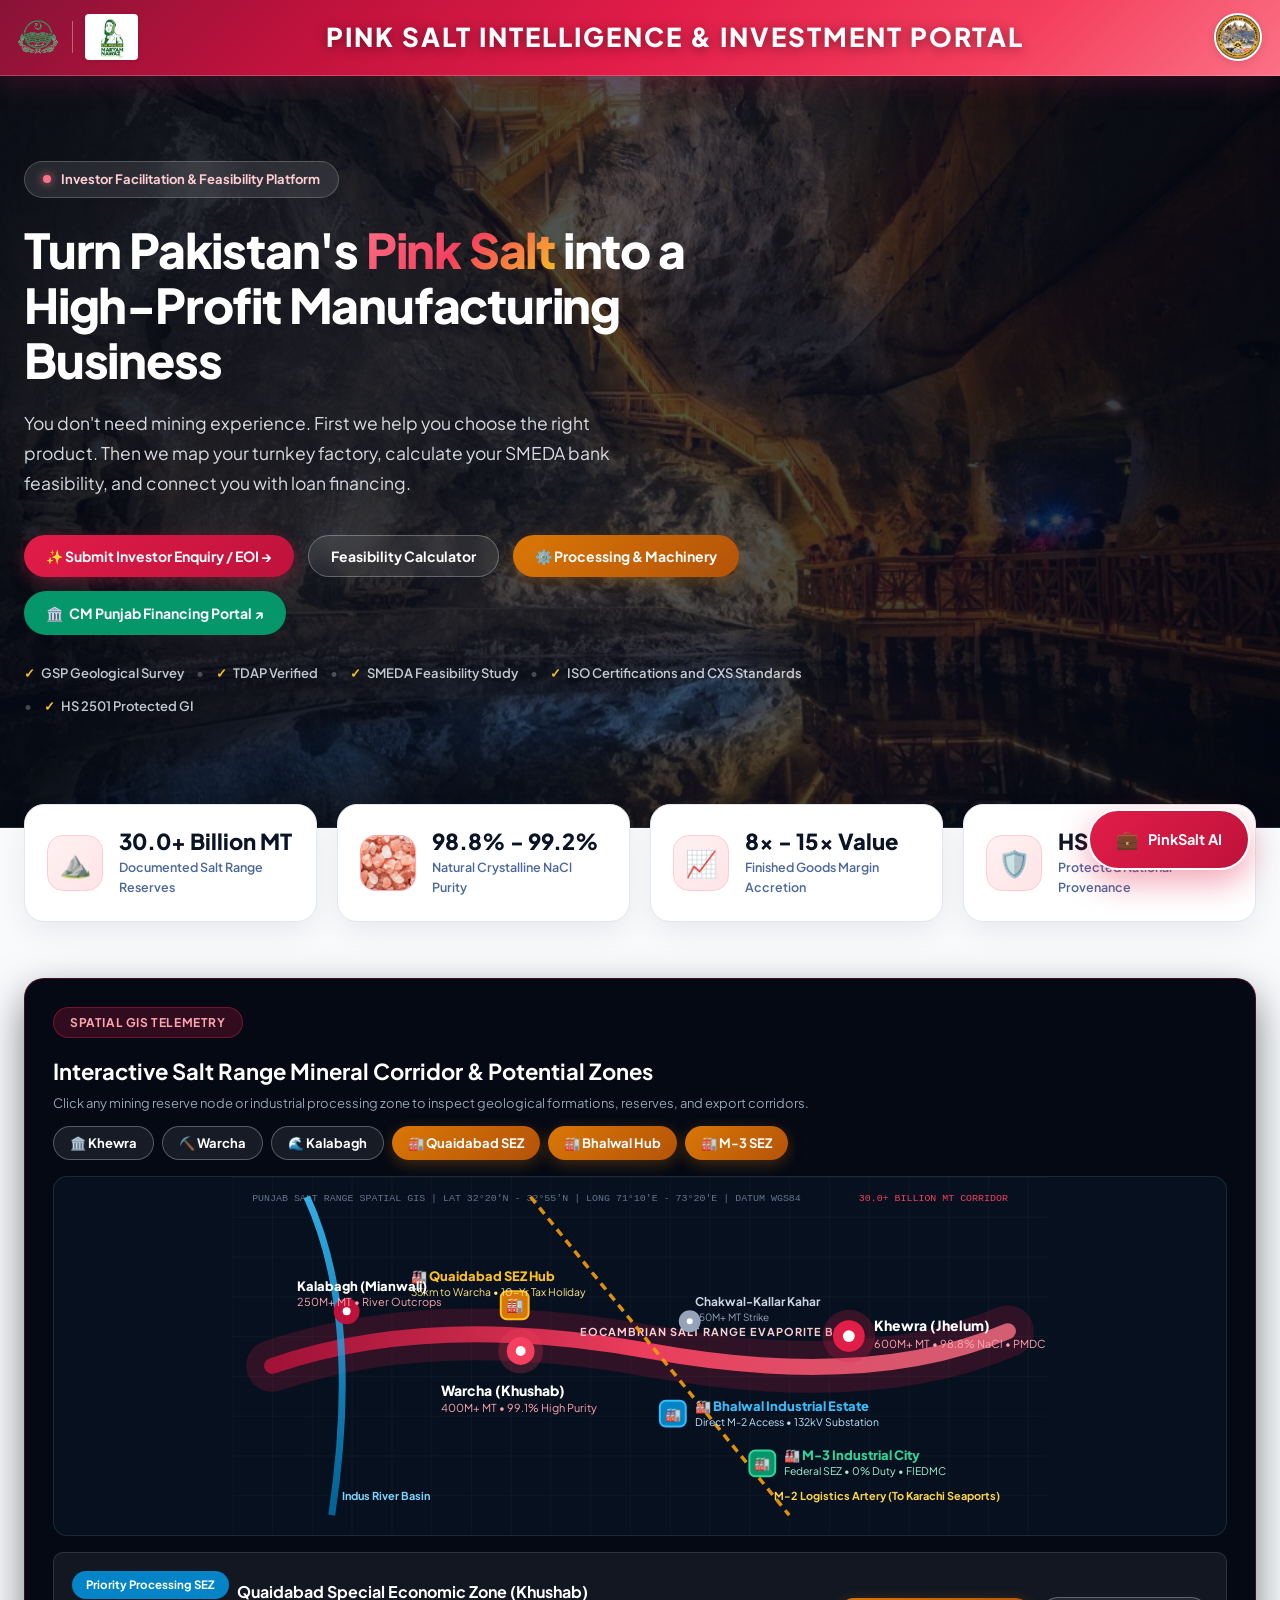
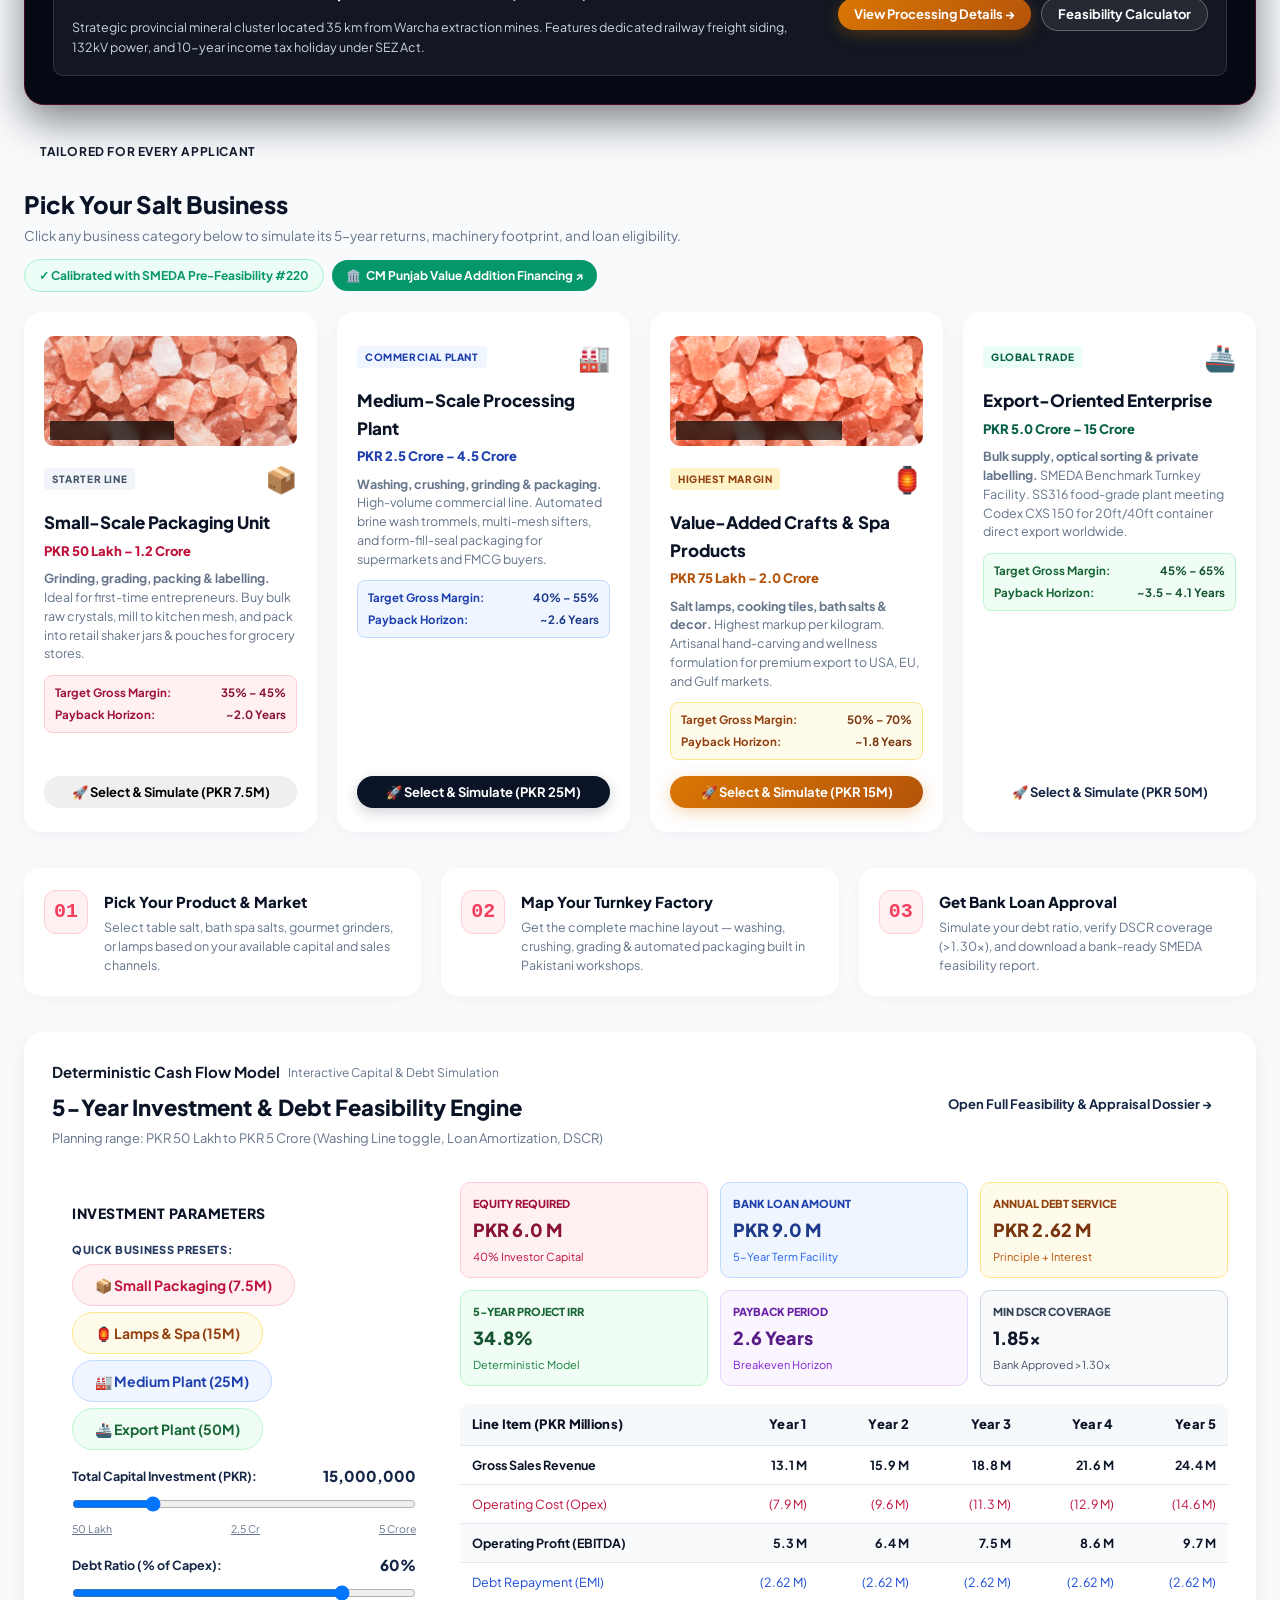
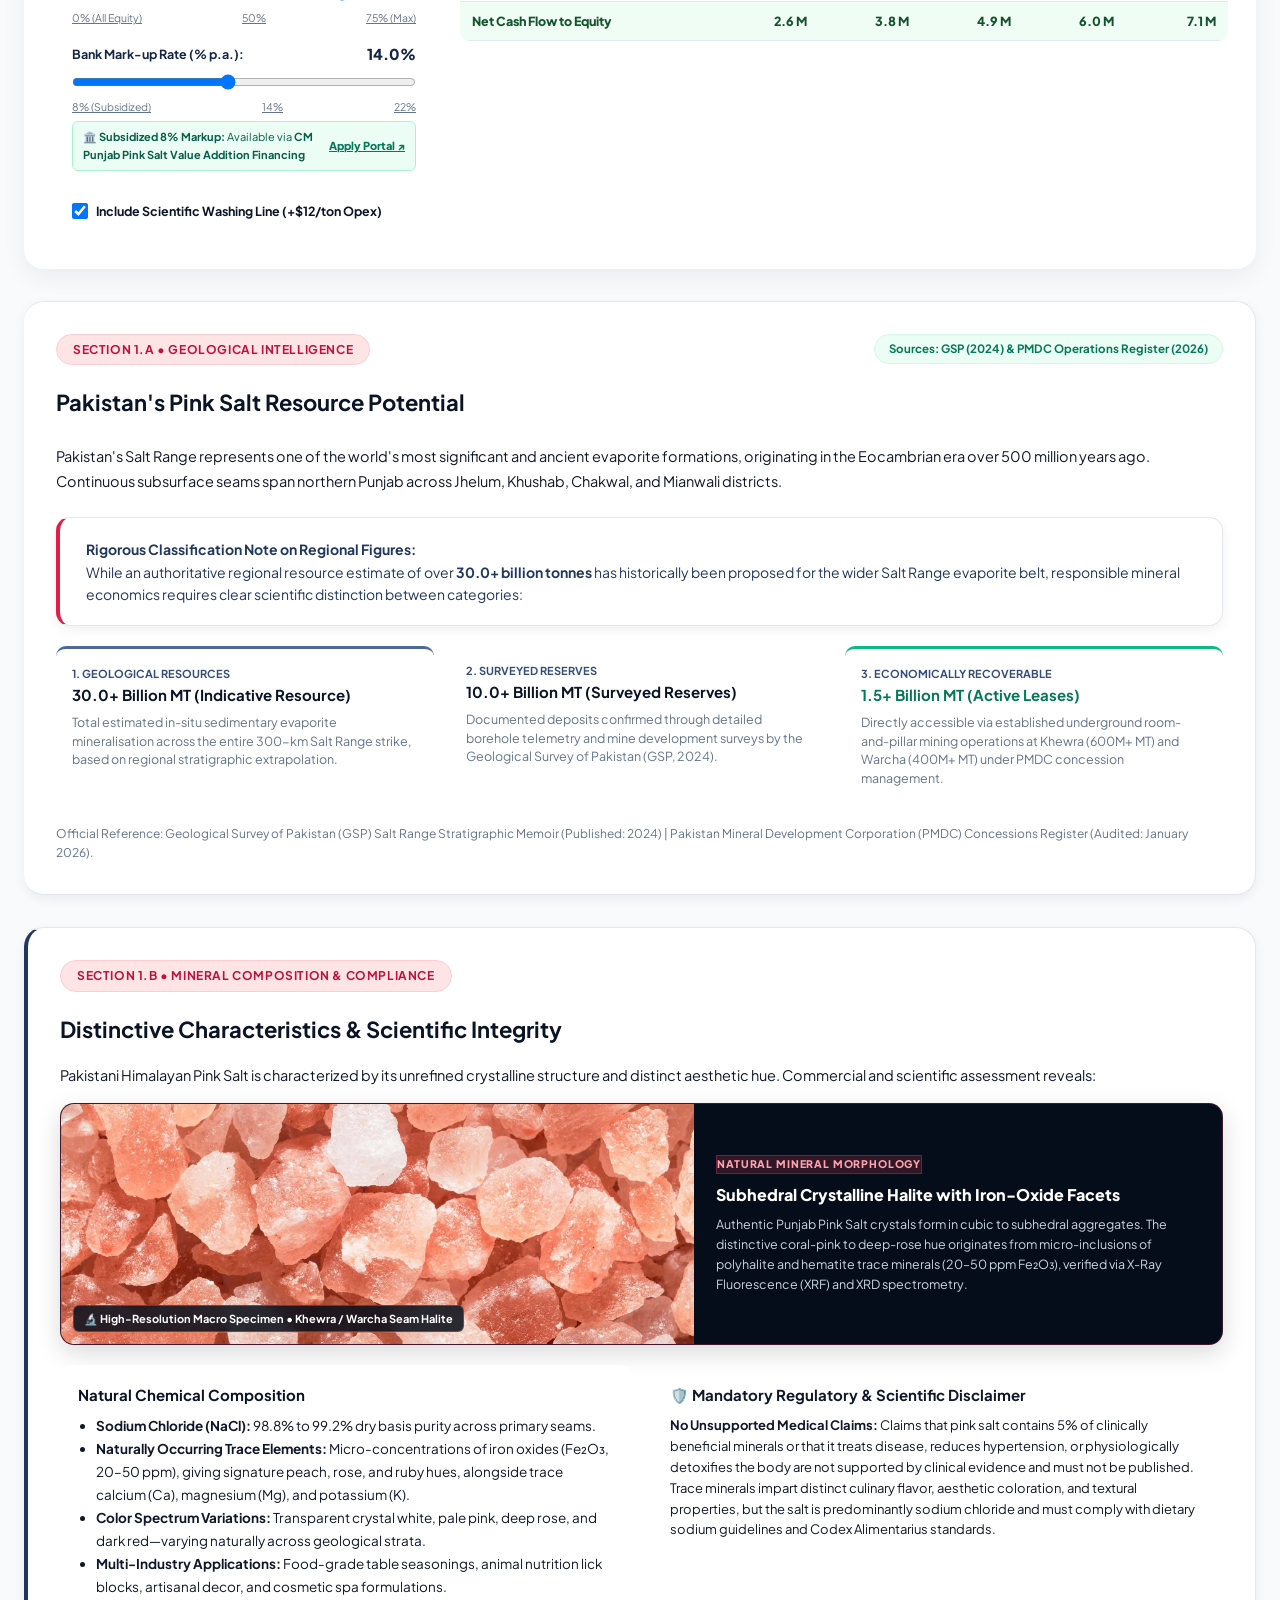
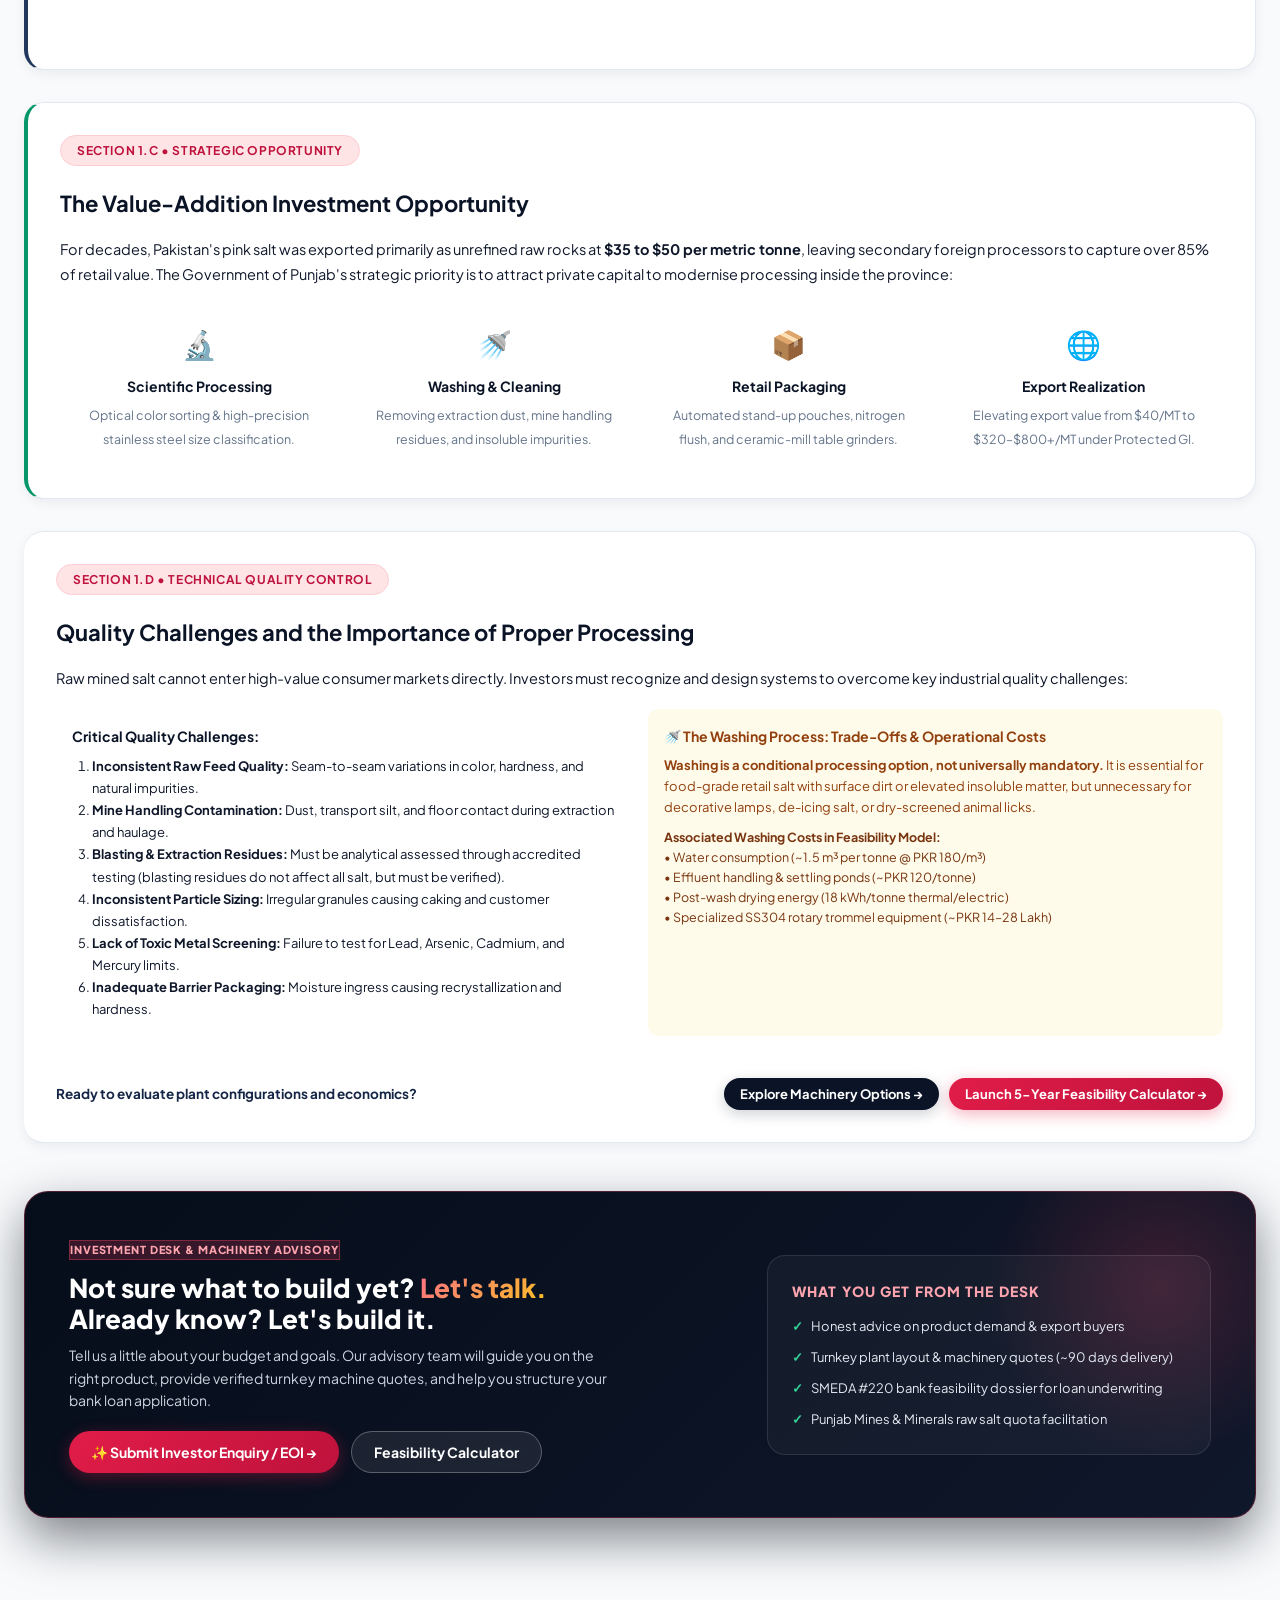
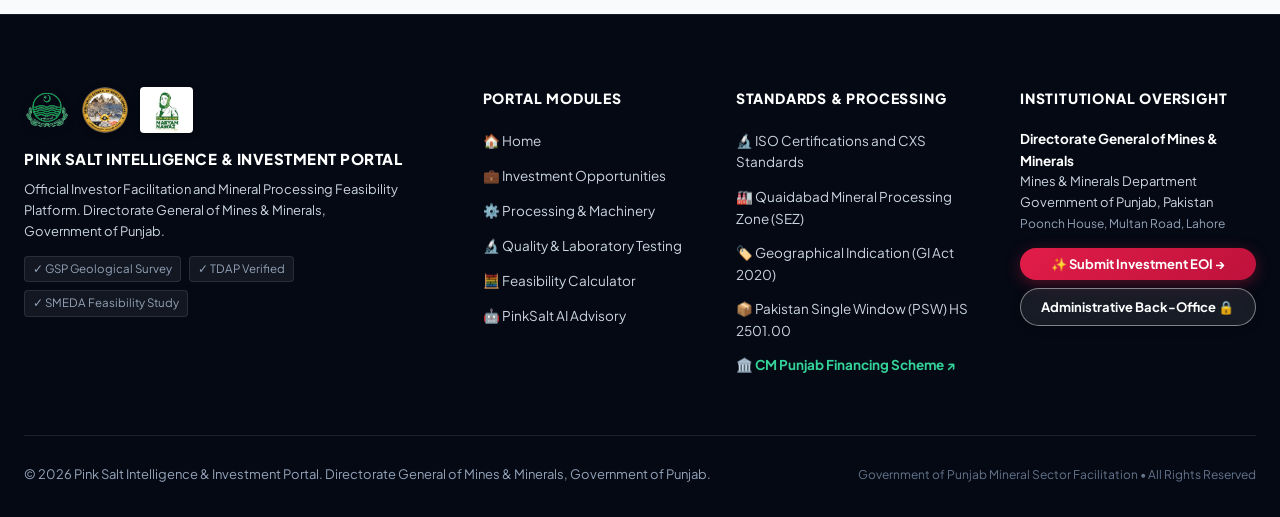
==== static/index.html @ 4396e6e2 "fix(ui): suppress toast on reload, ensure 'Successfully Calculated' on calculator card/icon clicks, " ====
<!DOCTYPE html>
<html lang="en">
<head>
  <meta charset="UTF-8">
  <meta name="viewport" content="width=device-width, initial-scale=1.0">
  <title>Pink Salt Intelligence & Investment Portal | Government of Punjab</title>
  <meta name="description" content="Investor Facilitation and Pink Salt Processing Feasibility Platform. Directorate General of Mines & Minerals, Government of Punjab.">
  <!-- Pink Salt Crystalline Favicons -->
  <link rel="icon" type="image/x-icon" href="favicon.ico">
  <link rel="icon" type="image/png" sizes="32x32" href="images/favicon-32x32.png">
  <link rel="icon" type="image/png" sizes="64x64" href="images/pink-salt-favicon.png">
  <link rel="apple-touch-icon" sizes="180x180" href="images/apple-touch-icon.png">
  <link rel="stylesheet" href="css/portal.css?v=20261105.10">
</head>
<body>

  <!-- Header & Clean Navigation -->
  <header class="site-header">
    <div class="container header-wrapper">
      <div class="brand-logo" onclick="switchView('home')" title="Government of Punjab">
        <img src="images/govt-of-punjab-logo.png" alt="Government of Punjab" class="logo-img gov-crest-logo" title="Government of Punjab">
        <div class="brand-divider"></div>
        <a href="https://pinksalt.punjab.gov.pk/landing" target="_blank" rel="noopener noreferrer" title="CM Punjab Pink Salt Value Addition Financing Scheme (Bank of Punjab / PITB)" onclick="event.stopPropagation()" style="display:flex; align-items:center;"><img src="images/cm-punjab-logo.jpg" alt="Chief Minister Punjab Maryam Nawaz • CM Punjab Pink Salt Value Addition Financing" class="logo-img cm-badge-logo" title="CM Punjab Pink Salt Value Addition Financing (Click to open official portal)"></a>
      </div>

      <div class="header-portal-title" onclick="switchView('home')" title="Pakistan Pink Salt Intelligence &amp; Investment Portal">
        <span>PINK SALT INTELLIGENCE &amp; INVESTMENT PORTAL</span>
      </div>

      <div class="header-actions">
        <div class="dg-admin-trigger" onclick="switchView('admin')" title="Directorate General of Mines &amp; Minerals • Administrative Access">
          <img src="images/dg-mines-minerals-logo.png" alt="Directorate General of Mines &amp; Minerals Punjab" class="logo-img dg-mines-logo">
        </div>
        <button class="mobile-menu-toggle" id="mobile-toggle" aria-label="Toggle navigation menu" onclick="toggleMobileNav()">
          <span></span>
          <span></span>
          <span></span>
        </button>
      </div>
    </div>

    <!-- Quick Navigation Tabs (Revealed on Cursor Hover Over Header) -->
    <div class="header-hover-shelf" id="header-hover-shelf">
      <div class="container hover-shelf-container">
        <a class="header-hover-tab" onclick="switchView('opportunities')">💼 Investment Opportunities</a>
        <a class="header-hover-tab" onclick="switchView('processing-options')">⚙️ Processing &amp; Machinery</a>
        <a class="header-hover-tab" onclick="switchView('calculator')">🧮 Feasibility Calculator</a>
        <a class="header-hover-tab" onclick="switchView('enquiry')">✨ Investor Enquiry</a>
      </div>
    </div>

    <!-- Mobile Drawer Menu -->
    <div class="mobile-nav-drawer" id="mobile-drawer">
      <a class="nav-link active" data-view="home" onclick="switchView('home'); toggleMobileNav()">🏠 Home</a>
      <a class="nav-link" data-view="opportunities" onclick="switchView('opportunities'); toggleMobileNav()">💼 Investment Opportunities</a>
      <a class="nav-link" data-view="processing-options" onclick="switchView('processing-options'); toggleMobileNav()">⚙️ Processing &amp; Machinery</a>
      <a class="nav-link" data-view="quality-testing" onclick="switchView('quality-testing'); toggleMobileNav()">🔬 Quality &amp; Laboratory Testing</a>
      <a class="nav-link" data-view="calculator" onclick="switchView('calculator'); toggleMobileNav()">🧮 Feasibility Calculator</a>
      <a class="nav-link" data-view="enquiry" onclick="switchView('enquiry'); toggleMobileNav()">✨ Investor Enquiry / EOI</a>
      <button class="btn btn-outline" style="width:100%; margin-top:12px;" onclick="switchView('admin'); toggleMobileNav()">Administrative Back-Office 🔒</button>
    </div>
  </header>

  <!-- Main Views Container -->
  <main style="flex-grow:1;">

    <!-- ============================================================ -->
    <!-- VIEW 1: INTRODUCTION -->
    <!-- ============================================================ -->
    <section id="view-home" class="page-view">
      <!-- Hero Section with Pink Salt Mine Subterranean Panorama Background (50% Transparency) -->
      <div class="hero" style="position:relative; background-color:#060d1a;">
        <div class="hero-bg-layer" style="position:absolute; inset:0; background:url('images/khewra-salt-mine-hero.jpg') center right/cover no-repeat; opacity:0.50; pointer-events:none; z-index:1;"></div>
        <div class="hero-tint-layer" style="position:absolute; inset:0; background:linear-gradient(90deg, rgba(4, 9, 20, 0.65) 0%, rgba(10, 20, 38, 0.35) 50%, rgba(4, 9, 20, 0.50) 100%); pointer-events:none; z-index:2;"></div>
        <div class="container hero-grid" style="position:relative; z-index:3;">
          <div class="hero-content">
            <div class="hero-badge-pill">
              <span class="hero-badge-dot"></span>
              <span>Investor Facilitation &amp; Feasibility Platform</span>
            </div>
            <h2>Turn Pakistan's <span class="highlight">Pink Salt</span> into a High-Profit Manufacturing Business</h2>
            <p class="lead">
              You don't need mining experience. First we help you choose the right product. Then we map your turnkey factory, calculate your SMEDA bank feasibility, and connect you with loan financing.
            </p>
            <div class="hero-cta-group">
              <button class="btn btn-primary" onclick="switchView('enquiry')">✨ Submit Investor Enquiry / EOI →</button>
              <button class="btn btn-outline-light" onclick="switchView('calculator')">Feasibility Calculator</button>
              <button class="btn btn-gold" onclick="switchView('processing-options')">⚙️ Processing &amp; Machinery</button>
              <a href="https://pinksalt.punjab.gov.pk/landing" target="_blank" rel="noopener noreferrer" class="btn" style="background:#059669; color:#ffffff; font-weight:700; border:none; display:inline-flex; align-items:center; gap:6px;">
                <span>🏛️</span> CM Punjab Financing Portal ↗
              </a>
            </div>
            <div class="hero-trust-proof">
              <span><i class="proof-icon">✓</i> GSP Geological Survey</span>
              <span class="proof-sep">•</span>
              <span><i class="proof-icon">✓</i> TDAP Verified</span>
              <span class="proof-sep">•</span>
              <span><i class="proof-icon">✓</i> SMEDA Feasibility Study</span>
              <span class="proof-sep">•</span>
              <span><i class="proof-icon">✓</i> ISO Certifications and CXS Standards</span>
              <span class="proof-sep">•</span>
              <span><i class="proof-icon">✓</i> HS 2501 Protected GI</span>
            </div>
          </div>
        </div>
      </div>

      <div class="container" style="padding-top:20px; padding-bottom:64px;">


        <!-- Quick Metrics Highlights -->
        <div class="quick-metrics-row">
          <div class="metric-pill-card">
            <div class="metric-icon-circle">⛰️</div>
            <div class="metric-text">
              <strong>30.0+ Billion MT</strong>
              <span>Documented Salt Range Reserves</span>
            </div>
          </div>
          <div class="metric-pill-card">
            <div class="metric-icon-circle" style="padding:0; overflow:hidden; border:1.5px solid rgba(244,63,94,0.4);">
              <img src="images/pink-salt-badge.png" alt="Crystalline Halite Purity" style="width:100%; height:100%; object-fit:cover;">
            </div>
            <div class="metric-text">
              <strong>98.8% - 99.2%</strong>
              <span>Natural Crystalline NaCl Purity</span>
            </div>
          </div>
          <div class="metric-pill-card">
            <div class="metric-icon-circle">📈</div>
            <div class="metric-text">
              <strong>8x - 15x Value</strong>
              <span>Finished Goods Margin Accretion</span>
            </div>
          </div>
          <div class="metric-pill-card">
            <div class="metric-icon-circle">🛡️</div>
            <div class="metric-text">
              <strong>HS 2501 GI</strong>
              <span>Protected National Provenance</span>
            </div>
          </div>
        </div>

        <!-- ======================================================== -->
        <!-- SPATIAL GIS TELEMETRY: SALT RANGE CORRIDOR & POTENTIAL ZONES -->
        <!-- ======================================================== -->
        <div class="card" style="margin:28px 0 32px 0; padding:28px; background:#040914; border:1px solid rgba(225,29,72,0.3); color:#ffffff; box-shadow:0 16px 40px rgba(4,9,20,0.5);">
          <div style="display:flex; justify-content:space-between; align-items:center; flex-wrap:wrap; gap:12px; margin-bottom:16px;">
            <div>
              <span class="section-badge" style="background:rgba(225,29,72,0.2); color:#fda4af; border-color:rgba(225,29,72,0.4);">Spatial GIS Telemetry</span>
              <h3 style="font-size:22px; color:#ffffff; margin:4px 0;">Interactive Salt Range Mineral Corridor &amp; Potential Zones</h3>
              <p style="font-size:13px; color:#94a3b8; margin:0;">Click any mining reserve node or industrial processing zone to inspect geological formations, reserves, and export corridors.</p>
            </div>
            <div style="display:flex; gap:8px; flex-wrap:wrap;">
              <button class="btn btn-sm btn-outline-light" onclick="selectGisZone('khewra')">🏛️ Khewra</button>
              <button class="btn btn-sm btn-outline-light" onclick="selectGisZone('warcha')">⛏️ Warcha</button>
              <button class="btn btn-sm btn-outline-light" onclick="selectGisZone('kalabagh')">🌊 Kalabagh</button>
              <button class="btn btn-sm btn-gold" onclick="selectGisZone('quaidabad')">🏭 Quaidabad SEZ</button>
              <button class="btn btn-sm btn-gold" onclick="selectGisZone('bhalwal')">🏭 Bhalwal Hub</button>
              <button class="btn btn-sm btn-gold" onclick="selectGisZone('m3')">🏭 M-3 SEZ</button>
            </div>
          </div>
          
          <div style="position:relative; width:100%; height:360px; background:#07101e; border-radius:var(--radius-md); overflow:hidden; border:1px solid rgba(255,255,255,0.1);">
            <svg viewBox="0 0 820 360" style="width:100%; height:100%;">
              <defs>
                <linearGradient id="escarpmentGrad" x1="0%" y1="0%" x2="100%" y2="0%">
                  <stop offset="0%" stop-color="#be123c" stop-opacity="0.8"/>
                  <stop offset="50%" stop-color="#f43f5e" stop-opacity="0.95"/>
                  <stop offset="100%" stop-color="#fb7185" stop-opacity="0.8"/>
                </linearGradient>
                <linearGradient id="riverGrad" x1="0%" y1="0%" x2="0%" y2="100%">
                  <stop offset="0%" stop-color="#38bdf8" stop-opacity="0.9"/>
                  <stop offset="100%" stop-color="#0284c7" stop-opacity="0.7"/>
                </linearGradient>
                <pattern id="gridPattern" width="40" height="40" patternUnits="userSpaceOnUse">
                  <path d="M 40 0 L 0 0 0 40" fill="none" stroke="rgba(255,255,255,0.05)" stroke-width="1"/>
                </pattern>
              </defs>
              
              <!-- Tactical Coordinate Grid & Telemetry -->
              <rect width="820" height="360" fill="url(#gridPattern)" />
              <text x="20" y="24" font-size="10" fill="#64748b" font-family="monospace">PUNJAB SALT RANGE SPATIAL GIS | LAT 32°20'N - 32°55'N | LONG 71°10'E - 73°20'E | DATUM WGS84</text>
              <text x="630" y="24" font-size="10" fill="#f43f5e" font-family="monospace">30.0+ BILLION MT CORRIDOR</text>

              <!-- Elevation Escarpment Belt (Salt Range Strike) -->
              <path d="M 40,190 Q 200,135 420,175 T 780,155" fill="none" stroke="rgba(225,29,72,0.18)" stroke-width="52" stroke-linecap="round" />
              <path d="M 40,190 Q 200,135 420,175 T 780,155" fill="none" stroke="url(#escarpmentGrad)" stroke-width="16" stroke-linecap="round" />
              <text x="350" y="160" font-size="11" fill="#fecdd3" font-weight="700" letter-spacing="1">EOCAMBRIAN SALT RANGE EVAPORITE BELT</text>
              
              <!-- M-2 Motorway Logistic Artery -->
              <line x1="300" y1="20" x2="560" y2="340" stroke="#f59e0b" stroke-width="3.5" stroke-dasharray="8,6" opacity="0.9" />
              <text x="545" y="325" font-size="11" fill="#fcd34d" font-weight="bold">M-2 Logistics Artery (To Karachi Seaports)</text>

              <!-- Indus River Basin System -->
              <path d="M 75,20 Q 130,140 100,340" fill="none" stroke="url(#riverGrad)" stroke-width="7" />
              <text x="110" y="325" font-size="11" fill="#7dd3fc" font-weight="bold">Indus River Basin</text>

              <!-- Khewra Mega Deposit Node -->
              <g style="cursor:pointer;" onclick="selectGisZone('khewra')">
                <circle cx="620" cy="160" r="30" fill="rgba(225,29,72,0.22)">
                  <animate attributeName="r" values="24;32;24" dur="3s" repeatCount="indefinite"/>
                </circle>
                <circle cx="620" cy="160" r="16" fill="#e11d48" />
                <circle cx="620" cy="160" r="6" fill="#ffffff" />
                <text x="645" y="155" font-size="14" font-weight="800" fill="#ffffff">Khewra (Jhelum)</text>
                <text x="645" y="172" font-size="11" fill="#fda4af">600M+ MT • 98.8% NaCl • PMDC</text>
              </g>

              <!-- Warcha Crystal Seams Node -->
              <g style="cursor:pointer;" onclick="selectGisZone('warcha')">
                <circle cx="290" cy="175" r="26" fill="rgba(244,63,94,0.22)">
                  <animate attributeName="r" values="20;28;20" dur="3s" repeatCount="indefinite"/>
                </circle>
                <circle cx="290" cy="175" r="14" fill="#f43f5e" />
                <circle cx="290" cy="175" r="5" fill="#ffffff" />
                <text x="210" y="220" font-size="14" font-weight="800" fill="#ffffff">Warcha (Khushab)</text>
                <text x="210" y="236" font-size="11" fill="#fda4af">400M+ MT • 99.1% High Purity</text>
              </g>

              <!-- Quaidabad Processing SEZ Node -->
              <g style="cursor:pointer;" onclick="selectGisZone('quaidabad')">
                <rect x="270" y="115" width="28" height="28" rx="6" fill="#d97706" stroke="#fbbf24" stroke-width="2" />
                <text x="284" y="134" font-size="14" text-anchor="middle" fill="#ffffff">🏭</text>
                <text x="180" y="105" font-size="13" font-weight="800" fill="#fbbf24">🏭 Quaidabad SEZ Hub</text>
                <text x="180" y="120" font-size="10.5" fill="#fde68a">35km to Warcha • 10-Yr Tax Holiday</text>
              </g>

              <!-- Bhalwal Industrial Estate Node -->
              <g style="cursor:pointer;" onclick="selectGisZone('bhalwal')">
                <rect x="430" y="225" width="26" height="26" rx="6" fill="#0284c7" stroke="#38bdf8" stroke-width="2" />
                <text x="443" y="243" font-size="13" text-anchor="middle" fill="#ffffff">🏭</text>
                <text x="465" y="235" font-size="13" font-weight="800" fill="#38bdf8">🏭 Bhalwal Industrial Estate</text>
                <text x="465" y="250" font-size="10.5" fill="#bae6fd">Direct M-2 Access • 132kV Substation</text>
              </g>

              <!-- M-3 Industrial City Node -->
              <g style="cursor:pointer;" onclick="selectGisZone('m3')">
                <rect x="520" y="275" width="26" height="26" rx="6" fill="#059669" stroke="#34d399" stroke-width="2" />
                <text x="533" y="293" font-size="13" text-anchor="middle" fill="#ffffff">🏭</text>
                <text x="555" y="285" font-size="13" font-weight="800" fill="#34d399">🏭 M-3 Industrial City</text>
                <text x="555" y="300" font-size="10.5" fill="#a7f3d0">Federal SEZ • 0% Duty • FIEDMC</text>
              </g>

              <!-- Kalabagh Deposits Node -->
              <g style="cursor:pointer;" onclick="selectGisZone('kalabagh')">
                <circle cx="115" cy="135" r="13" fill="#be123c" />
                <circle cx="115" cy="135" r="4" fill="#ffffff" />
                <text x="65" y="115" font-size="13" font-weight="800" fill="#ffffff">Kalabagh (Mianwali)</text>
                <text x="65" y="130" font-size="11" fill="#fda4af">250M+ MT • River Outcrops</text>
              </g>

              <!-- Chakwal Node -->
              <g style="cursor:pointer;" onclick="selectGisZone('chakwal')">
                <circle cx="460" cy="145" r="11" fill="#94a3b8" />
                <circle cx="460" cy="145" r="3" fill="#ffffff" />
                <text x="465" y="130" font-size="12" font-weight="700" fill="#cbd5e1">Chakwal-Kallar Kahar</text>
                <text x="465" y="145" font-size="10" fill="#94a3b8">150M+ MT Strike</text>
              </g>
            </svg>
          </div>

          <!-- Active GIS Telemetry Readout Box -->
          <div id="gis-telemetry-readout" style="margin-top:16px; padding:18px; background:rgba(255,255,255,0.06); border:1px solid rgba(255,255,255,0.12); border-radius:var(--radius-sm); display:flex; justify-content:space-between; align-items:center; flex-wrap:wrap; gap:14px;">
            <div style="flex:1; min-width:280px;">
              <div style="display:flex; align-items:center; gap:8px; margin-bottom:4px;">
                <span class="opp-badge" style="background:#0284c7; color:#ffffff; font-weight:700;" id="gis-zone-badge">Priority Processing SEZ</span>
                <strong style="font-size:16px; color:#ffffff;" id="gis-zone-title">Quaidabad Special Economic Zone (Khushab)</strong>
              </div>
              <p style="font-size:12.5px; color:#cbd5e1; margin:0; line-height:1.6;" id="gis-zone-desc">
                Strategic provincial mineral cluster located 35 km from Warcha extraction mines. Features dedicated railway freight siding, 132kV power, and 10-year income tax holiday under SEZ Act.
              </p>
            </div>
            <div style="display:flex; gap:10px; align-items:center;">
              <button class="btn btn-gold btn-sm" id="gis-zone-cta" onclick="switchView('processing-options'); selectProcessingSite('quaidabad')">View Processing Details →</button>
              <button class="btn btn-outline-light btn-sm" onclick="switchView('calculator')">Feasibility Calculator</button>
            </div>
          </div>
        </div>

        <!-- ======================================================== -->
        <!-- 4 APPLICANT BUSINESS CATEGORIES (INTERACTIVE TILES) -->
        <!-- ======================================================== -->
        <div id="business-categories-section" style="margin-bottom:36px;">
          <div style="display:flex; justify-content:space-between; align-items:flex-end; flex-wrap:wrap; gap:12px; margin-bottom:20px;">
            <div>
              <span class="section-badge" style="background:var(--rose-50); color:var(--rose-800); border:1px solid var(--rose-200);">Tailored For Every Applicant</span>
              <h3 style="font-size:24px; font-weight:800; color:var(--navy-900); margin:6px 0 2px 0;">
                Pick Your Salt Business
              </h3>
              <p style="font-size:13.5px; color:var(--text-muted); margin:0;">
                Click any business category below to simulate its 5-year returns, machinery footprint, and loan eligibility.
              </p>
            </div>
            <div style="display:flex; align-items:center; gap:8px; flex-wrap:wrap;">
              <span style="font-size:12px; font-weight:700; color:#059669; background:#ecfdf5; border:1px solid #a7f3d0; padding:6px 14px; border-radius:9999px;">
                ✓ Calibrated with SMEDA Pre-Feasibility #220
              </span>
              <a href="https://pinksalt.punjab.gov.pk/landing" target="_blank" rel="noopener noreferrer" style="font-size:12px; font-weight:700; color:#ffffff; background:#059669; border:none; padding:6px 14px; border-radius:9999px; text-decoration:none; display:inline-flex; align-items:center; gap:5px;">
                <span>🏛️</span> CM Punjab Value Addition Financing ↗
              </a>
            </div>
          </div>

          <div class="epk-category-grid">
            <!-- 1. Small-scale packaging unit -->
            <div class="epk-category-tile" id="tile-cat-small-packaging">
              <div>
                <div style="height:110px; border-radius:10px; overflow:hidden; margin-bottom:12px; position:relative;">
                  <img src="images/pink-salt-crystals.jpg" alt="Natural Pink Salt Crystals" style="width:100%; height:100%; object-fit:cover;">
                  <span style="position:absolute; bottom:6px; left:6px; background:rgba(0,0,0,0.7); backdrop-filter:blur(4px); color:#fda4af; font-size:9.5px; font-weight:800; padding:2px 7px; border-radius:4px; letter-spacing:0.06em;">RAW MATERIAL FEED</span>
                </div>
                <div style="display:flex; justify-content:space-between; align-items:center; margin-bottom:10px;">
                  <span style="font-size:10px; font-weight:800; letter-spacing:0.06em; text-transform:uppercase; background:#f1f5f9; color:#475569; padding:3px 8px; border-radius:4px;">Starter Line</span>
                  <span style="font-size:26px;">📦</span>
                </div>
                <h4 style="font-size:17px; font-weight:800; color:var(--navy-900); margin:0 0 4px 0;">
                  Small-Scale Packaging Unit
                </h4>
                <div style="font-size:13px; font-weight:800; color:#be123c; margin-bottom:8px;">
                  PKR 50 Lakh – 1.2 Crore
                </div>
                <p style="font-size:12.5px; color:var(--text-muted); line-height:1.5; margin-bottom:12px;">
                  <strong>Grinding, grading, packing &amp; labelling.</strong> Ideal for first-time entrepreneurs. Buy bulk raw crystals, mill to kitchen mesh, and pack into retail shaker jars &amp; pouches for grocery stores.
                </p>
                <div style="background:#fff1f2; border:1px solid #fecdd3; border-radius:8px; padding:8px 10px; font-size:11.5px; margin-bottom:16px;">
                  <div style="display:flex; justify-content:space-between; margin-bottom:3px;">
                    <span style="color:#9f1239; font-weight:700;">Target Gross Margin:</span>
                    <strong style="color:#881337;">35% – 45%</strong>
                  </div>
                  <div style="display:flex; justify-content:space-between;">
                    <span style="color:#9f1239; font-weight:700;">Payback Horizon:</span>
                    <strong style="color:#881337;">~2.0 Years</strong>
                  </div>
                </div>
              </div>
              <button class="btn btn-rose btn-sm" onclick="selectCategoryAndSimulate('small_packaging', 7500000)" style="width:100%; justify-content:center;">
                🚀 Select &amp; Simulate (PKR 7.5M)
              </button>
            </div>

            <!-- 2. Medium-scale manufacturing unit -->
            <div class="epk-category-tile" id="tile-cat-medium-manufacturing">
              <div>
                <div style="display:flex; justify-content:space-between; align-items:center; margin-bottom:10px;">
                  <span style="font-size:10px; font-weight:800; letter-spacing:0.06em; text-transform:uppercase; background:#eff6ff; color:#1e40af; padding:3px 8px; border-radius:4px;">Commercial Plant</span>
                  <span style="font-size:26px;">🏭</span>
                </div>
                <h4 style="font-size:17px; font-weight:800; color:var(--navy-900); margin:0 0 4px 0;">
                  Medium-Scale Processing Plant
                </h4>
                <div style="font-size:13px; font-weight:800; color:#1e40af; margin-bottom:8px;">
                  PKR 2.5 Crore – 4.5 Crore
                </div>
                <p style="font-size:12.5px; color:var(--text-muted); line-height:1.5; margin-bottom:12px;">
                  <strong>Washing, crushing, grinding &amp; packaging.</strong> High-volume commercial line. Automated brine wash trommels, multi-mesh sifters, and form-fill-seal packaging for supermarkets and FMCG buyers.
                </p>
                <div style="background:#eff6ff; border:1px solid #bfdbfe; border-radius:8px; padding:8px 10px; font-size:11.5px; margin-bottom:16px;">
                  <div style="display:flex; justify-content:space-between; margin-bottom:3px;">
                    <span style="color:#1e40af; font-weight:700;">Target Gross Margin:</span>
                    <strong style="color:#1e3a8a;">40% – 55%</strong>
                  </div>
                  <div style="display:flex; justify-content:space-between;">
                    <span style="color:#1e40af; font-weight:700;">Payback Horizon:</span>
                    <strong style="color:#1e3a8a;">~2.6 Years</strong>
                  </div>
                </div>
              </div>
              <button class="btn btn-navy btn-sm" onclick="selectCategoryAndSimulate('medium_manufacturing', 25000000)" style="width:100%; justify-content:center;">
                🚀 Select &amp; Simulate (PKR 25M)
              </button>
            </div>

            <!-- 3. Value-added product manufacturing -->
            <div class="epk-category-tile" id="tile-cat-value-added">
              <div>
                <div style="height:110px; border-radius:10px; overflow:hidden; margin-bottom:12px; position:relative;">
                  <img src="images/pink-salt-crystals.jpg" alt="Natural Pink Salt Crystals" style="width:100%; height:100%; object-fit:cover; filter:contrast(1.08) saturate(1.15);">
                  <span style="position:absolute; bottom:6px; left:6px; background:rgba(0,0,0,0.7); backdrop-filter:blur(4px); color:#fda4af; font-size:9.5px; font-weight:800; padding:2px 7px; border-radius:4px; letter-spacing:0.06em;">HIGH-VALUE MINERAL INPUT</span>
                </div>
                <div style="display:flex; justify-content:space-between; align-items:center; margin-bottom:10px;">
                  <span style="font-size:10px; font-weight:800; letter-spacing:0.06em; text-transform:uppercase; background:#fef3c7; color:#92400e; padding:3px 8px; border-radius:4px;">Highest Margin</span>
                  <span style="font-size:26px;">🏮</span>
                </div>
                <h4 style="font-size:17px; font-weight:800; color:var(--navy-900); margin:0 0 4px 0;">
                  Value-Added Crafts &amp; Spa Products
                </h4>
                <div style="font-size:13px; font-weight:800; color:#b45309; margin-bottom:8px;">
                  PKR 75 Lakh – 2.0 Crore
                </div>
                <p style="font-size:12.5px; color:var(--text-muted); line-height:1.5; margin-bottom:12px;">
                  <strong>Salt lamps, cooking tiles, bath salts &amp; decor.</strong> Highest markup per kilogram. Artisanal hand-carving and wellness formulation for premium export to USA, EU, and Gulf markets.
                </p>
                <div style="background:#fffbeb; border:1px solid #fde68a; border-radius:8px; padding:8px 10px; font-size:11.5px; margin-bottom:16px;">
                  <div style="display:flex; justify-content:space-between; margin-bottom:3px;">
                    <span style="color:#92400e; font-weight:700;">Target Gross Margin:</span>
                    <strong style="color:#78350f;">50% – 70%</strong>
                  </div>
                  <div style="display:flex; justify-content:space-between;">
                    <span style="color:#92400e; font-weight:700;">Payback Horizon:</span>
                    <strong style="color:#78350f;">~1.8 Years</strong>
                  </div>
                </div>
              </div>
              <button class="btn btn-gold btn-sm" onclick="selectCategoryAndSimulate('value_added_products', 15000000)" style="width:100%; justify-content:center;">
                🚀 Select &amp; Simulate (PKR 15M)
              </button>
            </div>

            <!-- 4. Export-oriented business -->
            <div class="epk-category-tile" id="tile-cat-export-oriented">
              <div>
                <div style="display:flex; justify-content:space-between; align-items:center; margin-bottom:10px;">
                  <span style="font-size:10px; font-weight:800; letter-spacing:0.06em; text-transform:uppercase; background:#ecfdf5; color:#065f46; padding:3px 8px; border-radius:4px;">Global Trade</span>
                  <span style="font-size:26px;">🚢</span>
                </div>
                <h4 style="font-size:17px; font-weight:800; color:var(--navy-900); margin:0 0 4px 0;">
                  Export-Oriented Enterprise
                </h4>
                <div style="font-size:13px; font-weight:800; color:#065f46; margin-bottom:8px;">
                  PKR 5.0 Crore – 15 Crore
                </div>
                <p style="font-size:12.5px; color:var(--text-muted); line-height:1.5; margin-bottom:12px;">
                  <strong>Bulk supply, optical sorting &amp; private labelling.</strong> SMEDA Benchmark Turnkey Facility. SS316 food-grade plant meeting Codex CXS 150 for 20ft/40ft container direct export worldwide.
                </p>
                <div style="background:#f0fdf4; border:1px solid #bbf7d0; border-radius:8px; padding:8px 10px; font-size:11.5px; margin-bottom:16px;">
                  <div style="display:flex; justify-content:space-between; margin-bottom:3px;">
                    <span style="color:#166534; font-weight:700;">Target Gross Margin:</span>
                    <strong style="color:#14532d;">45% – 65%</strong>
                  </div>
                  <div style="display:flex; justify-content:space-between;">
                    <span style="color:#166534; font-weight:700;">Payback Horizon:</span>
                    <strong style="color:#14532d;">~3.5 – 4.1 Years</strong>
                  </div>
                </div>
              </div>
              <button class="btn btn-outline btn-sm" onclick="selectCategoryAndSimulate('export_oriented', 50000000)" style="width:100%; justify-content:center;">
                🚀 Select &amp; Simulate (PKR 50M)
              </button>
            </div>
          </div>
        </div>

        <!-- ======================================================== -->
        <!-- 3-STEP GUIDED ROADMAP -->
        <!-- ======================================================== -->
        <div style="margin-bottom:36px;">
          <div class="epk-roadmap-grid">
            <div class="epk-roadmap-step">
              <div class="epk-step-num">01</div>
              <div>
                <h4 style="font-size:15px; font-weight:800; color:var(--navy-900); margin:0 0 4px 0;">
                  Pick Your Product &amp; Market
                </h4>
                <p style="font-size:12.5px; color:var(--text-muted); margin:0; line-height:1.5;">
                  Select table salt, bath spa salts, gourmet grinders, or lamps based on your available capital and sales channels.
                </p>
              </div>
            </div>

            <div class="epk-roadmap-step">
              <div class="epk-step-num">02</div>
              <div>
                <h4 style="font-size:15px; font-weight:800; color:var(--navy-900); margin:0 0 4px 0;">
                  Map Your Turnkey Factory
                </h4>
                <p style="font-size:12.5px; color:var(--text-muted); margin:0; line-height:1.5;">
                  Get the complete machine layout — washing, crushing, grading &amp; automated packaging built in Pakistani workshops.
                </p>
              </div>
            </div>

            <div class="epk-roadmap-step">
              <div class="epk-step-num">03</div>
              <div>
                <h4 style="font-size:15px; font-weight:800; color:var(--navy-900); margin:0 0 4px 0;">
                  Get Bank Loan Approval
                </h4>
                <p style="font-size:12.5px; color:var(--text-muted); margin:0; line-height:1.5;">
                  Simulate your debt ratio, verify DSCR coverage (&gt;1.30x), and download a bank-ready SMEDA feasibility report.
                </p>
              </div>
            </div>
          </div>
        </div>

        <!-- ======================================================== -->
        <!-- 5-YEAR INVESTMENT & DEBT FEASIBILITY ENGINE (INTERACTIVE SHOWCASE) -->
        <!-- ======================================================== -->
        <div class="card" id="engine-card-showcase" style="margin-bottom:32px; padding:28px; border:1.5px solid var(--rose-200); background:#ffffff; box-shadow:0 8px 24px rgba(15,23,42,0.06);">
          <div style="display:flex; justify-content:space-between; align-items:center; flex-wrap:wrap; gap:12px; margin-bottom:20px; border-bottom:1px solid var(--border); padding-bottom:14px;">
            <div>
              <div style="display:flex; align-items:center; gap:8px;">
                <span class="badge" style="background:var(--rose-50); color:var(--rose-800); border:1px solid var(--rose-200); font-weight:700;">Deterministic Cash Flow Model</span>
                <span style="font-size:12px; color:var(--text-muted);">Interactive Capital &amp; Debt Simulation</span>
              </div>
              <h3 style="font-size:22px; font-weight:800; color:var(--navy-900); margin:6px 0 2px 0;">
                5-Year Investment &amp; Debt Feasibility Engine
              </h3>
              <p style="font-size:13px; color:var(--text-muted); margin:0;">
                Planning range: PKR 50 Lakh to PKR 5 Crore (Washing Line toggle, Loan Amortization, DSCR)
              </p>
            </div>
            <button class="btn btn-outline btn-sm" onclick="switchView('calculator')">
              Open Full Feasibility &amp; Appraisal Dossier →
            </button>
          </div>

          <div style="display:grid; grid-template-columns:1fr 2fr; gap:24px;">
            <!-- Controls Column -->
            <div style="background:var(--bg-alt); padding:20px; border-radius:var(--radius-md); border:1px solid var(--border);">
              <h4 style="font-size:14px; font-weight:800; color:var(--navy-900); margin:0 0 16px 0; text-transform:uppercase; letter-spacing:0.5px;">
                Investment Parameters
              </h4>

              <!-- Quick Category Presets -->
              <div style="margin-bottom:14px;">
                <span style="font-size:11px; text-transform:uppercase; font-weight:800; color:var(--navy-700); display:block; margin-bottom:6px; letter-spacing:0.06em;">Quick Business Presets:</span>
                <div style="display:flex; flex-wrap:wrap; gap:6px;">
                  <button type="button" class="btn btn-xs" style="background:#fff1f2; color:#be123c; border:1px solid #fecdd3; font-weight:700;" onclick="selectCategoryAndSimulate('small_packaging', 7500000)">📦 Small Packaging (7.5M)</button>
                  <button type="button" class="btn btn-xs" style="background:#fffbeb; color:#92400e; border:1px solid #fde68a; font-weight:700;" onclick="selectCategoryAndSimulate('value_added_products', 15000000)">🏮 Lamps &amp; Spa (15M)</button>
                  <button type="button" class="btn btn-xs" style="background:#eff6ff; color:#1e40af; border:1px solid #bfdbfe; font-weight:700;" onclick="selectCategoryAndSimulate('medium_manufacturing', 25000000)">🏭 Medium Plant (25M)</button>
                  <button type="button" class="btn btn-xs" style="background:#f0fdf4; color:#166534; border:1px solid #bbf7d0; font-weight:700;" onclick="selectCategoryAndSimulate('export_oriented', 50000000)">🚢 Export Plant (50M)</button>
                </div>
              </div>

              <!-- Slider 1: Total Capital Investment -->
              <div style="margin-bottom:18px;">
                <div style="display:flex; justify-content:space-between; align-items:center; font-size:12.5px; font-weight:700; color:var(--navy-800); margin-bottom:6px;">
                  <span>Total Capital Investment (PKR):</span>
                  <span id="display-capex" style="color:var(--rose-700); font-size:15px; font-weight:900;">15,000,000</span>
                </div>
                <input type="range" id="input-capex" min="5000000" max="50000000" step="1000000" value="15000000" oninput="updateInteractiveFeasibilityEngine(true)" style="width:100%; accent-color:var(--rose-600); cursor:pointer;">
                <div style="display:flex; justify-content:space-between; font-size:10.5px; color:var(--text-muted); margin-top:4px;">
                  <button type="button" class="btn-link-preset" onclick="setEngineCapex(5000000)">50 Lakh</button>
                  <button type="button" class="btn-link-preset" onclick="setEngineCapex(25000000)">2.5 Cr</button>
                  <button type="button" class="btn-link-preset" onclick="setEngineCapex(50000000)">5 Crore</button>
                </div>
              </div>

              <!-- Slider 2: Debt Ratio -->
              <div style="margin-bottom:18px;">
                <div style="display:flex; justify-content:space-between; align-items:center; font-size:12.5px; font-weight:700; color:var(--navy-800); margin-bottom:6px;">
                  <span>Debt Ratio (% of Capex):</span>
                  <span id="display-debt-ratio" style="color:var(--rose-700); font-size:15px; font-weight:900;">60%</span>
                </div>
                <input type="range" id="input-debt-ratio" min="0" max="75" step="5" value="60" oninput="updateInteractiveFeasibilityEngine(true)" style="width:100%; accent-color:var(--rose-600); cursor:pointer;">
                <div style="display:flex; justify-content:space-between; font-size:10.5px; color:var(--text-muted); margin-top:4px;">
                  <button type="button" class="btn-link-preset" onclick="setEngineDebt(0)">0% (All Equity)</button>
                  <button type="button" class="btn-link-preset" onclick="setEngineDebt(50)">50%</button>
                  <button type="button" class="btn-link-preset" onclick="setEngineDebt(75)">75% (Max)</button>
                </div>
              </div>

              <!-- Slider 3: Bank Mark-up Rate -->
              <div style="margin-bottom:18px;">
                <div style="display:flex; justify-content:space-between; align-items:center; font-size:12.5px; font-weight:700; color:var(--navy-800); margin-bottom:6px;">
                  <span>Bank Mark-up Rate (% p.a.):</span>
                  <span id="display-interest" style="color:var(--rose-700); font-size:15px; font-weight:900;">14.0%</span>
                </div>
                <input type="range" id="input-interest" min="5" max="25" step="0.5" value="14.0" oninput="updateInteractiveFeasibilityEngine(true)" style="width:100%; accent-color:var(--rose-600); cursor:pointer;">
                <div style="display:flex; justify-content:space-between; font-size:10.5px; color:var(--text-muted); margin-top:4px;">
                  <button type="button" class="btn-link-preset" onclick="setEngineRate(8.0)">8% (Subsidized)</button>
                  <button type="button" class="btn-link-preset" onclick="setEngineRate(14.0)">14%</button>
                  <button type="button" class="btn-link-preset" onclick="setEngineRate(22.0)">22%</button>
                </div>
                <div style="margin-top:8px; background:#ecfdf5; border:1px solid #a7f3d0; border-radius:6px; padding:6px 10px; font-size:11px; color:#065f46; display:flex; align-items:center; justify-content:space-between; gap:6px;">
                  <span>🏛️ <strong>Subsidized 8% Markup:</strong> Available via <strong>CM Punjab Pink Salt Value Addition Financing</strong></span>
                  <a href="https://pinksalt.punjab.gov.pk/landing" target="_blank" rel="noopener noreferrer" style="color:#047857; font-weight:800; text-decoration:underline; white-space:nowrap;">Apply Portal ↗</a>
                </div>
              </div>

              <!-- Checkbox: Scientific Washing Line -->
              <div style="padding-top:12px; border-top:1px solid var(--border);">
                <label style="display:flex; align-items:center; gap:8px; font-size:12.5px; font-weight:700; color:var(--navy-900); cursor:pointer;">
                  <input type="checkbox" id="input-washing" checked onchange="updateInteractiveFeasibilityEngine(true)" style="accent-color:var(--rose-600); width:16px; height:16px;">
                  <span>Include Scientific Washing Line (+$12/ton Opex)</span>
                </label>
              </div>
            </div>

            <!-- KPI Cards & 5-Year Cash Flow Projections -->
            <div>
              <!-- 6 Metrics Cards Grid -->
              <div style="display:grid; grid-template-columns:repeat(3, 1fr); gap:12px; margin-bottom:18px;">
                <div style="background:#fff1f2; border:1px solid #fecdd3; padding:12px; border-radius:var(--radius-sm);">
                  <div style="font-size:11px; text-transform:uppercase; font-weight:800; color:#9f1239;">Equity Required</div>
                  <div id="kpi-engine-equity" style="font-size:18px; font-weight:900; color:#881337; margin:3px 0;">PKR 6.0 M</div>
                  <div id="kpi-engine-equity-sub" style="font-size:11px; color:#be123c;">40% Investor Capital</div>
                </div>
                <div style="background:#eff6ff; border:1px solid #bfdbfe; padding:12px; border-radius:var(--radius-sm);">
                  <div style="font-size:11px; text-transform:uppercase; font-weight:800; color:#1e40af;">Bank Loan Amount</div>
                  <div id="kpi-engine-loan" style="font-size:18px; font-weight:900; color:#1e3a8a; margin:3px 0;">PKR 9.0 M</div>
                  <div style="font-size:11px; color:#2563eb;">5-Year Term Facility</div>
                </div>
                <div style="background:#fffbeb; border:1px solid #fde68a; padding:12px; border-radius:var(--radius-sm);">
                  <div style="font-size:11px; text-transform:uppercase; font-weight:800; color:#92400e;">Annual Debt Service</div>
                  <div id="kpi-engine-emi" style="font-size:18px; font-weight:900; color:#78350f; margin:3px 0;">PKR 2.62 M</div>
                  <div style="font-size:11px; color:#b45309;">Principle + Interest</div>
                </div>
                <div style="background:#f0fdf4; border:1px solid #bbf7d0; padding:12px; border-radius:var(--radius-sm);">
                  <div style="font-size:11px; text-transform:uppercase; font-weight:800; color:#166534;">5-Year Project IRR</div>
                  <div id="kpi-engine-irr" style="font-size:18px; font-weight:900; color:#14532d; margin:3px 0;">34.8%</div>
                  <div style="font-size:11px; color:#15803d;">Deterministic Model</div>
                </div>
                <div style="background:#faf5ff; border:1px solid #e9d5ff; padding:12px; border-radius:var(--radius-sm);">
                  <div style="font-size:11px; text-transform:uppercase; font-weight:800; color:#6b21a8;">Payback Period</div>
                  <div id="kpi-engine-payback" style="font-size:18px; font-weight:900; color:#581c87; margin:3px 0;">2.6 Years</div>
                  <div style="font-size:11px; color:#7e22ce;">Breakeven Horizon</div>
                </div>
                <div style="background:#f8fafc; border:1px solid #cbd5e1; padding:12px; border-radius:var(--radius-sm);">
                  <div style="font-size:11px; text-transform:uppercase; font-weight:800; color:#334155;">Min DSCR Coverage</div>
                  <div id="kpi-engine-dscr" style="font-size:18px; font-weight:900; color:#0f172a; margin:3px 0;">1.85x</div>
                  <div style="font-size:11px; color:#475569;">Bank Approved &gt;1.30x</div>
                </div>
              </div>

              <!-- 5-Year Cash Flow Projection Table -->
              <div class="table-responsive" style="border:1px solid var(--border); border-radius:var(--radius-sm); overflow:hidden;">
                <table class="data-table" style="margin:0; font-size:12.5px;">
                  <thead>
                    <tr style="background:#f1f5f9;">
                      <th style="padding:10px 12px; text-align:left; color:var(--navy-900);">Line Item (PKR Millions)</th>
                      <th style="padding:10px 12px; text-align:right;">Year 1</th>
                      <th style="padding:10px 12px; text-align:right;">Year 2</th>
                      <th style="padding:10px 12px; text-align:right;">Year 3</th>
                      <th style="padding:10px 12px; text-align:right;">Year 4</th>
                      <th style="padding:10px 12px; text-align:right;">Year 5</th>
                    </tr>
                  </thead>
                  <tbody>
                    <tr>
                      <td style="padding:9px 12px; font-weight:700; color:var(--navy-900);">Gross Sales Revenue</td>
                      <td id="engine-row-rev-1" style="padding:9px 12px; text-align:right; font-weight:700;">13.1 M</td>
                      <td id="engine-row-rev-2" style="padding:9px 12px; text-align:right; font-weight:700;">15.9 M</td>
                      <td id="engine-row-rev-3" style="padding:9px 12px; text-align:right; font-weight:700;">18.8 M</td>
                      <td id="engine-row-rev-4" style="padding:9px 12px; text-align:right; font-weight:700;">21.6 M</td>
                      <td id="engine-row-rev-5" style="padding:9px 12px; text-align:right; font-weight:700;">24.4 M</td>
                    </tr>
                    <tr>
                      <td style="padding:9px 12px; color:#be123c;">Operating Cost (Opex)</td>
                      <td id="engine-row-opx-1" style="padding:9px 12px; text-align:right; color:#be123c;">(7.9 M)</td>
                      <td id="engine-row-opx-2" style="padding:9px 12px; text-align:right; color:#be123c;">(9.6 M)</td>
                      <td id="engine-row-opx-3" style="padding:9px 12px; text-align:right; color:#be123c;">(11.3 M)</td>
                      <td id="engine-row-opx-4" style="padding:9px 12px; text-align:right; color:#be123c;">(12.9 M)</td>
                      <td id="engine-row-opx-5" style="padding:9px 12px; text-align:right; color:#be123c;">(14.6 M)</td>
                    </tr>
                    <tr style="background:#f8fafc; font-weight:700;">
                      <td style="padding:9px 12px; color:var(--navy-900);">Operating Profit (EBITDA)</td>
                      <td id="engine-row-ebt-1" style="padding:9px 12px; text-align:right; color:var(--navy-900);">5.3 M</td>
                      <td id="engine-row-ebt-2" style="padding:9px 12px; text-align:right; color:var(--navy-900);">6.4 M</td>
                      <td id="engine-row-ebt-3" style="padding:9px 12px; text-align:right; color:var(--navy-900);">7.5 M</td>
                      <td id="engine-row-ebt-4" style="padding:9px 12px; text-align:right; color:var(--navy-900);">8.6 M</td>
                      <td id="engine-row-ebt-5" style="padding:9px 12px; text-align:right; color:var(--navy-900);">9.7 M</td>
                    </tr>
                    <tr>
                      <td style="padding:9px 12px; color:#1d4ed8;">Debt Repayment (EMI)</td>
                      <td id="engine-row-emi-1" style="padding:9px 12px; text-align:right; color:#1d4ed8;">(2.62 M)</td>
                      <td id="engine-row-emi-2" style="padding:9px 12px; text-align:right; color:#1d4ed8;">(2.62 M)</td>
                      <td id="engine-row-emi-3" style="padding:9px 12px; text-align:right; color:#1d4ed8;">(2.62 M)</td>
                      <td id="engine-row-emi-4" style="padding:9px 12px; text-align:right; color:#1d4ed8;">(2.62 M)</td>
                      <td id="engine-row-emi-5" style="padding:9px 12px; text-align:right; color:#1d4ed8;">(2.62 M)</td>
                    </tr>
                    <tr style="background:#f0fdf4; font-weight:800;">
                      <td style="padding:9px 12px; color:#14532d;">Net Cash Flow to Equity</td>
                      <td id="engine-row-net-1" style="padding:9px 12px; text-align:right; color:#14532d;">2.6 M</td>
                      <td id="engine-row-net-2" style="padding:9px 12px; text-align:right; color:#14532d;">3.8 M</td>
                      <td id="engine-row-net-3" style="padding:9px 12px; text-align:right; color:#14532d;">4.9 M</td>
                      <td id="engine-row-net-4" style="padding:9px 12px; text-align:right; color:#14532d;">6.0 M</td>
                      <td id="engine-row-net-5" style="padding:9px 12px; text-align:right; color:#14532d;">7.1 M</td>
                    </tr>
                  </tbody>
                </table>
              </div>
            </div>
          </div>
        </div>

        <!-- ======================================================== -->
        <!-- SUBSECTION A: RESOURCE POTENTIAL -->
        <!-- ======================================================== -->
        <div class="card" style="margin-bottom:32px; padding:32px; border-left:4px solid var(--rose-600);">
          <div style="display:flex; justify-content:space-between; align-items:flex-start; flex-wrap:wrap; gap:12px; margin-bottom:16px;">
            <div>
              <span class="section-badge">Section 1.A • Geological Intelligence</span>
              <h3 style="font-size:22px; color:var(--navy-900); margin:8px 0;">Pakistan's Pink Salt Resource Potential</h3>
            </div>
            <span class="opp-badge badge-verified">Sources: GSP (2024) &amp; PMDC Operations Register (2026)</span>
          </div>

          <p style="font-size:14.5px; line-height:1.7; color:var(--text-main); margin-bottom:18px;">
            Pakistan's Salt Range represents one of the world's most significant and ancient evaporite formations, originating in the Eocambrian era over 500 million years ago. Continuous subsurface seams span northern Punjab across Jhelum, Khushab, Chakwal, and Mianwali districts.
          </p>

          <div class="notice-card" style="margin-bottom:20px;">
            <strong>Rigorous Classification Note on Regional Figures:</strong><br>
            While an authoritative regional resource estimate of over <strong>30.0+ billion tonnes</strong> has historically been proposed for the wider Salt Range evaporite belt, responsible mineral economics requires clear scientific distinction between categories:
          </div>

          <div style="display:grid; grid-template-columns:repeat(3, 1fr); gap:16px; margin-bottom:20px;">
            <div style="background:var(--bg-alt); padding:16px; border-radius:var(--radius-sm); border-top:3px solid var(--navy-500);">
              <span style="font-size:11px; text-transform:uppercase; font-weight:700; color:var(--navy-600); display:block;">1. Geological Resources</span>
              <strong style="font-size:15px; color:var(--navy-900);">30.0+ Billion MT (Indicative Resource)</strong>
              <p style="font-size:12.5px; color:var(--text-muted); margin-top:6px; line-height:1.5;">Total estimated in-situ sedimentary evaporite mineralisation across the entire 300-km Salt Range strike, based on regional stratigraphic extrapolation.</p>
            </div>
            <div style="background:var(--bg-alt); padding:16px; border-radius:var(--radius-sm); border-top:3px solid var(--rose-500);">
              <span style="font-size:11px; text-transform:uppercase; font-weight:700; color:var(--navy-600); display:block;">2. Surveyed Reserves</span>
              <strong style="font-size:15px; color:var(--navy-900);">10.0+ Billion MT (Surveyed Reserves)</strong>
              <p style="font-size:12.5px; color:var(--text-muted); margin-top:6px; line-height:1.5;">Documented deposits confirmed through detailed borehole telemetry and mine development surveys by the Geological Survey of Pakistan (GSP, 2024).</p>
            </div>
            <div style="background:var(--bg-alt); padding:16px; border-radius:var(--radius-sm); border-top:3px solid var(--emerald-500);">
              <span style="font-size:11px; text-transform:uppercase; font-weight:700; color:var(--navy-600); display:block;">3. Economically Recoverable</span>
              <strong style="font-size:15px; color:var(--emerald-700);">1.5+ Billion MT (Active Leases)</strong>
              <p style="font-size:12.5px; color:var(--text-muted); margin-top:6px; line-height:1.5;">Directly accessible via established underground room-and-pillar mining operations at Khewra (600M+ MT) and Warcha (400M+ MT) under PMDC concession management.</p>
            </div>
          </div>
          <div style="font-size:12px; color:var(--text-muted);">
            Official Reference: Geological Survey of Pakistan (GSP) Salt Range Stratigraphic Memoir (Published: 2024) | Pakistan Mineral Development Corporation (PMDC) Concessions Register (Audited: January 2026).
          </div>
        </div>

        <!-- ======================================================== -->
        <!-- SUBSECTION B: DISTINCTIVE CHARACTERISTICS -->
        <!-- ======================================================== -->
        <div class="card" style="margin-bottom:32px; padding:32px; border-left:4px solid var(--navy-700);">
          <span class="section-badge">Section 1.B • Mineral Composition &amp; Compliance</span>
          <h3 style="font-size:22px; color:var(--navy-900); margin:8px 0 16px 0;">Distinctive Characteristics &amp; Scientific Integrity</h3>

          <p style="font-size:14.5px; line-height:1.7; color:var(--text-main); margin-bottom:16px;">
            Pakistani Himalayan Pink Salt is characterized by its unrefined crystalline structure and distinct aesthetic hue. Commercial and scientific assessment reveals:
          </p>

          <!-- Visual Macro Specimen Showcase Card -->
          <div style="margin-bottom:20px; border-radius:14px; overflow:hidden; border:1px solid rgba(244,63,94,0.25); background:#060d1a; box-shadow:0 8px 24px rgba(4,9,20,0.15); display:grid; grid-template-columns:1.2fr 1fr; gap:0;">
            <div style="position:relative; height:240px; overflow:hidden;">
              <img src="images/pink-salt-crystals.jpg" alt="Punjab Salt Range Macro Crystal Halite Specimen" style="width:100%; height:100%; object-fit:cover;">
              <span style="position:absolute; bottom:12px; left:12px; background:rgba(6,13,26,0.85); backdrop-filter:blur(6px); color:#ffffff; font-size:11px; font-weight:700; padding:4px 10px; border-radius:6px; border:1px solid rgba(255,255,255,0.2);">
                🔬 High-Resolution Macro Specimen • Khewra / Warcha Seam Halite
              </span>
            </div>
            <div style="padding:22px; display:flex; flex-direction:column; justify-content:center; color:#ffffff;">
              <span class="badge" style="background:rgba(244,63,94,0.18); color:#fda4af; border:1px solid rgba(244,63,94,0.3); font-size:10.5px; font-weight:800; letter-spacing:0.08em; margin-bottom:8px; align-self:flex-start;">
                NATURAL MINERAL MORPHOLOGY
              </span>
              <h4 style="font-size:16px; font-weight:800; color:#ffffff; margin:0 0 6px 0;">
                Subhedral Crystalline Halite with Iron-Oxide Facets
              </h4>
              <p style="font-size:12.5px; color:#cbd5e1; line-height:1.6; margin:0;">
                Authentic Punjab Pink Salt crystals form in cubic to subhedral aggregates. The distinctive coral-pink to deep-rose hue originates from micro-inclusions of polyhalite and hematite trace minerals (20–50 ppm Fe₂O₃), verified via X-Ray Fluorescence (XRF) and XRD spectrometry.
              </p>
            </div>
          </div>

          <div style="display:grid; grid-template-columns:1fr 1fr; gap:20px; margin-bottom:20px;">
            <div style="background:#ffffff; border:1px solid var(--border); border-radius:var(--radius-sm); padding:18px;">
              <h4 style="font-size:15px; color:var(--navy-900); margin-bottom:8px;">Natural Chemical Composition</h4>
              <ul style="font-size:13.5px; line-height:1.7; color:var(--text-main); padding-left:18px; margin:0;">
                <li><strong>Sodium Chloride (NaCl):</strong> 98.8% to 99.2% dry basis purity across primary seams.</li>
                <li><strong>Naturally Occurring Trace Elements:</strong> Micro-concentrations of iron oxides (Fe₂O₃, 20–50 ppm), giving signature peach, rose, and ruby hues, alongside trace calcium (Ca), magnesium (Mg), and potassium (K).</li>
                <li><strong>Color Spectrum Variations:</strong> Transparent crystal white, pale pink, deep rose, and dark red—varying naturally across geological strata.</li>
                <li><strong>Multi-Industry Applications:</strong> Food-grade table seasonings, animal nutrition lick blocks, artisanal decor, and cosmetic spa formulations.</li>
              </ul>
            </div>

            <div style="background:var(--rose-50); border:1px solid var(--rose-200); border-radius:var(--radius-sm); padding:18px;">
              <h4 style="font-size:15px; color:var(--rose-900); margin-bottom:8px;">🛡️ Mandatory Regulatory &amp; Scientific Disclaimer</h4>
              <p style="font-size:13px; line-height:1.6; color:var(--rose-900); margin:0;">
                <strong>No Unsupported Medical Claims:</strong> Claims that pink salt contains 5% of clinically beneficial minerals or that it treats disease, reduces hypertension, or physiologically detoxifies the body are not supported by clinical evidence and must not be published. 
                Trace minerals impart distinct culinary flavor, aesthetic coloration, and textural properties, but the salt is predominantly sodium chloride and must comply with dietary sodium guidelines and Codex Alimentarius standards.
              </p>
            </div>
          </div>
        </div>

        <!-- ======================================================== -->
        <!-- SUBSECTION C: THE INVESTMENT OPPORTUNITY -->
        <!-- ======================================================== -->
        <div class="card" style="margin-bottom:32px; padding:32px; border-left:4px solid var(--emerald-600);">
          <span class="section-badge">Section 1.C • Strategic Opportunity</span>
          <h3 style="font-size:22px; color:var(--navy-900); margin:8px 0 16px 0;">The Value-Addition Investment Opportunity</h3>

          <p style="font-size:14.5px; line-height:1.7; color:var(--text-main); margin-bottom:20px;">
            For decades, Pakistan's pink salt was exported primarily as unrefined raw rocks at <strong>$35 to $50 per metric tonne</strong>, leaving secondary foreign processors to capture over 85% of retail value. The Government of Punjab's strategic priority is to attract private capital to modernise processing inside the province:
          </p>

          <div style="display:grid; grid-template-columns:repeat(4, 1fr); gap:16px;">
            <div style="background:var(--bg-alt); padding:16px; border-radius:var(--radius-sm); text-align:center;">
              <div style="font-size:28px; margin-bottom:8px;">🔬</div>
              <strong style="font-size:14px; color:var(--navy-900); display:block; margin-bottom:4px;">Scientific Processing</strong>
              <span style="font-size:12.5px; color:var(--text-muted);">Optical color sorting &amp; high-precision stainless steel size classification.</span>
            </div>
            <div style="background:var(--bg-alt); padding:16px; border-radius:var(--radius-sm); text-align:center;">
              <div style="font-size:28px; margin-bottom:8px;">🚿</div>
              <strong style="font-size:14px; color:var(--navy-900); display:block; margin-bottom:4px;">Washing &amp; Cleaning</strong>
              <span style="font-size:12.5px; color:var(--text-muted);">Removing extraction dust, mine handling residues, and insoluble impurities.</span>
            </div>
            <div style="background:var(--bg-alt); padding:16px; border-radius:var(--radius-sm); text-align:center;">
              <div style="font-size:28px; margin-bottom:8px;">📦</div>
              <strong style="font-size:14px; color:var(--navy-900); display:block; margin-bottom:4px;">Retail Packaging</strong>
              <span style="font-size:12.5px; color:var(--text-muted);">Automated stand-up pouches, nitrogen flush, and ceramic-mill table grinders.</span>
            </div>
            <div style="background:var(--bg-alt); padding:16px; border-radius:var(--radius-sm); text-align:center;">
              <div style="font-size:28px; margin-bottom:8px;">🌐</div>
              <strong style="font-size:14px; color:var(--navy-900); display:block; margin-bottom:4px;">Export Realization</strong>
              <span style="font-size:12.5px; color:var(--text-muted);">Elevating export value from $40/MT to $320–$800+/MT under Protected GI.</span>
            </div>
          </div>
        </div>

        <!-- ======================================================== -->
        <!-- SUBSECTION D: QUALITY CHALLENGES & PROPER PROCESSING -->
        <!-- ======================================================== -->
        <div class="card" style="margin-bottom:32px; padding:32px; border-left:4px solid var(--amber-500);">
          <span class="section-badge">Section 1.D • Technical Quality Control</span>
          <h3 style="font-size:22px; color:var(--navy-900); margin:8px 0 16px 0;">Quality Challenges and the Importance of Proper Processing</h3>

          <p style="font-size:14.5px; line-height:1.7; color:var(--text-main); margin-bottom:18px;">
            Raw mined salt cannot enter high-value consumer markets directly. Investors must recognize and design systems to overcome key industrial quality challenges:
          </p>

          <div style="display:grid; grid-template-columns:1fr 1fr; gap:16px; margin-bottom:24px;">
            <div style="border:1px solid var(--border); border-radius:var(--radius-sm); padding:16px;">
              <h4 style="font-size:14px; color:var(--navy-900); margin-bottom:8px;">Critical Quality Challenges:</h4>
              <ol style="font-size:13px; line-height:1.7; color:var(--text-main); padding-left:20px; margin:0;">
                <li><strong>Inconsistent Raw Feed Quality:</strong> Seam-to-seam variations in color, hardness, and natural impurities.</li>
                <li><strong>Mine Handling Contamination:</strong> Dust, transport silt, and floor contact during extraction and haulage.</li>
                <li><strong>Blasting &amp; Extraction Residues:</strong> Must be analytical assessed through accredited testing (blasting residues do not affect all salt, but must be verified).</li>
                <li><strong>Inconsistent Particle Sizing:</strong> Irregular granules causing caking and customer dissatisfaction.</li>
                <li><strong>Lack of Toxic Metal Screening:</strong> Failure to test for Lead, Arsenic, Cadmium, and Mercury limits.</li>
                <li><strong>Inadequate Barrier Packaging:</strong> Moisture ingress causing recrystallization and hardness.</li>
              </ol>
            </div>

            <div style="border:1px solid var(--border); border-radius:var(--radius-sm); padding:16px; background:#fffbeb;">
              <h4 style="font-size:14px; color:#92400e; margin-bottom:8px;">🚿 The Washing Process: Trade-Offs &amp; Operational Costs</h4>
              <p style="font-size:13px; line-height:1.6; color:#92400e; margin-bottom:10px;">
                <strong>Washing is a conditional processing option, not universally mandatory.</strong> It is essential for food-grade retail salt with surface dirt or elevated insoluble matter, but unnecessary for decorative lamps, de-icing salt, or dry-screened animal licks.
              </p>
              <div style="font-size:12.5px; line-height:1.6; color:#78350f;">
                <strong>Associated Washing Costs in Feasibility Model:</strong><br>
                • Water consumption (~1.5 m³ per tonne @ PKR 180/m³)<br>
                • Effluent handling &amp; settling ponds (~PKR 120/tonne)<br>
                • Post-wash drying energy (18 kWh/tonne thermal/electric)<br>
                • Specialized SS304 rotary trommel equipment (~PKR 14–28 Lakh)
              </div>
            </div>
          </div>

          <div style="display:flex; justify-content:space-between; align-items:center; flex-wrap:wrap; gap:12px; border-top:1px solid var(--border); padding-top:18px;">
            <span style="font-size:13.5px; font-weight:700; color:var(--navy-800);">Ready to evaluate plant configurations and economics?</span>
            <div style="display:flex; gap:10px;">
              <button class="btn btn-navy btn-sm" onclick="switchView('processing-options')">Explore Machinery Options →</button>
              <button class="btn btn-primary btn-sm" onclick="switchView('calculator')">Launch 5-Year Feasibility Calculator →</button>
            </div>
          </div>
        </div>

        <!-- ======================================================== -->
        <!-- ENGINEERINGS.PK INSPIRED BOTTOM ADVISORY & CTA BANNER -->
        <!-- ======================================================== -->
        <div class="epk-bottom-cta-banner">
          <div style="position:absolute; top:-80px; right:-80px; width:350px; height:350px; background:radial-gradient(circle, rgba(244,63,94,0.2) 0%, transparent 70%); pointer-events:none;"></div>
          <div style="display:grid; grid-template-columns:1.5fr 1fr; gap:32px; align-items:center; position:relative; z-index:2;">
            <div>
              <span class="badge" style="background:rgba(244,63,94,0.2); color:#fda4af; border:1px solid rgba(244,63,94,0.4); font-size:11px; font-weight:800; letter-spacing:0.08em; margin-bottom:12px; display:inline-block;">
                INVESTMENT DESK &amp; MACHINERY ADVISORY
              </span>
              <h3 style="font-size:26px; font-weight:800; color:#ffffff; margin:0 0 10px 0; line-height:1.2;">
                Not sure what to build yet? <span style="background:linear-gradient(135deg, #fb7185, #fbbf24); -webkit-background-clip:text; -webkit-text-fill-color:transparent;">Let's talk.</span><br>
                Already know? Let's build it.
              </h3>
              <p style="font-size:14px; color:#cbd5e1; line-height:1.6; margin:0 0 20px 0; max-width:540px;">
                Tell us a little about your budget and goals. Our advisory team will guide you on the right product, provide verified turnkey machine quotes, and help you structure your bank loan application.
              </p>
              <div style="display:flex; flex-wrap:wrap; gap:12px;">
                <button class="btn btn-primary" onclick="switchView('enquiry')">
                  ✨ Submit Investor Enquiry / EOI →
                </button>
                <button class="btn btn-outline-light" onclick="switchView('calculator')">
                  Feasibility Calculator
                </button>
              </div>
            </div>

            <div style="background:rgba(255,255,255,0.04); border:1px solid rgba(255,255,255,0.1); border-radius:18px; padding:24px;">
              <h4 style="font-size:14px; font-weight:800; color:#fda4af; margin:0 0 14px 0; text-transform:uppercase; letter-spacing:0.08em;">
                What You Get From The Desk
              </h4>
              <ul style="list-style:none; padding:0; margin:0; display:flex; flex-direction:column; gap:10px; font-size:13px; color:#e2e8f0;">
                <li style="display:flex; align-items:center; gap:8px;">
                  <span style="color:#34d399; font-weight:900;">✓</span>
                  <span>Honest advice on product demand &amp; export buyers</span>
                </li>
                <li style="display:flex; align-items:center; gap:8px;">
                  <span style="color:#34d399; font-weight:900;">✓</span>
                  <span>Turnkey plant layout &amp; machinery quotes (~90 days delivery)</span>
                </li>
                <li style="display:flex; align-items:center; gap:8px;">
                  <span style="color:#34d399; font-weight:900;">✓</span>
                  <span>SMEDA #220 bank feasibility dossier for loan underwriting</span>
                </li>
                <li style="display:flex; align-items:center; gap:8px;">
                  <span style="color:#34d399; font-weight:900;">✓</span>
                  <span>Punjab Mines &amp; Minerals raw salt quota facilitation</span>
                </li>
              </ul>
            </div>
          </div>
        </div>

      </div>
    </section>

    <!-- ============================================================ -->
    <!-- VIEW 2: PROCESSING & INVESTMENT OPPORTUNITIES (COMBINED) -->
    <!-- ============================================================ -->
    <section id="view-opportunities" class="page-view" style="display:none;">
      <div class="container" style="padding-top:40px; padding-bottom:60px;">
        <div class="section-header">
          <span class="section-badge">Integrated Value Chain &amp; Sites</span>
          <h2 class="section-title">Processing &amp; Investment Opportunities</h2>
          <p class="section-subtitle">Comprehensive value-addition pipeline, industrial processing zones, and curated project opportunities in Punjab.</p>
        </div>

        <!-- 6-Stage Value-Addition Journey -->
        <div class="card" style="margin-bottom:36px; padding:28px;">
          <h3 style="font-size:18px; color:var(--navy-900); margin-bottom:6px;">The 6-Stage Pink Salt Value-Addition Journey</h3>
          <p style="font-size:13px; color:var(--text-muted); margin-bottom:20px;">Moving from low-yield raw extraction to high-margin global consumer and pharmaceutical channels.</p>

          <div class="value-chain">
            <div class="chain-step">
              <div class="chain-step-num">STAGE 01</div>
              <div class="chain-step-title">Raw Rock Mining</div>
              <div class="chain-step-desc">Underground extraction in Khewra &amp; Warcha seams.</div>
              <div class="chain-step-value">$35 - $50 / MT</div>
            </div>
            <div class="chain-step">
              <div class="chain-step-num">STAGE 02</div>
              <div class="chain-step-title">Optical Sorting</div>
              <div class="chain-step-desc">High-speed color grading isolating deep-pink crystals.</div>
              <div class="chain-step-value">$120 - $180 / MT</div>
            </div>
            <div class="chain-step highlight">
              <div class="chain-step-num">STAGE 03</div>
              <div class="chain-step-title">Food-Grade Milling</div>
              <div class="chain-step-desc">Multi-mesh sizing (0.5mm - 2mm) under Codex CXS 150.</div>
              <div class="chain-step-value">$280 - $450 / MT</div>
            </div>
            <div class="chain-step highlight">
              <div class="chain-step-num">STAGE 04</div>
              <div class="chain-step-title">Retail Stand-Up Pouches</div>
              <div class="chain-step-desc">Automated packaging with nitrogen flush for international retail.</div>
              <div class="chain-step-value">$550 - $950 / MT</div>
            </div>
            <div class="chain-step highlight">
              <div class="chain-step-num">STAGE 05</div>
              <div class="chain-step-title">Ceramic-Mill Grinders</div>
              <div class="chain-step-desc">Premium glass table grinders &amp; gourmet infused seasonings.</div>
              <div class="chain-step-value">$2,000 - $3,500 / MT</div>
            </div>
            <div class="chain-step">
              <div class="chain-step-num">STAGE 06</div>
              <div class="chain-step-title">Pharma &amp; Chemical API</div>
              <div class="chain-step-desc">99.8% pure NaCl for hemodialysis &amp; intravenous solutions.</div>
              <div class="chain-step-value">$3,500 - $5,000 / MT</div>
            </div>
          </div>
        </div>

        <!-- Curated 8 Strategic Investment Opportunities -->
        <div class="section-header" style="margin-top:20px;">
          <h2 class="section-title">8 Curated Strategic Projects</h2>
          <p class="section-subtitle">Structured industrial proposals, joint ventures, and value-addition clusters in Punjab.</p>
        </div>

        <!-- Search & Filter Controls -->
        <div class="card" style="margin-bottom:28px; padding:18px;">
          <div style="display:grid; grid-template-columns:1fr 2fr; gap:16px;">
            <div>
              <label class="form-label">Opportunity Category:</label>
              <select id="opp-category-filter" class="form-control" onchange="loadOpportunities()">
                <option value="All">All Categories</option>
                <option value="Food-Grade Packaging">Food-Grade Packaging</option>
                <option value="Gourmet Retail Products">Gourmet Retail Products</option>
                <option value="Industrial &amp; Pharmaceutical">Industrial &amp; Pharmaceutical</option>
                <option value="Artisanal &amp; Wellness">Artisanal &amp; Wellness</option>
                <option value="Agricultural &amp; Livestock">Agricultural &amp; Livestock</option>
                <option value="Processing Facility / Joint Venture">Processing Facility / Joint Venture</option>
              </select>
            </div>
            <div>
              <label class="form-label">Search Opportunities:</label>
              <input type="text" id="opp-search-input" class="form-control" placeholder="Search by title, equipment, location..." onkeyup="loadOpportunities()">
            </div>
          </div>
        </div>

        <!-- Opportunities Grid -->
        <div id="opportunities-grid" class="grid-3" style="margin-bottom:48px;">
          <!-- Dynamically populated via portal.js -->
        </div>

        <div class="card" style="padding:24px 28px; background:var(--bg-alt); display:flex; justify-content:space-between; align-items:center; flex-wrap:wrap; gap:16px; border:1px solid var(--border);">
          <div>
            <h4 style="font-size:16px; color:var(--navy-900); margin:0 0 4px 0;">Ready to configure machinery and evaluate site economics?</h4>
            <p style="font-size:13px; color:var(--text-muted); margin:0;">Explore our consolidated processing configurations, equipment supplier database, and candidate industrial zones.</p>
          </div>
          <div style="display:flex; gap:10px;">
            <button class="btn btn-primary" onclick="switchView('processing-options')">Explore Processing &amp; Site Selection →</button>
            <button class="btn btn-outline" onclick="switchView('calculator')">Launch 5-Year Feasibility →</button>
          </div>
        </div>

      </div>
    </section>

    <!-- ============================================================ -->
    <!-- VIEW 3: PROCESSING & SITE SELECTION (CONSOLIDATED) -->
    <!-- ============================================================ -->
    <section id="view-processing-options" class="page-view" style="display:none;">
      <div class="container" style="padding-top:40px; padding-bottom:60px;">
        <div class="section-header">
          <span class="section-badge">Integrated Value Chain &amp; Sites</span>
          <h2 class="section-title">Processing &amp; Site Selection</h2>
          <p class="section-subtitle">Configure your value-addition processing line, evaluate candidate industrial locations in Punjab, review machinery units, and request fabricator quotations.</p>
        </div>


        <!-- Section Header for Machinery Units -->
        <div style="margin-bottom:20px;">
          <span class="section-badge">Core Processing Machinery</span>
          <h3 style="font-size:20px; color:var(--navy-900); margin:6px 0 0 0;">6 Core Processing Units</h3>
          <p style="font-size:13px; color:var(--text-muted); margin:4px 0 0 0;">Select machinery units to automatically populate utility requirements and financial estimates in the Feasibility Model.</p>
        </div>

        <!-- Machinery Grid Container -->
        <div class="machinery-grid" id="machinery-grid-container">
          <!-- Dynamically populated via portal.js -->
        </div>

        <!-- Verified Pakistani Machinery Manufacturers Showcase -->
        <!-- ======================================================== -->
        <!-- MASTER TURNKEY ENGINEERING SHOWCASE (ENGINEERINGS.PK INSPIRATION) -->
        <!-- ======================================================== -->
        <div class="epk-hero-showcase-card" style="margin-top:36px; padding:36px; border-radius:var(--radius-lg); background:#060d1a; color:#ffffff; border:1px solid rgba(225,29,72,0.3); box-shadow:0 20px 50px rgba(4,9,20,0.6); position:relative; overflow:hidden;">
          
          <!-- Background Subtle Gradient Overlay -->
          <div style="position:absolute; top:-100px; right:-100px; width:450px; height:450px; background:radial-gradient(circle, rgba(225,29,72,0.18) 0%, transparent 70%); pointer-events:none;"></div>
          
          <!-- Header Bar with Telemetry Badges -->
          <div style="display:flex; justify-content:space-between; align-items:flex-start; flex-wrap:wrap; gap:16px; margin-bottom:24px; position:relative; z-index:2;">
            <div>
              <div style="display:flex; align-items:center; gap:8px; margin-bottom:8px;">
                <span class="epk-tech-tag" style="background:#0f172a; color:#38bdf8; border:1px solid #1e293b; padding:3px 10px; border-radius:4px; font-family:monospace; font-size:11px; font-weight:700; letter-spacing:0.12em;">EPK-SALT1000</span>
                <span class="epk-tech-tag" style="background:rgba(225,29,72,0.15); color:#fda4af; border:1px solid rgba(225,29,72,0.3); padding:3px 10px; border-radius:4px; font-family:monospace; font-size:11px; font-weight:700; letter-spacing:0.12em;">SALT &amp; MINERAL PROCESSING</span>
                <span class="opp-badge badge-verified" style="font-size:11px;">Verified Fabricator</span>
              </div>
              <h2 style="font-size:26px; font-weight:800; color:#ffffff; margin:0 0 6px 0; letter-spacing:-0.5px;">
                Complete Salt Processing Plant — 1,000 kg/hr Turnkey Line
              </h2>
              <p style="font-size:14.5px; color:#cbd5e1; max-width:820px; line-height:1.6; margin:0;">
                <strong style="color:#fbbf24;">Raw rock salt in; clean, graded, iodized, packed product out.</strong> 
                A fully integrated turnkey production line balanced at 1,000 kg/hr (scalable 500–2,000 kg/hr, 12–48 TPD) from Khewra and Warcha run-of-mine lumps to export-ready retail stand-up pouches and bulk sacks.
              </p>
            </div>
            
            <div style="display:flex; flex-direction:column; align-items:flex-end; gap:6px;">
              <span style="font-size:11px; font-family:monospace; color:#94a3b8; text-transform:uppercase; letter-spacing:0.1em;">Standard Lead Time</span>
              <div style="font-size:18px; font-weight:800; color:#34d399; font-family:monospace;">~90 DAYS TURNKEY</div>
              <span style="font-size:11.5px; color:#cbd5e1;">With full plant layout &amp; utility load sheet</span>
            </div>
          </div>

          <!-- 4-Pill Telemetry Grid (Inspired by Engineerings.pk) -->
          <div style="display:grid; grid-template-columns:repeat(4, 1fr); gap:16px; margin-bottom:28px; position:relative; z-index:2;">
            <div class="epk-glass-tile" style="background:rgba(255,255,255,0.05); border:1px solid rgba(255,255,255,0.12); padding:18px; border-radius:var(--radius-md);">
              <div style="font-size:22px; margin-bottom:6px;">⚡</div>
              <span style="font-size:10.5px; text-transform:uppercase; font-weight:700; color:#94a3b8; font-family:monospace; letter-spacing:0.12em; display:block;">Rated Capacity</span>
              <strong style="font-size:16px; color:#ffffff; display:block; margin-top:2px;">1,000 kg/hr</strong>
              <small style="color:#cbd5e1; font-size:11px; display:block; margin-top:3px;">Scalable 500–2,000 kg/hr (12–48 TPD)</small>
            </div>

            <div class="epk-glass-tile" style="background:rgba(255,255,255,0.05); border:1px solid rgba(255,255,255,0.12); padding:18px; border-radius:var(--radius-md);">
              <div style="font-size:22px; margin-bottom:6px;">🔌</div>
              <span style="font-size:10.5px; text-transform:uppercase; font-weight:700; color:#94a3b8; font-family:monospace; letter-spacing:0.12em; display:block;">Electrical Load</span>
              <strong style="font-size:16px; color:#ffffff; display:block; margin-top:2px;">3-Phase Industrial</strong>
              <small style="color:#cbd5e1; font-size:11px; display:block; margin-top:3px;">Supplied per layout &amp; load sheet (45 kW)</small>
            </div>

            <div class="epk-glass-tile" style="background:rgba(255,255,255,0.05); border:1px solid rgba(255,255,255,0.12); padding:18px; border-radius:var(--radius-md);">
              <div style="font-size:22px; margin-bottom:6px;">🛡️</div>
              <span style="font-size:10.5px; text-transform:uppercase; font-weight:700; color:#94a3b8; font-family:monospace; letter-spacing:0.12em; display:block;">Construction Metallurgy</span>
              <strong style="font-size:16px; color:#ffffff; display:block; margin-top:2px;">Food-Grade SS316</strong>
              <small style="color:#cbd5e1; font-size:11px; display:block; margin-top:3px;">Corrosion-resistant for salt environments</small>
            </div>

            <div class="epk-glass-tile" style="background:rgba(255,255,255,0.05); border:1px solid rgba(255,255,255,0.12); padding:18px; border-radius:var(--radius-md);">
              <div style="font-size:22px; margin-bottom:6px;">⚙️</div>
              <span style="font-size:10.5px; text-transform:uppercase; font-weight:700; color:#94a3b8; font-family:monospace; letter-spacing:0.12em; display:block;">Plant Architecture</span>
              <strong style="font-size:16px; color:#ffffff; display:block; margin-top:2px;">Turnkey Balanced Line</strong>
              <small style="color:#cbd5e1; font-size:11px; display:block; margin-top:3px;">Zero bottlenecks from mismatched stages</small>
            </div>
          </div>

          <!-- 6 Integrated Turnkey Line Stages (Interactive Numbered Step Flow) -->
          <div style="margin-bottom:28px; position:relative; z-index:2;">
            <div style="display:flex; justify-content:space-between; align-items:center; margin-bottom:12px;">
              <span style="font-size:12px; font-weight:700; text-transform:uppercase; letter-spacing:0.1em; color:#fda4af; font-family:monospace;">
                Continuous Integrated Turnkey Process Flow
              </span>
              <span style="font-size:11px; color:#94a3b8;">Conveying integrated between all stages</span>
            </div>
            
            <div style="display:grid; grid-template-columns:repeat(6, 1fr); gap:10px;">
              <div class="epk-step-pill" style="background:rgba(255,255,255,0.04); border:1px solid rgba(255,255,255,0.1); border-radius:var(--radius-md); padding:14px 12px; position:relative;">
                <div style="font-family:monospace; font-size:18px; font-weight:900; color:#f43f5e; margin-bottom:4px;">01</div>
                <div style="font-size:12px; font-weight:700; color:#ffffff; line-height:1.3;">Washing &amp; De-stoning</div>
                <div style="font-size:10.5px; color:#94a3b8; margin-top:4px;">Surface silt &amp; clay removal</div>
              </div>

              <div class="epk-step-pill" style="background:rgba(255,255,255,0.04); border:1px solid rgba(255,255,255,0.1); border-radius:var(--radius-md); padding:14px 12px; position:relative;">
                <div style="font-family:monospace; font-size:18px; font-weight:900; color:#f43f5e; margin-bottom:4px;">02</div>
                <div style="font-size:12px; font-weight:700; color:#ffffff; line-height:1.3;">Crushing &amp; Screening</div>
                <div style="font-size:10.5px; color:#94a3b8; margin-top:4px;">Multi-mesh coarse/fine sizing</div>
              </div>

              <div class="epk-step-pill" style="background:rgba(255,255,255,0.04); border:1px solid rgba(255,255,255,0.1); border-radius:var(--radius-md); padding:14px 12px; position:relative;">
                <div style="font-family:monospace; font-size:18px; font-weight:900; color:#f43f5e; margin-bottom:4px;">03</div>
                <div style="font-size:12px; font-weight:700; color:#ffffff; line-height:1.3;">Fluidized Bed Drying</div>
                <div style="font-size:10.5px; color:#94a3b8; margin-top:4px;">Moisture reduction &lt; 0.2%</div>
              </div>

              <div class="epk-step-pill" style="background:rgba(255,255,255,0.04); border:1px solid rgba(255,255,255,0.1); border-radius:var(--radius-md); padding:14px 12px; position:relative;">
                <div style="font-family:monospace; font-size:18px; font-weight:900; color:#f43f5e; margin-bottom:4px;">04</div>
                <div style="font-size:12px; font-weight:700; color:#ffffff; line-height:1.3;">Iodization Dosing</div>
                <div style="font-size:10.5px; color:#94a3b8; margin-top:4px;">Codex CXS 150 fortification</div>
              </div>

              <div class="epk-step-pill" style="background:rgba(255,255,255,0.04); border:1px solid rgba(255,255,255,0.1); border-radius:var(--radius-md); padding:14px 12px; position:relative;">
                <div style="font-family:monospace; font-size:18px; font-weight:900; color:#f43f5e; margin-bottom:4px;">05</div>
                <div style="font-size:12px; font-weight:700; color:#ffffff; line-height:1.3;">Optical Color Grading</div>
                <div style="font-size:10.5px; color:#94a3b8; margin-top:4px;">High-speed RGB crystal sort</div>
              </div>

              <div class="epk-step-pill" style="background:rgba(255,255,255,0.04); border:1px solid rgba(255,255,255,0.1); border-radius:var(--radius-md); padding:14px 12px; position:relative;">
                <div style="font-family:monospace; font-size:18px; font-weight:900; color:#34d399; margin-bottom:4px;">06</div>
                <div style="font-size:12px; font-weight:700; color:#ffffff; line-height:1.3;">Auto Weigh &amp; Pack</div>
                <div style="font-size:10.5px; color:#94a3b8; margin-top:4px;">1 kg–50 kg retail/bulk format</div>
              </div>
            </div>
          </div>

          <!-- Product Outputs & Technical Specifications Grid -->
          <div style="display:grid; grid-template-columns:1fr 1fr; gap:20px; margin-bottom:28px; position:relative; z-index:2;">
            <!-- Output Product Portfolio -->
            <div style="background:rgba(255,255,255,0.04); border:1px solid rgba(255,255,255,0.1); border-radius:var(--radius-md); padding:20px;">
              <h4 style="font-size:15px; font-weight:700; color:#ffffff; margin:0 0 12px 0; display:flex; align-items:center; gap:8px;">
                <span style="color:#34d399;">✓</span> What You Can Produce (Market Portfolio)
              </h4>
              <div style="display:grid; grid-template-columns:1fr 1fr; gap:10px; font-size:12.5px;">
                <div style="background:rgba(0,0,0,0.25); padding:10px; border-radius:6px; border:1px solid rgba(255,255,255,0.06);">
                  <strong style="color:#fecdd3; display:block;">Retail Table Salt</strong>
                  <span style="color:#94a3b8; font-size:11.5px;">Iodized, free-flowing gourmet pouches (250g - 1kg)</span>
                </div>
                <div style="background:rgba(0,0,0,0.25); padding:10px; border-radius:6px; border:1px solid rgba(255,255,255,0.06);">
                  <strong style="color:#fecdd3; display:block;">Granular &amp; Coarse Salt</strong>
                  <span style="color:#94a3b8; font-size:11.5px;">Ceramic-mill grinder grade (2mm - 4mm)</span>
                </div>
                <div style="background:rgba(0,0,0,0.25); padding:10px; border-radius:6px; border:1px solid rgba(255,255,255,0.06);">
                  <strong style="color:#fecdd3; display:block;">Industrial &amp; Chemical Salt</strong>
                  <span style="color:#94a3b8; font-size:11.5px;">Chlor-alkali, textile dyeing &amp; water softening</span>
                </div>
                <div style="background:rgba(0,0,0,0.25); padding:10px; border-radius:6px; border:1px solid rgba(255,255,255,0.06);">
                  <strong style="color:#fecdd3; display:block;">Livestock &amp; Mineral Blocks</strong>
                  <span style="color:#94a3b8; font-size:11.5px;">Veterinary salt licks &amp; feed premixes</span>
                </div>
              </div>
            </div>

            <!-- Technical Specifications Matrix -->
            <div style="background:rgba(255,255,255,0.04); border:1px solid rgba(255,255,255,0.1); border-radius:var(--radius-md); padding:20px;">
              <h4 style="font-size:15px; font-weight:700; color:#ffffff; margin:0 0 12px 0;">
                Engineering &amp; Utility Specifications
              </h4>
              <div style="font-size:12.5px; line-height:1.7;">
                <div style="display:flex; justify-content:space-between; padding:5px 0; border-bottom:1px solid rgba(255,255,255,0.06);">
                  <span style="color:#94a3b8;">Throughput Balance:</span>
                  <strong style="color:#ffffff;">1,000 kg/hr continuous line</strong>
                </div>
                <div style="display:flex; justify-content:space-between; padding:5px 0; border-bottom:1px solid rgba(255,255,255,0.06);">
                  <span style="color:#94a3b8;">Screening Cut-Points:</span>
                  <strong style="color:#ffffff;">4 mesh, 10 mesh, 20 mesh, 40 mesh</strong>
                </div>
                <div style="display:flex; justify-content:space-between; padding:5px 0; border-bottom:1px solid rgba(255,255,255,0.06);">
                  <span style="color:#94a3b8;">Iodization Uniformity:</span>
                  <strong style="color:#ffffff;">KIO₃ dosing at 30–50 ppm (CV &lt; 5%)</strong>
                </div>
                <div style="display:flex; justify-content:space-between; padding:5px 0;">
                  <span style="color:#94a3b8;">Packaging Flexibility:</span>
                  <strong style="color:#ffffff;">Form-fill-seal pouches, 25 kg &amp; 50 kg PP bags</strong>
                </div>
              </div>
            </div>
          </div>

          <!-- Bottom Action Buttons Group -->
          <div style="display:flex; justify-content:space-between; align-items:center; flex-wrap:wrap; gap:14px; padding-top:20px; border-top:1px solid rgba(255,255,255,0.12); position:relative; z-index:2;">
            <div style="display:flex; align-items:center; gap:12px;">
              <span style="font-size:12px; color:#94a3b8;">Verified Fabricator:</span>
              <a href="https://www.engineerings.pk/machines/salt-mineral-processing/complete-salt-processing-plant-epk-salt1000" target="_blank" rel="noopener noreferrer" style="color:#38bdf8; font-weight:700; font-size:13px; text-decoration:underline;">
                Engineerings.pk (EPK-SALT1000 Official Specification) ↗
              </a>
            </div>

            <div style="display:flex; gap:10px; flex-wrap:wrap;">
              <button class="btn btn-primary" onclick="openRFQModal('Complete Salt Processing Plant (Engineerings.pk EPK-SALT1000)', 25)">
                💬 Request Turnkey Proposal &amp; Load Sheet
              </button>
              <button class="btn btn-gold" onclick="calibrateFeasibilityWithTurnkeyPlant()">
                🧮 Calibrate in 5-Year Feasibility
              </button>
            </div>
          </div>
        </div>

        <!-- Secondary Domestic Fabricator: Bloom Engineering Karachi -->
        <div class="card" style="margin-top:24px; padding:24px; border-left:4px solid var(--amber-500); background:#ffffff;">
          <div style="display:flex; justify-content:space-between; align-items:center; flex-wrap:wrap; gap:12px; margin-bottom:12px;">
            <div>
              <div style="display:flex; align-items:center; gap:8px;">
                <span class="opp-badge" style="background:#fef3c7; color:#92400e; font-weight:700;">Model: Bloom VHC Series</span>
                <span class="opp-badge badge-verified">Verified Domestic Fabricator</span>
              </div>
              <h4 style="font-size:17px; color:var(--navy-900); margin:6px 0 2px 0;">Bloom Engineering Karachi — Heavy-Duty Rock Salt Hammer Mill Crushers</h4>
              <p style="font-size:13px; color:var(--text-muted); margin:0;">Specialized primary and secondary rock salt crushers engineered with 4-shaft hardened hammer rotors and VFD motor drives.</p>
            </div>
            <a href="https://blomeng.com/product/organic-waste-crusher-hammer-mill-vegetables-crusher-waste-shredder-hammer-mill-for-sale/" target="_blank" rel="noopener noreferrer" class="btn btn-outline btn-sm">
              Visit Bloom Engineering ↗
            </a>
          </div>

          <div style="display:grid; grid-template-columns:repeat(4, 1fr); gap:12px; margin-top:14px; font-size:12px;">
            <div style="background:var(--bg-alt); padding:12px; border-radius:6px; border:1px solid var(--border);">
              <span style="color:var(--text-muted); display:block; text-transform:uppercase; font-size:10.5px; font-weight:700;">VHC-3000</span>
              <strong style="color:var(--navy-900); font-size:13px;">10 HP • 2.5–3 T/hr</strong>
              <div style="color:var(--text-muted); font-size:11px; margin-top:2px;">Artisanal &amp; small mills</div>
            </div>
            <div style="background:var(--bg-alt); padding:12px; border-radius:6px; border:1px solid var(--border);">
              <span style="color:var(--text-muted); display:block; text-transform:uppercase; font-size:10.5px; font-weight:700;">VHC-5000</span>
              <strong style="color:var(--navy-900); font-size:13px;">15 HP • 5–6 T/hr</strong>
              <div style="color:var(--text-muted); font-size:11px; margin-top:2px;">Medium industrial units</div>
            </div>
            <div style="background:var(--bg-alt); padding:12px; border-radius:6px; border:1px solid var(--border);">
              <span style="color:var(--text-muted); display:block; text-transform:uppercase; font-size:10.5px; font-weight:700;">VHC-10000</span>
              <strong style="color:var(--navy-900); font-size:13px;">25 HP • 8.5–10 T/hr</strong>
              <div style="color:var(--text-muted); font-size:11px; margin-top:2px;">Export washing plants</div>
            </div>
            <div style="background:var(--bg-alt); padding:12px; border-radius:6px; border:1px solid var(--border);">
              <span style="color:var(--text-muted); display:block; text-transform:uppercase; font-size:10.5px; font-weight:700;">VHC-20000</span>
              <strong style="color:var(--navy-900); font-size:13px;">35 HP • 18–20 T/hr</strong>
              <div style="color:var(--text-muted); font-size:11px; margin-top:2px;">High-capacity bulk facilities</div>
            </div>
          </div>

          <div style="display:flex; justify-content:space-between; align-items:center; margin-top:14px; padding-top:12px; border-top:1px solid var(--border);">
            <span style="font-size:12px; color:var(--text-muted);">Inner Rotor: 4-Shaft with 6mm &times; 50mm &times; 150mm hardened blades &bull; 6–12mm discharge mesh</span>
            <button class="btn btn-outline btn-sm" onclick="openRFQModal('Rock Salt Hammer Mill (Bloom Engineering VHC)', 25)">Request Hammer Mill Quotation</button>
          </div>
        </div>

        <!-- Processing Zone & Site Selector -->
        <div class="section-header" style="margin-top:20px;">
          <span class="section-badge">Infrastructure &amp; Spatial Planning</span>
          <h2 class="section-title">Processing Zone &amp; Site Selector</h2>
          <p class="section-subtitle">Evaluate candidate industrial locations in Punjab for raw mine proximity, utility availability, and export corridors.</p>
        </div>

        <div class="calc-preset-bar" style="margin-bottom:24px;">
          <button class="calc-preset-btn site-card-tab active" data-site="quaidabad" onclick="selectProcessingSite('quaidabad')">Quaidabad Cluster (Khushab)</button>
          <button class="calc-preset-btn site-card-tab" data-site="bhalwal" onclick="selectProcessingSite('bhalwal')">Bhalwal Industrial Estate (Sargodha)</button>
          <button class="calc-preset-btn site-card-tab" data-site="khewra" onclick="selectProcessingSite('khewra')">Khewra Artisan Corridor (Jhelum)</button>
          <button class="calc-preset-btn site-card-tab" data-site="m3_faisalabad" onclick="selectProcessingSite('m3_faisalabad')">M-3 Industrial City (Faisalabad SEZ)</button>
        </div>

        <div id="site-detail-display" style="margin-bottom:32px;">
          <!-- Dynamically populated via selectProcessingSite -->
        </div>

        <!-- Spatial Comparison Matrix -->
        <div class="card" style="padding:0; overflow-x:auto;">
          <table class="data-table">
            <thead>
              <tr>
                <th>Location / Zone</th>
                <th>Distance to Raw Mine</th>
                <th>3-Phase Power</th>
                <th>Motorway Access</th>
                <th>SEZ Tax Holiday</th>
                <th>Optimal Project Match</th>
              </tr>
            </thead>
            <tbody>
              <tr>
                <td><strong>Quaidabad Cluster (Khushab)</strong></td>
                <td><strong style="color:var(--success)">15 - 25 km</strong></td>
                <td>132 kV Grid Station</td>
                <td>Direct Arterial to M-2</td>
                <td>Provincial Cluster</td>
                <td>Primary crushing, optical sorting, bulk packaging</td>
              </tr>
              <tr>
                <td><strong>Bhalwal Industrial Estate</strong></td>
                <td>65 km</td>
                <td>11 kV Underground</td>
                <td><strong style="color:var(--success)">Direct on M-2 Motorway</strong></td>
                <td><strong style="color:var(--success)">10-Year SEZ Exemption</strong></td>
                <td>Glass grinders, private-label retail pouches</td>
              </tr>
              <tr>
                <td><strong>Khewra Corridor (Jhelum)</strong></td>
                <td><strong style="color:var(--success)">0 - 10 km</strong></td>
                <td>Established Grid</td>
                <td>Via Lilla Interchange</td>
                <td>PSIC Artisan Hub</td>
                <td>Precision salt tiles, artisanal wellness lamps</td>
              </tr>
              <tr>
                <td><strong>M-3 Industrial City (Faisalabad)</strong></td>
                <td>140 km</td>
                <td>Heavy Industrial Dual Feed</td>
                <td>M-3 / Dry Port Link</td>
                <td><strong style="color:var(--success)">Federal SEZ Duty-Free</strong></td>
                <td>Pharma API sodium chloride, chemical refinery</td>
              </tr>
            </tbody>
          </table>
        </div>

        <!-- Supplier Discovery & RFQ Generator -->
        <div class="card" style="margin-top:40px; padding:32px; background:linear-gradient(135deg, #ffffff 0%, var(--salt-50) 100%); border:1px solid var(--rose-200);">
          <div style="display:flex; justify-content:space-between; align-items:center; flex-wrap:wrap; gap:20px;">
            <div>
              <span class="opp-badge badge-verified">Direct Fabricator Linkage</span>
              <h3 style="font-size:22px; color:var(--navy-900); margin:8px 0;">Pakistani Machinery Fabricator Directory &amp; RFQ Generator</h3>
              <p style="font-size:14px; color:var(--text-main); max-width:650px; line-height:1.6; margin:0;">
                Connect with verified domestic and regional machinery manufacturers including Heavy Mechanical Complex (HMC) Taxila, Millat Equipment, Pak Precision Engineering Lahore, and Star Engineering Gujranwala.
              </p>
            </div>
            <button class="btn btn-primary" onclick="openRFQModal('Complete Turnkey Plant', 25)">Generate Custom Machinery RFQ 📋</button>
          </div>
        </div>

      </div>
    </section>

    <!-- ============================================================ -->
    <!-- VIEW 4: QUALITY & LABORATORY TESTING -->
    <!-- ============================================================ -->
    <section id="view-quality-testing" class="page-view" style="display:none;">
      <div class="container" style="padding-top:40px; padding-bottom:60px;">
        <div class="section-header">
          <span class="section-badge">Quality Assurance &amp; Standards</span>
          <h2 class="section-title">Quality &amp; Laboratory Testing Directory</h2>
          <p class="section-subtitle">Authoritative standards (Codex, ISO, PSQCA), analytical testing methods, accredited laboratory directory for Lahore &amp; Pakistan, and testing cost calculator.</p>
        </div>

        <!-- Standards Comparison Table -->
        <div class="standards-table-wrapper">
          <div style="padding:18px 24px; border-bottom:1px solid var(--border); background:#ffffff;">
            <h3 style="font-size:17px; color:var(--navy-900); margin:0;">Relevant International &amp; National Standards</h3>
          </div>
          <table class="standards-table">
            <thead>
              <tr>
                <th>Standard</th>
                <th>Title / Scope</th>
                <th>Key Requirements &amp; Limits</th>
                <th>Relevance to Investor</th>
              </tr>
            </thead>
            <tbody>
              <tr>
                <td><strong>Codex CXS 150-1985</strong></td>
                <td>Standard for Food Grade Salt</td>
                <td>Min 97.0% NaCl dry basis; Arsenic &le; 0.5 mg/kg, Cadmium &le; 0.5 mg/kg, Lead &le; 2.0 mg/kg, Mercury &le; 0.1 mg/kg, Copper &le; 2.0 mg/kg</td>
                <td>Mandatory baseline for all food-grade exports to EU, US, and GCC retail.</td>
              </tr>
              <tr>
                <td><strong>Codex CXS 192-1995</strong></td>
                <td>General Standard for Food Additives</td>
                <td>Permissible anti-caking agents: Potassium ferrocyanide max 10 mg/kg (or strictly additive-free for organic certification).</td>
                <td>Required for consumer table salt packaging formulations.</td>
              </tr>
              <tr>
                <td><strong>Codex CXS 193-1995</strong></td>
                <td>Contaminants &amp; Toxins in Food</td>
                <td>Strict maximum limits for environmental contaminants, heavy metals, and radionuclide screening.</td>
                <td>Required for customs clearance under foreign food inspection protocols.</td>
              </tr>
              <tr>
                <td><strong>ISO 17025:2017</strong></td>
                <td>Testing &amp; Calibration Laboratories</td>
                <td>Competence requirements for chemical assay, traceability of measurement, and certified reference standards.</td>
                <td>All export test reports must originate from ISO 17025 accredited labs.</td>
              </tr>
              <tr>
                <td><strong>ISO 9297 / ISO 2483</strong></td>
                <td>Chemical Assay &amp; Moisture Determination</td>
                <td>Argentometric titration for chloride (NaCl content); loss of mass at 110&deg;C (moisture &le; 0.5% dry basis).</td>
                <td>Standard test protocols executed on every export batch.</td>
              </tr>
              <tr>
                <td><strong>PSQCA 166:2008</strong></td>
                <td>Pakistan Edible Salt Standard</td>
                <td>Compulsory national certification mark for edible salt manufactured or packaged within Pakistan.</td>
                <td>Mandatory for domestic distribution and export licensing in Punjab.</td>
              </tr>
            </tbody>
          </table>
        </div>

        <!-- Analytical Techniques Overview -->
        <div style="display:grid; grid-template-columns:repeat(3, 1fr); gap:20px; margin-bottom:40px;">
          <div class="card" style="padding:22px; border-top:3px solid var(--rose-600);">
            <h4 style="font-size:16px; color:var(--navy-900); margin-bottom:8px;">ICP-OES Spectroscopy</h4>
            <span style="font-size:11.5px; color:var(--navy-500); display:block; margin-bottom:10px;">Inductively Coupled Plasma Optical Emission</span>
            <p style="font-size:13px; line-height:1.6; color:var(--text-main); margin:0;">
              Simultaneously quantifies multi-element trace minerals (Iron, Calcium, Magnesium, Potassium) down to parts-per-million (ppm) levels to establish authentic geological provenance.
            </p>
          </div>
          <div class="card" style="padding:22px; border-top:3px solid var(--emerald-600);">
            <h4 style="font-size:16px; color:var(--navy-900); margin-bottom:8px;">ICP-MS Ultra-Trace Analysis</h4>
            <span style="font-size:11.5px; color:var(--navy-500); display:block; margin-bottom:10px;">Inductively Coupled Plasma Mass Spectrometry</span>
            <p style="font-size:13px; line-height:1.6; color:var(--text-main); margin:0;">
              High-sensitivity detection of toxic heavy metals (Lead, Arsenic, Cadmium, Mercury) down to parts-per-billion (ppb) levels. Required for US FDA and EU EFSA compliance.
            </p>
          </div>
          <div class="card" style="padding:22px; border-top:3px solid var(--navy-600);">
            <h4 style="font-size:16px; color:var(--navy-900); margin-bottom:8px;">AAS Elemental Assay</h4>
            <span style="font-size:11.5px; color:var(--navy-500); display:block; margin-bottom:10px;">Atomic Absorption Spectroscopy</span>
            <p style="font-size:13px; line-height:1.6; color:var(--text-main); margin:0;">
              Cost-effective routine method for individual metal assays (e.g. Iron, Copper) suitable for high-frequency internal quality control and daily shift batch verification.
            </p>
          </div>
        </div>

        <!-- Accredited Laboratory Directory -->
        <div class="section-header" style="margin-top:20px;">
          <span class="section-badge">Verified Testing Facilities</span>
          <h2 class="section-title">Accredited Laboratory Directory</h2>
          <p class="section-subtitle">Verified facilities in Lahore and other key Pakistani cities providing certified testing for pink salt exports.</p>
        </div>

        <h3 style="font-size:18px; color:var(--navy-900); margin-bottom:16px;">📍 Lahore Testing Facilities</h3>
        <div class="lab-grid" style="margin-bottom:36px;">
          <div class="lab-card">
            <div>
              <span class="lab-city-badge">Lahore • Federal Institute</span>
              <h4>PCSIR Laboratories Complex Lahore</h4>
              <p style="font-size:12px; color:var(--text-muted); margin-bottom:10px;">Ferozepur Road, Lahore</p>
              <div class="lab-services-list">
                • ISO 17025 accredited chemical assay<br>
                • ICP-OES trace mineral profiling<br>
                • Codex CXS 150 heavy metals panel<br>
                • Official export certificate issuance
              </div>
            </div>
            <div style="font-size:12px; color:var(--navy-600); font-weight:700;">Turnaround: 3 - 5 Days</div>
          </div>

          <div class="lab-card">
            <div>
              <span class="lab-city-badge">Lahore • Specialized Centre</span>
              <h4>PCSIR Food &amp; Biotechnology Research Centre (FBRC)</h4>
              <p style="font-size:12px; color:var(--text-muted); margin-bottom:10px;">PCSIR Campus, Lahore</p>
              <div class="lab-services-list">
                • Food-grade microbiological testing<br>
                • Halal compliance verification<br>
                • Anti-caking additive assay<br>
                • Nutrition facts panel generation
              </div>
            </div>
            <div style="font-size:12px; color:var(--navy-600); font-weight:700;">Turnaround: 3 - 4 Days</div>
          </div>

          <div class="lab-card">
            <div>
              <span class="lab-city-badge">Lahore • International</span>
              <h4>SGS Pakistan (Pvt) Ltd Lahore</h4>
              <p style="font-size:12px; color:var(--text-muted); margin-bottom:10px;">Gulberg III / Industrial Area, Lahore</p>
              <div class="lab-services-list">
                • Internationally accepted pre-shipment inspection<br>
                • Full ICP-MS heavy metals screen<br>
                • Container stuffing &amp; sealing audit<br>
                • Global supermarket vendor compliance
              </div>
            </div>
            <div style="font-size:12px; color:var(--navy-600); font-weight:700;">Turnaround: 4 - 6 Days</div>
          </div>

          <div class="lab-card">
            <div>
              <span class="lab-city-badge">Lahore • Provincial Authority</span>
              <h4>Punjab Agriculture, Food &amp; Drug Authority (PAFDA)</h4>
              <p style="font-size:12px; color:var(--text-muted); margin-bottom:10px;">Thokar Niaz Baig, Lahore</p>
              <div class="lab-services-list">
                • Ultra-trace forensic level analysis<br>
                • Blasting residue &amp; organic contaminant screens<br>
                • State-of-the-art analytical equipment<br>
                • Statutory compliance certification
              </div>
            </div>
            <div style="font-size:12px; color:var(--navy-600); font-weight:700;">Turnaround: 5 - 7 Days</div>
          </div>

          <div class="lab-card">
            <div>
              <span class="lab-city-badge">Lahore • Private Accredited</span>
              <h4>TTI Testing Laboratories Lahore</h4>
              <p style="font-size:12px; color:var(--text-muted); margin-bottom:10px;">Raiwind Road, Lahore</p>
              <div class="lab-services-list">
                • Rapid routine moisture &amp; purity assay<br>
                • Particle size sieve distribution<br>
                • Food safety chemical screening<br>
                • Commercial batch certificates
              </div>
            </div>
            <div style="font-size:12px; color:var(--navy-600); font-weight:700;">Turnaround: 2 - 3 Days</div>
          </div>

          <div class="lab-card">
            <div>
              <span class="lab-city-badge">Lahore • National Regulator</span>
              <h4>PSQCA Quality Control Centre</h4>
              <p style="font-size:12px; color:var(--text-muted); margin-bottom:10px;">Gulberg, Lahore</p>
              <div class="lab-services-list">
                • PSQCA 166:2008 license audits<br>
                • Pakistan Standards certification mark<br>
                • Factory batch sampling &amp; testing<br>
                • Official export conformance records
              </div>
            </div>
            <div style="font-size:12px; color:var(--navy-600); font-weight:700;">Turnaround: 4 - 5 Days</div>
          </div>
        </div>

        <h3 style="font-size:18px; color:var(--navy-900); margin-bottom:16px;">📍 Facilities in Other Major Cities</h3>
        <div class="lab-grid" style="margin-bottom:36px;">
          <div class="lab-card">
            <div>
              <span class="lab-city-badge">Karachi • Port Proximity</span>
              <h4>PCSIR Laboratories Complex Karachi</h4>
              <p style="font-size:12px; color:var(--text-muted); margin-bottom:10px;">University Road, Karachi</p>
              <div class="lab-services-list">
                • Port-side export clearance testing<br>
                • Marine cargo contamination verification<br>
                • Codex CXS 150 full chemical assay
              </div>
            </div>
            <div style="font-size:12px; color:var(--navy-600); font-weight:700;">Turnaround: 3 - 4 Days</div>
          </div>

          <div class="lab-card">
            <div>
              <span class="lab-city-badge">Karachi • Port Inspection</span>
              <h4>SGS Pakistan (Pvt) Ltd Karachi</h4>
              <p style="font-size:12px; color:var(--text-muted); margin-bottom:10px;">Korangi Creek / Port Qasim, Karachi</p>
              <div class="lab-services-list">
                • FOB vessel loading inspection<br>
                • Cleanliness of dry bulk containers<br>
                • Global trade certificate of inspection
              </div>
            </div>
            <div style="font-size:12px; color:var(--navy-600); font-weight:700;">Turnaround: 2 - 3 Days</div>
          </div>

          <div class="lab-card">
            <div>
              <span class="lab-city-badge">Islamabad • National Metrology</span>
              <h4>National Physical &amp; Standards Laboratory (NPSL/NMIP)</h4>
              <p style="font-size:12px; color:var(--text-muted); margin-bottom:10px;">Sector H-9, Islamabad</p>
              <div class="lab-services-list">
                • Primary measurement standards calibration<br>
                • Reference materials characterization<br>
                • High-precision elemental mass spectrometry
              </div>
            </div>
            <div style="font-size:12px; color:var(--navy-600); font-weight:700;">Turnaround: 5 - 8 Days</div>
          </div>
        </div>

        <!-- Interactive Testing Cost Calculator -->
        <div class="card" style="padding:28px; background:var(--bg-alt); border:1px solid var(--border);">
          <h3 style="font-size:18px; color:var(--navy-900); margin-bottom:8px;">🧮 Interactive Testing Cost Calculator</h3>
          <p style="font-size:13px; color:var(--text-muted); margin-bottom:20px;">
            Estimate monthly and annual quality control testing expenditure based on your planned production runs and export volume.
          </p>

          <div style="display:grid; grid-template-columns:repeat(4, 1fr); gap:16px; margin-bottom:20px;">
            <div class="form-group">
              <label class="form-label">Routine Purity Tests / Mo:</label>
              <input type="number" id="test-calc-routine" class="form-control" value="4" min="0" onchange="calculateTestingCost()">
              <small style="color:var(--text-muted)">PKR 12,000 / test</small>
            </div>
            <div class="form-group">
              <label class="form-label">Heavy Metals Panels / Mo:</label>
              <input type="number" id="test-calc-metals" class="form-control" value="2" min="0" onchange="calculateTestingCost()">
              <small style="color:var(--text-muted)">PKR 35,000 / test (ICP-MS)</small>
            </div>
            <div class="form-group">
              <label class="form-label">Full Export Certificates / Mo:</label>
              <input type="number" id="test-calc-export" class="form-control" value="2" min="0" onchange="calculateTestingCost()">
              <small style="color:var(--text-muted)">PKR 75,000 / shipment</small>
            </div>
            <div style="background:#ffffff; border:1px solid var(--border); border-radius:var(--radius-sm); padding:14px; text-align:center;">
              <span style="font-size:11px; text-transform:uppercase; color:var(--text-muted); font-weight:700; display:block;">Estimated Annual Lab OPEX:</span>
              <strong id="test-calc-annual-pkr" style="font-size:18px; color:var(--rose-700); display:block; margin:4px 0;">PKR 3,216,000</strong>
              <small id="test-calc-annual-usd" style="color:var(--navy-600); font-weight:600;">$11,485 USD</small>
            </div>
          </div>
          <button class="btn btn-navy btn-sm" onclick="applyTestingCostToFeasibility()">Apply Testing Budget to Feasibility Calculator →</button>
        </div>

      </div>
    </section>

    <!-- ============================================================ -->
    <!-- VIEW 5: INVESTMENT FEASIBILITY CALCULATOR -->
    <!-- ============================================================ -->
    <section id="view-calculator" class="page-view" style="display:none;">
      <div class="container" style="padding-top:40px; padding-bottom:60px;">
        <div class="section-header">
          <span class="section-badge">Five-Year Financial Model</span>
          <h2 class="section-title">Investment Feasibility Calculator &amp; 5-Year Model</h2>
          <p class="section-subtitle">Calibrated financial model for pink salt processing in Punjab. Features applicant business categories, SMEDA official case study benchmark, washing toggle, 5-year loan amortization, and automated bankability assessment.</p>
        </div>



        <!-- ======================================================== -->
        <!-- 4 APPLICANT BUSINESS CATEGORIES (INTERACTIVE TILES) -->
        <!-- ======================================================== -->
        <div id="business-categories-section" style="margin-bottom:36px;">
          <div style="display:flex; justify-content:space-between; align-items:flex-end; flex-wrap:wrap; gap:12px; margin-bottom:20px;">
            <div>
              <span class="section-badge" style="background:var(--rose-50); color:var(--rose-800); border:1px solid var(--rose-200);">Tailored For Every Applicant</span>
              <h3 style="font-size:24px; font-weight:800; color:var(--navy-900); margin:6px 0 2px 0;">
                Pick Your Salt Business
              </h3>
              <p style="font-size:13.5px; color:var(--text-muted); margin:0;">
                Click any business category below to simulate its 5-year returns, machinery footprint, and loan eligibility.
              </p>
            </div>
            <div style="display:flex; align-items:center; gap:8px; flex-wrap:wrap;">
              <span style="font-size:12px; font-weight:700; color:#059669; background:#ecfdf5; border:1px solid #a7f3d0; padding:6px 14px; border-radius:9999px;">
                ✓ Calibrated with SMEDA Pre-Feasibility #220
              </span>
              <a href="https://pinksalt.punjab.gov.pk/landing" target="_blank" rel="noopener noreferrer" style="font-size:12px; font-weight:700; color:#ffffff; background:#059669; border:none; padding:6px 14px; border-radius:9999px; text-decoration:none; display:inline-flex; align-items:center; gap:5px;">
                <span>🏛️</span> CM Punjab Value Addition Financing ↗
              </a>
            </div>
          </div>

          <div class="epk-category-grid">
            <!-- 1. Small-scale packaging unit -->
            <div class="epk-category-tile" id="tile-cat-small-packaging" onclick="selectCategoryAndSimulate('small_packaging', 7500000)">
              <div>
                <div style="display:flex; justify-content:space-between; align-items:center; margin-bottom:10px;">
                  <span style="font-size:10px; font-weight:800; letter-spacing:0.06em; text-transform:uppercase; background:#f1f5f9; color:#475569; padding:3px 8px; border-radius:4px;">Starter Line</span>
                  <span style="font-size:26px;">📦</span>
                </div>
                <h4 style="font-size:17px; font-weight:800; color:var(--navy-900); margin:0 0 4px 0;">
                  Small-Scale Packaging Unit
                </h4>
                <div style="font-size:13px; font-weight:800; color:#be123c; margin-bottom:8px;">
                  PKR 50 Lakh – 1.2 Crore
                </div>
                <p style="font-size:12.5px; color:var(--text-muted); line-height:1.5; margin-bottom:12px;">
                  <strong>Grinding, grading, packing &amp; labelling.</strong> Ideal for first-time entrepreneurs. Buy bulk raw crystals, mill to kitchen mesh, and pack into retail shaker jars &amp; pouches for grocery stores.
                </p>
                <div style="background:#fff1f2; border:1px solid #fecdd3; border-radius:8px; padding:8px 10px; font-size:11.5px; margin-bottom:16px;">
                  <div style="display:flex; justify-content:space-between; margin-bottom:3px;">
                    <span style="color:#9f1239; font-weight:700;">Target Gross Margin:</span>
                    <strong style="color:#881337;">35% – 45%</strong>
                  </div>
                  <div style="display:flex; justify-content:space-between;">
                    <span style="color:#9f1239; font-weight:700;">Payback Horizon:</span>
                    <strong style="color:#881337;">~2.0 Years</strong>
                  </div>
                </div>
              </div>
              <button class="btn btn-rose btn-sm" onclick="event.stopPropagation(); selectCategoryAndSimulate('small_packaging', 7500000)" style="width:100%; justify-content:center;">
                🚀 Select &amp; Simulate (PKR 7.5M)
              </button>
            </div>

            <!-- 2. Medium-scale manufacturing unit -->
            <div class="epk-category-tile" id="tile-cat-medium-manufacturing" onclick="selectCategoryAndSimulate('medium_manufacturing', 25000000)">
              <div>
                <div style="display:flex; justify-content:space-between; align-items:center; margin-bottom:10px;">
                  <span style="font-size:10px; font-weight:800; letter-spacing:0.06em; text-transform:uppercase; background:#eff6ff; color:#1e40af; padding:3px 8px; border-radius:4px;">Commercial Plant</span>
                  <span style="font-size:26px;">🏭</span>
                </div>
                <h4 style="font-size:17px; font-weight:800; color:var(--navy-900); margin:0 0 4px 0;">
                  Medium-Scale Processing Plant
                </h4>
                <div style="font-size:13px; font-weight:800; color:#1e40af; margin-bottom:8px;">
                  PKR 2.5 Crore – 4.5 Crore
                </div>
                <p style="font-size:12.5px; color:var(--text-muted); line-height:1.5; margin-bottom:12px;">
                  <strong>Washing, crushing, grinding &amp; packaging.</strong> High-volume commercial line. Automated brine wash trommels, multi-mesh sifters, and form-fill-seal packaging for supermarkets and FMCG buyers.
                </p>
                <div style="background:#eff6ff; border:1px solid #bfdbfe; border-radius:8px; padding:8px 10px; font-size:11.5px; margin-bottom:16px;">
                  <div style="display:flex; justify-content:space-between; margin-bottom:3px;">
                    <span style="color:#1e40af; font-weight:700;">Target Gross Margin:</span>
                    <strong style="color:#1e3a8a;">40% – 55%</strong>
                  </div>
                  <div style="display:flex; justify-content:space-between;">
                    <span style="color:#1e40af; font-weight:700;">Payback Horizon:</span>
                    <strong style="color:#1e3a8a;">~2.6 Years</strong>
                  </div>
                </div>
              </div>
              <button class="btn btn-navy btn-sm" onclick="event.stopPropagation(); selectCategoryAndSimulate('medium_manufacturing', 25000000)" style="width:100%; justify-content:center;">
                🚀 Select &amp; Simulate (PKR 25M)
              </button>
            </div>

            <!-- 3. Value-added product manufacturing -->
            <div class="epk-category-tile" id="tile-cat-value-added" onclick="selectCategoryAndSimulate('value_added_products', 15000000)">
              <div>
                <div style="display:flex; justify-content:space-between; align-items:center; margin-bottom:10px;">
                  <span style="font-size:10px; font-weight:800; letter-spacing:0.06em; text-transform:uppercase; background:#fef3c7; color:#92400e; padding:3px 8px; border-radius:4px;">Highest Margin</span>
                  <span style="font-size:26px;">🏮</span>
                </div>
                <h4 style="font-size:17px; font-weight:800; color:var(--navy-900); margin:0 0 4px 0;">
                  Value-Added Crafts &amp; Spa Products
                </h4>
                <div style="font-size:13px; font-weight:800; color:#b45309; margin-bottom:8px;">
                  PKR 75 Lakh – 2.0 Crore
                </div>
                <p style="font-size:12.5px; color:var(--text-muted); line-height:1.5; margin-bottom:12px;">
                  <strong>Salt lamps, cooking tiles, bath salts &amp; decor.</strong> Highest markup per kilogram. Artisanal hand-carving and wellness formulation for premium export to USA, EU, and Gulf markets.
                </p>
                <div style="background:#fffbeb; border:1px solid #fde68a; border-radius:8px; padding:8px 10px; font-size:11.5px; margin-bottom:16px;">
                  <div style="display:flex; justify-content:space-between; margin-bottom:3px;">
                    <span style="color:#92400e; font-weight:700;">Target Gross Margin:</span>
                    <strong style="color:#78350f;">50% – 70%</strong>
                  </div>
                  <div style="display:flex; justify-content:space-between;">
                    <span style="color:#92400e; font-weight:700;">Payback Horizon:</span>
                    <strong style="color:#78350f;">~1.8 Years</strong>
                  </div>
                </div>
              </div>
              <button class="btn btn-gold btn-sm" onclick="event.stopPropagation(); selectCategoryAndSimulate('value_added_products', 15000000)" style="width:100%; justify-content:center;">
                🚀 Select &amp; Simulate (PKR 15M)
              </button>
            </div>

            <!-- 4. Export-oriented business -->
            <div class="epk-category-tile" id="tile-cat-export-oriented" onclick="selectCategoryAndSimulate('export_oriented', 50000000)">
              <div>
                <div style="display:flex; justify-content:space-between; align-items:center; margin-bottom:10px;">
                  <span style="font-size:10px; font-weight:800; letter-spacing:0.06em; text-transform:uppercase; background:#ecfdf5; color:#065f46; padding:3px 8px; border-radius:4px;">Global Trade</span>
                  <span style="font-size:26px;">🚢</span>
                </div>
                <h4 style="font-size:17px; font-weight:800; color:var(--navy-900); margin:0 0 4px 0;">
                  Export-Oriented Enterprise
                </h4>
                <div style="font-size:13px; font-weight:800; color:#065f46; margin-bottom:8px;">
                  PKR 5.0 Crore – 15 Crore
                </div>
                <p style="font-size:12.5px; color:var(--text-muted); line-height:1.5; margin-bottom:12px;">
                  <strong>Bulk supply, optical sorting &amp; private labelling.</strong> SMEDA Benchmark Turnkey Facility. SS316 food-grade plant meeting Codex CXS 150 for 20ft/40ft container direct export worldwide.
                </p>
                <div style="background:#f0fdf4; border:1px solid #bbf7d0; border-radius:8px; padding:8px 10px; font-size:11.5px; margin-bottom:16px;">
                  <div style="display:flex; justify-content:space-between; margin-bottom:3px;">
                    <span style="color:#166534; font-weight:700;">Target Gross Margin:</span>
                    <strong style="color:#14532d;">45% – 65%</strong>
                  </div>
                  <div style="display:flex; justify-content:space-between;">
                    <span style="color:#166534; font-weight:700;">Payback Horizon:</span>
                    <strong style="color:#14532d;">~3.5 – 4.1 Years</strong>
                  </div>
                </div>
              </div>
              <button class="btn btn-outline btn-sm" onclick="event.stopPropagation(); selectCategoryAndSimulate('export_oriented', 50000000)" style="width:100%; justify-content:center;">
                🚀 Select &amp; Simulate (PKR 50M)
              </button>
            </div>
          </div>
        </div>

        <!-- ======================================================== -->
        <!-- 3-STEP GUIDED ROADMAP -->
        <!-- ======================================================== -->
        <div style="margin-bottom:36px;">
          <div class="epk-roadmap-grid">
            <div class="epk-roadmap-step">
              <div class="epk-step-num">01</div>
              <div>
                <h4 style="font-size:15px; font-weight:800; color:var(--navy-900); margin:0 0 4px 0;">
                  Pick Your Product &amp; Market
                </h4>
                <p style="font-size:12.5px; color:var(--text-muted); margin:0; line-height:1.5;">
                  Select table salt, bath spa salts, gourmet grinders, or lamps based on your available capital and sales channels.
                </p>
              </div>
            </div>

            <div class="epk-roadmap-step">
              <div class="epk-step-num">02</div>
              <div>
                <h4 style="font-size:15px; font-weight:800; color:var(--navy-900); margin:0 0 4px 0;">
                  Map Your Turnkey Factory
                </h4>
                <p style="font-size:12.5px; color:var(--text-muted); margin:0; line-height:1.5;">
                  Get the complete machine layout — washing, crushing, grading &amp; automated packaging built in Pakistani workshops.
                </p>
              </div>
            </div>

            <div class="epk-roadmap-step">
              <div class="epk-step-num">03</div>
              <div>
                <h4 style="font-size:15px; font-weight:800; color:var(--navy-900); margin:0 0 4px 0;">
                  Get Bank Loan Approval
                </h4>
                <p style="font-size:12.5px; color:var(--text-muted); margin:0; line-height:1.5;">
                  Simulate your debt ratio, verify DSCR coverage (&gt;1.30x), and download a bank-ready SMEDA feasibility report.
                </p>
              </div>
            </div>
          </div>
        </div>

        <!-- ======================================================== -->
        <!-- 5-YEAR INVESTMENT & DEBT FEASIBILITY ENGINE (INTERACTIVE SHOWCASE) -->
        <!-- ======================================================== -->
        <div class="card" id="engine-card-showcase-calc" style="margin-bottom:32px; padding:28px; border:1.5px solid var(--rose-200); background:#ffffff; box-shadow:0 8px 24px rgba(15,23,42,0.06);">
          <div style="display:flex; justify-content:space-between; align-items:center; flex-wrap:wrap; gap:12px; margin-bottom:20px; border-bottom:1px solid var(--border); padding-bottom:14px;">
            <div>
              <div style="display:flex; align-items:center; gap:8px;">
                <span class="badge" style="background:var(--rose-50); color:var(--rose-800); border:1px solid var(--rose-200); font-weight:700;">Deterministic Cash Flow Model</span>
                <span style="font-size:12px; color:var(--text-muted);">Interactive Capital &amp; Debt Simulation</span>
              </div>
              <h3 style="font-size:22px; font-weight:800; color:var(--navy-900); margin:6px 0 2px 0;">
                5-Year Investment &amp; Debt Feasibility Engine
              </h3>
              <p style="font-size:13px; color:var(--text-muted); margin:0;">
                Planning range: PKR 50 Lakh to PKR 5 Crore (Washing Line toggle, Loan Amortization, DSCR)
              </p>
            </div>
            <button class="btn btn-outline btn-sm" onclick="window.scrollTo({top: 1400, behavior: 'smooth'})">
              Open Full Feasibility &amp; Appraisal Dossier →
            </button>
          </div>

          <div style="display:grid; grid-template-columns:1fr 2fr; gap:24px;">
            <!-- Controls Column -->
            <div style="background:var(--bg-alt); padding:20px; border-radius:var(--radius-md); border:1px solid var(--border);">
              <h4 style="font-size:14px; font-weight:800; color:var(--navy-900); margin:0 0 16px 0; text-transform:uppercase; letter-spacing:0.5px;">
                Investment Parameters
              </h4>

              <!-- Quick Category Presets -->
              <div style="margin-bottom:14px;">
                <span style="font-size:11px; text-transform:uppercase; font-weight:800; color:var(--navy-700); display:block; margin-bottom:6px; letter-spacing:0.06em;">Quick Business Presets:</span>
                <div style="display:flex; flex-wrap:wrap; gap:6px;">
                  <button type="button" class="btn btn-xs" style="background:#fff1f2; color:#be123c; border:1px solid #fecdd3; font-weight:700;" onclick="selectCategoryAndSimulate('small_packaging', 7500000)">📦 Small Packaging (7.5M)</button>
                  <button type="button" class="btn btn-xs" style="background:#fffbeb; color:#92400e; border:1px solid #fde68a; font-weight:700;" onclick="selectCategoryAndSimulate('value_added_products', 15000000)">🏮 Lamps &amp; Spa (15M)</button>
                  <button type="button" class="btn btn-xs" style="background:#eff6ff; color:#1e40af; border:1px solid #bfdbfe; font-weight:700;" onclick="selectCategoryAndSimulate('medium_manufacturing', 25000000)">🏭 Medium Plant (25M)</button>
                  <button type="button" class="btn btn-xs" style="background:#f0fdf4; color:#166534; border:1px solid #bbf7d0; font-weight:700;" onclick="selectCategoryAndSimulate('export_oriented', 50000000)">🚢 Export Plant (50M)</button>
                </div>
              </div>

              <!-- Slider 1: Total Capital Investment -->
              <div style="margin-bottom:18px;">
                <div style="display:flex; justify-content:space-between; align-items:center; font-size:12.5px; font-weight:700; color:var(--navy-800); margin-bottom:6px;">
                  <span>Total Capital Investment (PKR):</span>
                  <span id="display-capex" style="color:var(--rose-700); font-size:15px; font-weight:900;">15,000,000</span>
                </div>
                <input type="range" id="input-capex" min="5000000" max="50000000" step="1000000" value="15000000" oninput="updateInteractiveFeasibilityEngine(true)" style="width:100%; accent-color:var(--rose-600); cursor:pointer;">
                <div style="display:flex; justify-content:space-between; font-size:10.5px; color:var(--text-muted); margin-top:4px;">
                  <button type="button" class="btn-link-preset" onclick="setEngineCapex(5000000)">50 Lakh</button>
                  <button type="button" class="btn-link-preset" onclick="setEngineCapex(25000000)">2.5 Cr</button>
                  <button type="button" class="btn-link-preset" onclick="setEngineCapex(50000000)">5 Crore</button>
                </div>
              </div>

              <!-- Slider 2: Debt Ratio -->
              <div style="margin-bottom:18px;">
                <div style="display:flex; justify-content:space-between; align-items:center; font-size:12.5px; font-weight:700; color:var(--navy-800); margin-bottom:6px;">
                  <span>Debt Ratio (% of Capex):</span>
                  <span id="display-debt-ratio" style="color:var(--rose-700); font-size:15px; font-weight:900;">60%</span>
                </div>
                <input type="range" id="input-debt-ratio" min="0" max="75" step="5" value="60" oninput="updateInteractiveFeasibilityEngine(true)" style="width:100%; accent-color:var(--rose-600); cursor:pointer;">
                <div style="display:flex; justify-content:space-between; font-size:10.5px; color:var(--text-muted); margin-top:4px;">
                  <button type="button" class="btn-link-preset" onclick="setEngineDebt(0)">0% (All Equity)</button>
                  <button type="button" class="btn-link-preset" onclick="setEngineDebt(50)">50%</button>
                  <button type="button" class="btn-link-preset" onclick="setEngineDebt(75)">75% (Max)</button>
                </div>
              </div>

              <!-- Slider 3: Bank Mark-up Rate -->
              <div style="margin-bottom:18px;">
                <div style="display:flex; justify-content:space-between; align-items:center; font-size:12.5px; font-weight:700; color:var(--navy-800); margin-bottom:6px;">
                  <span>Bank Mark-up Rate (% p.a.):</span>
                  <span id="display-interest" style="color:var(--rose-700); font-size:15px; font-weight:900;">14.0%</span>
                </div>
                <input type="range" id="input-interest" min="5" max="25" step="0.5" value="14.0" oninput="updateInteractiveFeasibilityEngine(true)" style="width:100%; accent-color:var(--rose-600); cursor:pointer;">
                <div style="display:flex; justify-content:space-between; font-size:10.5px; color:var(--text-muted); margin-top:4px;">
                  <button type="button" class="btn-link-preset" onclick="setEngineRate(8.0)">8% (Subsidized)</button>
                  <button type="button" class="btn-link-preset" onclick="setEngineRate(14.0)">14%</button>
                  <button type="button" class="btn-link-preset" onclick="setEngineRate(22.0)">22%</button>
                </div>
                <div style="margin-top:8px; background:#ecfdf5; border:1px solid #a7f3d0; border-radius:6px; padding:6px 10px; font-size:11px; color:#065f46; display:flex; align-items:center; justify-content:space-between; gap:6px;">
                  <span>🏛️ <strong>Subsidized 8% Markup:</strong> Available via <strong>CM Punjab Pink Salt Value Addition Financing</strong></span>
                  <a href="https://pinksalt.punjab.gov.pk/landing" target="_blank" rel="noopener noreferrer" style="color:#047857; font-weight:800; text-decoration:underline; white-space:nowrap;">Apply Portal ↗</a>
                </div>
              </div>

              <!-- Checkbox: Scientific Washing Line -->
              <div style="padding-top:12px; border-top:1px solid var(--border);">
                <label style="display:flex; align-items:center; gap:8px; font-size:12.5px; font-weight:700; color:var(--navy-900); cursor:pointer;">
                  <input type="checkbox" id="input-washing" checked onchange="updateInteractiveFeasibilityEngine(true)" style="accent-color:var(--rose-600); width:16px; height:16px;">
                  <span>Include Scientific Washing Line (+$12/ton Opex)</span>
                </label>
              </div>
            </div>

            <!-- KPI Cards & 5-Year Cash Flow Projections -->
            <div>
              <!-- 6 Metrics Cards Grid -->
              <div style="display:grid; grid-template-columns:repeat(3, 1fr); gap:12px; margin-bottom:18px;">
                <div style="background:#fff1f2; border:1px solid #fecdd3; padding:12px; border-radius:var(--radius-sm);">
                  <div style="font-size:11px; text-transform:uppercase; font-weight:800; color:#9f1239;">Equity Required</div>
                  <div id="kpi-engine-equity" style="font-size:18px; font-weight:900; color:#881337; margin:3px 0;">PKR 6.0 M</div>
                  <div id="kpi-engine-equity-sub" style="font-size:11px; color:#be123c;">40% Investor Capital</div>
                </div>
                <div style="background:#eff6ff; border:1px solid #bfdbfe; padding:12px; border-radius:var(--radius-sm);">
                  <div style="font-size:11px; text-transform:uppercase; font-weight:800; color:#1e40af;">Bank Loan Amount</div>
                  <div id="kpi-engine-loan" style="font-size:18px; font-weight:900; color:#1e3a8a; margin:3px 0;">PKR 9.0 M</div>
                  <div style="font-size:11px; color:#2563eb;">5-Year Term Facility</div>
                </div>
                <div style="background:#fffbeb; border:1px solid #fde68a; padding:12px; border-radius:var(--radius-sm);">
                  <div style="font-size:11px; text-transform:uppercase; font-weight:800; color:#92400e;">Annual Debt Service</div>
                  <div id="kpi-engine-emi" style="font-size:18px; font-weight:900; color:#78350f; margin:3px 0;">PKR 2.62 M</div>
                  <div style="font-size:11px; color:#b45309;">Principle + Interest</div>
                </div>
                <div style="background:#f0fdf4; border:1px solid #bbf7d0; padding:12px; border-radius:var(--radius-sm);">
                  <div style="font-size:11px; text-transform:uppercase; font-weight:800; color:#166534;">5-Year Project IRR</div>
                  <div id="kpi-engine-irr" style="font-size:18px; font-weight:900; color:#14532d; margin:3px 0;">34.8%</div>
                  <div style="font-size:11px; color:#15803d;">Deterministic Model</div>
                </div>
                <div style="background:#faf5ff; border:1px solid #e9d5ff; padding:12px; border-radius:var(--radius-sm);">
                  <div style="font-size:11px; text-transform:uppercase; font-weight:800; color:#6b21a8;">Payback Period</div>
                  <div id="kpi-engine-payback" style="font-size:18px; font-weight:900; color:#581c87; margin:3px 0;">2.6 Years</div>
                  <div style="font-size:11px; color:#7e22ce;">Breakeven Horizon</div>
                </div>
                <div style="background:#f8fafc; border:1px solid #cbd5e1; padding:12px; border-radius:var(--radius-sm);">
                  <div style="font-size:11px; text-transform:uppercase; font-weight:800; color:#334155;">Min DSCR Coverage</div>
                  <div id="kpi-engine-dscr" style="font-size:18px; font-weight:900; color:#0f172a; margin:3px 0;">1.85x</div>
                  <div style="font-size:11px; color:#475569;">Bank Approved &gt;1.30x</div>
                </div>
              </div>

              <!-- 5-Year Cash Flow Projection Table -->
              <div class="table-responsive" style="border:1px solid var(--border); border-radius:var(--radius-sm); overflow:hidden;">
                <table class="data-table" style="margin:0; font-size:12.5px;">
                  <thead>
                    <tr style="background:#f1f5f9;">
                      <th style="padding:10px 12px; text-align:left; color:var(--navy-900);">Line Item (PKR Millions)</th>
                      <th style="padding:10px 12px; text-align:right;">Year 1</th>
                      <th style="padding:10px 12px; text-align:right;">Year 2</th>
                      <th style="padding:10px 12px; text-align:right;">Year 3</th>
                      <th style="padding:10px 12px; text-align:right;">Year 4</th>
                      <th style="padding:10px 12px; text-align:right;">Year 5</th>
                    </tr>
                  </thead>
                  <tbody>
                    <tr>
                      <td style="padding:9px 12px; font-weight:700; color:var(--navy-900);">Gross Sales Revenue</td>
                      <td id="engine-row-rev-1" style="padding:9px 12px; text-align:right; font-weight:700;">13.1 M</td>
                      <td id="engine-row-rev-2" style="padding:9px 12px; text-align:right; font-weight:700;">15.9 M</td>
                      <td id="engine-row-rev-3" style="padding:9px 12px; text-align:right; font-weight:700;">18.8 M</td>
                      <td id="engine-row-rev-4" style="padding:9px 12px; text-align:right; font-weight:700;">21.6 M</td>
                      <td id="engine-row-rev-5" style="padding:9px 12px; text-align:right; font-weight:700;">24.4 M</td>
                    </tr>
                    <tr>
                      <td style="padding:9px 12px; color:#be123c;">Operating Cost (Opex)</td>
                      <td id="engine-row-opx-1" style="padding:9px 12px; text-align:right; color:#be123c;">(7.9 M)</td>
                      <td id="engine-row-opx-2" style="padding:9px 12px; text-align:right; color:#be123c;">(9.6 M)</td>
                      <td id="engine-row-opx-3" style="padding:9px 12px; text-align:right; color:#be123c;">(11.3 M)</td>
                      <td id="engine-row-opx-4" style="padding:9px 12px; text-align:right; color:#be123c;">(12.9 M)</td>
                      <td id="engine-row-opx-5" style="padding:9px 12px; text-align:right; color:#be123c;">(14.6 M)</td>
                    </tr>
                    <tr style="background:#f8fafc; font-weight:700;">
                      <td style="padding:9px 12px; color:var(--navy-900);">Operating Profit (EBITDA)</td>
                      <td id="engine-row-ebt-1" style="padding:9px 12px; text-align:right; color:var(--navy-900);">5.3 M</td>
                      <td id="engine-row-ebt-2" style="padding:9px 12px; text-align:right; color:var(--navy-900);">6.4 M</td>
                      <td id="engine-row-ebt-3" style="padding:9px 12px; text-align:right; color:var(--navy-900);">7.5 M</td>
                      <td id="engine-row-ebt-4" style="padding:9px 12px; text-align:right; color:var(--navy-900);">8.6 M</td>
                      <td id="engine-row-ebt-5" style="padding:9px 12px; text-align:right; color:var(--navy-900);">9.7 M</td>
                    </tr>
                    <tr>
                      <td style="padding:9px 12px; color:#1d4ed8;">Debt Repayment (EMI)</td>
                      <td id="engine-row-emi-1" style="padding:9px 12px; text-align:right; color:#1d4ed8;">(2.62 M)</td>
                      <td id="engine-row-emi-2" style="padding:9px 12px; text-align:right; color:#1d4ed8;">(2.62 M)</td>
                      <td id="engine-row-emi-3" style="padding:9px 12px; text-align:right; color:#1d4ed8;">(2.62 M)</td>
                      <td id="engine-row-emi-4" style="padding:9px 12px; text-align:right; color:#1d4ed8;">(2.62 M)</td>
                      <td id="engine-row-emi-5" style="padding:9px 12px; text-align:right; color:#1d4ed8;">(2.62 M)</td>
                    </tr>
                    <tr style="background:#f0fdf4; font-weight:800;">
                      <td style="padding:9px 12px; color:#14532d;">Net Cash Flow to Equity</td>
                      <td id="engine-row-net-1" style="padding:9px 12px; text-align:right; color:#14532d;">2.6 M</td>
                      <td id="engine-row-net-2" style="padding:9px 12px; text-align:right; color:#14532d;">3.8 M</td>
                      <td id="engine-row-net-3" style="padding:9px 12px; text-align:right; color:#14532d;">4.9 M</td>
                      <td id="engine-row-net-4" style="padding:9px 12px; text-align:right; color:#14532d;">6.0 M</td>
                      <td id="engine-row-net-5" style="padding:9px 12px; text-align:right; color:#14532d;">7.1 M</td>
                    </tr>
                  </tbody>
                </table>
              </div>
            </div>
          </div>
        </div>

        <!-- STEP 1: APPLICANT BUSINESS CATEGORIES (LOAN FACILITATION) -->
        <!-- ======================================================== -->
        <div style="margin-bottom:24px;">
          <div style="display:flex; justify-content:space-between; align-items:center; flex-wrap:wrap; gap:10px; margin-bottom:14px;">
            <div>
              <span class="opp-badge badge-verified" style="margin-bottom:6px; display:inline-block;">⚡ Loan &amp; Investment Facilitation</span>
              <h3 style="font-size:19px; font-weight:800; color:var(--navy-900); margin:0;">
                Select Applicant Business Category &amp; Scale
              </h3>
              <p style="font-size:13px; color:var(--text-muted); margin:4px 0 0 0;">
                Not every loan applicant will establish a large industrial plant. Select your proposed enterprise scale to automatically calibrate capital costs, production equipment, staffing, and revenue model:
              </p>
            </div>
          </div>

          <div class="applicant-category-grid">
            <!-- Category 1 -->
            <div class="applicant-cat-card" id="cat-card-small_packaging" onclick="selectApplicantCategory('small_packaging', true)">
              <div>
                <div class="applicant-cat-header">
                  <div class="applicant-cat-num">1</div>
                  <span class="applicant-cat-range-pill">PKR 50L - 1.5Cr</span>
                </div>
                <h4 class="applicant-cat-title">Small-Scale Packaging Unit</h4>
                <div class="applicant-cat-activities">Grinding, grading, packing and labelling in retail consumer pouches.</div>
              </div>
              <div>
                <div class="applicant-cat-meta">
                  <div class="applicant-cat-meta-row"><span>Production Scale:</span> <strong>8 TPD (2,240 MT/yr)</strong></div>
                  <div class="applicant-cat-meta-row"><span>Core Machinery:</span> <strong>Hammer mill &amp; Pouch FFS</strong></div>
                  <div class="applicant-cat-meta-row"><span>Staff Workforce:</span> <strong>12 Workers</strong></div>
                  <div class="applicant-cat-meta-row"><span>Equity / Loan:</span> <strong>30% / 70%</strong></div>
                </div>
                <button type="button" class="applicant-cat-select-btn">Select Category 1</button>
              </div>
            </div>

            <!-- Category 2 -->
            <div class="applicant-cat-card active" id="cat-card-medium_manufacturing" onclick="selectApplicantCategory('medium_manufacturing', true)">
              <div>
                <div class="applicant-cat-header">
                  <div class="applicant-cat-num">2</div>
                  <span class="applicant-cat-range-pill">PKR 2.0Cr - 5.0Cr</span>
                </div>
                <h4 class="applicant-cat-title">Medium-Scale Manufacturing Unit</h4>
                <div class="applicant-cat-activities">Washing, crushing, grinding, processing and bulk/retail packaging.</div>
              </div>
              <div>
                <div class="applicant-cat-meta">
                  <div class="applicant-cat-meta-row"><span>Production Scale:</span> <strong>30 TPD (8,400 MT/yr)</strong></div>
                  <div class="applicant-cat-meta-row"><span>Core Machinery:</span> <strong>Crusher, Washer &amp; Mill</strong></div>
                  <div class="applicant-cat-meta-row"><span>Staff Workforce:</span> <strong>28 Workers</strong></div>
                  <div class="applicant-cat-meta-row"><span>Equity / Loan:</span> <strong>35% / 65%</strong></div>
                </div>
                <button type="button" class="applicant-cat-select-btn">Select Category 2</button>
              </div>
            </div>

            <!-- Category 3 -->
            <div class="applicant-cat-card" id="cat-card-value_added_products" onclick="selectApplicantCategory('value_added_products', true)">
              <div>
                <div class="applicant-cat-header">
                  <div class="applicant-cat-num">3</div>
                  <span class="applicant-cat-range-pill">PKR 75L - 2.5Cr</span>
                </div>
                <h4 class="applicant-cat-title">Value-Added Product Manufacturing</h4>
                <div class="applicant-cat-activities">Salt lamps, tiles, bath salts, decorative products and finished goods.</div>
              </div>
              <div>
                <div class="applicant-cat-meta">
                  <div class="applicant-cat-meta-row"><span>Production Scale:</span> <strong>10 TPD (Artisan Crafts)</strong></div>
                  <div class="applicant-cat-meta-row"><span>Core Machinery:</span> <strong>Lathes, Cutters &amp; Drills</strong></div>
                  <div class="applicant-cat-meta-row"><span>Staff Workforce:</span> <strong>22 Artisans</strong></div>
                  <div class="applicant-cat-meta-row"><span>Equity / Loan:</span> <strong>40% / 60%</strong></div>
                </div>
                <button type="button" class="applicant-cat-select-btn">Select Category 3</button>
              </div>
            </div>

            <!-- Category 4 -->
            <div class="applicant-cat-card" id="cat-card-export_oriented" onclick="selectApplicantCategory('export_oriented', true)">
              <div>
                <div class="applicant-cat-header">
                  <div class="applicant-cat-num">4</div>
                  <span class="applicant-cat-range-pill">PKR 5.0Cr - 9.5+Cr</span>
                </div>
                <h4 class="applicant-cat-title">Export-Oriented Business</h4>
                <div class="applicant-cat-activities">Bulk supply, private labelling, international distribution and direct exports.</div>
              </div>
              <div>
                <div class="applicant-cat-meta">
                  <div class="applicant-cat-meta-row"><span>Production Scale:</span> <strong>50 TPD (14,000 MT/yr)</strong></div>
                  <div class="applicant-cat-meta-row"><span>Core Machinery:</span> <strong>Turnkey SS304 Line</strong></div>
                  <div class="applicant-cat-meta-row"><span>Staff Workforce:</span> <strong>43 Personnel</strong></div>
                  <div class="applicant-cat-meta-row"><span>Equity / Loan:</span> <strong>50% / 50%</strong></div>
                </div>
                <button type="button" class="applicant-cat-select-btn">Select Category 4</button>
              </div>
            </div>
          </div>
        </div>

        <!-- ======================================================== -->
        <!-- OFFICIAL SMEDA BENCHMARK CASE STUDY (DOC NO. 220, DEC 2023) -->
        <!-- ======================================================== -->
        <div class="smeda-benchmark-card">
          <div style="display:flex; justify-content:space-between; align-items:flex-start; flex-wrap:wrap; gap:16px;">
            <div style="max-width:760px;">
              <div style="display:flex; align-items:center; gap:8px; margin-bottom:8px;">
                <span class="smeda-badge">🏛️ Official Government Case Study Benchmark</span>
                <span style="font-size:12px; color:#94a3b8;">Document No. 220 | Ministry of Industries &amp; Production</span>
              </div>
              <h3 style="font-size:19px; font-weight:800; color:#ffffff; margin:0 0 6px 0;">
                SMEDA Pre-Feasibility Study: Pink Salt Manufacturing &amp; Export Unit (Dec 2023)
              </h3>
              <p style="font-size:13px; color:#cbd5e1; margin:0; line-height:1.5;">
                Audited benchmark prepared by the Small and Medium Enterprises Development Authority (SMEDA), Government of Pakistan. Modeled for an integrated 3.2 Kanal industrial facility in the Salt Range producing 14,000 tonnes of edible salt and 81,312 artisanal lamps annually.
              </p>
            </div>
            <div style="display:flex; flex-direction:column; gap:8px; align-items:flex-end;">
              <button class="btn btn-primary" style="background:#f59e0b; border-color:#d97706; color:#0f172a; font-weight:800;" onclick="loadSmedaCaseStudy()">
                ⚡ Load SMEDA Case Study into Calculator (PKR 94.99M)
              </button>
              <span style="font-size:11px; color:#94a3b8;">1-Click Automatic Model Population</span>
            </div>
          </div>

          <div class="smeda-metric-grid">
            <div class="smeda-metric-box">
              <div class="smeda-metric-label">Total Project Cost</div>
              <div class="smeda-metric-value">PKR 94.99 M</div>
              <div class="smeda-metric-sub">Capex 86.1M + WC 8.86M</div>
            </div>
            <div class="smeda-metric-box">
              <div class="smeda-metric-label">Plant &amp; Machinery</div>
              <div class="smeda-metric-value">PKR 31.19 M</div>
              <div class="smeda-metric-sub">SS 304 Line + Decors</div>
            </div>
            <div class="smeda-metric-box">
              <div class="smeda-metric-label">Land &amp; Civil Works</div>
              <div class="smeda-metric-value">PKR 40.12 M</div>
              <div class="smeda-metric-sub">3.2 Kanal (14,400 sq.ft)</div>
            </div>
            <div class="smeda-metric-box">
              <div class="smeda-metric-label">Internal Rate of Return (IRR)</div>
              <div class="smeda-metric-value" style="color:#4ade80;">29% / 25%</div>
              <div class="smeda-metric-sub">100% Equity / 50% Debt</div>
            </div>
            <div class="smeda-metric-box">
              <div class="smeda-metric-label">Net Present Value (NPV)</div>
              <div class="smeda-metric-value" style="color:#4ade80;">PKR 49.95 M</div>
              <div class="smeda-metric-sub">At 20% discount factor</div>
            </div>
            <div class="smeda-metric-box">
              <div class="smeda-metric-label">Audited Payback</div>
              <div class="smeda-metric-value">4.10 Years</div>
              <div class="smeda-metric-sub">Breakeven Y1: PKR 209M</div>
            </div>
          </div>
          <!-- Collapsible Key Assumptions Toggle -->
          <div style="margin-top:16px; border-top:1px solid rgba(255,255,255,0.12); padding-top:14px; display:flex; justify-content:space-between; align-items:center; flex-wrap:wrap; gap:10px;">
            <div style="font-size:12px; color:#cbd5e1;">
              Includes full audit tables: <strong>Table 23 (Operating Costs)</strong>, <strong>Table 24 (Production Costs)</strong>, <strong>Table 25 (Revenue)</strong>, and <strong>Table 26 (Financial Assumptions)</strong>.
            </div>
            <button type="button" id="btn-toggle-smeda-assumptions" class="btn btn-outline btn-sm" style="color:#ffffff; border-color:rgba(255,255,255,0.3);" onclick="toggleSmedaAssumptions()">
              📋 View Audited Key Assumptions (Tables 23, 24, 25 &amp; 26)
            </button>
          </div>

          <!-- Audited Assumptions Accordion Content -->
          <div id="smeda-assumptions-panel" style="display:none; margin-top:16px;">
            <div class="smeda-assump-grid">
              <!-- Table 23 -->
              <div class="smeda-assump-card">
                <div style="font-size:13px; font-weight:800; color:#38bdf8; margin-bottom:8px; display:flex; justify-content:space-between;">
                  <span>Table 23: Operating Cost Assumptions</span>
                  <span style="font-size:10px; color:#94a3b8;">SMEDA Dec 2023</span>
                </div>
                <table class="smeda-assump-table">
                  <tbody>
                    <tr><td>Operating Costs Growth Rate</td><td>10% p.a.</td></tr>
                    <tr><td>Utilities – Direct (Processing)</td><td>59% of power</td></tr>
                    <tr><td>Utilities – Indirect (Admin/Lighting)</td><td>41% of power</td></tr>
                    <tr><td>Water Expenses</td><td>5% of admin exp</td></tr>
                    <tr><td>Travelling Expenses</td><td>10% of admin exp</td></tr>
                    <tr><td>Communication Expenses</td><td>2% of admin exp</td></tr>
                    <tr><td>Office Vehicle Running</td><td>5% of admin exp</td></tr>
                    <tr><td>Promotional Expense</td><td>0.50% of revenue</td></tr>
                    <tr><td>Office Expenses (Stationery/Janitor)</td><td>10% of admin exp</td></tr>
                    <tr><td>Professional Fees (Audit/Legal)</td><td>5% of admin exp</td></tr>
                    <tr><td>Bad Debt Provision</td><td>0.50% of revenue</td></tr>
                    <tr><td>Machinery &amp; Equipment Insurance</td><td>1.50% p.a.</td></tr>
                    <tr><td>Office Vehicle Insurance</td><td>2.00% p.a.</td></tr>
                  </tbody>
                </table>
              </div>

              <!-- Table 24 -->
              <div class="smeda-assump-card">
                <div style="font-size:13px; font-weight:800; color:#38bdf8; margin-bottom:8px; display:flex; justify-content:space-between;">
                  <span>Table 24: Production Cost Assumptions</span>
                  <span style="font-size:10px; color:#94a3b8;">SMEDA Dec 2023</span>
                </div>
                <table class="smeda-assump-table">
                  <tbody>
                    <tr><td>Cost of Goods Sold Growth Rate</td><td>10% p.a.</td></tr>
                    <tr><td>Raw Rock Salt (Edible Grade)</td><td>Rs. 16,000 / ton</td></tr>
                    <tr><td>Packing Cost (Edible Salt)</td><td>Rs. 1,250 / ton</td></tr>
                    <tr><td>Lamps &amp; Decorative Rock Salt</td><td>Rs. 230 / unit</td></tr>
                    <tr><td>Lamps Other Materials (Bases/Bulbs/Cables)</td><td>Rs. 320 / unit</td></tr>
                    <tr><td>Soap &amp; Spa Products Rock Salt</td><td>Rs. 6 / unit</td></tr>
                    <tr><td>Precision Tiles Rock Salt</td><td>Rs. 90 / unit</td></tr>
                    <tr><td>Animal Lick Salt Rock Salt</td><td>Rs. 150 / unit</td></tr>
                    <tr><td>Animal Lick Other Materials (Rope/Box)</td><td>Rs. 15 / unit</td></tr>
                    <tr><td>Packing Cost (Other Products)</td><td>Rs. 10 / unit</td></tr>
                  </tbody>
                </table>
              </div>

              <!-- Table 25 -->
              <div class="smeda-assump-card">
                <div style="font-size:13px; font-weight:800; color:#4ade80; margin-bottom:8px; display:flex; justify-content:space-between;">
                  <span>Table 25: Revenue Assumptions</span>
                  <span style="font-size:10px; color:#94a3b8;">SMEDA Dec 2023</span>
                </div>
                <table class="smeda-assump-table">
                  <tbody>
                    <tr><td>Sale Price Growth Rate</td><td>10% p.a.</td></tr>
                    <tr><td>Year 1 Capacity Utilization</td><td>50%</td></tr>
                    <tr><td>Capacity Utilization Growth Rate</td><td>10% p.a.</td></tr>
                    <tr><td>Maximum Capacity Utilization</td><td>90% (Year 5)</td></tr>
                    <tr><td>5-Year Ramp Schedule</td><td>Y1: 50% | Y2: 60% | Y3: 70% | Y4: 80% | Y5: 90%</td></tr>
                  </tbody>
                </table>
              </div>

              <!-- Table 26 -->
              <div class="smeda-assump-card">
                <div style="font-size:13px; font-weight:800; color:#4ade80; margin-bottom:8px; display:flex; justify-content:space-between;">
                  <span>Table 26: Financial &amp; Trade Assumptions</span>
                  <span style="font-size:10px; color:#94a3b8;">SMEDA Dec 2023</span>
                </div>
                <table class="smeda-assump-table">
                  <tbody>
                    <tr><td>Domestic Sales Share</td><td>20% of total</td></tr>
                    <tr><td>Export Sales Share</td><td>80% of total</td></tr>
                    <tr><td>Export Sales Growth Rate</td><td>5% p.a.</td></tr>
                    <tr><td>Export Re-financing Rate (SBP ERF)</td><td>3.00% p.a.</td></tr>
                    <tr><td>Export Re-financing Payments / Year</td><td>12 monthly</td></tr>
                    <tr><td>Project Lifetime</td><td>10 Years</td></tr>
                    <tr><td>Debt-to-Equity Structure</td><td>0:100 (Equity) / 50:50 (Debt)</td></tr>
                    <tr><td>Discount Rate for NPV</td><td>20.00%</td></tr>
                  </tbody>
                </table>
              </div>
            </div>
          </div>
        </div>

                <!-- Prototype Feasibility Disclaimer -->
        <div class="feasibility-disclaimer no-print">
          <strong>⚠️ Prototype Disclaimer:</strong> This tool provides indicative calculations for project feasibility and credit readiness. It is not an official loan approval, tax computation, asset valuation, or substitute for a bankable feasibility study. Confirm current departmental scheme rules, tax treatment, loan ceiling (e.g. reported Rs. 50M SME ceiling), markup, grace period, and eligibility criteria before formal submission.
        </div>

        <!-- Feasibility Mode Switcher & Actions Toolbar -->
        <div class="feasibility-toolbar no-print">
          <div class="feasibility-mode-tabs">
            <button type="button" id="tab-mode-applicant" class="feasibility-mode-tab active" onclick="setFeasibilityMode('applicant')">
              👤 Applicant View
            </button>
            <button type="button" id="tab-mode-officer" class="feasibility-mode-tab" onclick="setFeasibilityMode('officer')">
              🏛️ Officer Review
            </button>
          </div>
          <div class="feasibility-actions">
            <button type="button" class="btn-feasibility-action" onclick="toggleFinancialIndicatorsGuide()">
              📖 Financial Indicators Guide (13 Core Metrics)
            </button>
            <button type="button" class="btn-feasibility-action" onclick="triggerBankablePrint()">
              🖨️ Print / Save Bankable PDF
            </button>
            <button type="button" class="btn-feasibility-action btn-accent" onclick="downloadFeasibilityCSV()">
              📥 Export Results (CSV)
            </button>
          </div>
        </div>

        <!-- Financial Indicators Reference Guide (From User Reference Picture) -->
        <div id="financial-indicators-guide-panel" class="indicator-guide-card" style="display:none;">
          <div style="display:flex; justify-content:space-between; align-items:flex-start; flex-wrap:wrap; gap:12px; margin-bottom:12px;">
            <div>
              <div style="display:flex; align-items:center; gap:8px;">
                <span class="badge" style="background:rgba(56,189,248,0.2); color:#38bdf8; font-weight:700;">Financial Indicators &amp; Feasibility Guide</span>
                <span style="font-size:12px; color:#94a3b8;">Standard Underwriting &amp; Appraisal Glossary</span>
              </div>
              <h3 style="font-size:18px; font-weight:800; color:#ffffff; margin:6px 0 2px 0;">
                Core Financial Metrics &amp; Their Purpose in Feasibility Assessment
              </h3>
              <p style="font-size:12.5px; color:#cbd5e1; margin:0;">
                Authoritative guidance on how each economic indicator measures commercial viability, capital recovery, and sovereign economic impact.
              </p>
            </div>
            <button type="button" class="btn btn-outline btn-sm" style="color:#ffffff; border-color:rgba(255,255,255,0.3);" onclick="toggleFinancialIndicatorsGuide()">
              ✕ Close Guide
            </button>
          </div>

          <div style="overflow-x:auto;">
            <table class="indicator-table">
              <thead>
                <tr>
                  <th style="width:24%;">Financial Indicator</th>
                  <th style="width:48%;">Purpose</th>
                  <th style="width:16%;">Classification</th>
                  <th style="width:12%;">Benchmark Standard</th>
                </tr>
              </thead>
              <tbody>
                <tr>
                  <td class="indicator-name">Project CAPEX</td>
                  <td class="indicator-purpose">Machinery, construction and installation</td>
                  <td><span class="indicator-cat-pill">Capital Structure</span></td>
                  <td style="color:#94a3b8; font-size:12px;">Total Setup Outlay</td>
                </tr>
                <tr>
                  <td class="indicator-name">Working capital</td>
                  <td class="indicator-purpose">Raw material, inventory and operating cash</td>
                  <td><span class="indicator-cat-pill">Capital Structure</span></td>
                  <td style="color:#94a3b8; font-size:12px;">30-90 Days Operating Liquidity</td>
                </tr>
                <tr>
                  <td class="indicator-name">Production cost/kg</td>
                  <td class="indicator-purpose">Actual manufacturing cost</td>
                  <td><span class="indicator-cat-pill">Operations</span></td>
                  <td style="color:#94a3b8; font-size:12px;">Variable + Unit Fixed Costs</td>
                </tr>
                <tr>
                  <td class="indicator-name">Gross profit</td>
                  <td class="indicator-purpose">Sales less direct production costs</td>
                  <td><span class="indicator-cat-pill">Profitability</span></td>
                  <td style="color:#94a3b8; font-size:12px;">Revenue - Variable COGS</td>
                </tr>
                <tr>
                  <td class="indicator-name">EBITDA</td>
                  <td class="indicator-purpose">Operating profitability</td>
                  <td><span class="indicator-cat-pill">Profitability</span></td>
                  <td style="color:#4ade80; font-size:12px;">Core Cash Generation</td>
                </tr>
                <tr>
                  <td class="indicator-name">Net profit</td>
                  <td class="indicator-purpose">Profit after depreciation, financing and taxes</td>
                  <td><span class="indicator-cat-pill">Profitability</span></td>
                  <td style="color:#4ade80; font-size:12px;">Bottom-Line Retained Return</td>
                </tr>
                <tr>
                  <td class="indicator-name">Break-even point</td>
                  <td class="indicator-purpose">Minimum production/sales needed</td>
                  <td><span class="indicator-cat-pill">Risk &amp; Breakeven</span></td>
                  <td style="color:#94a3b8; font-size:12px;">&lt; 50% Capacity Ideal</td>
                </tr>
                <tr>
                  <td class="indicator-name">DSCR</td>
                  <td class="indicator-purpose">Capacity to repay government financing</td>
                  <td><span class="indicator-cat-pill">Debt Service</span></td>
                  <td style="color:#38bdf8; font-size:12px;">Min 1.25x - 1.30x Required</td>
                </tr>
                <tr>
                  <td class="indicator-name">NPV</td>
                  <td class="indicator-purpose">Long-term investment attractiveness</td>
                  <td><span class="indicator-cat-pill">Investment Return</span></td>
                  <td style="color:#4ade80; font-size:12px;">Positive at 20% Discount Rate</td>
                </tr>
                <tr>
                  <td class="indicator-name">IRR</td>
                  <td class="indicator-purpose">Project investment return</td>
                  <td><span class="indicator-cat-pill">Investment Return</span></td>
                  <td style="color:#4ade80; font-size:12px;">20% - 30% Hurdle Rate</td>
                </tr>
                <tr>
                  <td class="indicator-name">Payback period</td>
                  <td class="indicator-purpose">Time required to recover investment</td>
                  <td><span class="indicator-cat-pill">Investment Return</span></td>
                  <td style="color:#94a3b8; font-size:12px;">3.0 - 4.5 Years Typical</td>
                </tr>
                <tr>
                  <td class="indicator-name">Net foreign exchange</td>
                  <td class="indicator-purpose">Export receipts less foreign-currency outflows</td>
                  <td><span class="indicator-cat-pill">Macro &amp; Economic</span></td>
                  <td style="color:#38bdf8; font-size:12px;">Net USD Balance to Pakistan</td>
                </tr>
                <tr>
                  <td class="indicator-name">Domestic value added</td>
                  <td class="indicator-purpose">Contribution to domestic economic output</td>
                  <td><span class="indicator-cat-pill">Macro &amp; Economic</span></td>
                  <td style="color:#38bdf8; font-size:12px;">National GDP Value Addition</td>
                </tr>
              </tbody>
            </table>
          </div>

          <div style="margin-top:14px; background:rgba(56, 189, 248, 0.1); border-left:3px solid #38bdf8; padding:10px 14px; border-radius:4px; font-size:12px; color:#e2e8f0; line-height:1.5;">
            <strong>📌 Modeling Principle &amp; Schedule Recommendation:</strong>
            <em>"The final model should use monthly or annual cash-flow schedules, depending on project size."</em>
            Small packaging plants (Category 1) utilize monthly schedules for micro-working-capital monitoring; medium and export-oriented industrial lines (Categories 2-4) utilize annual 5-year schedules.
          </div>
        </div>

        <!-- Planning Range Selector Bar (PKR 50 Lakh to PKR 5 Crore) -->
        <div class="card" style="margin-bottom:24px; padding:20px; background:linear-gradient(135deg, #ffffff 0%, var(--salt-50) 100%); border:1.5px solid var(--rose-200);">
          <div style="display:flex; justify-content:space-between; align-items:center; flex-wrap:wrap; gap:12px; margin-bottom:12px;">
            <div>
              <span class="pkr-planning-pill">💼 Planning Range: PKR 50 Lakh to PKR 5 Crore</span>
              <span style="font-size:13px; color:var(--text-muted); margin-left:10px;">(Dual currency benchmark: 1 USD = 280 PKR)</span>
            </div>
            <button class="btn btn-outline btn-sm" onclick="exportFeasibilityReport()">📥 Export Feasibility PDF / Print Report</button>
          </div>

          <div style="display:flex; gap:10px; flex-wrap:wrap; margin-bottom:16px;">
            <button class="calc-preset-btn active" data-range="5000000" onclick="selectPlanningRange(5000000)">PKR 50 Lakh ($17,857)</button>
            <button class="calc-preset-btn" data-range="10000000" onclick="selectPlanningRange(10000000)">PKR 1.0 Crore ($35,714)</button>
            <button class="calc-preset-btn" data-range="25000000" onclick="selectPlanningRange(25000000)">PKR 2.5 Crore ($89,285)</button>
            <button class="calc-preset-btn" data-range="50000000" onclick="selectPlanningRange(50000000)">PKR 5.0 Crore ($178,571)</button>
          </div>

          <!-- Product Type Selector -->
          <div style="display:grid; grid-template-columns:1fr 1fr; gap:16px;">
            <div>
              <label class="form-label" style="font-weight:700;">Target Finished Product:</label>
              <select id="calc-product-select" class="form-control" onchange="applyProductDefaults(this.value)">
                <option value="fine_table_salt">Fine Table Salt (Food-Grade Stand-Up Pouches)</option>
                <option value="coarse_gourmet_salt">Coarse Gourmet Salt (Re-closable Bags)</option>
                <option value="granular_salt">Granular Salt (Medium Mesh)</option>
                <option value="salt_powder">Salt Powder (Fine Flour Grade)</option>
                <option value="ceramic_mill_grinders">Gourmet Ceramic-Mill Glass Grinders</option>
                <option value="decorative_salt_lamps">Handcrafted Artisanal Salt Lamps</option>
                <option value="spa_bath_salts">Specialty Spa &amp; Bath Salts</option>
                <option value="industrial_bulk_salt">Industrial Bulk Salt (Unwashed / Coarse)</option>
              </select>
            </div>
            <div>
              <label class="form-label" style="font-weight:700;">Washing &amp; Wet Cleaning Unit Required?</label>
              <div style="display:flex; gap:10px; align-items:center; height:38px;">
                <label style="display:flex; align-items:center; gap:6px; font-size:14px; cursor:pointer;">
                  <input type="radio" name="washing_toggle" id="wash-yes" value="yes" checked onchange="toggleWashing(true, true)">
                  <strong>YES (Include water, effluent &amp; drying)</strong>
                </label>
                <label style="display:flex; align-items:center; gap:6px; font-size:14px; cursor:pointer; margin-left:14px;">
                  <input type="radio" name="washing_toggle" id="wash-no" value="no" onchange="toggleWashing(false, true)">
                  <span>NO (Dry screening only)</span>
                </label>
              </div>
            </div>
          </div>
        </div>

        <!-- KPI Board -->
        <div class="kpi-board">
          <div class="kpi-card">
            <div class="kpi-lbl">Total Estimated CAPEX</div>
            <div id="kpi-capex" class="kpi-val">$0.00</div>
            <div id="kpi-capex-pkr" class="kpi-sub">PKR 0</div>
          </div>
          <div class="kpi-card">
            <div class="kpi-lbl">Annual Finished Output</div>
            <div id="kpi-production" class="kpi-val">0 MT</div>
            <div class="kpi-sub">Factoring yield &amp; utilization</div>
          </div>
          <div class="kpi-card highlight">
            <div class="kpi-lbl">Annual Projected Revenue</div>
            <div id="kpi-revenue" class="kpi-val" style="color:var(--rose-700)">$0.00</div>
            <div id="kpi-revenue-pkr" class="kpi-sub">PKR 0</div>
          </div>
          <div class="kpi-card">
            <div class="kpi-lbl">Total Annual OPEX</div>
            <div id="kpi-opex" class="kpi-val">$0.00</div>
            <div id="kpi-opex-pkr" class="kpi-sub">PKR 0</div>
          </div>
          <div class="kpi-card highlight">
            <div class="kpi-lbl">Operating Profit (EBITDA)</div>
            <div id="kpi-profit" class="kpi-val" style="color:var(--success)">$0.00</div>
            <div id="kpi-margin" class="kpi-sub">0% Operating Margin</div>
          </div>
          <div class="kpi-card">
            <div class="kpi-lbl">Break-Even Selling Price</div>
            <div id="kpi-breakeven-price" class="kpi-val">$0.00 / MT</div>
            <div id="kpi-breakeven-vol" class="kpi-sub">Break-Even: 0 MT</div>
          </div>
        </div>

        <!-- Calculator Inputs & Controls Layout -->
        <div class="calc-container">
          <!-- Input Form Column -->
          <div class="calc-card">
            <!-- Applicant and Business Profile -->
            <h3 style="font-size:16px; font-weight:700; color:var(--navy-900); margin-bottom:12px; border-bottom:1px solid var(--border); padding-bottom:6px;">
              Applicant &amp; Business Profile
            </h3>
            <div style="display:grid; grid-template-columns:1fr 1fr; gap:12px; margin-bottom:16px;">
              <div class="form-group">
                <label class="form-label">Enterprise / Applicant Name:</label>
                <input type="text" id="calc-enterprise-name" class="form-control" value="Punjab Salt Mills Ltd" onchange="executeCalculation(true)">
              </div>
              <div class="form-group">
                <label class="form-label">Business Category:</label>
                <select id="calc-biz-category" class="form-control" onchange="executeCalculation(true)">
                  <option value="manufacturing" selected>Processing and manufacturing</option>
                  <option value="mining">Mining / raw salt supply</option>
                  <option value="packaging">Grinding, grading and packaging</option>
                  <option value="food_grade">Food-grade / gourmet salt products</option>
                  <option value="salt_lamps">Salt lamps, tiles and decorative products</option>
                  <option value="bath_spa">Bath, spa and cosmetic products</option>
                  <option value="export">Export, wholesale and distribution</option>
                </select>
              </div>
              <div class="form-group">
                <label class="form-label">Project Location:</label>
                <input type="text" id="calc-project-location" class="form-control" value="Quaidabad Processing Zone" onchange="executeCalculation(true)">
              </div>
              <div class="form-group">
                <label class="form-label">Product / Product Mix:</label>
                <input type="text" id="calc-product-mix" class="form-control" value="Pink salt consumer packs &amp; artisan items" onchange="executeCalculation(true)">
              </div>
            </div>

            <h3 style="font-size:16px; font-weight:700; color:var(--navy-900); margin-bottom:12px; border-bottom:1px solid var(--border); padding-bottom:6px;">
              1. Capital Expenditure &amp; Financing Plan
            </h3>
            <div style="display:grid; grid-template-columns:1fr 1fr; gap:12px;">
              <div class="form-group">
                <label class="form-label">Machinery &amp; Equipment ($):</label>
                <input type="number" id="calc-machinery" class="form-control" onchange="executeCalculation(true)">
                <small id="calc-machinery-pkr" style="color:var(--text-muted)">PKR 0</small>
              </div>
              <div class="form-group">
                <label class="form-label">Land &amp; Covered Shed ($):</label>
                <input type="number" id="calc-land-building" class="form-control" onchange="executeCalculation(true)">
                <small id="calc-land-pkr" style="color:var(--text-muted)">PKR 0</small>
              </div>
              <div class="form-group">
                <label class="form-label">Installation &amp; Utilities ($):</label>
                <input type="number" id="calc-installation" class="form-control" onchange="executeCalculation(true)">
                <small id="calc-install-pkr" style="color:var(--text-muted)">PKR 0</small>
              </div>
              <div class="form-group">
                <label class="form-label">Initial Working Capital ($):</label>
                <input type="number" id="calc-working-capital" class="form-control" onchange="executeCalculation(true)">
                <small id="calc-wc-pkr" style="color:var(--text-muted)">PKR 0</small>
              </div>
              <div class="form-group">
                <label class="form-label">Applicant Equity Contribution (%):</label>
                <input type="number" step="5" min="5" max="100" id="calc-equity-pct" class="form-control" value="35" onchange="executeCalculation(true)">
                <small id="calc-equity-pkr" style="color:var(--text-muted)">Equity: PKR 0 | Loan: PKR 0</small>
              </div>
              <div class="form-group">
                <label class="form-label">Annual Loan Markup / Interest (%):</label>
                <input type="number" step="0.5" id="calc-interest-rate" class="form-control" value="14.5" onchange="executeCalculation(true)">
                <small style="color:var(--text-muted)">Enter 0 for interest-free government loan</small>
              </div>
              <div class="form-group">
                <label class="form-label">Loan Tenure (Years):</label>
                <input type="number" step="0.5" min="0.5" max="15" id="calc-loan-tenure" class="form-control" value="5" onchange="executeCalculation(true)">
              </div>
              <div class="form-group">
                <label class="form-label">Grace Period (Months):</label>
                <input type="number" min="0" max="36" id="calc-grace-months" class="form-control" value="6" onchange="executeCalculation(true)">
                <small style="color:var(--text-muted)">Principal moratorium during construction</small>
              </div>
              <div class="form-group">
                <label class="form-label">Depreciable Asset Life (Years):</label>
                <input type="number" min="1" max="25" id="calc-asset-life" class="form-control" value="10" onchange="executeCalculation(true)">
              </div>
              <div class="form-group">
                <label class="form-label">Illustrative Income Tax Rate (%):</label>
                <input type="number" min="0" max="50" id="calc-tax-rate" class="form-control" value="29" onchange="executeCalculation(true)">
              </div>
            </div>

            <h4 style="font-size:14px; font-weight:700; color:var(--navy-900); margin:16px 0 10px 0;">2. Capacity &amp; Market Assumptions</h4>
            <div style="display:grid; grid-template-columns:1fr 1fr; gap:12px;">
              <div class="form-group">
                <label class="form-label">Processing Capacity (TPD):</label>
                <input type="number" id="calc-capacity-tpd" class="form-control" min="5" max="50" onchange="executeCalculation(true)">
              </div>
              <div class="form-group">
                <label class="form-label">Operating Days / Year:</label>
                <input type="number" id="calc-operating-days" class="form-control" min="200" max="350" onchange="executeCalculation(true)">
              </div>
              <div class="form-group">
                <label class="form-label">Capacity Utilization (0.1 - 1.0):</label>
                <input type="number" step="0.05" id="calc-utilization" class="form-control" onchange="executeCalculation(true)">
              </div>
              <div class="form-group">
                <label class="form-label">Process Yield (0.1 - 1.0):</label>
                <input type="number" step="0.01" id="calc-yield" class="form-control" onchange="executeCalculation(true)">
              </div>
              <div class="form-group">
                <label class="form-label">Export Share of Output (%):</label>
                <input type="number" min="0" max="100" id="calc-export-share" class="form-control" value="70" onchange="executeCalculation(true)">
              </div>
              <div class="form-group">
                <label class="form-label">Domestic Selling Price (PKR/kg):</label>
                <input type="number" id="calc-dom-price" class="form-control" value="180" onchange="executeCalculation(true)">
              </div>
              <div class="form-group">
                <label class="form-label">Export Selling Price (USD/kg):</label>
                <input type="number" step="0.05" id="calc-usd-price" class="form-control" value="1.50" onchange="executeCalculation(true)">
              </div>
              <div class="form-group">
                <label class="form-label">Benchmark Selling Price FOB ($/MT):</label>
                <input type="number" id="calc-selling-price" class="form-control" style="font-weight:700; color:var(--rose-600);" onchange="executeCalculation(true)">
              </div>
            </div>

            <h4 style="font-size:14px; font-weight:700; color:var(--navy-900); margin:16px 0 10px 0;">3. Variable Costs ($ / Finished Tonne)</h4>
            <div style="display:grid; grid-template-columns:1fr 1fr; gap:12px;">
              <div class="form-group">
                <label class="form-label">Raw Rock Salt ($/MT):</label>
                <input type="number" id="calc-raw-salt" class="form-control" onchange="executeCalculation(true)">
              </div>
              <div class="form-group">
                <label class="form-label">Electricity &amp; Power ($/MT):</label>
                <input type="number" id="calc-energy" class="form-control" onchange="executeCalculation(true)">
              </div>
              <div class="form-group">
                <label class="form-label">Packaging Materials ($/MT):</label>
                <input type="number" id="calc-packaging" class="form-control" onchange="executeCalculation(true)">
              </div>
              <div class="form-group">
                <label class="form-label">Direct Labour ($/MT):</label>
                <input type="number" id="calc-labor" class="form-control" onchange="executeCalculation(true)">
              </div>
              <div class="form-group">
                <label class="form-label">Inland Freight to Port ($/MT):</label>
                <input type="number" id="calc-freight" class="form-control" onchange="executeCalculation(true)">
              </div>
              <div class="form-group">
                <label class="form-label">Other Variable / Consumables ($/MT):</label>
                <input type="number" id="calc-other-var" class="form-control" value="18" onchange="executeCalculation(true)">
              </div>
            </div>

            <h4 style="font-size:14px; font-weight:700; color:var(--navy-900); margin:16px 0 10px 0;">4. Annual Overheads, Fixed Costs &amp; Jobs</h4>
            <div style="display:grid; grid-template-columns:1fr 1fr; gap:12px;">
              <div class="form-group">
                <label class="form-label">Admin Salaries ($/Yr):</label>
                <input type="number" id="calc-admin-salaries" class="form-control" onchange="executeCalculation(true)">
              </div>
              <div class="form-group">
                <label class="form-label">Maintenance &amp; Spares ($/Yr):</label>
                <input type="number" id="calc-maintenance" class="form-control" onchange="executeCalculation(true)">
              </div>
              <div class="form-group">
                <label class="form-label">Lab Testing &amp; Cert ($/Yr):</label>
                <input type="number" id="calc-compliance" class="form-control" onchange="executeCalculation(true)">
              </div>
              <div class="form-group">
                <label class="form-label">Proposed Direct Jobs (Persons):</label>
                <input type="number" min="1" id="calc-jobs" class="form-control" value="25" onchange="executeCalculation(true)">
              </div>
            </div>

            <!-- Officer Review & Departmental Verification (Officer Mode Only) -->
            <div id="officer-review-panel" class="officer-review-card" style="display:none; margin-top:16px;">
              <div style="display:flex; justify-content:space-between; align-items:center; margin-bottom:12px;">
                <h4 style="font-size:15px; font-weight:800; color:#0369a1; margin:0;">
                  🏛️ Departmental Verification &amp; Scoring Panel
                </h4>
                <span class="badge" style="background:#e0f2fe; color:#0369a1; font-weight:700;">Officer Access</span>
              </div>
              <p style="font-size:12px; color:var(--text-muted); margin-bottom:14px;">
                Official appraisal rubric benchmarked against provincial mining criteria and SME bank underwriting rules.
              </p>
              <div style="display:grid; grid-template-columns:1fr 1fr; gap:12px;">
                <div class="form-group">
                  <label class="form-label">Technical Feasibility:</label>
                  <select id="officer-technical" class="form-control" onchange="executeCalculation(true)">
                    <option value="0">Pending verification (0 pts)</option>
                    <option value="9">Partially verified (9 pts)</option>
                    <option value="15" selected>Verified (15 pts)</option>
                  </select>
                </div>
                <div class="form-group">
                  <label class="form-label">Market Evidence:</label>
                  <select id="officer-market" class="form-control" onchange="executeCalculation(true)">
                    <option value="0">No buyer evidence (0 pts)</option>
                    <option value="6">Buyer interest only (6 pts)</option>
                    <option value="11" selected>Written buyer interest (11 pts)</option>
                    <option value="15">Purchase orders / contracts (15 pts)</option>
                  </select>
                </div>
                <div class="form-group">
                  <label class="form-label">Environmental / Regulatory Status:</label>
                  <select id="officer-environment" class="form-control" onchange="executeCalculation(true)">
                    <option value="0">Pending verification (0 pts)</option>
                    <option value="5">Application submitted (5 pts)</option>
                    <option value="10" selected>Compliant / approved (10 pts)</option>
                  </select>
                </div>
                <div class="form-group">
                  <label class="form-label">Supporting Documents:</label>
                  <select id="officer-documents" class="form-control" onchange="executeCalculation(true)">
                    <option value="0">Incomplete (0 pts)</option>
                    <option value="5">Under review (5 pts)</option>
                    <option value="10" selected>Complete and verified (10 pts)</option>
                  </select>
                </div>
                <div class="form-group" style="grid-column:1/-1;">
                  <label class="form-label">Officer's Review Notes &amp; Conditions:</label>
                  <input type="text" id="officer-notes" class="form-control" placeholder="Record verification, conditions, site observations and underwriting notes..." oninput="executeCalculation(true)">
                </div>
              </div>

              <!-- Officer Score Display -->
              <div class="officer-score-display" style="margin-top:14px;">
                <div style="font-size:12px; text-transform:uppercase; font-weight:700; color:#0369a1;">Preliminary Departmental Score</div>
                <div class="officer-score-num" id="officer-total-score">85 / 100</div>
                <div class="officer-score-bar">
                  <div class="officer-score-bar-fill" id="officer-score-bar-fill" style="width:85%;"></div>
                </div>
                <table class="officer-table">
                  <tbody>
                    <tr><td>Financial Viability (based on DSCR):</td><td id="score-financial">25 / 30</td></tr>
                    <tr><td>Export Orientation (based on share):</td><td id="score-export">20 / 20</td></tr>
                    <tr><td>Technical Verification:</td><td id="score-technical">15 / 15</td></tr>
                    <tr><td>Market Evidence:</td><td id="score-market">11 / 15</td></tr>
                    <tr><td>Environmental Compliance:</td><td id="score-environment">10 / 10</td></tr>
                    <tr><td>Documentary Completeness:</td><td id="score-documents">10 / 10</td></tr>
                  </tbody>
                </table>
              </div>
            </div>

            <button class="btn btn-primary" style="width:100%; margin-top:8px;" onclick="executeCalculation(true)">Recalculate 5-Year Economics</button>
          </div>

          <!-- Monthly Breakdown & Sensitivity Column -->
          <div>
            <!-- Monthly Summary Card -->
            <div class="calc-card" style="margin-bottom:24px;">
              <h3 style="font-size:16px; font-weight:700; color:var(--navy-900); margin-bottom:12px;">Monthly Operational Performance (Year 1)</h3>
              <div style="display:grid; grid-template-columns:repeat(2, 1fr); gap:12px; font-size:13.5px;">
                <div style="background:var(--bg-alt); padding:12px; border-radius:var(--radius-sm);">
                  <span>Monthly Output:</span><br>
                  <strong id="calc-monthly-prod">0 MT</strong>
                </div>
                <div style="background:var(--bg-alt); padding:12px; border-radius:var(--radius-sm);">
                  <span>Monthly Revenue:</span><br>
                  <strong id="calc-monthly-rev">$0.00</strong>
                </div>
                <div style="background:var(--bg-alt); padding:12px; border-radius:var(--radius-sm);">
                  <span>Monthly OPEX:</span><br>
                  <strong id="calc-monthly-opex">$0.00</strong>
                </div>
                <div style="background:var(--rose-50); padding:12px; border-radius:var(--radius-sm); border-left:3px solid var(--rose-600);">
                  <span>Monthly Operating Profit:</span><br>
                  <strong id="calc-monthly-profit" style="color:var(--rose-600);">$0.00</strong>
                </div>
              </div>
            </div>

            <!-- Key Feasibility Indicators Table (Prototype Core Indicators) -->
            <div class="calc-card" style="margin-bottom:24px;">
              <h3 style="font-size:16px; font-weight:700; color:var(--navy-900); margin-bottom:6px;">Key Feasibility Indicators</h3>
              <p style="font-size:12px; color:var(--text-muted); margin-bottom:12px;">Consolidated operational, debt-repayment, and macro indicators.</p>
              <div class="table-responsive">
                <table class="indicators-summary-table">
                  <tbody>
                    <tr><td>Domestic Sales (PKR)</td><td id="ind-dom-sales">PKR 0</td></tr>
                    <tr><td>Export Sales (PKR)</td><td id="ind-exp-sales">PKR 0</td></tr>
                    <tr><td>Export Receipts (USD)</td><td id="ind-exp-usd">$0.00</td></tr>
                    <tr><td>Total Variable Cost</td><td id="ind-var-cost">PKR 0</td></tr>
                    <tr><td>Annual Fixed Costs incl. Wages</td><td id="ind-fixed-cost">PKR 0</td></tr>
                    <tr><td>Gross Profit</td><td id="ind-gross-profit">PKR 0</td></tr>
                    <tr><td>EBITDA Margin</td><td id="ind-ebitda-margin">0%</td></tr>
                    <tr><td>Monthly Loan Instalment (EMI)</td><td id="ind-installment">PKR 0</td></tr>
                    <tr><td>Annual Scheduled Debt Service</td><td id="ind-debt-service">PKR 0</td></tr>
                    <tr><td>Debt Service Coverage Ratio (DSCR)</td><td id="ind-dscr">0.00x</td></tr>
                    <tr><td>Break-Even Output</td><td id="ind-breakeven-vol">0 MT (0 kg)</td></tr>
                    <tr><td>Break-Even Capacity Utilisation</td><td id="ind-breakeven-util">0.0%</td></tr>
                    <tr><td>Total Project Cost (CAPEX + WC)</td><td id="ind-total-project-cost">PKR 0</td></tr>
                    <tr><td>Funding Gap / (Surplus)</td><td id="ind-funding-gap">PKR 0</td></tr>
                    <tr><td>Applicant Equity Share</td><td id="ind-equity-share">0.0%</td></tr>
                    <tr><td>Proposed Direct Jobs</td><td id="ind-jobs">0 Persons</td></tr>
                    <tr><td>Unit Production Cost / kg</td><td id="ind-cost-per-kg">PKR 0 / kg</td></tr>
                    <tr><td>Net Foreign Exchange (Net FX)</td><td id="ind-net-fx">$0.00 / yr</td></tr>
                    <tr><td>Domestic Value Added (GDP Contribution)</td><td id="ind-domestic-value-added">PKR 0 / yr</td></tr>
                  </tbody>
                </table>
              </div>
              <div id="calc-live-alerts" class="calc-alert alert-good">
                Indicators computed based on active parameters.
              </div>
            </div>

            <!-- Sensitivity Matrix: Selling Price -->
            <div class="calc-card" style="margin-bottom:24px;">
              <h3 style="font-size:16px; font-weight:700; color:var(--navy-900); margin-bottom:6px;">Sensitivity: Selling Price Variation</h3>
              <p style="font-size:12px; color:var(--text-muted); margin-bottom:12px;">Impact of FOB export market price shifts on annual EBITDA.</p>
              <div class="table-responsive">
                <table class="data-table">
                  <thead>
                    <tr>
                      <th>Shift</th>
                      <th>FOB Price</th>
                      <th>Annual EBITDA</th>
                      <th>Operating Margin</th>
                    </tr>
                  </thead>
                  <tbody id="sensitivity-price-tbody">
                    <!-- Dynamically populated -->
                  </tbody>
                </table>
              </div>
            </div>

            <!-- Sensitivity Matrix: Capacity Utilization -->
            <div class="calc-card">
              <h3 style="font-size:16px; font-weight:700; color:var(--navy-900); margin-bottom:6px;">Sensitivity: Capacity Utilization</h3>
              <p style="font-size:12px; color:var(--text-muted); margin-bottom:12px;">Impact of plant operating run-time on production volume and revenue.</p>
              <div class="table-responsive">
                <table class="data-table">
                  <thead>
                    <tr>
                      <th>Utilization</th>
                      <th>Finished Output</th>
                      <th>Annual Sales</th>
                      <th>Annual EBITDA</th>
                    </tr>
                  </thead>
                  <tbody id="sensitivity-util-tbody">
                    <!-- Dynamically populated -->
                  </tbody>
                </table>
              </div>
            </div>
          </div>
        </div>

        <!-- ======================================================== -->
        <!-- AUTOMATED FEASIBILITY ASSESSMENT & BANKABILITY EVALUATION -->
        <!-- ======================================================== -->
        <div class="assessment-card" id="automated-feasibility-assessment">
          <div class="assessment-header">
            <div>
              <div style="display:flex; align-items:center; gap:8px;">
                <span class="badge badge-verified">Automated Financial Assessment</span>
                <span id="assessment-category-badge" class="applicant-cat-range-pill">Category 2: Medium-Scale</span>
              </div>
              <h3 style="font-size:18px; font-weight:800; color:var(--navy-900); margin:6px 0 2px 0;">
                Bankability, Debt Repayment &amp; Loan Approval Evaluation
              </h3>
              <p style="font-size:12.5px; color:var(--text-muted); margin:0;">
                Automated credit underwriting evaluation benchmarked against State Bank of Pakistan (SBP) SME prudential regulations and commercial banking norms.
              </p>
            </div>

            <div class="bankability-score-box">
              <div id="assessment-bank-circle" class="bankability-circle">
                <span id="assessment-bank-score" class="bankability-score-num">88</span>
                <span class="bankability-score-lbl">SCORE</span>
              </div>
              <div>
                <div style="font-size:11px; text-transform:uppercase; color:var(--text-muted); font-weight:700;">Bank Underwriting Rating</div>
                <div id="assessment-rating-tier" style="font-size:16px; font-weight:800; color:var(--navy-900);">Class A - Highly Bankable</div>
                <div id="assessment-dscr-pill" class="dscr-indicator dscr-healthy" style="margin-top:4px; display:inline-block;">● Healthy DSCR: 1.84x</div>
              </div>
            </div>
          </div>

          <div class="assessment-cols">
            <div>
              <h4 style="font-size:13px; font-weight:700; color:var(--navy-900); margin-bottom:10px; text-transform:uppercase; letter-spacing:0.5px;">Key Underwriting Parameters</h4>
              <div class="assessment-param-list">
                <div class="assessment-param-item">
                  <span>Proposed Total Project Cost:</span>
                  <strong id="assessment-total-capex">,000 (PKR 3.78 Crore)</strong>
                </div>
                <div class="assessment-param-item">
                  <span>Equity / Loan Structure:</span>
                  <strong id="assessment-equity-loan-ratio">35% Equity / 65% Debt</strong>
                </div>
                <div class="assessment-param-item">
                  <span>Estimated Loan Principal:</span>
                  <strong id="assessment-loan-amount">,750 (PKR 2.46 Crore)</strong>
                </div>
                <div class="assessment-param-item">
                  <span>Estimated Monthly EMI (P+I):</span>
                  <strong id="assessment-monthly-emi" style="color:var(--rose-700)">PKR 578,000 / month</strong>
                </div>
                <div class="assessment-param-item">
                  <span>5-Year Average Debt Service Coverage (DSCR):</span>
                  <strong id="assessment-avg-dscr" style="color:var(--success)">1.84x (Min req: 1.30x)</strong>
                </div>
                <div class="assessment-param-item">
                  <span>Projected Capital Payback Period:</span>
                  <strong id="assessment-payback-years">3.4 Years</strong>
                </div>
              </div>
            </div>

            <div>
              <h4 style="font-size:13px; font-weight:700; color:var(--navy-900); margin-bottom:10px; text-transform:uppercase; letter-spacing:0.5px;">Applicant Advisory &amp; Next Steps</h4>
              <div id="assessment-advice-box" class="assessment-advice-box">
                Standard industrial salt processing unit. Ensure proper wastewater sedimentation for the washing circuit and reliable 3-phase grid power (50-100 kVA transformer).
              </div>
              <div style="margin-top:12px; font-size:12px; color:var(--navy-800); background:#f1f5f9; padding:12px 14px; border-radius:8px; border:1px solid var(--border);">
                <div style="display:flex; justify-content:space-between; align-items:center; margin-bottom:8px; flex-wrap:wrap; gap:6px;">
                  <strong style="color:var(--navy-900);">Recommended Lending Facilities:</strong>
                  <a href="https://pinksalt.punjab.gov.pk/landing" target="_blank" rel="noopener noreferrer" class="btn btn-xs" style="background:#059669; color:#ffffff; font-weight:700; border:none; padding:4px 10px; border-radius:4px; text-decoration:none;">
                    🏛️ Apply on CM Punjab Portal ↗
                  </a>
                </div>
                <ul style="margin:4px 0 0 16px; padding:0; line-height:1.5;">
                  <li>
                    <a href="https://pinksalt.punjab.gov.pk/landing" target="_blank" rel="noopener noreferrer" style="color:#059669; font-weight:800; text-decoration:underline;">
                      CM Punjab Pink Salt Value Addition Financing Scheme (Bank of Punjab / PITB) ↗
                    </a>
                  </li>
                  <li>SBP Refinance Facility for Modernization of SMEs (SME-RFM)</li>
                  <li>Bank of Punjab (BOP) Mineral Sector SME Credit Line</li>
                  <li>SBP Export Refinance Facility (Part I &amp; II) for Export Units</li>
                  <li>Punjab Small Industries Corporation (PSIC) Micro-Enterprise Credit</li>
                </ul>
              </div>
            </div>
          </div>
        </div>

        <!-- ======================================================== -->
        <!-- FIVE-YEAR FINANCIAL MODEL & SMEDA CASH FLOW TABS -->
        <!-- ======================================================== -->
        <div class="five-year-card">
          <div style="display:flex; justify-content:space-between; align-items:center; flex-wrap:wrap; gap:12px; margin-bottom:16px;">
            <div>
              <span class="opp-badge badge-verified">Comprehensive Projections</span>
              <h3 style="font-size:20px; color:var(--navy-900); margin:6px 0;">Five-Year Financial Model &amp; Cash Flow Statements</h3>
              <p style="font-size:13px; color:var(--text-muted); margin:0;">
                Switch between the calibrated 5-year operating P&amp;L model, the audited SMEDA Cash Flow Statement (Doc #220), and the 5-year loan amortization schedule.
              </p>
            </div>
          </div>

          <!-- Tab Navigation for 5-Year Plan -->
          <div class="five-year-tab-nav">
            <button type="button" id="tab-btn-5yr-pnl" class="five-year-tab-btn active" onclick="switchFiveYearTab('pnl')">
              📊 5-Year Operating Model &amp; EBITDA (P&amp;L)
            </button>
            <button type="button" id="tab-btn-5yr-cashflow" class="five-year-tab-btn" onclick="switchFiveYearTab('cashflow')">
              💵 5-Year Audited Cash Flow Statement (SMEDA Table 12.3)
            </button>
            <button type="button" id="tab-btn-5yr-amortization" class="five-year-tab-btn" onclick="switchFiveYearTab('amortization')">
              📑 5-Year Loan Amortization &amp; DSCR Schedule
            </button>
          </div>

          <!-- VIEW 1: Operating P&L -->
          <div id="five-year-pnl-view" style="overflow-x:auto;">
            <table class="data-table" id="five-year-table">
              <thead>
                <tr>
                  <th>Financial Metric ($ USD / PKR)</th>
                  <th>Year 1 (50-65%)</th>
                  <th>Year 2 (60-75%)</th>
                  <th>Year 3 (70-85%)</th>
                  <th>Year 4 (80-90%)</th>
                  <th>Year 5 (90-95%)</th>
                </tr>
              </thead>
              <tbody id="five-year-tbody">
                <!-- Dynamically populated via portal.js -->
              </tbody>
            </table>
          </div>

          <!-- VIEW 2: SMEDA Audited Cash Flow Statement (Table 12.3) -->
          <div id="five-year-cashflow-view" style="display:none; overflow-x:auto;">
            <div style="display:flex; justify-content:space-between; align-items:center; margin-bottom:12px;">
              <span style="font-size:12px; font-weight:700; color:var(--navy-900);">
                Official SMEDA Annexure 12.3: Cash Flow Statement (PKR Figures)
              </span>
              <span class="badge badge-verified" style="font-size:11px;">Audited SMEDA Benchmark</span>
            </div>
            <table class="smeda-cf-table">
              <thead>
                <tr>
                  <th>Line Item / Cash Flow Category (PKR)</th>
                  <th>Year 0</th>
                  <th>Year 1</th>
                  <th>Year 2</th>
                  <th>Year 3</th>
                  <th>Year 4</th>
                  <th>Year 5</th>
                </tr>
              </thead>
              <tbody id="smeda-cashflow-tbody">
                <!-- Dynamically populated via portal.js renderSmedaCashFlowTable -->
              </tbody>
            </table>
          </div>

          <!-- VIEW 3: Loan Amortization & DSCR -->
          <div id="five-year-amortization-view" style="display:none; overflow-x:auto;">
            <div style="display:flex; justify-content:space-between; align-items:center; margin-bottom:12px;">
              <span style="font-size:12px; font-weight:700; color:var(--navy-900);">
                Commercial Bank Debt Service Schedule (Reducing Balance)
              </span>
              <div style="display:flex; gap:8px;">
                <span class="dscr-indicator dscr-healthy">● Healthy &ge; 1.30</span>
                <span class="dscr-indicator dscr-acceptable">● Acceptable 1.00–1.29</span>
                <span class="dscr-indicator dscr-risk">● Risk &lt; 1.00</span>
              </div>
            </div>
            <table class="data-table">
              <thead>
                <tr>
                  <th>Year</th>
                  <th>Beginning Principal</th>
                  <th>Principal Repaid</th>
                  <th>Interest Paid</th>
                  <th>Total Debt Service</th>
                  <th>Ending Principal</th>
                  <th>DSCR Ratio</th>
                  <th>Coverage Status</th>
                </tr>
              </thead>
              <tbody id="loan-amortization-tbody-inline">
                <!-- Mirrored from loan-amortization-tbody -->
              </tbody>
            </table>
          </div>
        </div>

        <!-- ======================================================== -->
        <!-- FIVE-YEAR LOAN REPAYMENT & AMORTIZATION SCHEDULE -->
        <!-- ======================================================== -->
        <div class="five-year-card">
          <div style="display:flex; justify-content:space-between; align-items:center; flex-wrap:wrap; gap:12px; margin-bottom:16px;">
            <div>
              <span class="opp-badge badge-concept">Banking &amp; Debt Service</span>
              <h3 style="font-size:20px; color:var(--navy-900); margin:6px 0;">Five-Year Loan Repayment &amp; Debt Service Coverage (DSCR)</h3>
              <p style="font-size:13px; color:var(--text-muted); margin:0;">
                Calculated on 65% debt financing at 14.5% annual reducing balance markup over a 5-year term.
              </p>
            </div>
            <div style="display:flex; gap:8px;">
              <span class="dscr-indicator dscr-healthy">● Healthy &ge; 1.30</span>
              <span class="dscr-indicator dscr-acceptable">● Acceptable 1.00–1.29</span>
              <span class="dscr-indicator dscr-risk">● Risk &lt; 1.00</span>
            </div>
          </div>

          <div style="overflow-x:auto;">
            <table class="data-table" id="loan-amortization-table">
              <thead>
                <tr>
                  <th>Year</th>
                  <th>Beginning Principal</th>
                  <th>Principal Repaid</th>
                  <th>Interest Paid</th>
                  <th>Total Debt Service</th>
                  <th>Ending Principal</th>
                  <th>DSCR Ratio</th>
                  <th>Coverage Status</th>
                </tr>
              </thead>
              <tbody id="loan-amortization-tbody">
                <!-- Dynamically populated via portal.js -->
              </tbody>
            </table>
          </div>
        </div>

        <!-- ======================================================== -->
        <!-- THREE INTERACTIVE CANVAS CHARTS -->
        <!-- ======================================================== -->
        <div class="charts-container">
          <div class="chart-card">
            <h4 style="font-size:15px; color:var(--navy-900); margin-bottom:4px;">5-Year Revenue, OPEX &amp; Operating Profit (EBITDA)</h4>
            <p style="font-size:12px; color:var(--text-muted); margin-bottom:12px;">Projected progression across 5 years with capacity ramp-up.</p>
            <canvas id="chart-financial" class="chart-canvas" height="260"></canvas>
          </div>

          <div class="chart-card">
            <h4 style="font-size:15px; color:var(--navy-900); margin-bottom:4px;">Free Cash Flow vs. Outstanding Loan Balance</h4>
            <p style="font-size:12px; color:var(--text-muted); margin-bottom:12px;">Accumulated cash generation vs reducing debt obligation.</p>
            <canvas id="chart-cashflow" class="chart-canvas" height="260"></canvas>
          </div>
        </div>

        <div class="chart-card" style="margin-bottom:32px;">
          <h4 style="font-size:15px; color:var(--navy-900); margin-bottom:4px;">Debt Service Coverage Ratio (DSCR) Trajectory</h4>
          <p style="font-size:12px; color:var(--text-muted); margin-bottom:12px;">Bankability benchmark: values above 1.30x represent healthy lender coverage.</p>
          <canvas id="chart-dscr" class="chart-canvas" height="200"></canvas>
        </div>

        <div class="notice-card">
          <strong>Methodological Note:</strong> All computational models in this platform are executed deterministically using standard industrial cost accounting. 
          They provide calibrated preliminary planning benchmarks for the Directorate General of Mines &amp; Minerals and prospective sponsors.
        </div>

      </div>
    </section>

    <!-- ============================================================ -->
    <!-- VIEW 6: INVESTOR ENQUIRY / EOI -->
    <!-- ============================================================ -->
    <section id="view-enquiry" class="page-view" style="display:none;">
      <div class="container" style="padding-top:40px; padding-bottom:60px;">
        <div class="section-header">
          <span class="section-badge">Directorate Facilitation</span>
          <h2 class="section-title">Register Expression of Investment Interest</h2>
          <p class="section-subtitle">Submit your parameters to receive a structured concept summary and engage with Punjab mineral facilitation officers.</p>
        </div>

        <div id="enquiry-form-container">
          <div class="card" style="padding:32px;">
            <form onsubmit="submitInvestorEnquiry(event)">
              <div style="display:grid; grid-template-columns:1fr 1fr; gap:20px;">
                <div class="form-group">
                  <label class="form-label">Principal Investor / Contact Name *</label>
                  <input type="text" id="enq-name" class="form-control" required placeholder="e.g. Marcus Vance">
                </div>
                <div class="form-group">
                  <label class="form-label">Company / Sponsoring Entity *</label>
                  <input type="text" id="enq-company" class="form-control" required placeholder="e.g. Nordic Mineral Sourcing ApS">
                </div>
                <div class="form-group">
                  <label class="form-label">Corporate Email *</label>
                  <input type="email" id="enq-email" class="form-control" required placeholder="name@company.com">
                </div>
                <div class="form-group">
                  <label class="form-label">Phone / Contact Number</label>
                  <input type="text" id="enq-phone" class="form-control" placeholder="+92 300 1234567">
                </div>
                <div class="form-group">
                  <label class="form-label">Country / Region *</label>
                  <input type="text" id="enq-country" class="form-control" required placeholder="e.g. Pakistan / United Kingdom / UAE">
                </div>
                <div class="form-group">
                  <label class="form-label">Target Business Model *</label>
                  <select id="enq-model" class="form-control" required>
                    <option value="Food-Grade Optical Sorting &amp; Stand-Up Pouch Retail Plant">Food-Grade Optical Sorting &amp; Retail Packaging</option>
                    <option value="Gourmet Ceramic-Mill Table Grinders &amp; Seasoning Blends Facility">Gourmet Table Grinders &amp; Seasoning Blends</option>
                    <option value="High-Purity Pharmaceutical Grade Sodium Chloride Refinery">Pharmaceutical-Grade API Sodium Chloride</option>
                    <option value="Compressed Mineral Salt Licks &amp; Veterinary Nutrition Blocks">Livestock Salt Licks &amp; Nutrition Blocks</option>
                    <option value="Precision-Cut Salt Tiles, Wellness Bricks &amp; Ionizing Lamps">Artisanal Salt Lamps &amp; Wellness Tiles</option>
                    <option value="Quaidabad Common Facility &amp; Central Optical Sorting Center">Quaidabad Central Sorting Joint Venture</option>
                  </select>
                </div>
                <div class="form-group">
                  <label class="form-label">Preferred Location in Punjab</label>
                  <select id="enq-location" class="form-control">
                    <option value="Quaidabad Industrial Cluster, Khushab">Quaidabad Industrial Cluster (Khushab)</option>
                    <option value="Bhalwal Industrial Estate (Sargodha)">Bhalwal Industrial Estate (Sargodha)</option>
                    <option value="Khewra Corridor (Jhelum)">Khewra Corridor (Jhelum)</option>
                    <option value="M-3 Industrial City (Faisalabad SEZ)">M-3 Industrial City (Faisalabad SEZ)</option>
                    <option value="Other / Open to Departmental Recommendation">Open to Departmental Recommendation</option>
                  </select>
                </div>
                <div class="form-group">
                  <label class="form-label">Indicative Investment Budget (PKR or USD equivalent)</label>
                  <input type="text" id="enq-budget-display" class="form-control" placeholder="e.g. PKR 2.5 Crore ($89,285 USD)" value="PKR 2.5 Crore ($89,285 USD)">
                  <input type="hidden" id="enq-budget" value="89285">
                </div>
                <div class="form-group">
                  <label class="form-label">Planned Capacity (Tonnes / Day)</label>
                  <input type="number" id="enq-capacity" class="form-control" placeholder="e.g. 25" value="25">
                </div>
                <div class="form-group">
                  <label class="form-label">Primary Target Market</label>
                  <input type="text" id="enq-market" class="form-control" placeholder="e.g. EU Supermarkets / North America / Domestic">
                </div>
              </div>

              <div class="form-group" style="margin-top:12px;">
                <label class="form-label">Project Scope &amp; Strategic Description *</label>
                <textarea id="enq-desc" class="form-control" rows="4" required placeholder="Describe your intended processing workflow, technology partners, or commercial off-take commitments..."></textarea>
              </div>

              <div class="form-group">
                <label class="form-label">Specific Institutional Assistance Requested</label>
                <textarea id="enq-assistance" class="form-control" rows="2" placeholder="e.g. Industrial plot allotment in Quaidabad, introduction to licensed mine operators, raw salt assay verification..."></textarea>
              </div>

              <div class="form-group" style="display:flex; align-items:center; gap:8px;">
                <input type="checkbox" id="enq-consent" required checked>
                <label for="enq-consent" style="font-size:12.5px; color:var(--text-muted);">
                  I consent to the processing of this expression of interest by the Directorate General of Mines &amp; Minerals Punjab under project evaluation guidelines.
                </label>
              </div>

              <button type="submit" class="btn btn-primary" style="padding:12px 28px; font-size:15px;">Submit Expression &amp; Generate Feasibility Concept →</button>
            </form>
          </div>
        </div>
      </div>
    </section>

    <!-- Background Support Views for Full Backward Compatibility -->
    <section id="view-resources" class="page-view" style="display:none;">
      <div class="container" style="padding-top:40px; padding-bottom:60px;">
        <div class="section-header">
          <span class="section-badge">Geological Reserves</span>
          <h2 class="section-title">Punjab Salt Range Resource Intelligence</h2>
        </div>
        <div class="card" style="padding:0; overflow-x:auto;">
          <table class="data-table">
            <thead>
              <tr>
                <th>Mineral Seam / Deposit</th>
                <th>District</th>
                <th>Formation Type</th>
                <th>NaCl Purity</th>
                <th>Lease / Administrative Status</th>
                <th>Managing Authority</th>
              </tr>
            </thead>
            <tbody id="resource-records-tbody"></tbody>
          </table>
        </div>
      </div>
    </section>

    <section id="view-admin" class="page-view" style="display:none;">
      <div class="container" style="padding-top:40px; padding-bottom:60px;">
        <div style="display:flex; justify-content:space-between; align-items:center; margin-bottom:24px;">
          <div>
            <span class="section-badge">Departmental Back-Office</span>
            <h2 class="section-title">Investor Enquiry Pipeline &amp; Administration</h2>
          </div>
          <button class="btn btn-outline btn-sm" onclick="adminLogout()">Log Out Administrator</button>
        </div>
        <div class="kpi-board" style="margin-bottom:28px;">
          <div class="kpi-card">
            <div class="kpi-lbl">Total Registered Enquiries</div>
            <div id="admin-total-enquiries" class="kpi-val">0</div>
          </div>
          <div class="kpi-card highlight">
            <div class="kpi-lbl">Potential Pipeline Capital</div>
            <div id="admin-pipeline-capex" class="kpi-val" style="color:var(--rose-700)">$0.00</div>
          </div>
          <div class="kpi-card">
            <div class="kpi-lbl">Active Catalog Opportunities</div>
            <div id="admin-active-opps" class="kpi-val">8</div>
          </div>
          <div class="kpi-card">
            <div class="kpi-lbl">Knowledge Documents</div>
            <div id="admin-docs-count" class="kpi-val">9</div>
          </div>
        </div>
        <div class="card" style="margin-bottom:32px; padding:0; overflow-x:auto;">
          <table class="data-table">
            <thead>
              <tr>
                <th>Tracking ID &amp; Date</th>
                <th>Investor &amp; Company</th>
                <th>Proposed Business Model</th>
                <th>Pipeline Stage</th>
                <th>Internal Actions</th>
              </tr>
            </thead>
            <tbody id="admin-enquiries-tbody"></tbody>
          </table>
        </div>
      </div>
    </section>

    <section id="view-ai" class="page-view" style="display:none;">
      <div class="container" style="padding-top:40px; padding-bottom:60px;">
        <div class="section-header">
          <span class="section-badge">Grounded Advisory Assistant</span>
          <h2 class="section-title">PinkSalt AI — Mineral Sector Advisory</h2>
        </div>
        <div class="chat-container">
          <div class="chat-header">
            <div style="display:flex; align-items:center; gap:10px;">
              <span style="font-size:24px;">💼</span>
              <div>
                <strong style="font-size:15px;">PinkSalt AI</strong>
                <div style="font-size:11.5px; color:var(--rose-200);">Connected with Google Gemini 3.5 &bull; Grounded with Punjab Mines Dept, PMDC &amp; GSP Datasets</div>
              </div>
            </div>
            <div style="display:flex; align-items:center; gap:8px;">
              <span class="pulse-dot-green"></span>
              <span style="font-size:12px; color:#34d399; font-weight:700;">Gemini Connected</span>
            </div>
          </div>
          <div id="ai-chat-messages" class="chat-messages">
            <div class="message-bubble bubble-bot">
              Welcome to <strong>PinkSalt AI</strong>, powered by Google Gemini. How may I assist your evaluation of Punjab's pink salt processing opportunities, machinery options, quality testing protocols, or 5-year financial models today?
            </div>
          </div>
          <div style="padding: 10px 24px; background: #f1f5f9; border-top: 1px solid #e2e8f0; display: flex; flex-wrap: wrap; gap: 8px; align-items: center;">
            <span style="font-size: 11px; font-weight: 700; color: #64748b; text-transform: uppercase;">Suggested Inquiries:</span>
            <button type="button" class="btn btn-outline" style="padding: 4px 10px; font-size: 12px; border-radius: 20px; background: #ffffff;" onclick="sendChatMessage('What are the documented reserves and natural purity of Khewra and Warcha salt mines?')">🔍 Khewra &amp; Warcha Purity</button>
            <button type="button" class="btn btn-outline" style="padding: 4px 10px; font-size: 12px; border-radius: 20px; background: #ffffff;" onclick="sendChatMessage('What export documentation and testing certificates are required under HS Code 2501.00?')">📜 Export Documentation</button>
            <button type="button" class="btn btn-outline" style="padding: 4px 10px; font-size: 12px; border-radius: 20px; background: #ffffff;" onclick="sendChatMessage('What machinery is required for a 25 TPD food-grade optical sorting plant?')">⚙️ 25 TPD Machinery Line</button>
            <button type="button" class="btn btn-outline" style="padding: 4px 10px; font-size: 12px; border-radius: 20px; background: #ffffff;" onclick="sendChatMessage('How does the CM Punjab 0% markup pink salt financing facility work?')">🏛️ CM Punjab 0% Financing</button>
          </div>
          <div class="chat-input-bar">
            <input type="text" id="ai-chat-input" class="form-control" placeholder="Ask any question about resources, regulations, machinery, economics, or exports..." onkeydown="if(event.key==='Enter') sendChatMessage()">
            <button class="btn btn-primary" onclick="sendChatMessage()">Send</button>
          </div>
        </div>
      </div>
    </section>

  </main>

  <!-- Floating PinkSalt AI Dock Button -->
  <div class="ai-dock-btn" onclick="switchView('ai')">
    <span style="font-size:18px;">💼</span>
    <span>PinkSalt AI</span>
  </div>

  <!-- Toast Container -->
  <div id="toast-container" class="toast-container"></div>

  <!-- Opportunity Detail Modal -->
  <div id="modal-generic" class="modal-overlay" style="display:none;">
    <div class="modal-content">
      <button class="modal-close" onclick="closeGenericModal()">✕</button>
      <div id="modal-generic-body"></div>
    </div>
  </div>

  <!-- Equipment RFQ Generator Modal -->
  <div id="modal-rfq" class="modal-overlay" style="display:none;">
    <div class="modal-content" style="max-width:680px;">
      <button class="modal-close" onclick="closeRFQModal()">✕</button>
      <div id="modal-rfq-body">
        <h3 style="font-size:20px; color:var(--navy-900); margin-bottom:6px;">Generate Equipment Request for Quotation (RFQ)</h3>
        <p style="font-size:13px; color:var(--text-muted); margin-bottom:16px;">Create a standardized technical specification inquiry for Pakistani &amp; international machinery manufacturers.</p>
        
        <form onsubmit="submitEquipmentRFQ(event)">
          <div style="display:grid; grid-template-columns:1fr 1fr; gap:14px; margin-bottom:14px;">
            <div class="form-group">
              <label class="form-label">Machinery Type / Configuration *</label>
              <input type="text" id="rfq-machinery-type" class="form-control" required value="Complete Turnkey Plant (Engineerings.pk EPK-SALT1000 / Bloom Engineering VHC)">
            </div>
            <div class="form-group">
              <label class="form-label">Target Capacity (Tonnes / Day) *</label>
              <input type="number" id="rfq-capacity" class="form-control" required value="25">
            </div>
            <div class="form-group">
              <label class="form-label">Contact Person Name *</label>
              <input type="text" id="rfq-contact-name" class="form-control" required placeholder="Your Name">
            </div>
            <div class="form-group">
              <label class="form-label">Company / Sponsoring Entity *</label>
              <input type="text" id="rfq-company" class="form-control" required placeholder="Company Name">
            </div>
            <div class="form-group">
              <label class="form-label">Corporate Email *</label>
              <input type="email" id="rfq-email" class="form-control" required placeholder="email@company.com">
            </div>
            <div class="form-group">
              <label class="form-label">Phone / Contact Number</label>
              <input type="text" id="rfq-phone" class="form-control" placeholder="+92 300 1234567">
            </div>
          </div>
          <div class="form-group">
            <label class="form-label">Specific Technical Requirements / Material Grades</label>
            <textarea id="rfq-specs" class="form-control" rows="3" placeholder="e.g. SS304 food contact parts, vibrating screen mesh sizes (0.5mm, 1mm, 2mm), multi-head pouch packer..."></textarea>
          </div>
          <div style="display:flex; justify-content:flex-end; gap:10px; margin-top:16px;">
            <button type="button" class="btn btn-outline" onclick="closeRFQModal()">Cancel</button>
            <button type="submit" class="btn btn-primary">Generate &amp; Download Official RFQ 📄</button>
          </div>
        </form>
      </div>
    </div>
  </div>

  <!-- Admin Login Modal -->
  <div id="modal-admin-login" class="modal-overlay" style="display:none;">
    <div class="modal-content" style="max-width:440px;">
      <h3 style="font-size:20px; color:var(--navy-900); margin-bottom:8px;">Administrator Authentication</h3>
      <p style="font-size:13px; color:var(--text-muted); margin-bottom:20px;">
        Restricted to Directorate General of Mines &amp; Minerals Punjab authorized personnel.
      </p>

      <form onsubmit="submitAdminLogin(event)">
        <div class="form-group">
          <label class="form-label">Username</label>
          <input type="text" id="admin-user-input" class="form-control" required value="admin">
        </div>
        <div class="form-group">
          <label class="form-label">Password</label>
          <input type="password" id="admin-pwd-input" class="form-control" required value="PinkSalt@2026!">
        </div>
        <div class="form-hint" style="margin-bottom:16px;">
          Demo Default Credentials: <code>admin</code> / <code>PinkSalt@2026!</code>
        </div>
        <button type="submit" class="btn btn-primary" style="width:100%;">Sign In to Dashboard</button>
        <button type="button" class="btn btn-outline" style="width:100%; margin-top:8px;" onclick="document.getElementById('modal-admin-login').style.display='none'">Cancel</button>
      </form>
    </div>
  </div>

  <!-- Site Footer -->
  <footer class="site-footer">
    <div class="container">
      <div class="footer-grid">
        <div class="footer-col">
          <div style="display:flex; align-items:center; gap:12px; margin-bottom:14px; flex-wrap:wrap;">
            <img src="images/govt-of-punjab-logo.png" alt="Government of Punjab" style="height:46px; width:auto; object-fit:contain; filter:drop-shadow(0 2px 4px rgba(0,0,0,0.3));" title="Government of Punjab">
            <img src="images/dg-mines-minerals-logo.png" alt="Directorate General of Mines &amp; Minerals" style="height:46px; width:auto; object-fit:contain; border-radius:50%; box-shadow:0 2px 6px rgba(0,0,0,0.35);" title="Directorate General of Mines &amp; Minerals">
            <a href="https://pinksalt.punjab.gov.pk/landing" target="_blank" rel="noopener noreferrer" title="CM Punjab Pink Salt Value Addition Financing Scheme Portal"><img src="images/cm-punjab-logo.jpg" alt="Chief Minister Punjab Maryam Nawaz • CM Punjab Pink Salt Value Addition Financing" style="height:46px; width:auto; object-fit:contain; border-radius:4px; box-shadow:0 2px 6px rgba(0,0,0,0.35); cursor:pointer;" title="CM Punjab Pink Salt Value Addition Financing (Click to open portal)"></a>
          </div>
          <h4 style="margin:0 0 8px 0; font-size:15px; color:#ffffff; font-weight:800; letter-spacing:0.5px;">PINK SALT INTELLIGENCE &amp; INVESTMENT PORTAL</h4>
          <p style="font-size:13px; line-height:1.6; max-width:380px; color:#cbd5e1; margin-bottom:14px;">
            Official Investor Facilitation and Mineral Processing Feasibility Platform. Directorate General of Mines &amp; Minerals, Government of Punjab.
          </p>
          <div style="display:flex; flex-wrap:wrap; gap:8px; font-size:11.5px; color:#94a3b8;">
            <span style="background:rgba(255,255,255,0.06); padding:3px 8px; border-radius:4px; border:1px solid rgba(255,255,255,0.1);">✓ GSP Geological Survey</span>
            <span style="background:rgba(255,255,255,0.06); padding:3px 8px; border-radius:4px; border:1px solid rgba(255,255,255,0.1);">✓ TDAP Verified</span>
            <span style="background:rgba(255,255,255,0.06); padding:3px 8px; border-radius:4px; border:1px solid rgba(255,255,255,0.1);">✓ SMEDA Feasibility Study</span>
          </div>
        </div>

        <div class="footer-col">
          <h4>Portal Modules</h4>
          <ul class="footer-links">
            <li><a href="javascript:void(0)" onclick="switchView('home')">🏠 Home</a></li>
            <li><a href="javascript:void(0)" onclick="switchView('opportunities')">💼 Investment Opportunities</a></li>
            <li><a href="javascript:void(0)" onclick="switchView('processing-options')">⚙️ Processing &amp; Machinery</a></li>
            <li><a href="javascript:void(0)" onclick="switchView('quality-testing')">🔬 Quality &amp; Laboratory Testing</a></li>
            <li><a href="javascript:void(0)" onclick="switchView('calculator')">🧮 Feasibility Calculator</a></li>
            <li><a href="javascript:void(0)" onclick="switchView('ai')">🤖 PinkSalt AI Advisory</a></li>
          </ul>
        </div>

        <div class="footer-col">
          <h4>Standards &amp; Processing</h4>
          <ul class="footer-links">
            <li><a href="javascript:void(0)" onclick="switchView('quality-testing')">🔬 ISO Certifications and CXS Standards</a></li>
            <li><a href="javascript:void(0)" onclick="switchView('processing-options')">🏭 Quaidabad Mineral Processing Zone (SEZ)</a></li>
            <li><a href="javascript:void(0)" onclick="switchView('quality-testing')">🏷️ Geographical Indication (GI Act 2020)</a></li>
            <li><a href="javascript:void(0)" onclick="switchView('quality-testing')">📦 Pakistan Single Window (PSW) HS 2501.00</a></li>
            <li><a href="https://pinksalt.punjab.gov.pk/landing" target="_blank" rel="noopener noreferrer" style="color:#34d399; font-weight:700;">🏛️ CM Punjab Financing Scheme ↗</a></li>
          </ul>
        </div>

        <div class="footer-col">
          <h4>Institutional Oversight</h4>
          <div style="font-size:13px; line-height:1.6; color:#cbd5e1; margin-bottom:14px;">
            <strong style="color:#ffffff; font-size:13.5px;">Directorate General of Mines &amp; Minerals</strong><br>
            Mines &amp; Minerals Department<br>
            Government of Punjab, Pakistan<br>
            <span style="font-size:12px; color:#94a3b8;">Poonch House, Multan Road, Lahore</span>
          </div>
          <div style="display:flex; flex-direction:column; gap:8px;">
            <button class="btn btn-primary btn-sm" style="width:100%; justify-content:center;" onclick="switchView('enquiry')">
              ✨ Submit Investment EOI →
            </button>
            <button class="btn btn-outline-light btn-sm" style="width:100%; justify-content:center;" onclick="switchView('admin')">
              Administrative Back-Office 🔒
            </button>
          </div>
        </div>
      </div>

      <div class="footer-bottom">
        <div>
          &copy; 2026 Pink Salt Intelligence &amp; Investment Portal. Directorate General of Mines &amp; Minerals, Government of Punjab.
        </div>
        <div style="font-size:12px; color:#64748b;">
          Government of Punjab Mineral Sector Facilitation &bull; All Rights Reserved
        </div>
      </div>
    </div>
  </footer>

  <script src="js/portal.js?v=20261105.10"></script>
</body>
</html>
---- static/css/portal.css ----
/* ==========================================================================
   PinkSalt Intelligence & Investment Portal - World-Class Design System
   Crafted in Elementor Pro / Sovereign Agency Style for International Investors
   Government of Punjab • Directorate General of Mines & Minerals
   ========================================================================== */

@import url('https://fonts.googleapis.com/css2?family=Plus+Jakarta+Sans:ital,wght@0,300;0,400;0,500;0,600;0,700;0,800;1,400&display=swap');

:root {
  /* Sovereign Navy Palette */
  --navy-950: #040914;
  --navy-900: #0a1426;
  --navy-850: #0f1c35;
  --navy-800: #152545;
  --navy-700: #22375d;
  --navy-600: #334e7d;
  --navy-500: #4d689b;
  --navy-400: #7b94bf;
  --navy-200: #d8e2f0;
  --navy-100: #edf3fa;
  --navy-50:  #f6f9fc;
  
  /* Pink Salt Crystalline Palette */
  --salt-950: #4c0519;
  --salt-900: #881337;
  --salt-800: #9f1239;
  --salt-700: #be123c;
  --salt-600: #e11d48;
  --salt-500: #f43f5e;
  --salt-400: #fb7185;
  --salt-300: #fda4af;
  --salt-200: #fecdd3;
  --salt-100: #ffe4e6;
  --salt-50:  #fff1f2;
  
  /* Investment Gold & Status Tones */
  --gold-700: #b45309;
  --gold-600: #d97706;
  --gold-500: #f59e0b;
  --gold-400: #fbbf24;
  --gold-300: #fde68a;
  --gold-100: #fef3c7;
  --gold-50:  #fffbeb;

  --emerald-700: #047857;
  --emerald-600: #059669;
  --emerald-500: #10b981;
  --emerald-100: #d1fae5;
  --emerald-50:  #ecfdf5;

  --blue-600: #2563eb;
  --blue-500: #3b82f6;
  --blue-100: #dbeafe;
  --blue-50:  #eff6ff;

  /* Surfaces & Borders */
  --bg-page: #f8fafc;
  --bg-card: #ffffff;
  --border-card: #e2e8f0;
  --border-subtle: #f1f5f9;
  --text-main: #0f172a;
  --text-muted: #64748b;

  /* Radii */
  --radius-xs: 6px;
  --radius-sm: 10px;
  --radius-md: 14px;
  --radius-lg: 20px;
  --radius-xl: 28px;
  --radius-full: 9999px;

  /* Premium Box Shadows */
  --shadow-xs: 0 1px 3px rgba(10, 20, 38, 0.05);
  --shadow-sm: 0 4px 12px rgba(10, 20, 38, 0.06);
  --shadow-md: 0 10px 28px -4px rgba(10, 20, 38, 0.08);
  --shadow-lg: 0 20px 45px -8px rgba(10, 20, 38, 0.12);
  --shadow-xl: 0 28px 64px -12px rgba(10, 20, 38, 0.18);
  --shadow-glow-rose: 0 12px 36px rgba(225, 29, 72, 0.35);
  --shadow-glow-gold: 0 12px 36px rgba(245, 158, 11, 0.3);
}

/* Base Reset & Smooth Typography */
*, *::before, *::after {
  box-sizing: border-box;
  margin: 0;
  padding: 0;
  -webkit-font-smoothing: antialiased;
  -moz-osx-font-smoothing: grayscale;
}

html {
  scroll-behavior: smooth;
  font-size: 15px;
}

body {
  font-family: 'Plus Jakarta Sans', -apple-system, BlinkMacSystemFont, "Segoe UI", Roboto, sans-serif;
  background-color: var(--bg-page);
  color: var(--text-main);
  line-height: 1.6;
  min-height: 100vh;
  display: flex;
  flex-direction: column;
  overflow-x: hidden;
}

a {
  color: inherit;
  text-decoration: none;
}

img {
  max-width: 100%;
  height: auto;
  display: block;
}

button, input, select, textarea {
  font-family: inherit;
}

.container {
  width: 100%;
  max-width: 1280px;
  margin: 0 auto;
  padding: 0 24px;
}

/* ==========================================================================
   1. Official Sovereign Masthead / Utility Bar
   ========================================================================== */
.top-utility-bar {
  background: var(--navy-950);
  border-bottom: 1px solid rgba(255, 255, 255, 0.09);
  padding: 8px 0;
  font-size: 12px;
  color: #94a3b8;
  position: relative;
  z-index: 1001;
}

.top-bar-wrapper {
  display: flex;
  justify-content: space-between;
  align-items: center;
  flex-wrap: wrap;
  gap: 10px;
}

.top-bar-left, .top-bar-right {
  display: flex;
  align-items: center;
  gap: 12px;
}

.top-bar-left .flag-icon {
  font-size: 14px;
}

.top-bar-left .gov-title {
  color: #e2e8f0;
  font-weight: 600;
  letter-spacing: 0.2px;
}

.top-bar-left .forum-badge {
  color: var(--gold-400);
  font-weight: 700;
  background: rgba(245, 158, 11, 0.12);
  border: 1px solid rgba(245, 158, 11, 0.25);
  padding: 2px 8px;
  border-radius: var(--radius-full);
}

.top-bar-right .live-pill {
  display: inline-flex;
  align-items: center;
  gap: 6px;
  color: var(--emerald-500);
  font-weight: 600;
}

.pulse-dot-green {
  width: 8px;
  height: 8px;
  border-radius: 50%;
  background: #10b981;
  box-shadow: 0 0 0 0 rgba(16, 185, 129, 0.7);
  animation: pulseGreen 2s infinite;
}

@keyframes pulseGreen {
  0% { box-shadow: 0 0 0 0 rgba(16, 185, 129, 0.7); }
  70% { box-shadow: 0 0 0 8px rgba(16, 185, 129, 0); }
  100% { box-shadow: 0 0 0 0 rgba(16, 185, 129, 0); }
}

.bar-sep {
  color: rgba(255, 255, 255, 0.2);
}

.currency-tag strong {
  color: #ffffff;
}

/* ==========================================================================
   2. Main Header & Navigation (Pink Salt Mineral Crystal Theme)
   ========================================================================== */
.site-header {
  background: linear-gradient(135deg, #881337 0%, #be123c 24%, #e11d48 50%, #f43f5e 78%, #fb7185 100%);
  border-bottom: 1px solid rgba(255, 255, 255, 0.22);
  position: sticky;
  top: 0;
  z-index: 1000;
  transition: all 0.3s ease;
  box-shadow: 0 6px 26px rgba(136, 19, 55, 0.35);
  width: 100%;
}

.site-header .container {
  max-width: 100%;
  padding: 0 24px;
}

.header-wrapper {
  display: flex;
  justify-content: space-between;
  align-items: center;
  min-height: 74px;
  height: auto;
  gap: 12px;
  width: 100%;
}

.brand-logo {
  display: flex;
  align-items: center;
  gap: 10px;
  cursor: pointer;
  flex-shrink: 0;
}

.brand-logo img.logo-img {
  height: 48px;
  width: auto;
  object-fit: contain;
  transition: transform 0.25s ease;
}

.brand-logo img.gov-crest-logo {
  height: 44px;
}

.brand-logo img.dg-mines-logo {
  height: 46px;
  border-radius: 50%;
  box-shadow: 0 1px 4px rgba(0, 0, 0, 0.15);
}

.brand-logo img.cm-badge-logo {
  height: 46px;
  border-radius: 4px;
  box-shadow: 0 1px 4px rgba(0, 0, 0, 0.1);
}

.brand-logo .brand-divider {
  width: 1px;
  height: 32px;
  background: rgba(255, 255, 255, 0.35);
  margin: 0 2px;
}

.brand-logo:hover img.logo-img {
  transform: scale(1.04);
}

.brand-text h1 {
  font-size: 18px;
  font-weight: 800;
  color: var(--navy-900);
  letter-spacing: -0.4px;
  line-height: 1.2;
}

.brand-text p {
  font-size: 11px;
  color: var(--navy-500);
  font-weight: 700;
  text-transform: uppercase;
  letter-spacing: 0.6px;
}

/* Desktop Nav Pills */
.main-nav {
  display: flex;
  align-items: center;
  justify-content: center;
  gap: 3px;
  flex: 1 1 auto;
  min-width: 0;
  overflow-x: auto;
  scrollbar-width: none;
  -ms-overflow-style: none;
  padding: 4px 0;
}

.main-nav::-webkit-scrollbar {
  display: none;
}

.nav-link {
  padding: 6px 10px;
  font-size: 12px;
  font-weight: 600;
  color: var(--navy-700);
  border-radius: var(--radius-full);
  transition: all 0.2s cubic-bezier(0.16, 1, 0.3, 1);
  cursor: pointer;
  white-space: nowrap;
  flex-shrink: 0;
  display: inline-flex;
  align-items: center;
  gap: 4px;
}

.nav-link:hover {
  color: var(--salt-700);
  background-color: var(--salt-50);
}

.nav-link.active {
  color: #ffffff;
  background: linear-gradient(135deg, var(--salt-600) 0%, var(--salt-700) 100%);
  box-shadow: 0 4px 14px rgba(225, 29, 72, 0.3);
}

.header-actions {
  display: flex;
  align-items: center;
  gap: 8px;
  flex-shrink: 0;
}

.header-actions .btn {
  white-space: nowrap;
  flex-shrink: 0;
  font-weight: 600;
  display: inline-flex;
  align-items: center;
  justify-content: center;
  gap: 6px;
}

.header-actions .btn-primary.btn-sm {
  padding: 8px 14px;
  font-size: 12.5px;
  background: linear-gradient(135deg, var(--salt-600) 0%, var(--salt-700) 100%);
  color: #ffffff;
  border: 1px solid rgba(225, 29, 72, 0.4);
  box-shadow: 0 2px 8px rgba(225, 29, 72, 0.25);
}

.header-actions .btn-outline.btn-sm {
  padding: 8px 12px;
  font-size: 12.5px;
  background: #ffffff;
  color: var(--navy-800);
  border: 1.5px solid var(--navy-300);
  box-shadow: 0 1px 3px rgba(0, 0, 0, 0.05);
}

.header-actions .btn-outline.btn-sm:hover {
  background: var(--navy-50);
  border-color: var(--navy-800);
  color: var(--navy-950);
}

/* Mobile Hamburger Toggle */
.mobile-menu-toggle {
  display: none;
  background: rgba(255, 255, 255, 0.15);
  border: 1px solid rgba(255, 255, 255, 0.4);
  width: 42px;
  height: 42px;
  border-radius: var(--radius-sm);
  cursor: pointer;
  align-items: center;
  justify-content: center;
  flex-direction: column;
  gap: 5px;
  padding: 8px;
  transition: all 0.2s ease;
}

.mobile-menu-toggle span {
  display: block;
  width: 22px;
  height: 2px;
  background-color: #ffffff;
  border-radius: 2px;
  transition: all 0.25s ease;
}

.mobile-menu-toggle.open span:nth-child(1) {
  transform: translateY(7px) rotate(45deg);
}
.mobile-menu-toggle.open span:nth-child(2) {
  opacity: 0;
}
.mobile-menu-toggle.open span:nth-child(3) {
  transform: translateY(-7px) rotate(-45deg);
}

/* Mobile Drawer */
.mobile-nav-drawer {
  display: none;
  position: fixed;
  top: 78px;
  left: 0;
  right: 0;
  bottom: 0;
  background: rgba(255, 255, 255, 0.98);
  backdrop-filter: blur(24px);
  z-index: 999;
  padding: 24px;
  overflow-y: auto;
  border-top: 1px solid var(--navy-200);
  flex-direction: column;
  gap: 8px;
  box-shadow: var(--shadow-xl);
}

.mobile-nav-drawer.open {
  display: flex;
}

.mobile-nav-drawer .nav-link {
  font-size: 15.5px;
  padding: 13px 18px;
  border-radius: var(--radius-md);
  color: var(--navy-900);
  border-bottom: 1px solid var(--navy-100);
}

.mobile-nav-drawer .nav-link.active {
  background: linear-gradient(135deg, var(--salt-600) 0%, var(--salt-700) 100%);
  color: #ffffff;
}

/* ==========================================================================
   3. Buttons & CTAs (Elementor Pro Style)
   ========================================================================== */
.btn {
  display: inline-flex;
  align-items: center;
  justify-content: center;
  gap: 8px;
  padding: 11px 22px;
  font-size: 14px;
  font-weight: 700;
  border-radius: var(--radius-full);
  border: none;
  cursor: pointer;
  transition: all 0.25s cubic-bezier(0.16, 1, 0.3, 1);
  text-decoration: none;
  white-space: nowrap;
}

.btn-primary {
  background: linear-gradient(135deg, var(--salt-600) 0%, var(--salt-700) 100%);
  color: #ffffff;
  box-shadow: 0 4px 16px rgba(225, 29, 72, 0.35);
}

.btn-primary:hover {
  transform: translateY(-2px);
  box-shadow: 0 8px 24px rgba(225, 29, 72, 0.45);
}

.btn-outline {
  background: transparent;
  color: var(--navy-800);
  border: 1.5px solid var(--navy-300);
}

.btn-outline:hover {
  background: var(--navy-50);
  border-color: var(--navy-900);
  transform: translateY(-2px);
}

.btn-outline-light {
  background: rgba(255, 255, 255, 0.08);
  border: 1.5px solid rgba(255, 255, 255, 0.28);
  color: #ffffff;
  backdrop-filter: blur(8px);
}

.btn-outline-light:hover {
  background: rgba(255, 255, 255, 0.18);
  border-color: #ffffff;
  transform: translateY(-2px);
}

.btn-gold {
  background: linear-gradient(135deg, var(--gold-600) 0%, var(--gold-700) 100%);
  color: #ffffff;
  box-shadow: 0 4px 16px rgba(217, 119, 6, 0.3);
}

.btn-gold:hover {
  transform: translateY(-2px);
  box-shadow: 0 8px 24px rgba(217, 119, 6, 0.42);
}

.btn-navy {
  background: var(--navy-900);
  color: #ffffff;
  box-shadow: 0 4px 14px rgba(10, 20, 38, 0.2);
}

.btn-navy:hover {
  background: var(--navy-950);
  transform: translateY(-2px);
}

.btn-sm {
  padding: 8px 16px;
  font-size: 13px;
}

/* ==========================================================================
   4. Hero Section - Deep Cinematic Canvas with Official Photography
   ========================================================================== */
.hero {
  position: relative;
  background-color: #060d1a;
  color: #ffffff;
  padding: 85px 0 110px 0;
  overflow: hidden;
  border-bottom: 1px solid rgba(255, 255, 255, 0.12);
}

.hero::after {
  content: '';
  position: absolute;
  top: 0;
  left: 0;
  right: 0;
  bottom: 0;
  background: url('../images/khewra-salt-mine-hero.jpg') center right/cover no-repeat;
  opacity: 0.50; /* 50% transparency */
  pointer-events: none;
  z-index: 1;
}

.hero::before {
  content: '';
  position: absolute;
  top: 0;
  left: 0;
  right: 0;
  bottom: 0;
  background: linear-gradient(90deg, rgba(4, 9, 20, 0.65) 0%, rgba(10, 20, 38, 0.35) 50%, rgba(4, 9, 20, 0.50) 100%);
  pointer-events: none;
  z-index: 2;
}

.hero-grid {
  display: flex;
  flex-direction: column;
  position: relative;
  z-index: 3;
}

.hero-content {
  max-width: 780px;
}

.hero-badge-pill {
  display: inline-flex;
  align-items: center;
  gap: 10px;
  background: rgba(255, 255, 255, 0.1);
  border: 1px solid rgba(255, 255, 255, 0.2);
  color: var(--salt-200);
  padding: 7px 18px;
  border-radius: var(--radius-full);
  font-size: 13px;
  font-weight: 700;
  margin-bottom: 24px;
  backdrop-filter: blur(10px);
}

.hero-badge-dot {
  width: 8px;
  height: 8px;
  border-radius: 50%;
  background: var(--salt-400);
  box-shadow: 0 0 10px var(--salt-400);
}

.hero h2 {
  font-size: 48px;
  font-weight: 800;
  line-height: 1.15;
  color: #ffffff;
  letter-spacing: -1.2px;
  margin-bottom: 22px;
}

.hero h2 span.highlight {
  background: linear-gradient(135deg, #fb7185 0%, #f43f5e 50%, #fbbf24 100%);
  -webkit-background-clip: text;
  -webkit-text-fill-color: transparent;
  display: inline-block;
}

.hero p.lead {
  font-size: 17.5px;
  color: rgba(241, 245, 249, 0.88);
  line-height: 1.7;
  margin-bottom: 36px;
  max-width: 600px;
}

.hero-cta-group {
  display: flex;
  flex-wrap: wrap;
  gap: 14px;
  margin-bottom: 28px;
}

.hero-trust-proof {
  display: flex;
  align-items: center;
  gap: 12px;
  font-size: 13px;
  color: rgba(226, 232, 240, 0.85);
  flex-wrap: wrap;
}

.hero-trust-proof span {
  display: inline-flex;
  align-items: center;
  gap: 6px;
  font-weight: 600;
}

.proof-icon {
  color: var(--gold-400);
  font-style: normal;
  font-weight: 800;
}

.proof-sep {
  color: rgba(255, 255, 255, 0.25);
}

/* Hero Picture Card with Floating 3D Badges */
.hero-image-card {
  position: relative;
  border-radius: var(--radius-xl);
  overflow: hidden;
  box-shadow: 0 24px 64px -12px rgba(4, 9, 20, 0.6);
  border: 3px solid rgba(255, 255, 255, 0.2);
  background: #0a1426;
  transition: transform 0.35s ease, box-shadow 0.35s ease;
}

.hero-image-card:hover {
  transform: translateY(-4px);
  box-shadow: 0 32px 72px -12px rgba(225, 29, 72, 0.35);
  border-color: rgba(251, 113, 133, 0.5);
}

.hero-image-card img.hero-main-photo {
  width: 100%;
  height: 440px;
  object-fit: cover;
  object-position: center;
  display: block;
}

/* Floating Glass Badges */
.hero-float-badge-top {
  position: absolute;
  top: 20px;
  right: 20px;
  background: rgba(10, 20, 38, 0.85);
  backdrop-filter: blur(14px);
  -webkit-backdrop-filter: blur(14px);
  border: 1px solid rgba(255, 255, 255, 0.18);
  padding: 10px 18px;
  border-radius: var(--radius-full);
  display: flex;
  align-items: center;
  gap: 12px;
  box-shadow: 0 8px 24px rgba(0, 0, 0, 0.3);
}

.hero-float-badge-top strong {
  display: block;
  font-size: 13.5px;
  color: #ffffff;
  line-height: 1.2;
}

.hero-float-badge-top span {
  font-size: 11px;
  color: var(--salt-200);
}

.pulse-dot {
  width: 10px;
  height: 10px;
  border-radius: 50%;
  background: var(--salt-500);
  box-shadow: 0 0 0 0 rgba(244, 63, 94, 0.7);
  animation: pulseRose 2s infinite;
}

@keyframes pulseRose {
  0% { box-shadow: 0 0 0 0 rgba(244, 63, 94, 0.7); }
  70% { box-shadow: 0 0 0 10px rgba(244, 63, 94, 0); }
  100% { box-shadow: 0 0 0 0 rgba(244, 63, 94, 0); }
}

.hero-float-badge-bottom {
  position: absolute;
  bottom: 20px;
  left: 20px;
  right: 20px;
  background: rgba(10, 20, 38, 0.88);
  backdrop-filter: blur(16px);
  -webkit-backdrop-filter: blur(16px);
  border: 1px solid rgba(255, 255, 255, 0.16);
  padding: 14px 20px;
  border-radius: var(--radius-md);
  display: flex;
  justify-content: space-between;
  align-items: center;
  box-shadow: 0 12px 32px rgba(0, 0, 0, 0.35);
}

.hero-float-badge-bottom div:first-child strong {
  display: block;
  font-size: 14px;
  color: #ffffff;
  line-height: 1.2;
}

.hero-float-badge-bottom div:first-child span {
  font-size: 12px;
  color: var(--navy-400);
}

.hero-float-badge-bottom .badge-status {
  background: linear-gradient(135deg, var(--salt-600) 0%, var(--salt-700) 100%);
  color: #ffffff;
  font-size: 11.5px;
  font-weight: 700;
  padding: 5px 14px;
  border-radius: var(--radius-full);
  box-shadow: 0 2px 8px rgba(225, 29, 72, 0.4);
}

/* ==========================================================================
   5. Floating Quick Metrics Row (Elementor Pro Overlap)
   ========================================================================== */
.quick-metrics-row {
  display: grid;
  grid-template-columns: repeat(4, 1fr);
  gap: 20px;
  margin: -44px auto 56px auto;
  position: relative;
  z-index: 10;
}

.metric-pill-card {
  background: #ffffff;
  border: 1px solid var(--border-card);
  border-radius: var(--radius-lg);
  padding: 24px 22px;
  box-shadow: 0 12px 32px -4px rgba(10, 20, 38, 0.08);
  display: flex;
  align-items: center;
  gap: 16px;
  transition: all 0.3s cubic-bezier(0.16, 1, 0.3, 1);
}

.metric-pill-card:hover {
  transform: translateY(-5px);
  box-shadow: 0 20px 40px -6px rgba(225, 29, 72, 0.16);
  border-color: var(--salt-300);
}

.metric-icon-circle {
  width: 56px;
  height: 56px;
  border-radius: 16px;
  background: linear-gradient(135deg, var(--salt-50) 0%, var(--salt-100) 100%);
  color: var(--salt-700);
  display: flex;
  align-items: center;
  justify-content: center;
  font-size: 26px;
  flex-shrink: 0;
  border: 1px solid var(--salt-200);
}

.metric-text strong {
  display: block;
  font-size: 22px;
  font-weight: 800;
  color: var(--navy-900);
  line-height: 1.15;
}

.metric-text span {
  font-size: 12.5px;
  color: var(--navy-500);
  font-weight: 600;
  margin-top: 3px;
  display: block;
}

/* ==========================================================================
   6. Panoramic Geological Ribbon with District Showcase
   ========================================================================== */
.geology-panorama-card {
  position: relative;
  border-radius: var(--radius-xl);
  overflow: hidden;
  margin: 40px 0;
  box-shadow: 0 12px 36px rgba(10, 20, 38, 0.12);
  border: 1px solid rgba(226, 232, 240, 0.15);
  background: linear-gradient(135deg, #070e1c 0%, var(--navy-900) 55%, #1e1328 100%);
  padding: 38px 44px;
  color: #ffffff;
}

.panorama-content h3 {
  font-size: 25px;
  font-weight: 800;
  margin-bottom: 10px;
  letter-spacing: -0.5px;
  color: #ffffff;
}

.panorama-content p {
  font-size: 14.5px;
  color: #cbd5e1;
  max-width: 820px;
  line-height: 1.65;
  margin-bottom: 18px;
}

/* ==========================================================================
   7. Section Headers & Badges
   ========================================================================== */
.section-header {
  margin-bottom: 34px;
}

.section-badge {
  display: inline-block;
  font-size: 12px;
  font-weight: 700;
  color: var(--salt-700);
  background: var(--salt-100);
  border: 1px solid var(--salt-200);
  padding: 5px 16px;
  border-radius: var(--radius-full);
  margin-bottom: 12px;
  text-transform: uppercase;
  letter-spacing: 0.6px;
}

.section-title {
  font-size: 34px;
  font-weight: 800;
  color: var(--navy-900);
  letter-spacing: -0.8px;
  line-height: 1.2;
}

.section-subtitle {
  font-size: 16px;
  color: var(--navy-500);
  max-width: 740px;
  margin-top: 8px;
  line-height: 1.6;
}

/* Layout Grids */
.grid-3 {
  display: grid;
  grid-template-columns: repeat(3, 1fr);
  gap: 26px;
}

.grid-2 {
  display: grid;
  grid-template-columns: repeat(2, 1fr);
  gap: 30px;
}

.grid-4 {
  display: grid;
  grid-template-columns: repeat(4, 1fr);
  gap: 22px;
}

/* Base Card Style */
.card {
  background: var(--bg-card);
  border: 1px solid var(--border-card);
  border-radius: var(--radius-lg);
  padding: 28px;
  box-shadow: var(--shadow-sm);
  transition: all 0.28s cubic-bezier(0.16, 1, 0.3, 1);
}

.card:hover {
  transform: translateY(-4px);
  box-shadow: var(--shadow-md);
  border-color: var(--salt-200);
}

/* Opportunity Cards */
.opp-card {
  display: flex;
  flex-direction: column;
  height: 100%;
  border-top: 4px solid var(--navy-700);
}

.opp-card:hover {
  border-top-color: var(--salt-600);
}

.opp-badge {
  font-size: 11.5px;
  font-weight: 700;
  padding: 5px 14px;
  border-radius: var(--radius-full);
  display: inline-block;
  margin-bottom: 14px;
}

.badge-concept {
  background: var(--blue-50);
  color: var(--blue-600);
  border: 1px solid var(--blue-100);
}

.badge-verified {
  background: var(--emerald-50);
  color: var(--emerald-700);
  border: 1px solid var(--emerald-100);
}

.opp-title {
  font-size: 19px;
  font-weight: 800;
  color: var(--navy-900);
  margin-bottom: 8px;
  line-height: 1.3;
}

.opp-location {
  font-size: 13px;
  color: var(--navy-500);
  margin-bottom: 14px;
  display: flex;
  align-items: center;
  gap: 6px;
  font-weight: 600;
}

.opp-desc {
  font-size: 14px;
  color: var(--navy-600);
  line-height: 1.6;
  margin-bottom: 22px;
  flex-grow: 1;
}

.opp-meta {
  background: var(--navy-50);
  border: 1px solid var(--navy-200);
  padding: 16px;
  border-radius: var(--radius-md);
  display: grid;
  grid-template-columns: 1fr 1fr;
  gap: 12px;
  font-size: 12.5px;
  margin-bottom: 22px;
}

.opp-meta-lbl {
  color: var(--navy-500);
  font-size: 11px;
  text-transform: uppercase;
  font-weight: 700;
  display: block;
  margin-bottom: 2px;
}

.opp-meta-val {
  font-weight: 800;
  color: var(--navy-900);
  font-size: 15px;
}

/* ==========================================================================
   8. Value Chain Flow (6-Stage Industrial Progression)
   ========================================================================== */
.value-chain {
  display: grid;
  grid-template-columns: repeat(6, 1fr);
  gap: 16px;
  margin: 36px 0;
}

.chain-step {
  background: #ffffff;
  border: 1px solid var(--border-card);
  border-top: 4px solid var(--navy-300);
  border-radius: var(--radius-md);
  padding: 22px 18px;
  box-shadow: var(--shadow-sm);
  transition: all 0.28s cubic-bezier(0.16, 1, 0.3, 1);
  display: flex;
  flex-direction: column;
}

.chain-step:hover {
  transform: translateY(-4px);
  box-shadow: var(--shadow-md);
  border-top-color: var(--salt-600);
}

.chain-step.highlight {
  border-top-color: var(--salt-600);
  background: linear-gradient(180deg, #ffffff 0%, var(--salt-50) 100%);
  box-shadow: 0 8px 24px -2px rgba(225, 29, 72, 0.12);
}

.chain-step-num {
  font-size: 11px;
  font-weight: 800;
  color: var(--salt-600);
  letter-spacing: 0.8px;
  margin-bottom: 6px;
}

.chain-step-title {
  font-size: 15px;
  font-weight: 800;
  color: var(--navy-900);
  margin-bottom: 8px;
  line-height: 1.3;
}

.chain-step-desc {
  font-size: 12.5px;
  color: var(--navy-500);
  line-height: 1.5;
  flex-grow: 1;
}

.chain-step-value {
  margin-top: 16px;
  font-size: 15px;
  font-weight: 800;
  color: var(--salt-700);
  padding-top: 8px;
  border-top: 1px solid rgba(225, 29, 72, 0.15);
}

/* ==========================================================================
   9. Financial Feasibility Studio (Fintech Dashboard Style)
   ========================================================================== */
.calc-container {
  display: grid;
  grid-template-columns: 1fr 1fr;
  gap: 36px;
  align-items: start;
}

.calc-card {
  background: #ffffff;
  border: 1px solid var(--border-card);
  border-radius: var(--radius-lg);
  padding: 30px;
  box-shadow: var(--shadow-sm);
}

.calc-preset-bar {
  display: flex;
  gap: 12px;
  margin-bottom: 28px;
  flex-wrap: wrap;
  align-items: center;
}

.calc-preset-btn {
  padding: 10px 20px;
  font-size: 13.5px;
  font-weight: 700;
  background: #ffffff;
  border: 1.5px solid var(--navy-200);
  border-radius: var(--radius-full);
  cursor: pointer;
  transition: all 0.2s ease;
  color: var(--navy-700);
}

.calc-preset-btn:hover {
  background: var(--navy-50);
  border-color: var(--navy-400);
}

.calc-preset-btn.active {
  background: var(--navy-900);
  color: #ffffff;
  border-color: var(--navy-900);
  box-shadow: 0 4px 14px rgba(10, 20, 38, 0.25);
}

/* KPI Scorecard Board */
.kpi-board {
  display: grid;
  grid-template-columns: repeat(3, 1fr);
  gap: 18px;
  margin-bottom: 32px;
}

.kpi-card {
  background: #ffffff;
  border: 1px solid var(--border-card);
  padding: 22px;
  border-radius: var(--radius-md);
  box-shadow: var(--shadow-sm);
  border-left: 4px solid var(--navy-500);
  transition: transform 0.25s ease;
}

.kpi-card:hover {
  transform: translateY(-2px);
}

.kpi-card.highlight {
  border-left-color: var(--salt-600);
  background: linear-gradient(135deg, #ffffff 0%, var(--salt-50) 100%);
  box-shadow: 0 6px 20px -2px rgba(225, 29, 72, 0.12);
}

.kpi-lbl {
  font-size: 11.5px;
  color: var(--navy-500);
  font-weight: 700;
  margin-bottom: 6px;
  text-transform: uppercase;
  letter-spacing: 0.6px;
}

.kpi-val {
  font-size: 26px;
  font-weight: 800;
  color: var(--navy-900);
  line-height: 1.15;
}

.kpi-sub {
  font-size: 12px;
  color: var(--navy-500);
  margin-top: 4px;
}

/* Form Controls */
.form-group {
  margin-bottom: 18px;
}

.form-label {
  display: block;
  font-size: 13.5px;
  font-weight: 700;
  color: var(--navy-900);
  margin-bottom: 6px;
}

.form-control {
  width: 100%;
  padding: 12px 16px;
  font-size: 14.5px;
  color: var(--navy-900);
  background-color: #ffffff;
  border: 1.5px solid var(--navy-200);
  border-radius: var(--radius-sm);
  outline: none;
  transition: all 0.2s ease;
}

.form-control:focus {
  border-color: var(--salt-600);
  box-shadow: 0 0 0 3px rgba(225, 29, 72, 0.15);
}

/* Tables with Touch Scroll */
.table-responsive,
.card:has(.data-table) {
  width: 100%;
  overflow-x: auto;
  -webkit-overflow-scrolling: touch;
}

.data-table {
  width: 100%;
  border-collapse: collapse;
  font-size: 14px;
}

.data-table th, .data-table td {
  padding: 15px 20px;
  text-align: left;
  border-bottom: 1px solid var(--border-card);
}

.data-table th {
  background: var(--navy-50);
  font-weight: 800;
  color: var(--navy-900);
  font-size: 13px;
  letter-spacing: 0.3px;
}

.data-table tr:hover td {
  background: #fbfcfe;
}

/* Notice & Callout Cards */
.notice-card {
  background: #ffffff;
  border: 1px solid var(--border-card);
  border-left: 4px solid var(--salt-600);
  padding: 20px 26px;
  border-radius: var(--radius-md);
  font-size: 14px;
  color: var(--navy-700);
  margin: 24px 0;
  line-height: 1.6;
  box-shadow: var(--shadow-sm);
}

/* Floating AI Action Dock Button */
.ai-dock-btn {
  position: fixed;
  bottom: 30px;
  right: 30px;
  background: linear-gradient(135deg, var(--salt-600) 0%, var(--salt-700) 100%);
  color: #ffffff;
  padding: 14px 26px;
  border-radius: var(--radius-full);
  font-weight: 700;
  font-size: 14.5px;
  box-shadow: 0 12px 32px rgba(225, 29, 72, 0.4);
  display: flex;
  align-items: center;
  gap: 10px;
  cursor: pointer;
  z-index: 999;
  border: 2px solid #ffffff;
  transition: all 0.28s ease;
}

.ai-dock-btn:hover {
  transform: translateY(-4px) scale(1.02);
  box-shadow: 0 18px 40px rgba(225, 29, 72, 0.5);
}

/* ==========================================================================
   10. Conversational AI Assistant Studio
   ========================================================================== */
.chat-container {
  display: flex;
  flex-direction: column;
  height: 640px;
  background: #ffffff;
  border: 1px solid var(--border-card);
  border-radius: var(--radius-lg);
  overflow: hidden;
  box-shadow: var(--shadow-lg);
}

.chat-header {
  background: var(--navy-900);
  color: #ffffff;
  padding: 20px 28px;
  display: flex;
  justify-content: space-between;
  align-items: center;
  border-bottom: 1px solid rgba(255, 255, 255, 0.1);
}

.chat-messages {
  flex-grow: 1;
  padding: 28px;
  overflow-y: auto;
  display: flex;
  flex-direction: column;
  gap: 20px;
  background: #f8fafc;
}

.message-bubble {
  max-width: 80%;
  padding: 18px 22px;
  border-radius: var(--radius-md);
  font-size: 14.5px;
  line-height: 1.65;
}

.bubble-user {
  align-self: flex-end;
  background: var(--navy-900);
  color: #ffffff;
  border-bottom-right-radius: 4px;
  box-shadow: var(--shadow-sm);
}

.bubble-bot {
  align-self: flex-start;
  background: #ffffff;
  border: 1px solid var(--border-card);
  color: var(--navy-900);
  border-bottom-left-radius: 4px;
  box-shadow: var(--shadow-sm);
}

.citation-box {
  margin-top: 14px;
  padding-top: 10px;
  border-top: 1px dashed var(--navy-200);
  font-size: 12.5px;
  color: var(--navy-500);
}

.citation-link {
  color: var(--salt-700);
  font-weight: 700;
  text-decoration: underline;
}

.chat-input-bar {
  padding: 20px 24px;
  background: #ffffff;
  border-top: 1px solid var(--border-card);
  display: flex;
  gap: 12px;
}

/* Modals */
.modal-overlay {
  position: fixed;
  top: 0; left: 0; right: 0; bottom: 0;
  background: rgba(10, 20, 38, 0.75);
  backdrop-filter: blur(8px);
  -webkit-backdrop-filter: blur(8px);
  display: flex;
  align-items: center;
  justify-content: center;
  z-index: 2000;
  padding: 20px;
}

.modal-content {
  background: #ffffff;
  border-radius: var(--radius-xl);
  max-width: 740px;
  width: 100%;
  max-height: 90vh;
  overflow-y: auto;
  padding: 38px;
  box-shadow: 0 32px 72px -12px rgba(10, 20, 38, 0.35);
  position: relative;
}

.modal-close {
  position: absolute;
  top: 22px;
  right: 22px;
  background: none;
  border: none;
  font-size: 22px;
  cursor: pointer;
  color: var(--navy-400);
  width: 38px;
  height: 38px;
  border-radius: 50%;
  display: flex;
  align-items: center;
  justify-content: center;
  transition: all 0.2s ease;
}

.modal-close:hover {
  background: var(--navy-100);
  color: var(--navy-900);
}

/* Compact Summarized Toast Notification */
.toast-container {
  position: fixed;
  bottom: 24px;
  left: 24px;
  display: flex;
  flex-direction: column;
  gap: 8px;
  z-index: 3000;
  pointer-events: none;
}

.toast {
  background: rgba(15, 23, 42, 0.94);
  backdrop-filter: blur(14px);
  -webkit-backdrop-filter: blur(14px);
  color: #ffffff;
  padding: 9px 20px;
  border-radius: 9999px;
  font-size: 13px;
  font-weight: 700;
  box-shadow: 0 10px 25px rgba(0, 0, 0, 0.35);
  border: 1px solid rgba(255, 255, 255, 0.16);
  border-left: 3px solid #34d399;
  animation: slideInToast 0.25s cubic-bezier(0.2, 0.8, 0.2, 1);
  transition: opacity 0.25s ease, transform 0.25s ease;
  display: inline-flex;
  align-items: center;
  gap: 8px;
  pointer-events: auto;
}

@keyframes slideInToast {
  from { transform: translateY(12px) scale(0.96); opacity: 0; }
  to { transform: translateY(0) scale(1); opacity: 1; }
}

/* ==========================================================================
   11. Institutional Footer
   ========================================================================== */
.site-footer {
  background: var(--navy-950);
  color: #94a3b8;
  padding: 72px 0 32px 0;
  margin-top: auto;
  border-top: 1px solid rgba(255, 255, 255, 0.08);
}

.footer-grid {
  display: grid;
  grid-template-columns: 2fr 1fr 1.15fr 1.15fr;
  gap: 48px;
  margin-bottom: 48px;
}

.footer-col h4 {
  color: #ffffff;
  font-size: 14px;
  font-weight: 800;
  margin-bottom: 18px;
  text-transform: uppercase;
  letter-spacing: 0.8px;
}

.footer-links {
  list-style: none;
  padding: 0;
  margin: 0;
}

.footer-links li {
  margin-bottom: 11px;
}

.footer-links a {
  font-size: 13.5px;
  color: #cbd5e1;
  transition: all 0.2s ease;
  display: inline-flex;
  align-items: center;
  gap: 6px;
  text-decoration: none;
}

.footer-links a:hover {
  color: #ffffff;
  transform: translateX(3px);
}

.footer-bottom {
  border-top: 1px solid rgba(255, 255, 255, 0.1);
  padding-top: 28px;
  display: flex;
  justify-content: space-between;
  align-items: center;
  font-size: 13px;
  flex-wrap: wrap;
  gap: 16px;
}

/* Institutional Footer Action Button */
.site-footer .btn-outline,
.site-footer .btn-outline-light {
  background: rgba(255, 255, 255, 0.08);
  border: 1.5px solid rgba(255, 255, 255, 0.45);
  color: #ffffff;
  padding: 10px 20px;
  font-size: 13px;
  font-weight: 700;
  border-radius: var(--radius-full);
  backdrop-filter: blur(8px);
  display: inline-flex;
  align-items: center;
  gap: 6px;
  box-shadow: 0 2px 10px rgba(0, 0, 0, 0.25);
  transition: all 0.25s ease;
}

.site-footer .btn-outline:hover,
.site-footer .btn-outline-light:hover {
  background: linear-gradient(135deg, var(--salt-600) 0%, var(--salt-700) 100%);
  border-color: transparent;
  color: #ffffff;
  transform: translateY(-2px);
  box-shadow: 0 6px 20px rgba(225, 29, 72, 0.45);
}

/* ==========================================================================
   12. Responsive Breakpoints
   ========================================================================== */
/* Responsive Nav Scaling for mid-size desktop screens */
@media (max-width: 1320px) and (min-width: 1081px) {
  .site-header .container {
    padding: 0 16px;
  }
  .nav-link {
    padding: 5px 8px;
    font-size: 11.5px;
  }
  .main-nav {
    gap: 2px;
  }
  .header-actions {
    gap: 6px;
  }
  .header-actions .btn-primary.btn-sm {
    padding: 7px 11px;
    font-size: 11.5px;
  }
  .header-actions .btn-outline.btn-sm {
    padding: 7px 9px;
    font-size: 11.5px;
  }
}

@media (max-width: 1080px) {
  .top-bar-wrapper { flex-direction: column; align-items: flex-start; }
  .main-nav { display: none; }
  .mobile-menu-toggle { display: flex; }
  .hero-content { max-width: 100%; }
  .calc-container { grid-template-columns: 1fr; }
  .value-chain { grid-template-columns: repeat(3, 1fr); }
  .grid-3 { grid-template-columns: repeat(2, 1fr); }
  .quick-metrics-row { grid-template-columns: repeat(2, 1fr); margin-top: 24px; }
  .footer-grid { grid-template-columns: 1fr 1fr; gap: 36px; }
}

@media (max-width: 640px) {
  .site-header .container {
    padding: 0 12px;
  }
  .header-wrapper {
    min-height: 64px;
    gap: 6px;
  }
  .brand-logo {
    gap: 6px;
  }
  .brand-logo img.logo-img {
    height: 38px;
  }
  .brand-logo img.gov-crest-logo {
    height: 36px;
  }
  .brand-logo img.dg-mines-logo {
    height: 36px;
  }
  .brand-logo img.cm-badge-logo {
    height: 36px;
  }
  .brand-logo .brand-divider {
    height: 24px;
    margin: 0 1px;
  }
  .header-actions {
    gap: 5px;
  }
  .header-actions .btn-primary.btn-sm {
    padding: 6px 10px;
    font-size: 11px;
  }
  .header-actions .btn-outline.btn-sm {
    padding: 6px 8px;
    font-size: 11px;
  }
  .mobile-menu-toggle {
    width: 38px;
    height: 38px;
    padding: 6px;
  }
  .hero h2 { font-size: 34px; }
  .hero-image-card img.hero-main-photo { height: 280px; }
  .quick-metrics-row { grid-template-columns: 1fr; }
  .value-chain { grid-template-columns: 1fr; }
  .grid-3, .grid-2 { grid-template-columns: 1fr; }
  .kpi-board { grid-template-columns: 1fr; }
  .geology-panorama-card { padding: 24px 20px; margin: 28px 0; }
  .panorama-content h3 { font-size: 20px; }
  .chat-container { height: 500px; }
  .modal-content { padding: 24px; }
  .ai-dock-btn {
    bottom: 20px;
    right: 16px;
    padding: 10px 18px;
    font-size: 13px;
  }
}

@media (max-width: 400px) {
  .site-header .container {
    padding: 0 8px;
  }
  .brand-logo {
    gap: 4px;
  }
  .brand-logo img.logo-img {
    height: 30px;
  }
  .brand-logo img.gov-crest-logo {
    height: 28px;
  }
  .brand-logo img.dg-mines-logo {
    height: 28px;
  }
  .brand-logo img.cm-badge-logo {
    height: 28px;
  }
  .brand-logo .brand-divider {
    height: 18px;
    margin: 0 1px;
  }
  .header-actions .btn-primary.btn-sm {
    padding: 5px 8px;
    font-size: 10px;
  }
  .header-actions .btn-outline.btn-sm {
    padding: 5px 6px;
    font-size: 10px;
  }
}

/* ==========================================================================
   13. Processing Options & Visual Machinery Cards
   ========================================================================== */
.machinery-grid {
  display: grid;
  grid-template-columns: repeat(3, 1fr);
  gap: 22px;
  margin-top: 24px;
}

@media (max-width: 1100px) {
  .machinery-grid {
    grid-template-columns: repeat(2, 1fr);
  }
}

@media (max-width: 680px) {
  .machinery-grid {
    grid-template-columns: 1fr;
  }
}

.machinery-card {
  display: flex;
  flex-direction: column;
  justify-content: space-between;
  background: #080e1c;
  background: linear-gradient(165deg, #0d172a 0%, #060b16 100%);
  border: 1px solid rgba(255, 255, 255, 0.1);
  border-radius: var(--radius-lg);
  padding: 24px;
  box-shadow: inset 0 1px 0 0 rgba(255, 255, 255, 0.12), 0 10px 30px rgba(0, 0, 0, 0.35);
  transition: all 0.35s cubic-bezier(0.2, 0.8, 0.2, 1);
  position: relative;
  overflow: hidden;
}

.machinery-card:hover {
  transform: translateY(-4px);
  box-shadow: inset 0 1px 0 0 rgba(255, 255, 255, 0.22), 0 22px 50px rgba(2, 6, 17, 0.65);
  border-color: rgba(225, 29, 72, 0.5);
}

.machinery-badge {
  display: inline-flex;
  align-items: center;
  gap: 5px;
  font-size: 10.5px;
  font-weight: 700;
  padding: 3px 9px;
  border-radius: 4px;
  letter-spacing: 0.04em;
}

.machinery-badge.essential {
  background: rgba(16, 185, 129, 0.15);
  color: #34d399;
  border: 1px solid rgba(16, 185, 129, 0.3);
}

.machinery-badge.optional {
  background: rgba(245, 158, 11, 0.15);
  color: #fbbf24;
  border: 1px solid rgba(245, 158, 11, 0.3);
}

.machinery-badge.turnkey {
  background: rgba(225, 29, 72, 0.2);
  color: #fda4af;
  border: 1px solid rgba(225, 29, 72, 0.4);
}

.machinery-card-header {
  margin-bottom: 14px;
}

.machinery-card-header h3 {
  font-size: 17.5px;
  font-weight: 800;
  color: #ffffff;
  margin: 0 0 5px 0;
  line-height: 1.35;
  letter-spacing: -0.3px;
}

.machinery-subtitle {
  font-size: 12.5px;
  font-weight: 600;
  color: #fda4af;
  margin: 0 0 10px 0;
}

.machinery-desc {
  font-size: 13px;
  line-height: 1.55;
  color: #94a3b8;
  margin-bottom: 14px;
}

.machinery-products-box {
  margin-bottom: 14px;
  font-size: 12.5px;
  color: #e2e8f0;
  background: rgba(255, 255, 255, 0.035);
  padding: 10px 12px;
  border-radius: var(--radius-sm);
  border: 1px solid rgba(255, 255, 255, 0.08);
}

.machinery-products-box strong {
  color: #fbbf24;
  display: block;
  margin-bottom: 3px;
  font-family: monospace;
  font-size: 10px;
  text-transform: uppercase;
  letter-spacing: 0.1em;
}

.machinery-specs-grid {
  display: grid;
  grid-template-columns: repeat(2, 1fr);
  gap: 10px;
  margin-bottom: 14px;
}

.machinery-specs-grid .spec-item {
  background: rgba(15, 23, 42, 0.65);
  border: 1px solid rgba(255, 255, 255, 0.08);
  border-radius: var(--radius-sm);
  padding: 8px 10px;
}

.machinery-specs-grid .spec-item span {
  display: block;
  font-family: monospace;
  font-size: 9.5px;
  font-weight: 700;
  color: #64748b;
  text-transform: uppercase;
  letter-spacing: 0.08em;
  margin-bottom: 2px;
}

.machinery-specs-grid .spec-item strong {
  font-size: 12px;
  color: #f8fafc;
  line-height: 1.35;
  display: block;
  word-break: break-word;
}

.machinery-card-footer {
  border-top: 1px solid rgba(255, 255, 255, 0.1);
  padding-top: 14px;
  display: flex;
  flex-direction: column;
  gap: 10px;
}

.machinery-price-box {
  display: flex;
  justify-content: space-between;
  align-items: baseline;
  flex-wrap: wrap;
  gap: 4px;
}

.machinery-price-box .price-label {
  font-family: monospace;
  font-size: 10px;
  text-transform: uppercase;
  color: #94a3b8;
  font-weight: 700;
  letter-spacing: 0.08em;
}

.machinery-price-box .price-val {
  font-family: monospace;
  font-size: 16.5px;
  font-weight: 800;
  color: #34d399;
}


/* ==========================================================================
   14. Quality Standards & Laboratory Directory
   ========================================================================== */
.standards-table-wrapper {
  background: #ffffff;
  border-radius: var(--radius-lg);
  border: 1px solid var(--border-card);
  overflow: hidden;
  box-shadow: var(--shadow-sm);
  margin-bottom: 36px;
}

.standards-table {
  width: 100%;
  border-collapse: collapse;
  font-size: 13.5px;
  text-align: left;
}

.standards-table th {
  background: var(--navy-900);
  color: #ffffff;
  padding: 14px 18px;
  font-weight: 700;
  font-size: 13px;
  letter-spacing: 0.3px;
}

.standards-table td {
  padding: 14px 18px;
  border-bottom: 1px solid var(--border);
  color: var(--navy-800);
  vertical-align: top;
}

.standards-table tr:hover td {
  background-color: var(--salt-50);
}

.lab-grid {
  display: grid;
  grid-template-columns: repeat(3, 1fr);
  gap: 20px;
  margin-top: 20px;
}

.lab-card {
  background: #ffffff;
  border: 1px solid var(--border-card);
  border-radius: var(--radius-md);
  padding: 22px;
  box-shadow: 0 2px 10px rgba(0,0,0,0.04);
  display: flex;
  flex-direction: column;
  justify-content: space-between;
  transition: all 0.2s ease;
}

.lab-card:hover {
  transform: translateY(-2px);
  border-color: var(--navy-400);
  box-shadow: var(--shadow-md);
}

.lab-card h4 {
  font-size: 15.5px;
  font-weight: 800;
  color: var(--navy-900);
  margin-bottom: 6px;
  line-height: 1.35;
}

.lab-card .lab-city-badge {
  display: inline-block;
  font-size: 11px;
  font-weight: 700;
  padding: 2px 8px;
  border-radius: var(--radius-full);
  background: var(--navy-100);
  color: var(--navy-800);
  margin-bottom: 12px;
}

.lab-services-list {
  font-size: 12.5px;
  color: var(--navy-700);
  line-height: 1.6;
  margin-bottom: 16px;
}

/* ==========================================================================
   15. Five-Year Model & Amortization Tables & DSCR Badges
   ========================================================================== */
.pkr-planning-pill {
  display: inline-flex;
  align-items: center;
  gap: 8px;
  padding: 8px 18px;
  border-radius: var(--radius-full);
  background: rgba(225, 29, 72, 0.1);
  border: 1.5px solid rgba(225, 29, 72, 0.3);
  color: var(--rose-700);
  font-weight: 800;
  font-size: 13.5px;
}

.five-year-card {
  background: #ffffff;
  border: 1px solid var(--border-card);
  border-radius: var(--radius-lg);
  padding: 28px;
  margin-top: 28px;
  box-shadow: var(--shadow-md);
}

.dscr-indicator {
  display: inline-flex;
  align-items: center;
  gap: 5px;
  padding: 3px 8px;
  border-radius: var(--radius-full);
  font-size: 11.5px;
  font-weight: 800;
}

.dscr-healthy {
  background: rgba(16, 185, 129, 0.15);
  color: #065f46;
  border: 1px solid #10b981;
}

.dscr-acceptable {
  background: rgba(245, 158, 11, 0.15);
  color: #92400e;
  border: 1px solid #f59e0b;
}

.dscr-risk {
  background: rgba(239, 68, 68, 0.15);
  color: #991b1b;
  border: 1px solid #ef4444;
}

.charts-container {
  display: grid;
  grid-template-columns: 1fr 1fr;
  gap: 24px;
  margin: 24px 0;
}

.chart-card {
  background: #ffffff;
  border: 1px solid var(--border-card);
  border-radius: var(--radius-md);
  padding: 20px;
  box-shadow: var(--shadow-sm);
}

.chart-canvas {
  width: 100%;
  height: 260px;
}

/* Responsive adjustments */
@media (max-width: 992px) {
  .lab-grid {
    grid-template-columns: repeat(2, 1fr);
  }
  .charts-container {
    grid-template-columns: 1fr;
  }
}

@media (max-width: 640px) {
  .lab-grid {
    grid-template-columns: 1fr;
  }
  .machinery-specs-grid {
    grid-template-columns: 1fr 1fr;
  }
}

/* ==========================================================================
   17. Turnkey Engineering Showcase (Inspired by Engineerings.pk UI/UX)
   ========================================================================== */
.epk-hero-showcase-card {
  transition: all 0.3s cubic-bezier(0.2, 0.8, 0.2, 1);
}

.epk-hero-showcase-card:hover {
  border-color: rgba(225, 29, 72, 0.5);
  box-shadow: 0 24px 60px rgba(4, 9, 20, 0.75);
}

.epk-glass-tile {
  transition: all 0.25s ease;
}

.epk-glass-tile:hover {
  background: rgba(255, 255, 255, 0.09) !important;
  border-color: rgba(255, 255, 255, 0.25) !important;
  transform: translateY(-2px);
}

.epk-step-pill {
  transition: all 0.25s ease;
}

.epk-step-pill:hover {
  background: rgba(255, 255, 255, 0.08) !important;
  border-color: var(--rose-400) !important;
  transform: translateY(-2px);
}

.epk-tech-tag {
  transition: all 0.2s ease;
}

@media (max-width: 900px) {
  .epk-hero-showcase-card div[style*="grid-template-columns:repeat(4, 1fr)"] {
    grid-template-columns: repeat(2, 1fr) !important;
  }
  .epk-hero-showcase-card div[style*="grid-template-columns:repeat(6, 1fr)"] {
    grid-template-columns: repeat(3, 1fr) !important;
  }
}

@media (max-width: 600px) {
  .epk-hero-showcase-card div[style*="grid-template-columns:repeat(4, 1fr)"] {
    grid-template-columns: 1fr !important;
  }
  .epk-hero-showcase-card div[style*="grid-template-columns:repeat(6, 1fr)"] {
    grid-template-columns: 1fr 1fr !important;
  }
  .epk-hero-showcase-card div[style*="grid-template-columns:1fr 1fr"] {
    grid-template-columns: 1fr !important;
  }
}


/* ==========================================================================
   APPLICANT BUSINESS CATEGORIES (LOAN & INVESTMENT FACILITATION)
   ========================================================================== */
.applicant-category-grid {
  display: grid;
  grid-template-columns: repeat(4, 1fr);
  gap: 16px;
  margin-bottom: 24px;
}

@media (max-width: 1100px) {
  .applicant-category-grid {
    grid-template-columns: repeat(2, 1fr);
  }
}

@media (max-width: 640px) {
  .applicant-category-grid {
    grid-template-columns: 1fr;
  }
}

.applicant-cat-card {
  background: #ffffff;
  border: 2px solid var(--border);
  border-radius: 12px;
  padding: 18px 16px;
  cursor: pointer;
  transition: all 0.25s cubic-bezier(0.16, 1, 0.3, 1);
  position: relative;
  display: flex;
  flex-direction: column;
  justify-content: space-between;
}

.applicant-cat-card:hover {
  border-color: var(--rose-400);
  transform: translateY(-3px);
  box-shadow: 0 10px 20px -5px rgba(189, 58, 65, 0.12);
}

.applicant-cat-card.active {
  border-color: var(--rose-700);
  background: linear-gradient(180deg, #ffffff 0%, #fff6f6 100%);
  box-shadow: 0 0 0 3px rgba(189, 58, 65, 0.15), 0 8px 16px rgba(0, 0, 0, 0.06);
}

.applicant-cat-header {
  display: flex;
  align-items: center;
  justify-content: space-between;
  margin-bottom: 10px;
}

.applicant-cat-num {
  width: 26px;
  height: 26px;
  border-radius: 50%;
  background: var(--navy-900);
  color: #ffffff;
  font-size: 12px;
  font-weight: 800;
  display: flex;
  align-items: center;
  justify-content: center;
}

.applicant-cat-card.active .applicant-cat-num {
  background: var(--rose-700);
}

.applicant-cat-range-pill {
  font-size: 11px;
  font-weight: 700;
  padding: 3px 8px;
  border-radius: 20px;
  background: var(--salt-100);
  color: var(--rose-800);
  border: 1px solid var(--rose-200);
}

.applicant-cat-title {
  font-size: 15px;
  font-weight: 700;
  color: var(--navy-900);
  margin: 0 0 6px 0;
  line-height: 1.3;
}

.applicant-cat-activities {
  font-size: 12px;
  color: var(--text-muted);
  line-height: 1.45;
  margin-bottom: 12px;
  min-height: 36px;
}

.applicant-cat-meta {
  border-top: 1px dashed var(--border);
  padding-top: 10px;
  margin-top: 8px;
  display: flex;
  flex-direction: column;
  gap: 5px;
  font-size: 11px;
  color: var(--navy-800);
}

.applicant-cat-meta-row {
  display: flex;
  justify-content: space-between;
  align-items: center;
}

.applicant-cat-select-btn {
  margin-top: 14px;
  width: 100%;
  padding: 7px 12px;
  font-size: 12px;
  font-weight: 700;
  border-radius: 6px;
  border: 1px solid var(--border);
  background: #f8fafc;
  color: var(--navy-900);
  cursor: pointer;
  transition: all 0.2s ease;
  text-align: center;
}

.applicant-cat-card.active .applicant-cat-select-btn {
  background: var(--rose-700);
  border-color: var(--rose-700);
  color: #ffffff;
}

/* ==========================================================================
   SMEDA CASE STUDY BENCHMARK CARD (DOCUMENT NO. 220, DEC 2023)
   ========================================================================== */
.smeda-benchmark-card {
  background: linear-gradient(135deg, #1e293b 0%, #0f172a 100%);
  color: #ffffff;
  border-radius: 12px;
  padding: 24px;
  margin-bottom: 24px;
  border: 1.5px solid #334155;
  box-shadow: 0 10px 25px -5px rgba(15, 23, 42, 0.4);
}

.smeda-badge {
  display: inline-flex;
  align-items: center;
  gap: 6px;
  background: rgba(217, 119, 6, 0.2);
  border: 1px solid rgba(217, 119, 6, 0.5);
  color: #fbbf24;
  padding: 4px 10px;
  border-radius: 20px;
  font-size: 11px;
  font-weight: 700;
  text-transform: uppercase;
  letter-spacing: 0.5px;
}

.smeda-metric-grid {
  display: grid;
  grid-template-columns: repeat(6, 1fr);
  gap: 12px;
  margin: 18px 0;
}

@media (max-width: 1000px) {
  .smeda-metric-grid {
    grid-template-columns: repeat(3, 1fr);
  }
}

@media (max-width: 600px) {
  .smeda-metric-grid {
    grid-template-columns: repeat(2, 1fr);
  }
}

.smeda-metric-box {
  background: rgba(255, 255, 255, 0.06);
  border: 1px solid rgba(255, 255, 255, 0.1);
  border-radius: 8px;
  padding: 12px;
  text-align: center;
}

.smeda-metric-label {
  font-size: 11px;
  color: #94a3b8;
  margin-bottom: 4px;
  text-transform: uppercase;
  letter-spacing: 0.3px;
}

.smeda-metric-value {
  font-size: 16px;
  font-weight: 800;
  color: #38bdf8;
}

.smeda-metric-sub {
  font-size: 10px;
  color: #cbd5e1;
  margin-top: 2px;
}

/* ==========================================================================
   AUTOMATED FEASIBILITY ASSESSMENT CARD (BANKABILITY & ADVISORY)
   ========================================================================== */
.assessment-card {
  background: #ffffff;
  border: 1.5px solid var(--border);
  border-radius: 12px;
  padding: 24px;
  margin-bottom: 24px;
  box-shadow: 0 4px 12px rgba(0, 0, 0, 0.04);
}

.assessment-header {
  display: flex;
  justify-content: space-between;
  align-items: center;
  flex-wrap: wrap;
  gap: 16px;
  border-bottom: 1px solid var(--border);
  padding-bottom: 16px;
  margin-bottom: 18px;
}

.bankability-score-box {
  display: flex;
  align-items: center;
  gap: 16px;
}

.bankability-circle {
  width: 68px;
  height: 68px;
  border-radius: 50%;
  background: linear-gradient(135deg, #059669 0%, #10b981 100%);
  color: #ffffff;
  display: flex;
  flex-direction: column;
  align-items: center;
  justify-content: center;
  box-shadow: 0 4px 12px rgba(16, 185, 129, 0.3);
  flex-shrink: 0;
}

.bankability-circle.class-b {
  background: linear-gradient(135deg, #0284c7 0%, #38bdf8 100%);
  box-shadow: 0 4px 12px rgba(2, 132, 199, 0.3);
}

.bankability-circle.class-c {
  background: linear-gradient(135deg, #d97706 0%, #fbbf24 100%);
  box-shadow: 0 4px 12px rgba(217, 119, 6, 0.3);
}

.bankability-score-num {
  font-size: 22px;
  font-weight: 900;
  line-height: 1;
}

.bankability-score-lbl {
  font-size: 9px;
  text-transform: uppercase;
  font-weight: 700;
  letter-spacing: 0.5px;
  margin-top: 2px;
}

.assessment-cols {
  display: grid;
  grid-template-columns: 1.2fr 1fr;
  gap: 20px;
}

@media (max-width: 900px) {
  .assessment-cols {
    grid-template-columns: 1fr;
  }
}

.assessment-param-list {
  display: flex;
  flex-direction: column;
  gap: 8px;
}

.assessment-param-item {
  display: flex;
  justify-content: space-between;
  align-items: center;
  padding: 8px 12px;
  background: #f8fafc;
  border-radius: 6px;
  font-size: 13px;
}

.assessment-param-item strong {
  color: var(--navy-900);
}

.assessment-advice-box {
  background: var(--salt-50);
  border: 1px solid var(--rose-200);
  border-radius: 8px;
  padding: 14px 16px;
  font-size: 13px;
  line-height: 1.5;
  color: var(--navy-900);
}

/* ==========================================================================
   SMEDA 5-YEAR CASH FLOW & AUDITED KEY ASSUMPTIONS TABS
   ========================================================================== */
.five-year-tab-nav {
  display: flex;
  gap: 8px;
  flex-wrap: wrap;
  margin-bottom: 16px;
  border-bottom: 1px solid var(--border);
  padding-bottom: 8px;
}

.five-year-tab-btn {
  padding: 8px 16px;
  border-radius: 8px;
  font-size: 13px;
  font-weight: 700;
  border: 1px solid var(--border);
  background: #ffffff;
  color: var(--navy-800);
  cursor: pointer;
  transition: all 0.2s ease;
  display: flex;
  align-items: center;
  gap: 6px;
}

.five-year-tab-btn:hover {
  background: var(--salt-50);
  border-color: var(--rose-300);
  color: var(--rose-700);
}

.five-year-tab-btn.active {
  background: var(--rose-700);
  color: #ffffff;
  border-color: var(--rose-700);
  box-shadow: 0 4px 10px rgba(189, 58, 65, 0.25);
}

.smeda-assump-grid {
  display: grid;
  grid-template-columns: repeat(2, 1fr);
  gap: 16px;
  margin-top: 16px;
}

@media (max-width: 860px) {
  .smeda-assump-grid {
    grid-template-columns: 1fr;
  }
}

.smeda-assump-card {
  background: rgba(255, 255, 255, 0.05);
  border: 1px solid rgba(255, 255, 255, 0.12);
  border-radius: 8px;
  padding: 16px;
}

.smeda-assump-table {
  width: 100%;
  font-size: 12px;
  border-collapse: collapse;
}

.smeda-assump-table td {
  padding: 6px 4px;
  border-bottom: 1px solid rgba(255, 255, 255, 0.08);
}

.smeda-assump-table td:last-child {
  text-align: right;
  font-weight: 700;
  color: #38bdf8;
}

.smeda-cf-table {
  width: 100%;
  border-collapse: collapse;
  font-size: 12.5px;
}

.smeda-cf-table th {
  background: #0f172a;
  color: #f8fafc;
  padding: 10px 12px;
  text-align: right;
  font-size: 11.5px;
  text-transform: uppercase;
  letter-spacing: 0.5px;
}

.smeda-cf-table th:first-child {
  text-align: left;
}

.smeda-cf-table td {
  padding: 8px 12px;
  border-bottom: 1px solid var(--border);
  text-align: right;
}

.smeda-cf-table td:first-child {
  text-align: left;
}

.smeda-cf-table tr.highlight {
  background: #f0fdf4;
  font-weight: 800;
  color: var(--navy-900);
}

.smeda-cf-table tr.total-row {
  background: #f8fafc;
  font-weight: 700;
  border-top: 2px solid var(--navy-800);
}

/* ========================================================
   FEASIBILITY CALCULATOR ENHANCEMENTS & OFFICER SCORING
   ======================================================== */
.feasibility-toolbar {
  display: flex;
  justify-content: space-between;
  align-items: center;
  flex-wrap: wrap;
  gap: 12px;
  background: #ffffff;
  padding: 12px 18px;
  border-radius: var(--radius-md);
  border: 1px solid var(--border);
  margin-bottom: 20px;
  box-shadow: 0 1px 3px rgba(0,0,0,0.05);
}

.feasibility-mode-tabs {
  display: flex;
  background: #e2e8f0;
  padding: 4px;
  border-radius: 8px;
  gap: 4px;
}

.feasibility-mode-tab {
  border: 0;
  background: transparent;
  padding: 8px 16px;
  border-radius: 6px;
  font-size: 13px;
  font-weight: 700;
  color: var(--navy-800);
  cursor: pointer;
  transition: all 0.2s ease;
}

.feasibility-mode-tab.active {
  background: #ffffff;
  color: var(--navy-900);
  box-shadow: 0 1px 4px rgba(0,0,0,0.1);
}

.feasibility-actions {
  display: flex;
  gap: 8px;
  flex-wrap: wrap;
}

.btn-feasibility-action {
  border: 1px solid var(--border);
  border-radius: 6px;
  padding: 8px 14px;
  font-size: 12.5px;
  font-weight: 700;
  background: #ffffff;
  color: var(--navy-900);
  cursor: pointer;
  transition: all 0.2s;
  display: inline-flex;
  align-items: center;
  gap: 6px;
}

.btn-feasibility-action:hover {
  background: var(--bg-alt);
  border-color: var(--navy-700);
}

.btn-feasibility-action.btn-accent {
  background: var(--rose-600);
  color: #ffffff;
  border-color: var(--rose-700);
}

.btn-feasibility-action.btn-accent:hover {
  background: var(--rose-700);
}

.feasibility-disclaimer {
  background: #fffbeb;
  border: 1px solid #fde68a;
  border-left: 4px solid #f59e0b;
  padding: 12px 16px;
  border-radius: var(--radius-sm);
  margin-bottom: 18px;
  font-size: 12.5px;
  color: #78350f;
  line-height: 1.5;
}

.indicator-guide-card {
  background: #0f172a;
  color: #f8fafc;
  border-radius: var(--radius-md);
  padding: 20px 24px;
  margin-bottom: 24px;
  border: 1px solid rgba(255, 255, 255, 0.12);
  box-shadow: 0 4px 16px rgba(15, 23, 42, 0.15);
}

.indicator-table {
  width: 100%;
  border-collapse: collapse;
  font-size: 13px;
  margin-top: 14px;
}

.indicator-table th {
  text-align: left;
  padding: 10px 12px;
  background: rgba(255, 255, 255, 0.06);
  color: #cbd5e1;
  font-size: 11px;
  text-transform: uppercase;
  letter-spacing: 0.5px;
  border-bottom: 1px solid rgba(255, 255, 255, 0.1);
}

.indicator-table td {
  padding: 10px 12px;
  border-bottom: 1px solid rgba(255, 255, 255, 0.08);
  vertical-align: top;
}

.indicator-table tr:hover td {
  background: rgba(255, 255, 255, 0.03);
}

.indicator-name {
  font-weight: 700;
  color: #38bdf8;
  white-space: nowrap;
}

.indicator-purpose {
  color: #e2e8f0;
}

.indicator-cat-pill {
  display: inline-block;
  padding: 2px 8px;
  border-radius: 12px;
  font-size: 10.5px;
  font-weight: 700;
  background: rgba(56, 189, 248, 0.15);
  color: #38bdf8;
}

.officer-review-card {
  background: #ffffff;
  border: 1.5px solid #0284c7;
  border-radius: var(--radius-md);
  padding: 20px;
  margin-bottom: 24px;
  box-shadow: 0 4px 12px rgba(2, 132, 199, 0.08);
}

.officer-score-display {
  background: #f0f9ff;
  border: 1px solid #bae6fd;
  border-radius: 8px;
  padding: 16px;
  text-align: center;
}

.officer-score-num {
  font-size: 32px;
  font-weight: 900;
  color: #0369a1;
}

.officer-score-bar {
  height: 10px;
  background: #e0f2fe;
  border-radius: 10px;
  overflow: hidden;
  margin: 10px 0;
}

.officer-score-bar-fill {
  height: 100%;
  background: linear-gradient(90deg, #0284c7, #10b981);
  transition: width 0.3s ease;
}

.officer-table {
  width: 100%;
  font-size: 12.5px;
  border-collapse: collapse;
}

.officer-table td {
  padding: 6px 8px;
  border-bottom: 1px solid #e2e8f0;
}

.officer-table td:last-child {
  text-align: right;
  font-weight: 700;
  color: var(--navy-900);
}

.calc-alert {
  padding: 10px 14px;
  border-radius: 6px;
  font-size: 13px;
  margin-top: 12px;
  line-height: 1.4;
}

.calc-alert.alert-good {
  background: #f0fdf4;
  border: 1px solid #bbf7d0;
  color: #166534;
}

.calc-alert.alert-warn {
  background: #fffbeb;
  border: 1px solid #fde68a;
  color: #92400e;
}

.calc-alert.alert-bad {
  background: #fef2f2;
  border: 1px solid #fecaca;
  color: #991b1b;
}

.indicators-summary-table {
  width: 100%;
  border-collapse: collapse;
  font-size: 13px;
}

.indicators-summary-table td {
  padding: 8px 10px;
  border-bottom: 1px solid var(--border);
}

.indicators-summary-table td:first-child {
  color: var(--navy-800);
  font-weight: 500;
}

.indicators-summary-table td:last-child {
  text-align: right;
  font-weight: 700;
  color: var(--navy-900);
  font-variant-numeric: tabular-nums;
}

@media print {
  .site-header, .site-nav, .feasibility-toolbar, .no-print, .btn, .chat-panel {
    display: none !important;
  }
  body {
    background: #ffffff !important;
    color: #000000 !important;
  }
  .card, .calc-card, .five-year-card, .assessment-card {
    border: 1px solid #cccccc !important;
    box-shadow: none !important;
    break-inside: avoid;
  }
}

/* Interactive Feasibility Showcase Engine */
.btn-link-preset {
  background: transparent;
  border: none;
  padding: 0;
  color: var(--text-muted);
  cursor: pointer;
  font-size: 10.5px;
  text-decoration: underline;
  transition: color 0.15s;
}

.btn-link-preset:hover {
  color: var(--rose-600);
}

@media (max-width: 900px) {
  #engine-card-showcase > div:last-child,
  #engine-card-showcase-calc > div:last-child {
    grid-template-columns: 1fr !important;
  }
}

/* Header Title: Clean Prominent Typography (No Glass Round, ALL CAPS) */
.header-portal-title {
  display: inline-flex;
  align-items: center;
  justify-content: center;
  background: transparent !important;
  background-color: transparent !important;
  border: none !important;
  border-radius: 0 !important;
  padding: 4px 8px;
  box-shadow: none !important;
  backdrop-filter: none !important;
  -webkit-backdrop-filter: none !important;
  outline: none !important;
  cursor: pointer;
  user-select: none;
  transition: opacity 0.2s ease, transform 0.2s ease;
}

.header-portal-title:hover {
  opacity: 0.92;
  transform: translateY(-1px);
}

.header-portal-title span {
  font-size: 26px;
  font-weight: 900;
  letter-spacing: 2px;
  text-transform: uppercase;
  font-family: 'Plus Jakarta Sans', -apple-system, BlinkMacSystemFont, 'Inter', 'Segoe UI', Roboto, sans-serif;
  color: #ffffff;
  text-shadow: 0 2px 12px rgba(0, 0, 0, 0.45);
  white-space: nowrap;
}

@media (max-width: 1200px) {
  .header-portal-title span {
    font-size: 21px;
    letter-spacing: 1.4px;
  }
}

@media (max-width: 900px) {
  .header-portal-title {
    padding: 2px 4px;
  }
  .header-portal-title span {
    font-size: 16px;
    letter-spacing: 0.8px;
    white-space: normal;
    text-align: center;
    line-height: 1.25;
  }
}

@media (max-width: 520px) {
  .header-portal-title span {
    font-size: 12.5px;
    letter-spacing: 0.4px;
  }
}

/* Quick Navigation Shelf: Revealed on Cursor Hover Over Header */
.header-hover-shelf {
  max-height: 0;
  opacity: 0;
  overflow: hidden;
  background: rgba(112, 11, 41, 0.65);
  backdrop-filter: blur(16px);
  -webkit-backdrop-filter: blur(16px);
  border-top: 1px solid rgba(255, 255, 255, 0.15);
  transition: max-height 0.35s cubic-bezier(0.2, 0.8, 0.2, 1), 
              opacity 0.25s ease, 
              padding 0.35s cubic-bezier(0.2, 0.8, 0.2, 1);
  padding: 0 24px;
  pointer-events: none;
}

.site-header:hover .header-hover-shelf {
  max-height: 60px;
  opacity: 1;
  padding: 8px 24px 10px 24px;
  pointer-events: auto;
}

.hover-shelf-container {
  display: flex;
  align-items: center;
  justify-content: center;
  gap: 10px;
  flex-wrap: wrap;
}

.hover-shelf-hint {
  font-family: monospace;
  font-size: 10px;
  font-weight: 800;
  letter-spacing: 0.14em;
  color: rgba(255, 255, 255, 0.75);
  text-transform: uppercase;
}

.header-tab-pill,
.header-hover-tab {
  display: inline-flex;
  align-items: center;
  gap: 6px;
  padding: 5px 14px;
  background: rgba(255, 255, 255, 0.14);
  backdrop-filter: blur(8px);
  -webkit-backdrop-filter: blur(8px);
  border: 1px solid rgba(255, 255, 255, 0.25);
  border-radius: 9999px;
  color: #ffffff;
  font-size: 12px;
  font-weight: 700;
  cursor: pointer;
  transition: all 0.22s ease;
  text-decoration: none;
  user-select: none;
  white-space: nowrap;
}

.header-tab-pill:hover,
.header-hover-tab:hover {
  background: rgba(255, 255, 255, 0.3);
  border-color: #ffffff;
  transform: translateY(-2px);
  box-shadow: 0 4px 14px rgba(0, 0, 0, 0.25);
  color: #ffffff;
}

@media (max-width: 900px) {
  .header-hover-shelf {
    display: none;
  }
}

/* DG Mines Admin Trigger in Header */
.dg-admin-trigger {
  display: flex;
  align-items: center;
  justify-content: center;
  cursor: pointer;
  padding: 2px;
  border-radius: var(--radius-full);
  transition: transform 0.2s ease, filter 0.2s ease;
}

.dg-admin-trigger:hover {
  transform: scale(1.08);
  filter: drop-shadow(0 0 8px rgba(225, 29, 72, 0.4));
}

.dg-admin-trigger img.dg-mines-logo {
  height: 48px;
  width: 48px;
  border-radius: 50%;
  object-fit: contain;
  background: #ffffff;
  padding: 2px;
  box-shadow: 0 2px 8px rgba(0, 0, 0, 0.12);
  border: 1px solid var(--border);
}

@media (max-width: 640px) {
  .dg-admin-trigger img.dg-mines-logo {
    height: 38px;
    width: 38px;
  }
}


/* ==========================================================================
   ENGINEERINGS.PK INSPIRED ULTRA-USERFRIENDLY UI/UX STYLES
   ========================================================================== */
.epk-banner-alert {
  background: linear-gradient(90deg, rgba(244, 63, 94, 0.10) 0%, rgba(251, 191, 36, 0.08) 50%, rgba(244, 63, 94, 0.10) 100%);
  border: 1px solid rgba(244, 63, 94, 0.28);
  border-radius: 9999px;
  padding: 10px 24px;
  display: flex;
  align-items: center;
  justify-content: space-between;
  gap: 16px;
  box-shadow: 0 4px 20px rgba(244, 63, 94, 0.08);
  backdrop-filter: blur(10px);
  -webkit-backdrop-filter: blur(10px);
  margin-bottom: 24px;
  flex-wrap: wrap;
}

.epk-two-pillar-grid {
  display: grid;
  grid-template-columns: 1fr 1fr;
  gap: 24px;
  margin-bottom: 36px;
}

.epk-pillar-card {
  background: #ffffff;
  border: 1.5px solid var(--border);
  border-radius: 20px;
  padding: 32px;
  position: relative;
  overflow: hidden;
  box-shadow: 0 8px 30px rgba(15, 23, 42, 0.04);
  transition: all 0.3s cubic-bezier(0.16, 1, 0.3, 1);
  display: flex;
  flex-direction: column;
  justify-content: space-between;
}

.epk-pillar-card:hover {
  transform: translateY(-4px);
  box-shadow: 0 16px 40px rgba(15, 23, 42, 0.08);
  border-color: var(--rose-300);
}

.epk-category-grid {
  display: grid;
  grid-template-columns: repeat(4, 1fr);
  gap: 20px;
  margin-bottom: 36px;
}

.epk-category-tile {
  background: #ffffff;
  border: 1.5px solid var(--border);
  border-radius: 18px;
  padding: 24px 20px;
  display: flex;
  flex-direction: column;
  justify-content: space-between;
  box-shadow: 0 4px 20px rgba(15, 23, 42, 0.04);
  transition: all 0.3s cubic-bezier(0.16, 1, 0.3, 1);
  position: relative;
  cursor: pointer;
}

.epk-category-tile:hover {
  transform: translateY(-6px);
  box-shadow: 0 18px 36px rgba(225, 29, 72, 0.12);
  border-color: var(--rose-400);
}

.epk-category-tile.active {
  border-color: var(--rose-600);
  box-shadow: 0 0 0 2px var(--rose-200), 0 16px 36px rgba(225, 29, 72, 0.15);
}

.epk-roadmap-grid {
  display: grid;
  grid-template-columns: repeat(3, 1fr);
  gap: 20px;
  margin-bottom: 36px;
}

.epk-roadmap-step {
  display: flex;
  align-items: flex-start;
  gap: 16px;
  background: #ffffff;
  border: 1px solid var(--border);
  border-radius: 16px;
  padding: 22px 20px;
  transition: all 0.25s ease;
  box-shadow: 0 4px 16px rgba(15, 23, 42, 0.03);
}

.epk-roadmap-step:hover {
  transform: translateY(-3px);
  border-color: var(--rose-300);
  box-shadow: 0 10px 25px rgba(15, 23, 42, 0.06);
}

.epk-step-num {
  font-family: monospace;
  font-size: 20px;
  font-weight: 900;
  color: #f43f5e;
  background: #fff1f2;
  border: 1px solid #fecdd3;
  width: 44px;
  height: 44px;
  border-radius: 12px;
  display: flex;
  align-items: center;
  justify-content: center;
  flex-shrink: 0;
}

.epk-bottom-cta-banner {
  background: linear-gradient(135deg, #060d1a 0%, #0f172a 100%);
  border: 1.5px solid rgba(244, 63, 94, 0.3);
  border-radius: 24px;
  padding: 44px;
  color: #ffffff;
  position: relative;
  overflow: hidden;
  box-shadow: 0 20px 50px rgba(4, 9, 20, 0.5);
  margin-top: 48px;
  margin-bottom: 32px;
}

@media (max-width: 1024px) {
  .epk-category-grid {
    grid-template-columns: repeat(2, 1fr);
  }
  .epk-two-pillar-grid {
    grid-template-columns: 1fr;
  }
  .epk-roadmap-grid {
    grid-template-columns: 1fr;
  }
}

@media (max-width: 640px) {
  .epk-category-grid {
    grid-template-columns: 1fr;
  }
  .epk-banner-alert {
    border-radius: 16px;
    padding: 14px 16px;
  }
  .epk-bottom-cta-banner {
    padding: 24px;
  }
}
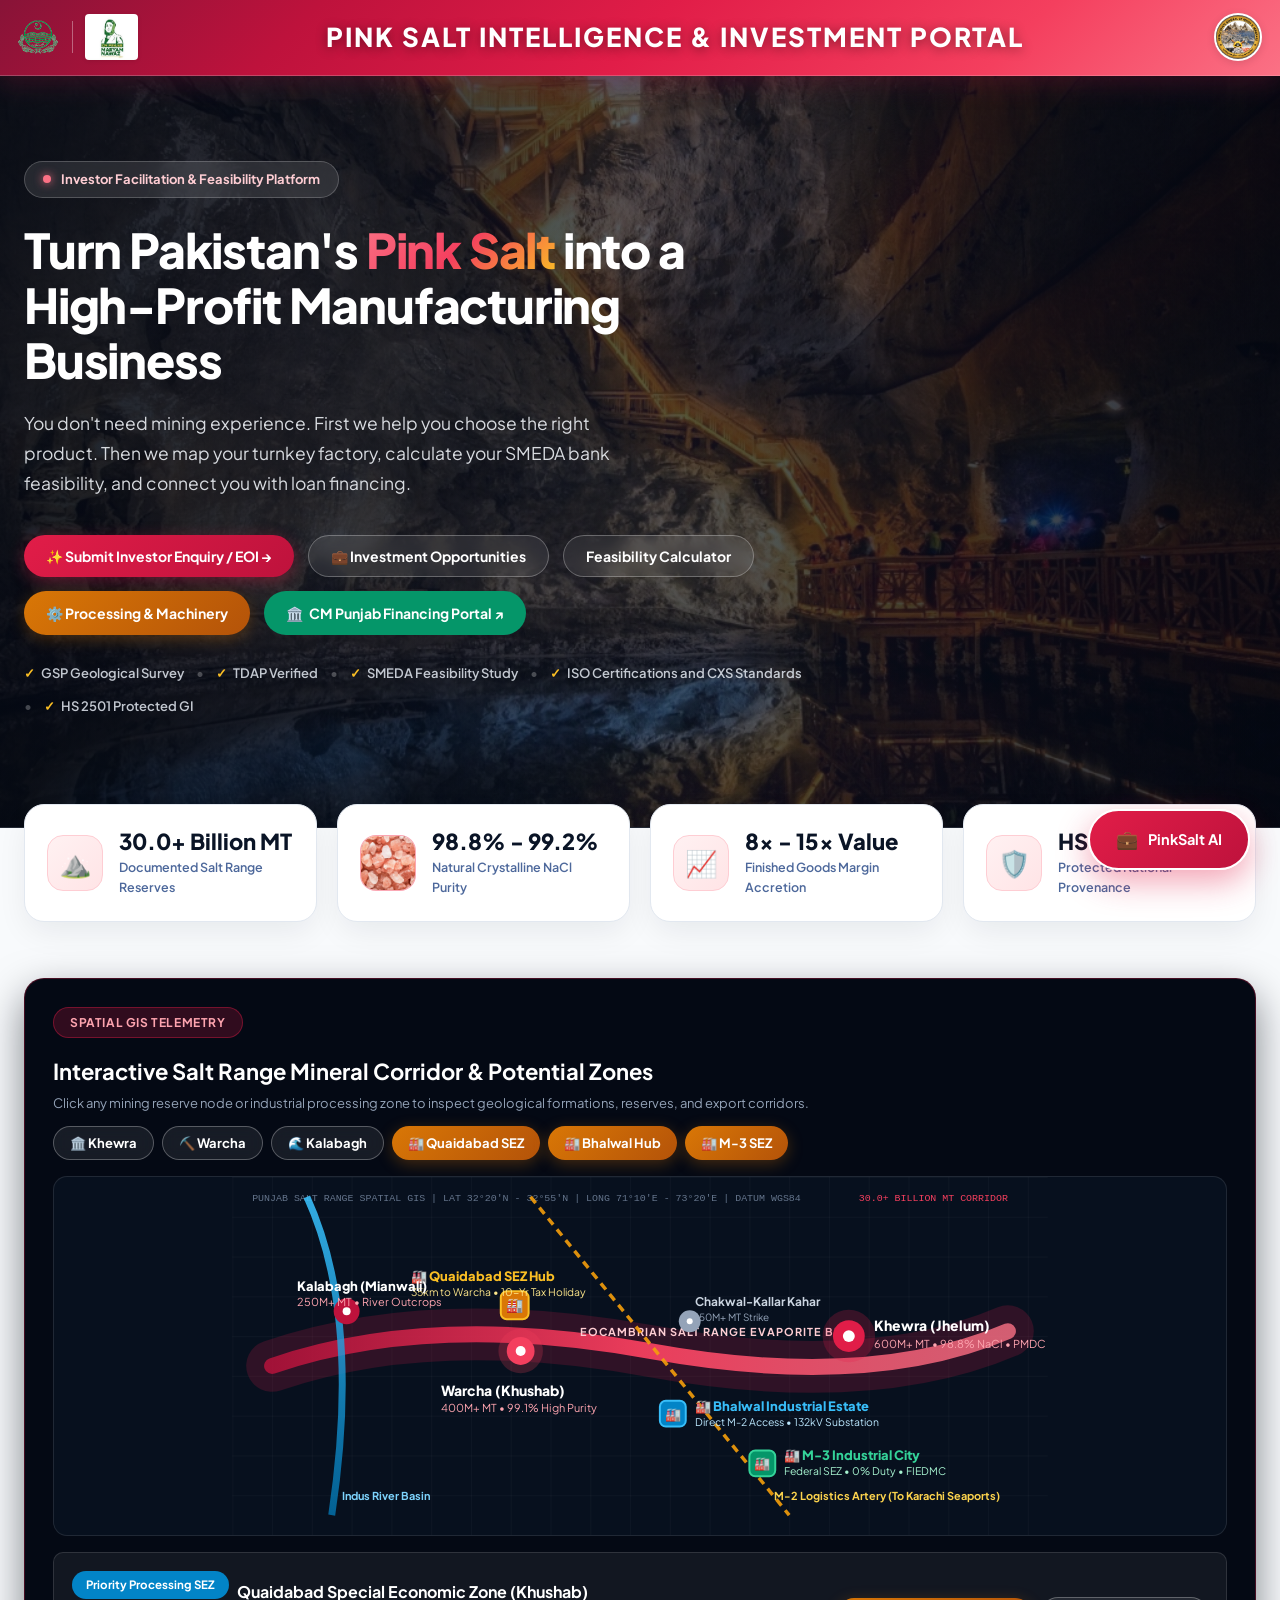
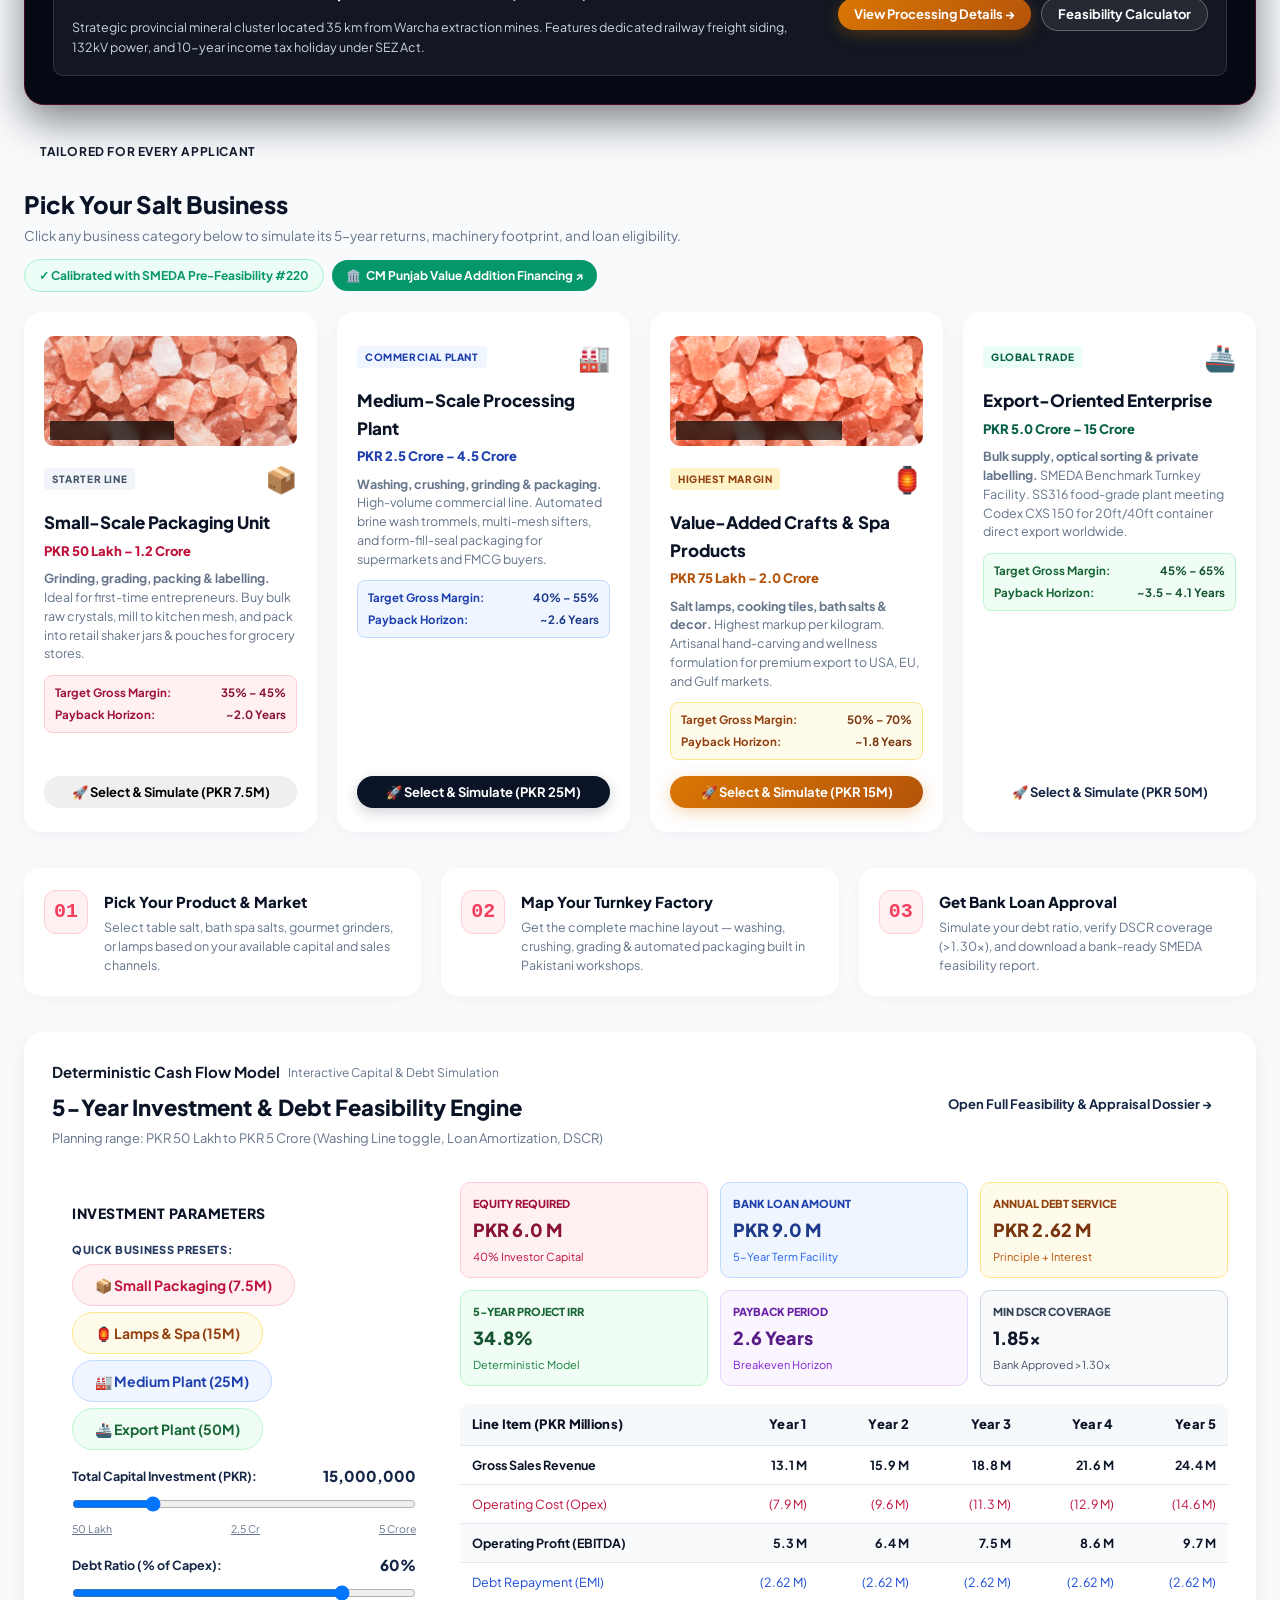
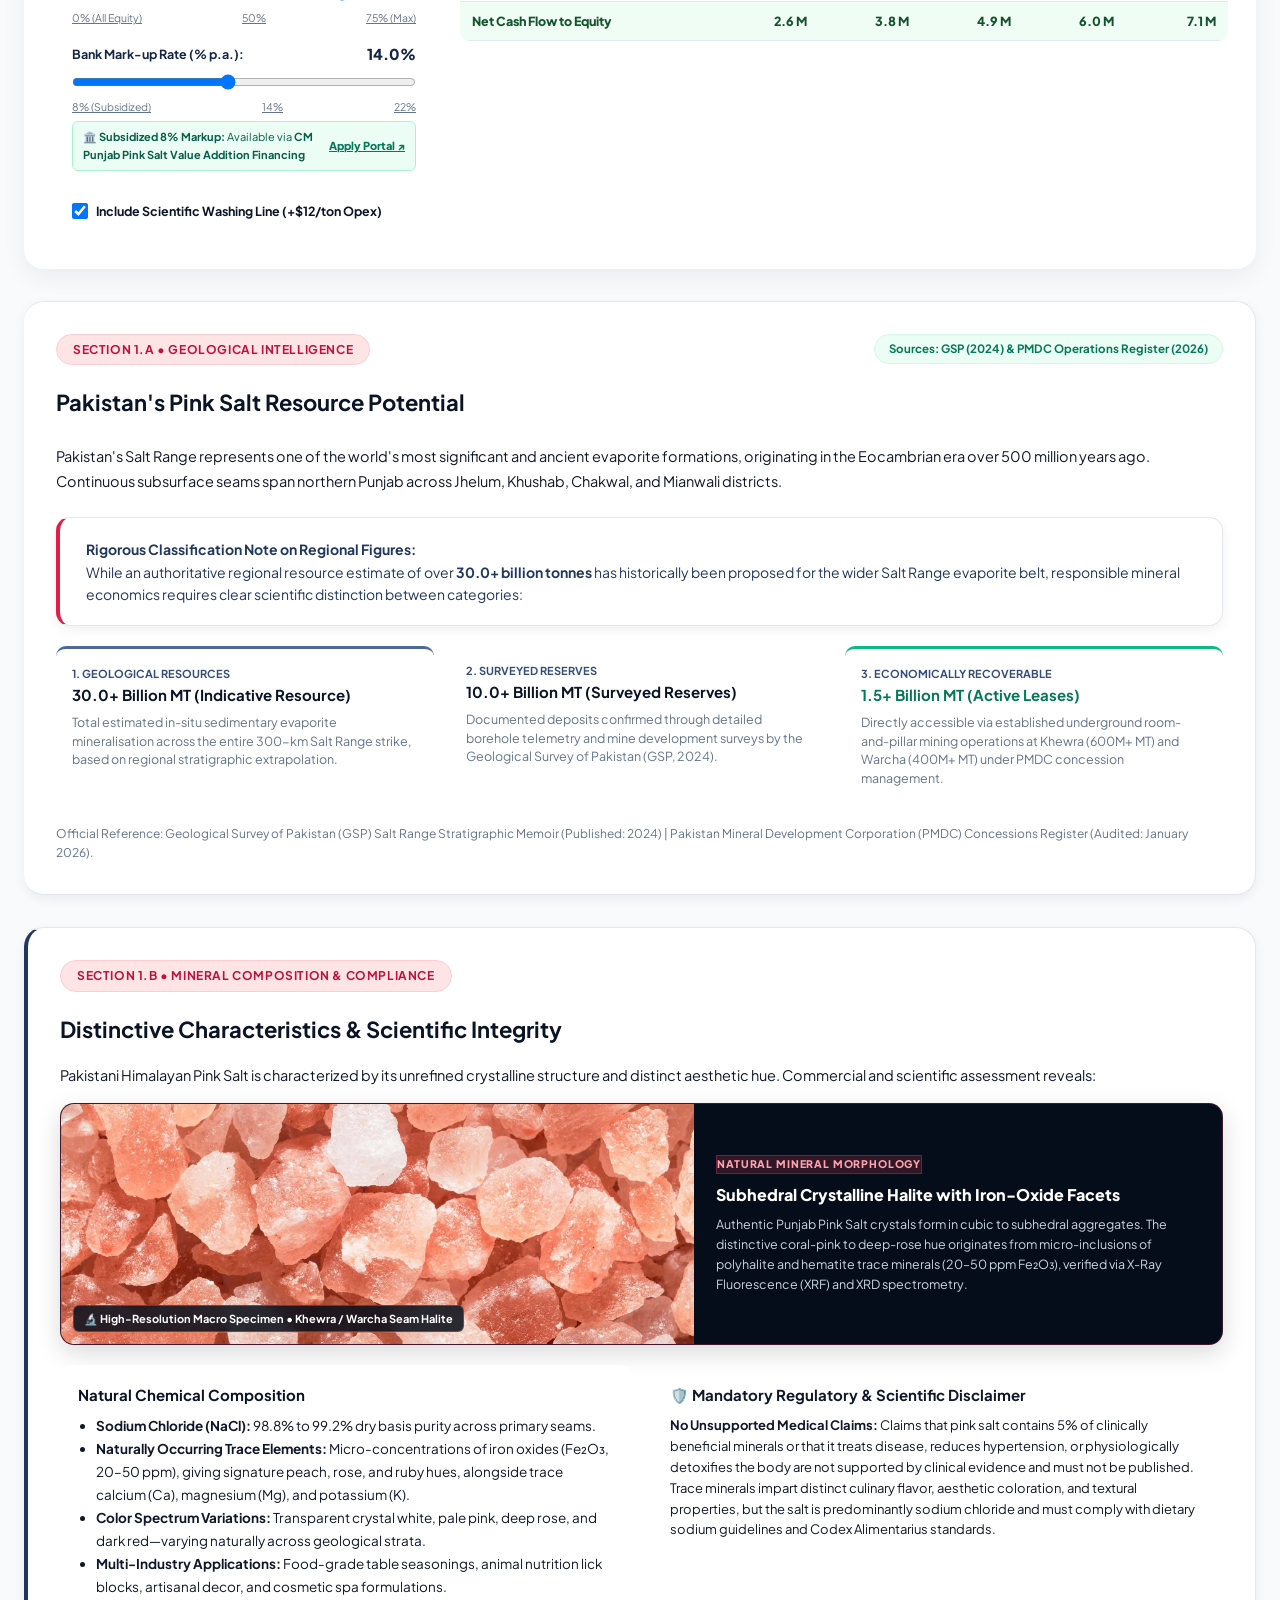
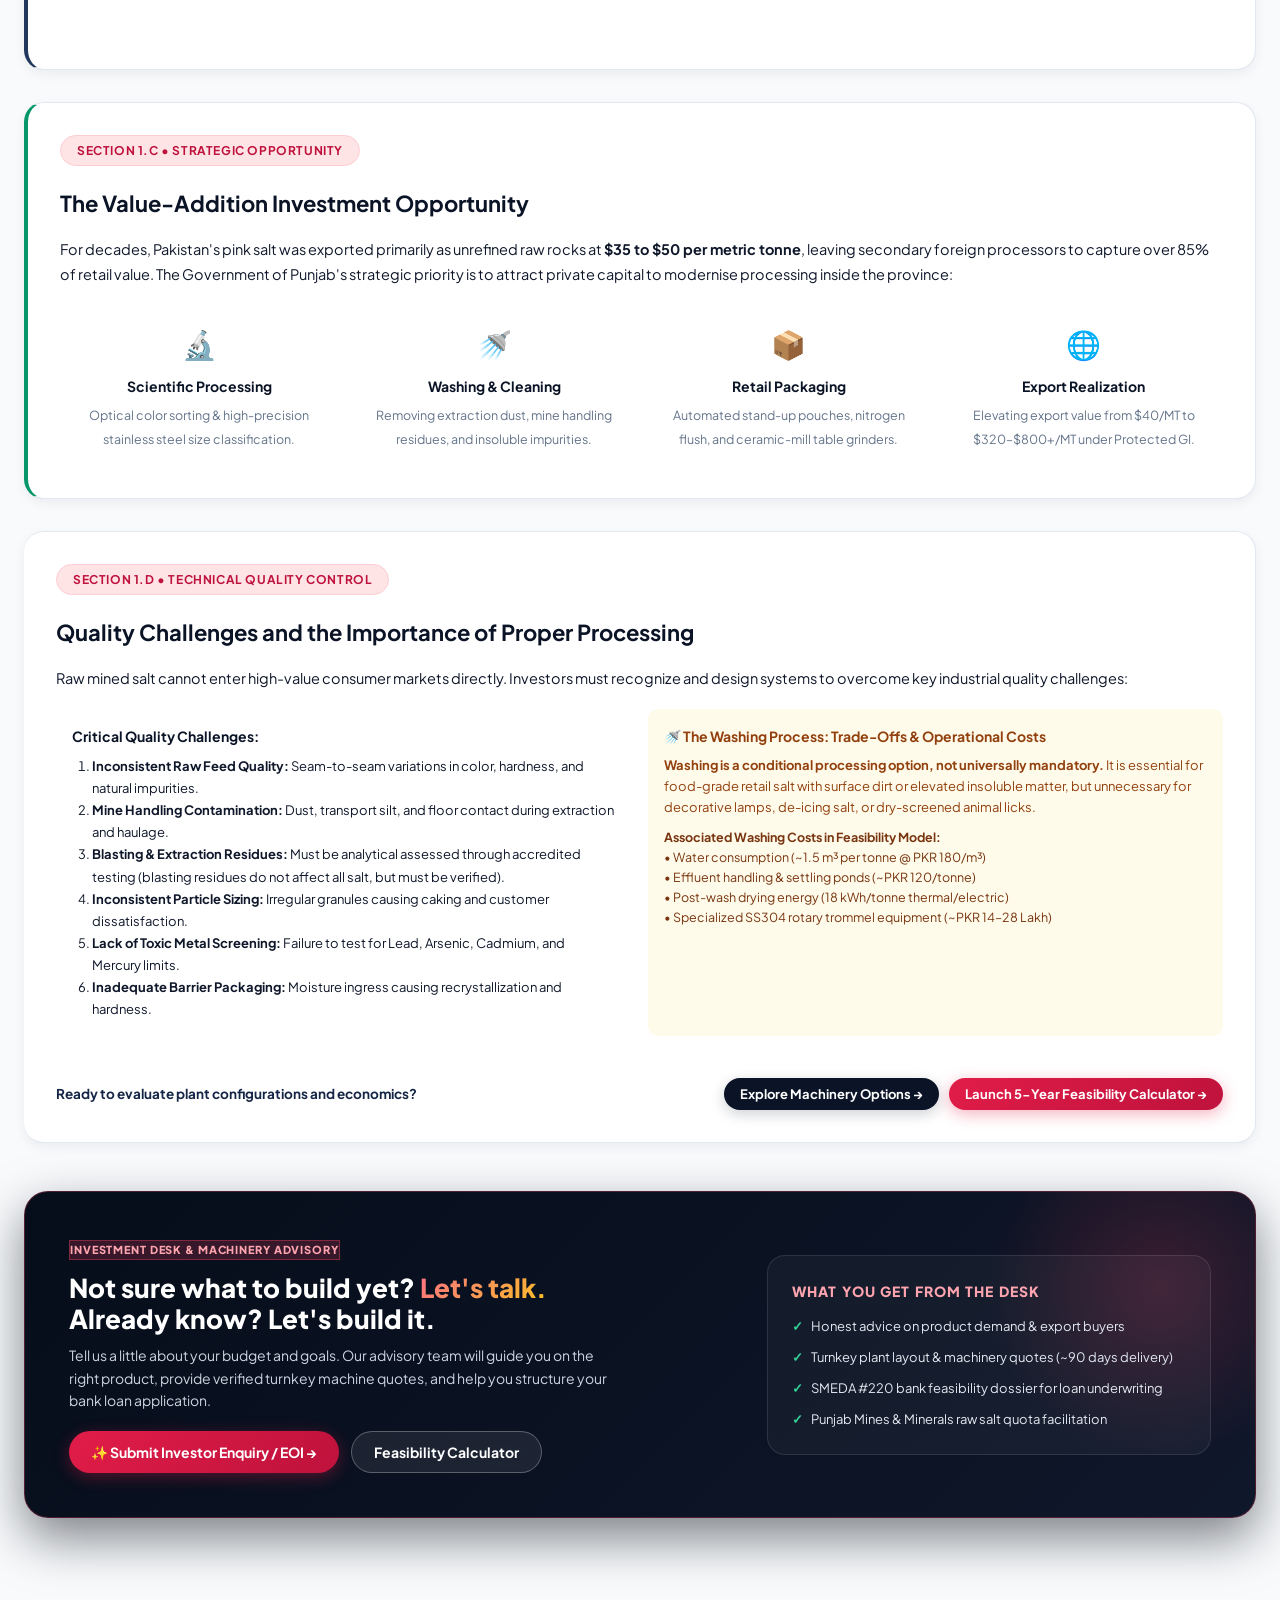
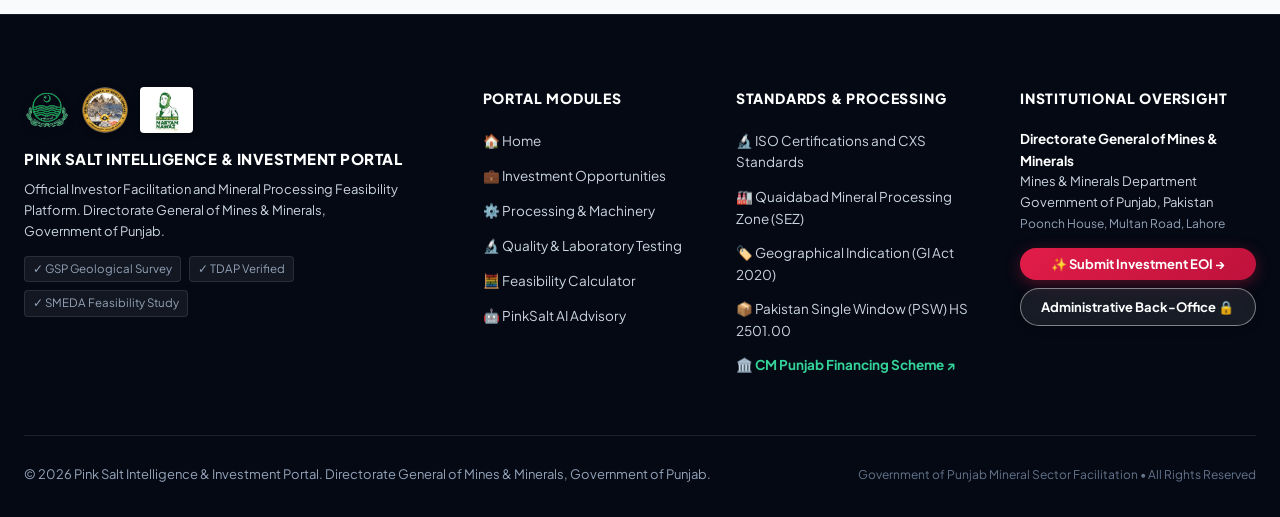
==== commit d6ca18a4: "feat(hero): add '💼 Investment Opportunities' button to hero CTA group matching header" ====
--- a/static/index.html
+++ b/static/index.html
@@ -10,7 +10,7 @@
   <link rel="icon" type="image/png" sizes="32x32" href="images/favicon-32x32.png">
   <link rel="icon" type="image/png" sizes="64x64" href="images/pink-salt-favicon.png">
   <link rel="apple-touch-icon" sizes="180x180" href="images/apple-touch-icon.png">
-  <link rel="stylesheet" href="css/portal.css?v=20261105.10">
+  <link rel="stylesheet" href="css/portal.css?v=20261105.11">
 </head>
 <body>
 
@@ -84,6 +84,7 @@
             </p>
             <div class="hero-cta-group">
               <button class="btn btn-primary" onclick="switchView('enquiry')">✨ Submit Investor Enquiry / EOI →</button>
+              <button class="btn btn-outline-light" onclick="switchView('opportunities')">💼 Investment Opportunities</button>
               <button class="btn btn-outline-light" onclick="switchView('calculator')">Feasibility Calculator</button>
               <button class="btn btn-gold" onclick="switchView('processing-options')">⚙️ Processing &amp; Machinery</button>
               <a href="https://pinksalt.punjab.gov.pk/landing" target="_blank" rel="noopener noreferrer" class="btn" style="background:#059669; color:#ffffff; font-weight:700; border:none; display:inline-flex; align-items:center; gap:6px;">
@@ -3502,6 +3503,6 @@
     </div>
   </footer>
 
-  <script src="js/portal.js?v=20261105.10"></script>
+  <script src="js/portal.js?v=20261105.11"></script>
 </body>
 </html>
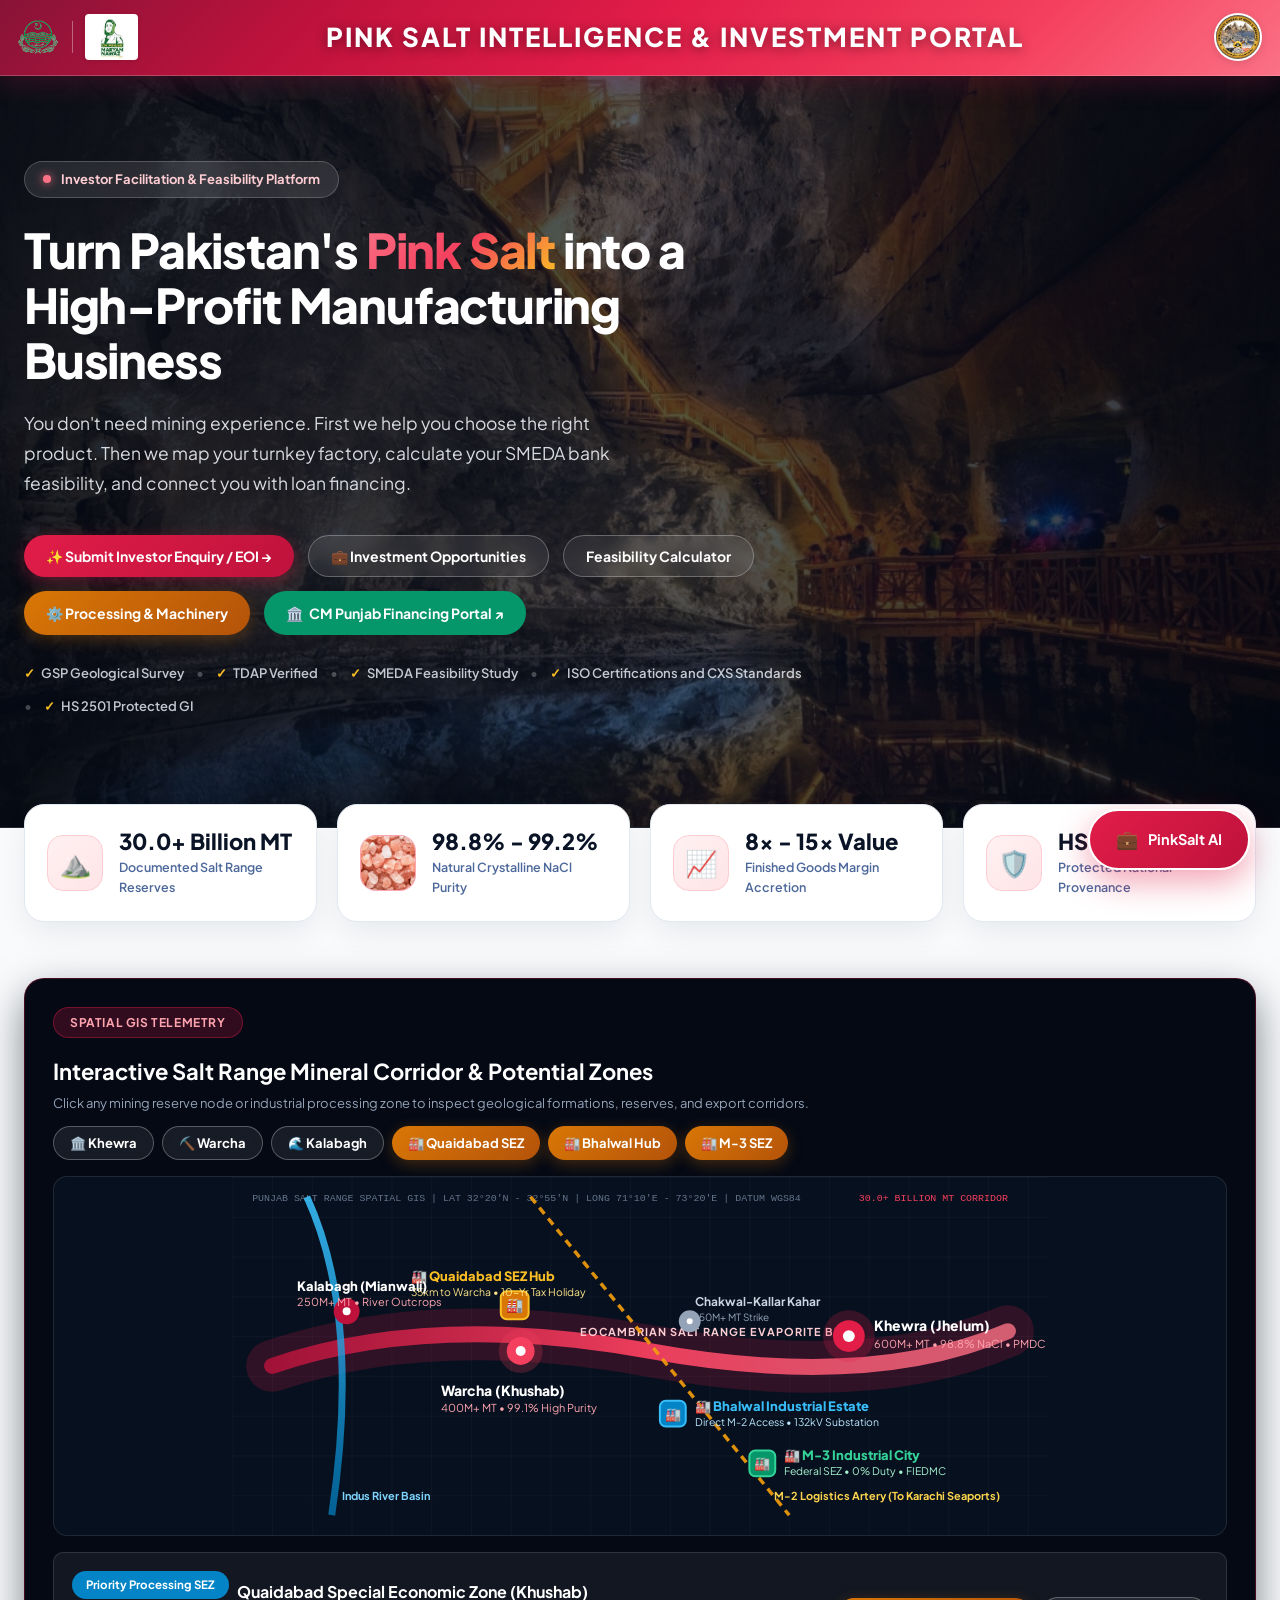
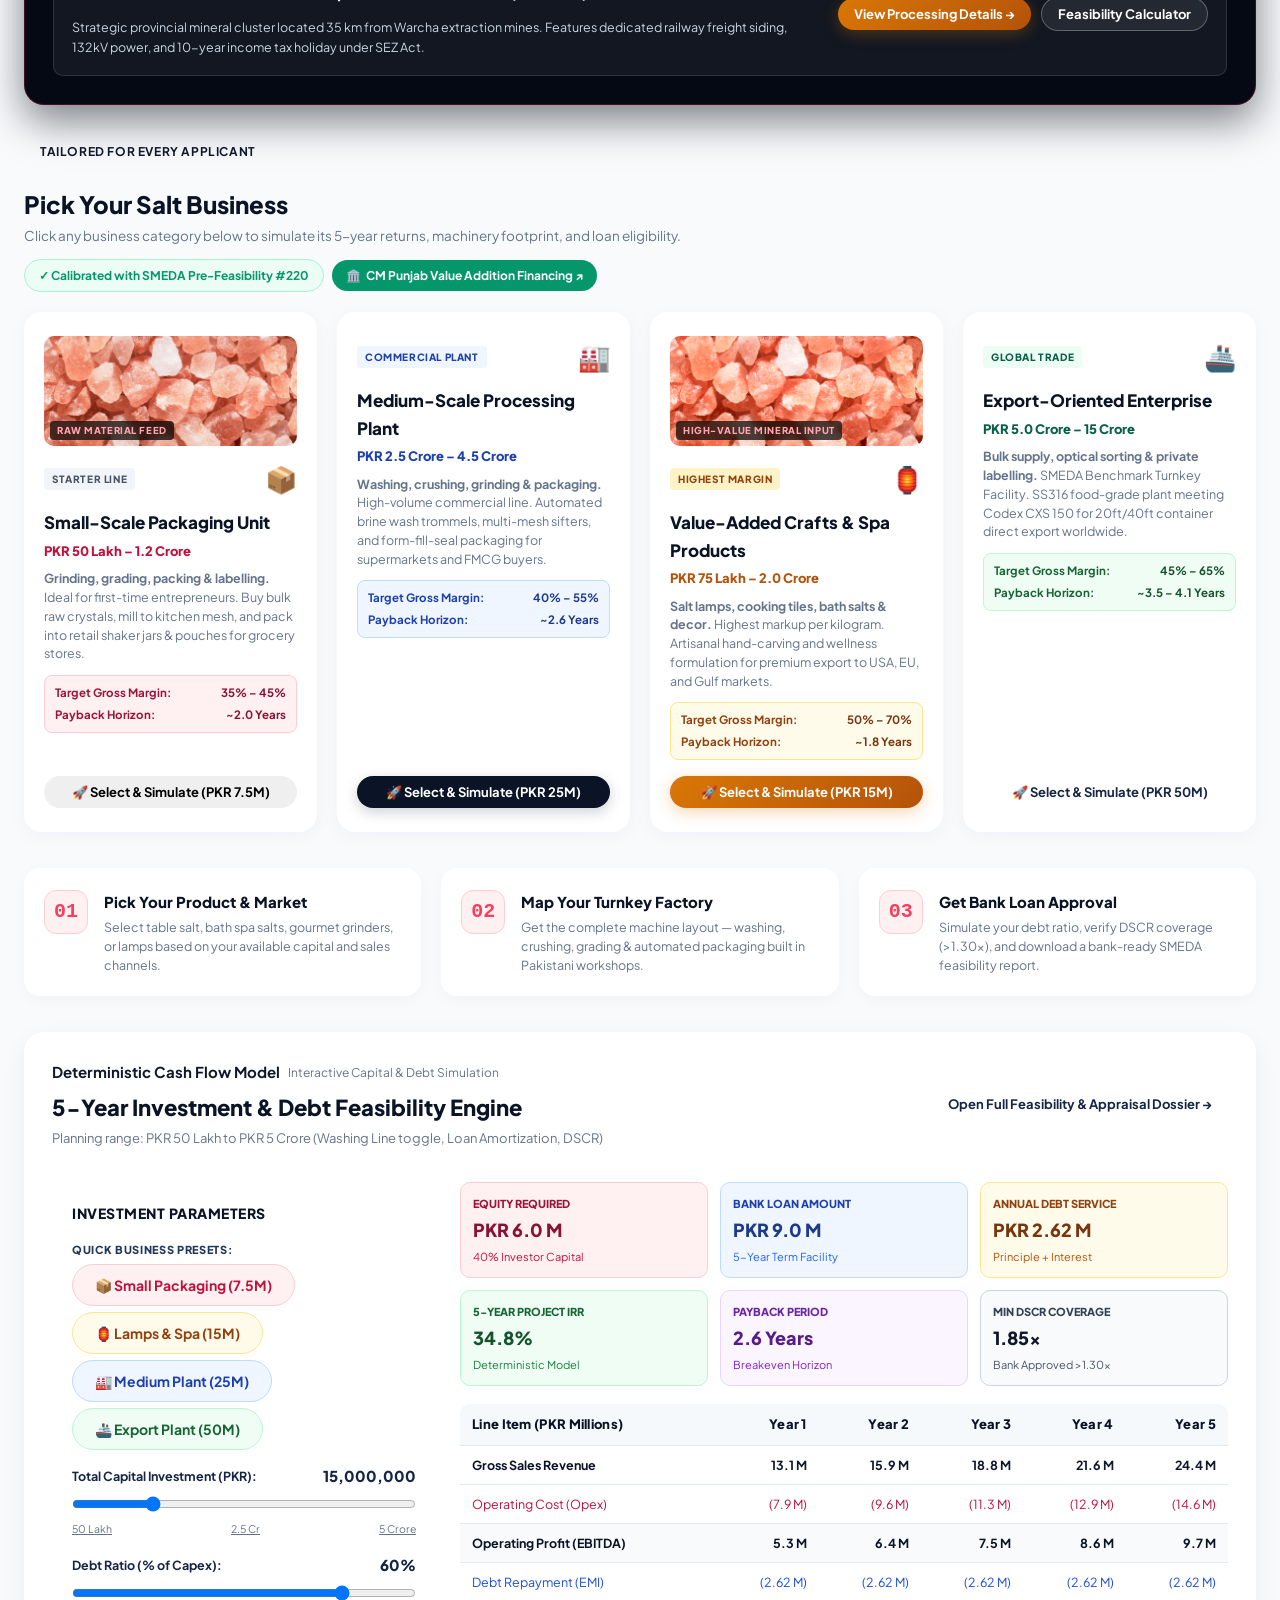
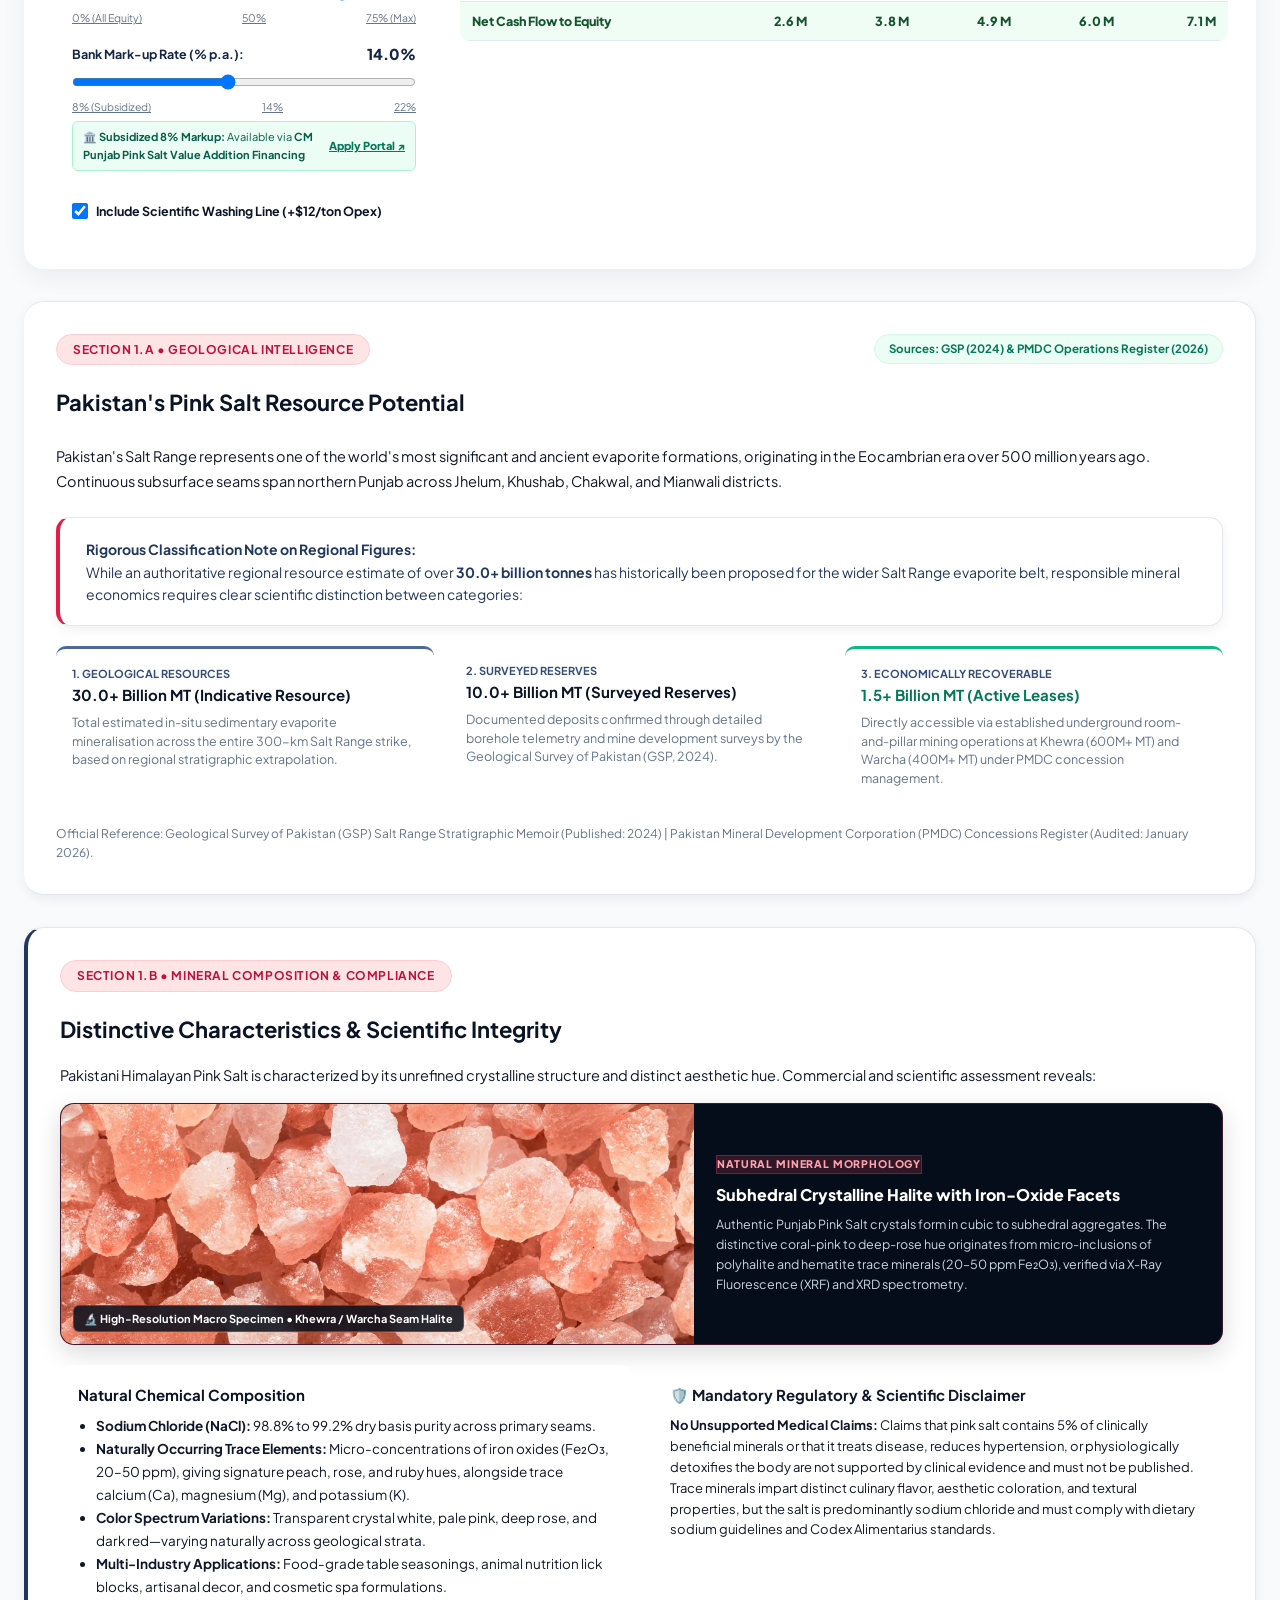
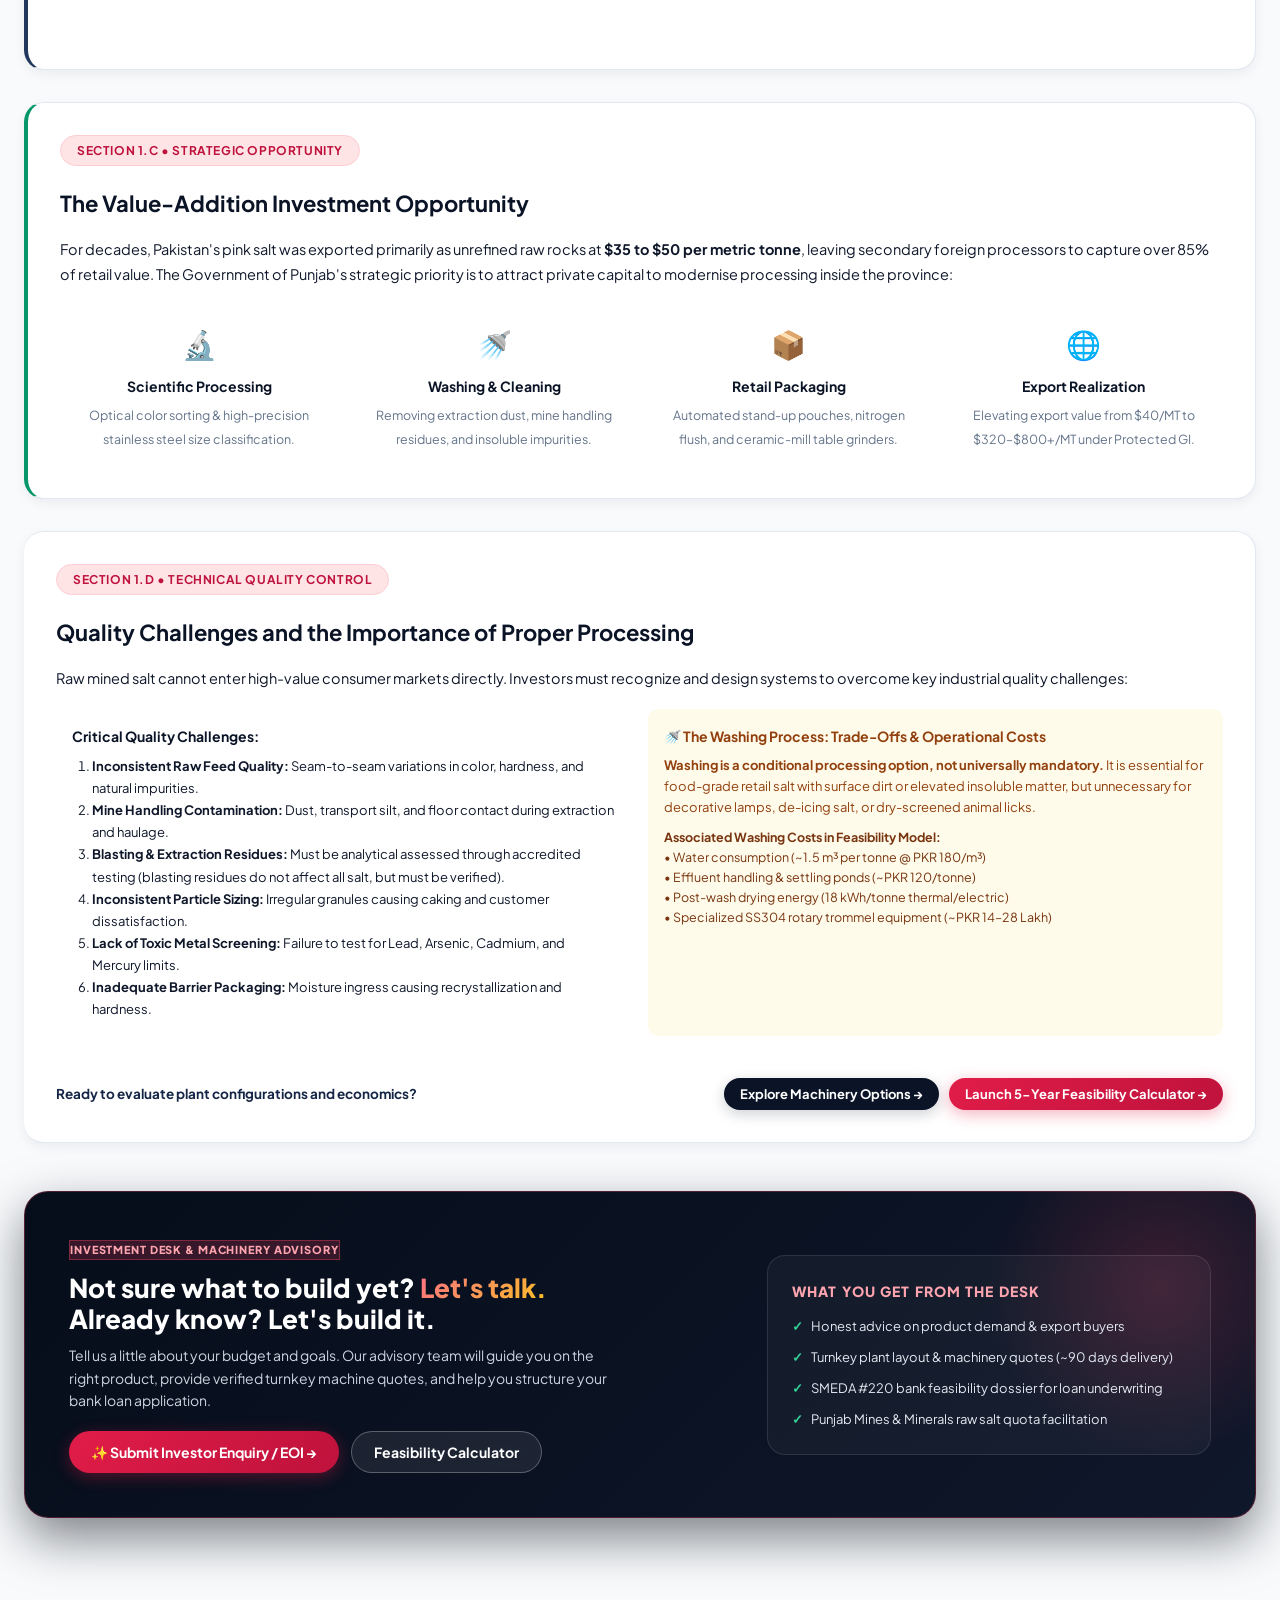
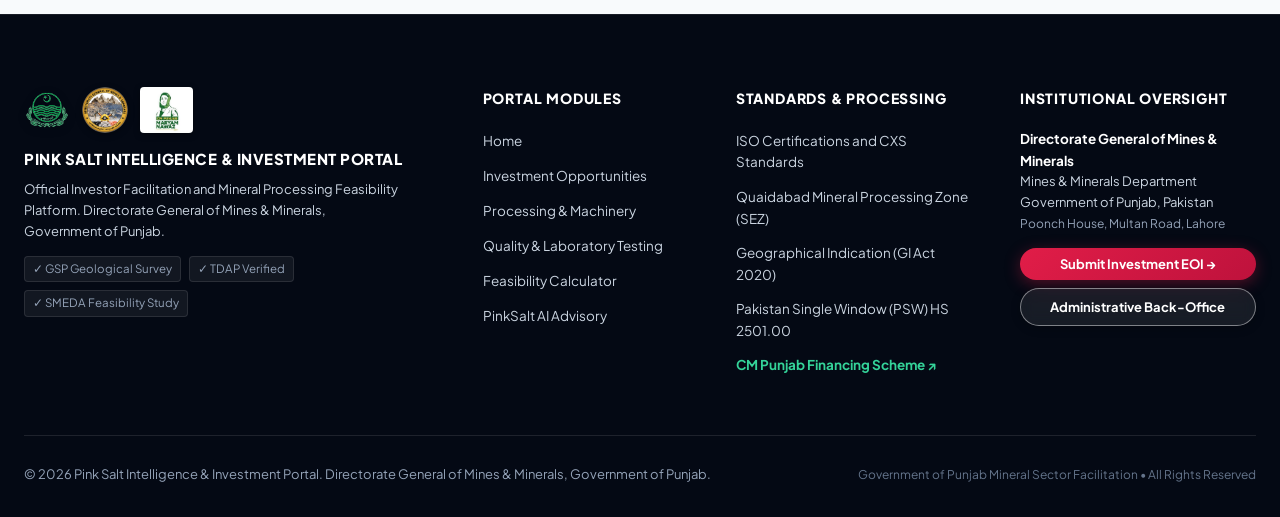
==== commit 1fce2509: "feat(ui): remove all icons from header and footer, add Quality & Laboratory Testing to header naviga" ====
--- a/static/index.html
+++ b/static/index.html
@@ -10,7 +10,7 @@
   <link rel="icon" type="image/png" sizes="32x32" href="images/favicon-32x32.png">
   <link rel="icon" type="image/png" sizes="64x64" href="images/pink-salt-favicon.png">
   <link rel="apple-touch-icon" sizes="180x180" href="images/apple-touch-icon.png">
-  <link rel="stylesheet" href="css/portal.css?v=20261105.11">
+  <link rel="stylesheet" href="css/portal.css?v=20261105.12">
 </head>
 <body>
 
@@ -42,22 +42,24 @@
     <!-- Quick Navigation Tabs (Revealed on Cursor Hover Over Header) -->
     <div class="header-hover-shelf" id="header-hover-shelf">
       <div class="container hover-shelf-container">
-        <a class="header-hover-tab" onclick="switchView('opportunities')">💼 Investment Opportunities</a>
-        <a class="header-hover-tab" onclick="switchView('processing-options')">⚙️ Processing &amp; Machinery</a>
-        <a class="header-hover-tab" onclick="switchView('calculator')">🧮 Feasibility Calculator</a>
-        <a class="header-hover-tab" onclick="switchView('enquiry')">✨ Investor Enquiry</a>
+        <a class="header-hover-tab" onclick="switchView('home')">Home</a>
+        <a class="header-hover-tab" onclick="switchView('opportunities')">Investment Opportunities</a>
+        <a class="header-hover-tab" onclick="switchView('processing-options')">Processing &amp; Machinery</a>
+        <a class="header-hover-tab" onclick="switchView('quality-testing')">Quality &amp; Laboratory Testing</a>
+        <a class="header-hover-tab" onclick="switchView('calculator')">Feasibility Calculator</a>
+        <a class="header-hover-tab" onclick="switchView('enquiry')">Investor Enquiry</a>
       </div>
     </div>
 
     <!-- Mobile Drawer Menu -->
     <div class="mobile-nav-drawer" id="mobile-drawer">
-      <a class="nav-link active" data-view="home" onclick="switchView('home'); toggleMobileNav()">🏠 Home</a>
-      <a class="nav-link" data-view="opportunities" onclick="switchView('opportunities'); toggleMobileNav()">💼 Investment Opportunities</a>
-      <a class="nav-link" data-view="processing-options" onclick="switchView('processing-options'); toggleMobileNav()">⚙️ Processing &amp; Machinery</a>
-      <a class="nav-link" data-view="quality-testing" onclick="switchView('quality-testing'); toggleMobileNav()">🔬 Quality &amp; Laboratory Testing</a>
-      <a class="nav-link" data-view="calculator" onclick="switchView('calculator'); toggleMobileNav()">🧮 Feasibility Calculator</a>
-      <a class="nav-link" data-view="enquiry" onclick="switchView('enquiry'); toggleMobileNav()">✨ Investor Enquiry / EOI</a>
-      <button class="btn btn-outline" style="width:100%; margin-top:12px;" onclick="switchView('admin'); toggleMobileNav()">Administrative Back-Office 🔒</button>
+      <a class="nav-link active" data-view="home" onclick="switchView('home'); toggleMobileNav()">Home</a>
+      <a class="nav-link" data-view="opportunities" onclick="switchView('opportunities'); toggleMobileNav()">Investment Opportunities</a>
+      <a class="nav-link" data-view="processing-options" onclick="switchView('processing-options'); toggleMobileNav()">Processing &amp; Machinery</a>
+      <a class="nav-link" data-view="quality-testing" onclick="switchView('quality-testing'); toggleMobileNav()">Quality &amp; Laboratory Testing</a>
+      <a class="nav-link" data-view="calculator" onclick="switchView('calculator'); toggleMobileNav()">Feasibility Calculator</a>
+      <a class="nav-link" data-view="enquiry" onclick="switchView('enquiry'); toggleMobileNav()">Investor Enquiry / EOI</a>
+      <button class="btn btn-outline" style="width:100%; margin-top:12px;" onclick="switchView('admin'); toggleMobileNav()">Administrative Back-Office</button>
     </div>
   </header>
 
@@ -3453,23 +3455,23 @@
         <div class="footer-col">
           <h4>Portal Modules</h4>
           <ul class="footer-links">
-            <li><a href="javascript:void(0)" onclick="switchView('home')">🏠 Home</a></li>
-            <li><a href="javascript:void(0)" onclick="switchView('opportunities')">💼 Investment Opportunities</a></li>
-            <li><a href="javascript:void(0)" onclick="switchView('processing-options')">⚙️ Processing &amp; Machinery</a></li>
-            <li><a href="javascript:void(0)" onclick="switchView('quality-testing')">🔬 Quality &amp; Laboratory Testing</a></li>
-            <li><a href="javascript:void(0)" onclick="switchView('calculator')">🧮 Feasibility Calculator</a></li>
-            <li><a href="javascript:void(0)" onclick="switchView('ai')">🤖 PinkSalt AI Advisory</a></li>
+            <li><a href="javascript:void(0)" onclick="switchView('home')">Home</a></li>
+            <li><a href="javascript:void(0)" onclick="switchView('opportunities')">Investment Opportunities</a></li>
+            <li><a href="javascript:void(0)" onclick="switchView('processing-options')">Processing &amp; Machinery</a></li>
+            <li><a href="javascript:void(0)" onclick="switchView('quality-testing')">Quality &amp; Laboratory Testing</a></li>
+            <li><a href="javascript:void(0)" onclick="switchView('calculator')">Feasibility Calculator</a></li>
+            <li><a href="javascript:void(0)" onclick="switchView('ai')">PinkSalt AI Advisory</a></li>
           </ul>
         </div>
 
         <div class="footer-col">
           <h4>Standards &amp; Processing</h4>
           <ul class="footer-links">
-            <li><a href="javascript:void(0)" onclick="switchView('quality-testing')">🔬 ISO Certifications and CXS Standards</a></li>
-            <li><a href="javascript:void(0)" onclick="switchView('processing-options')">🏭 Quaidabad Mineral Processing Zone (SEZ)</a></li>
-            <li><a href="javascript:void(0)" onclick="switchView('quality-testing')">🏷️ Geographical Indication (GI Act 2020)</a></li>
-            <li><a href="javascript:void(0)" onclick="switchView('quality-testing')">📦 Pakistan Single Window (PSW) HS 2501.00</a></li>
-            <li><a href="https://pinksalt.punjab.gov.pk/landing" target="_blank" rel="noopener noreferrer" style="color:#34d399; font-weight:700;">🏛️ CM Punjab Financing Scheme ↗</a></li>
+            <li><a href="javascript:void(0)" onclick="switchView('quality-testing')">ISO Certifications and CXS Standards</a></li>
+            <li><a href="javascript:void(0)" onclick="switchView('processing-options')">Quaidabad Mineral Processing Zone (SEZ)</a></li>
+            <li><a href="javascript:void(0)" onclick="switchView('quality-testing')">Geographical Indication (GI Act 2020)</a></li>
+            <li><a href="javascript:void(0)" onclick="switchView('quality-testing')">Pakistan Single Window (PSW) HS 2501.00</a></li>
+            <li><a href="https://pinksalt.punjab.gov.pk/landing" target="_blank" rel="noopener noreferrer" style="color:#34d399; font-weight:700;">CM Punjab Financing Scheme ↗</a></li>
           </ul>
         </div>
 
@@ -3483,10 +3485,10 @@
           </div>
           <div style="display:flex; flex-direction:column; gap:8px;">
             <button class="btn btn-primary btn-sm" style="width:100%; justify-content:center;" onclick="switchView('enquiry')">
-              ✨ Submit Investment EOI →
+              Submit Investment EOI →
             </button>
             <button class="btn btn-outline-light btn-sm" style="width:100%; justify-content:center;" onclick="switchView('admin')">
-              Administrative Back-Office 🔒
+              Administrative Back-Office
             </button>
           </div>
         </div>
@@ -3503,6 +3505,6 @@
     </div>
   </footer>
 
-  <script src="js/portal.js?v=20261105.11"></script>
+  <script src="js/portal.js?v=20261105.12"></script>
 </body>
 </html>
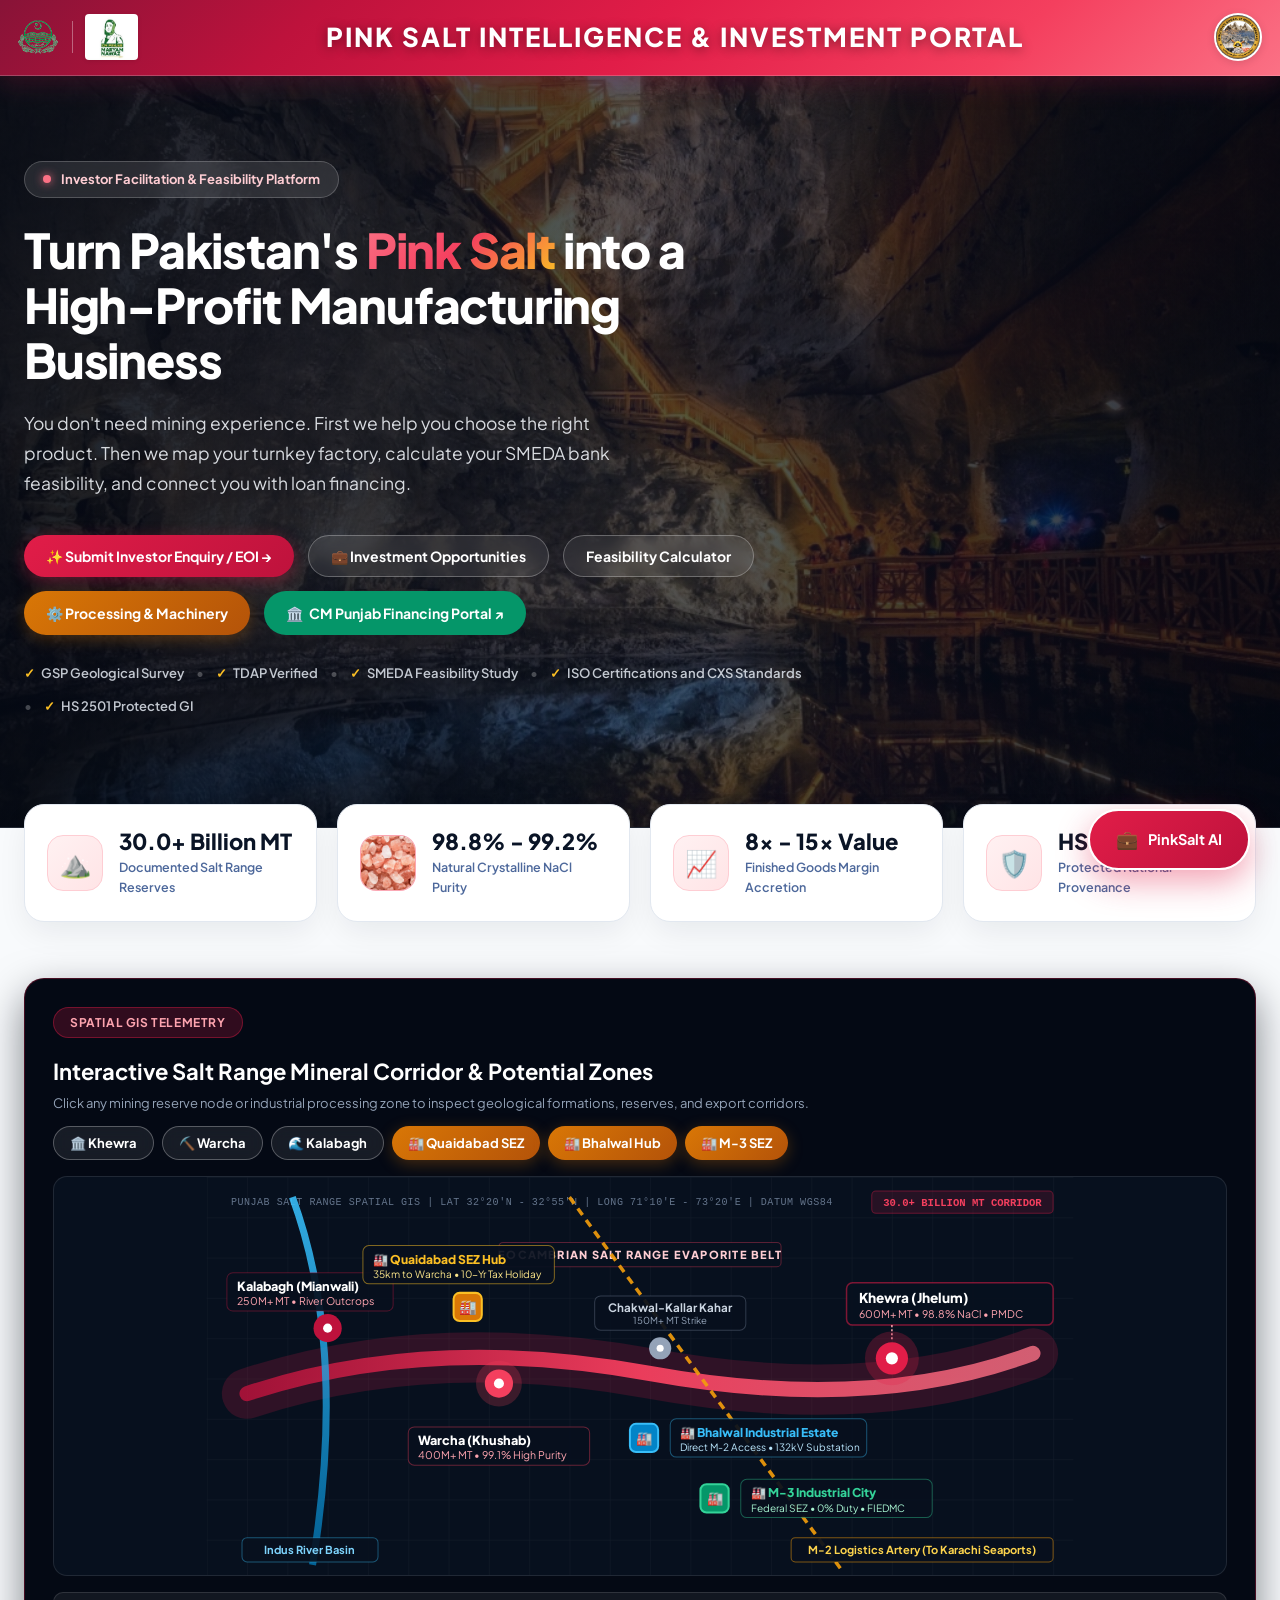
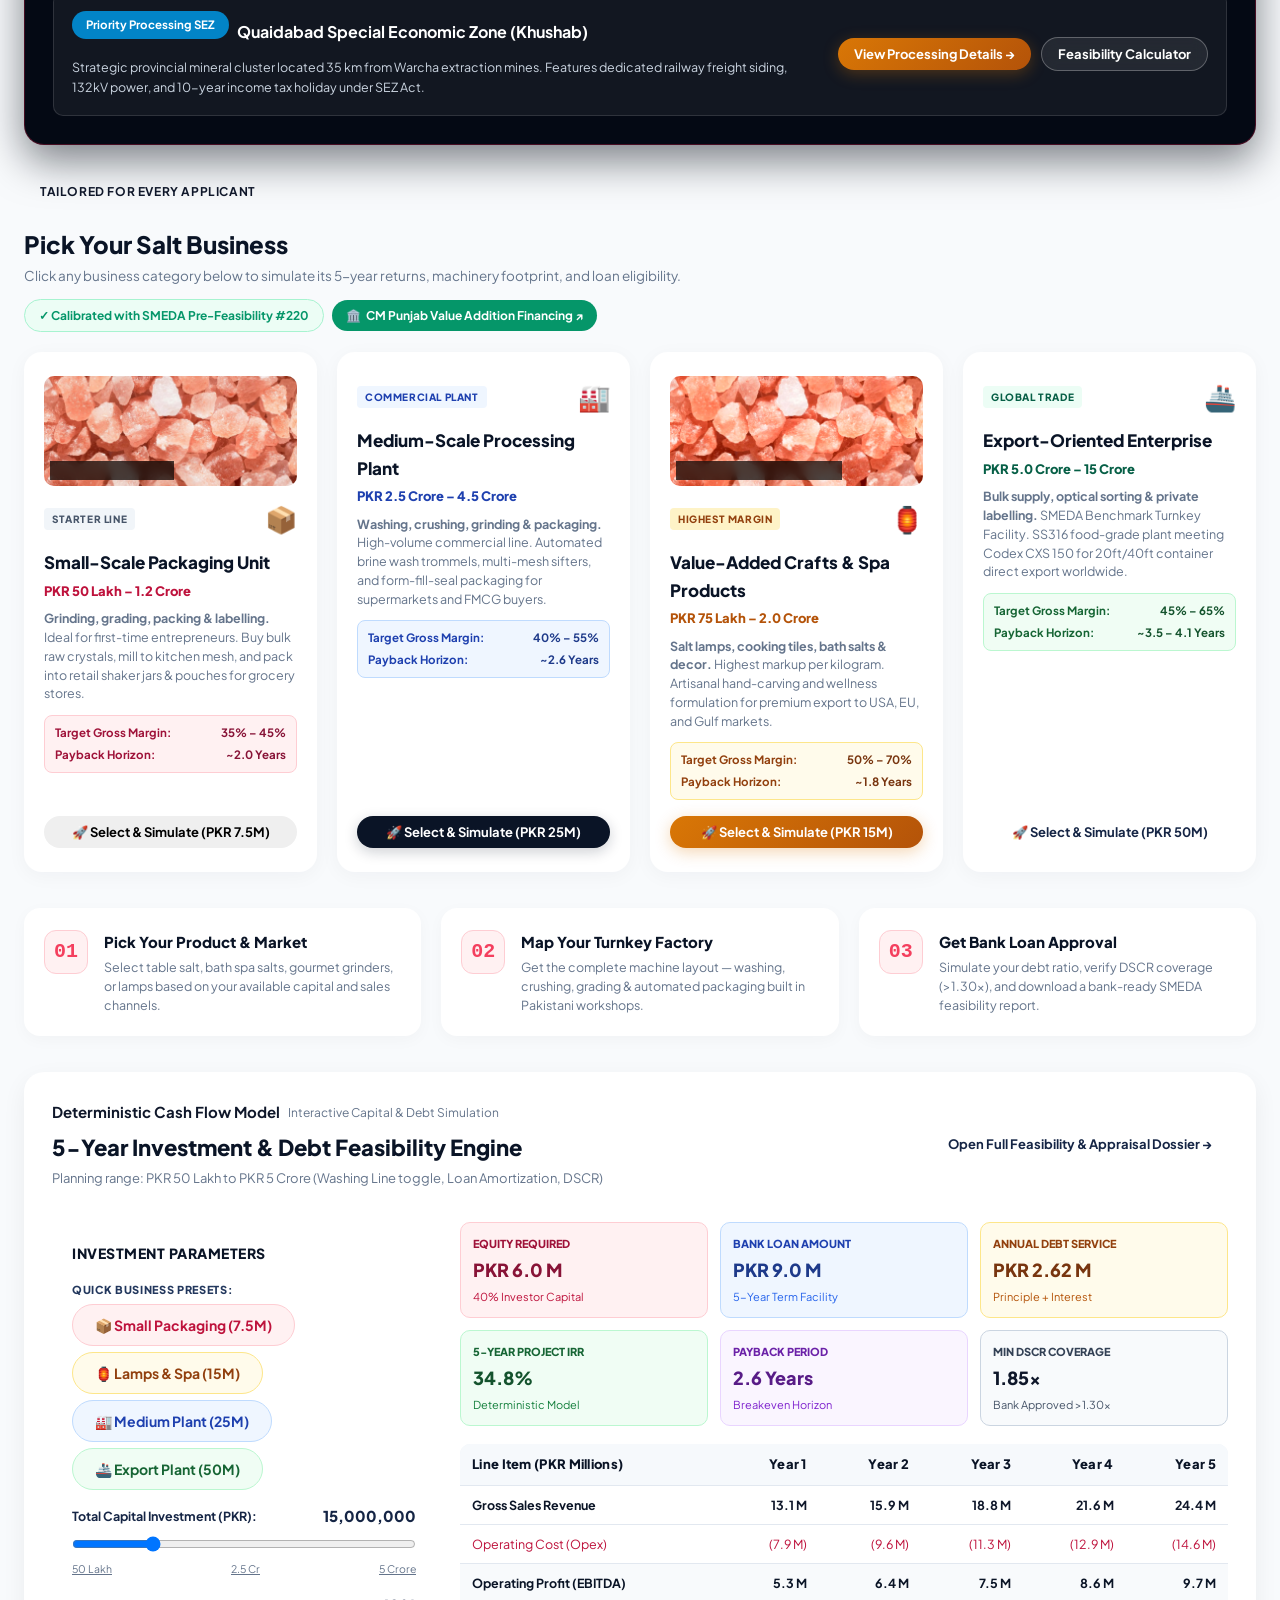
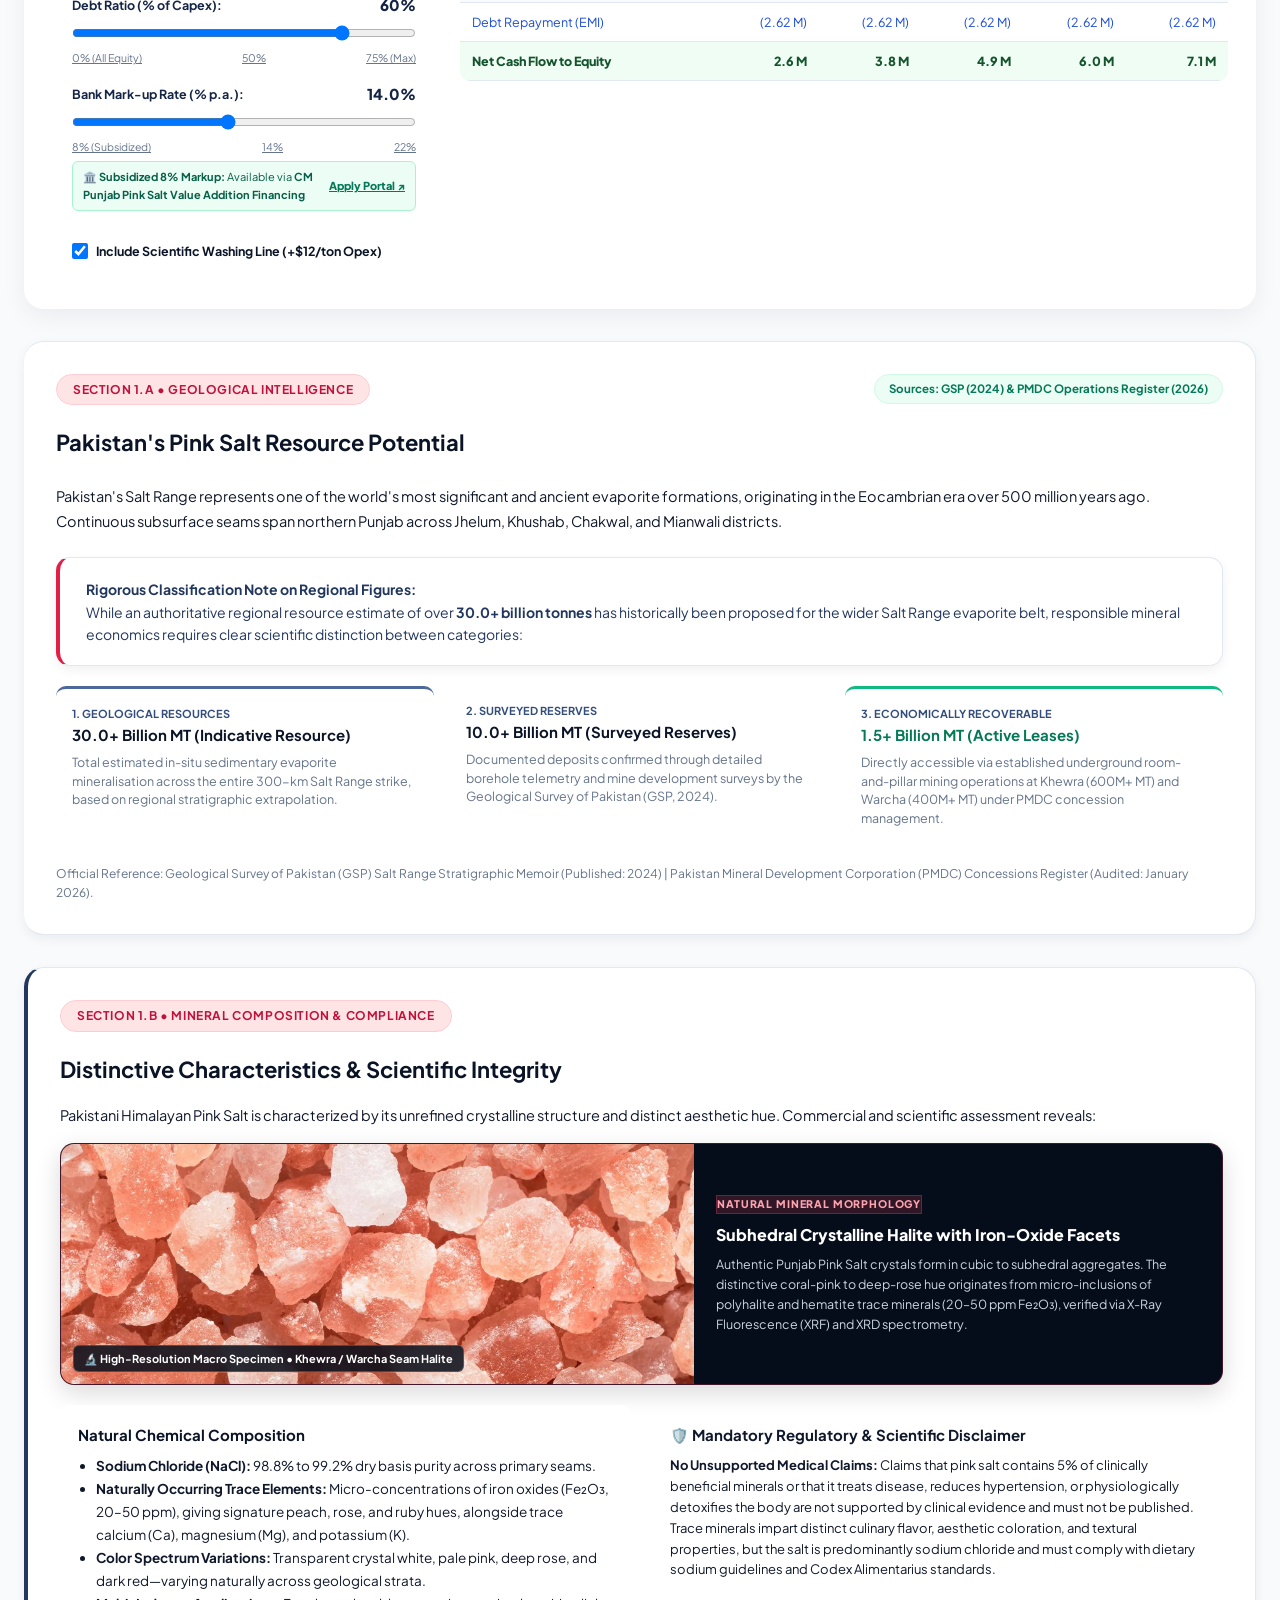
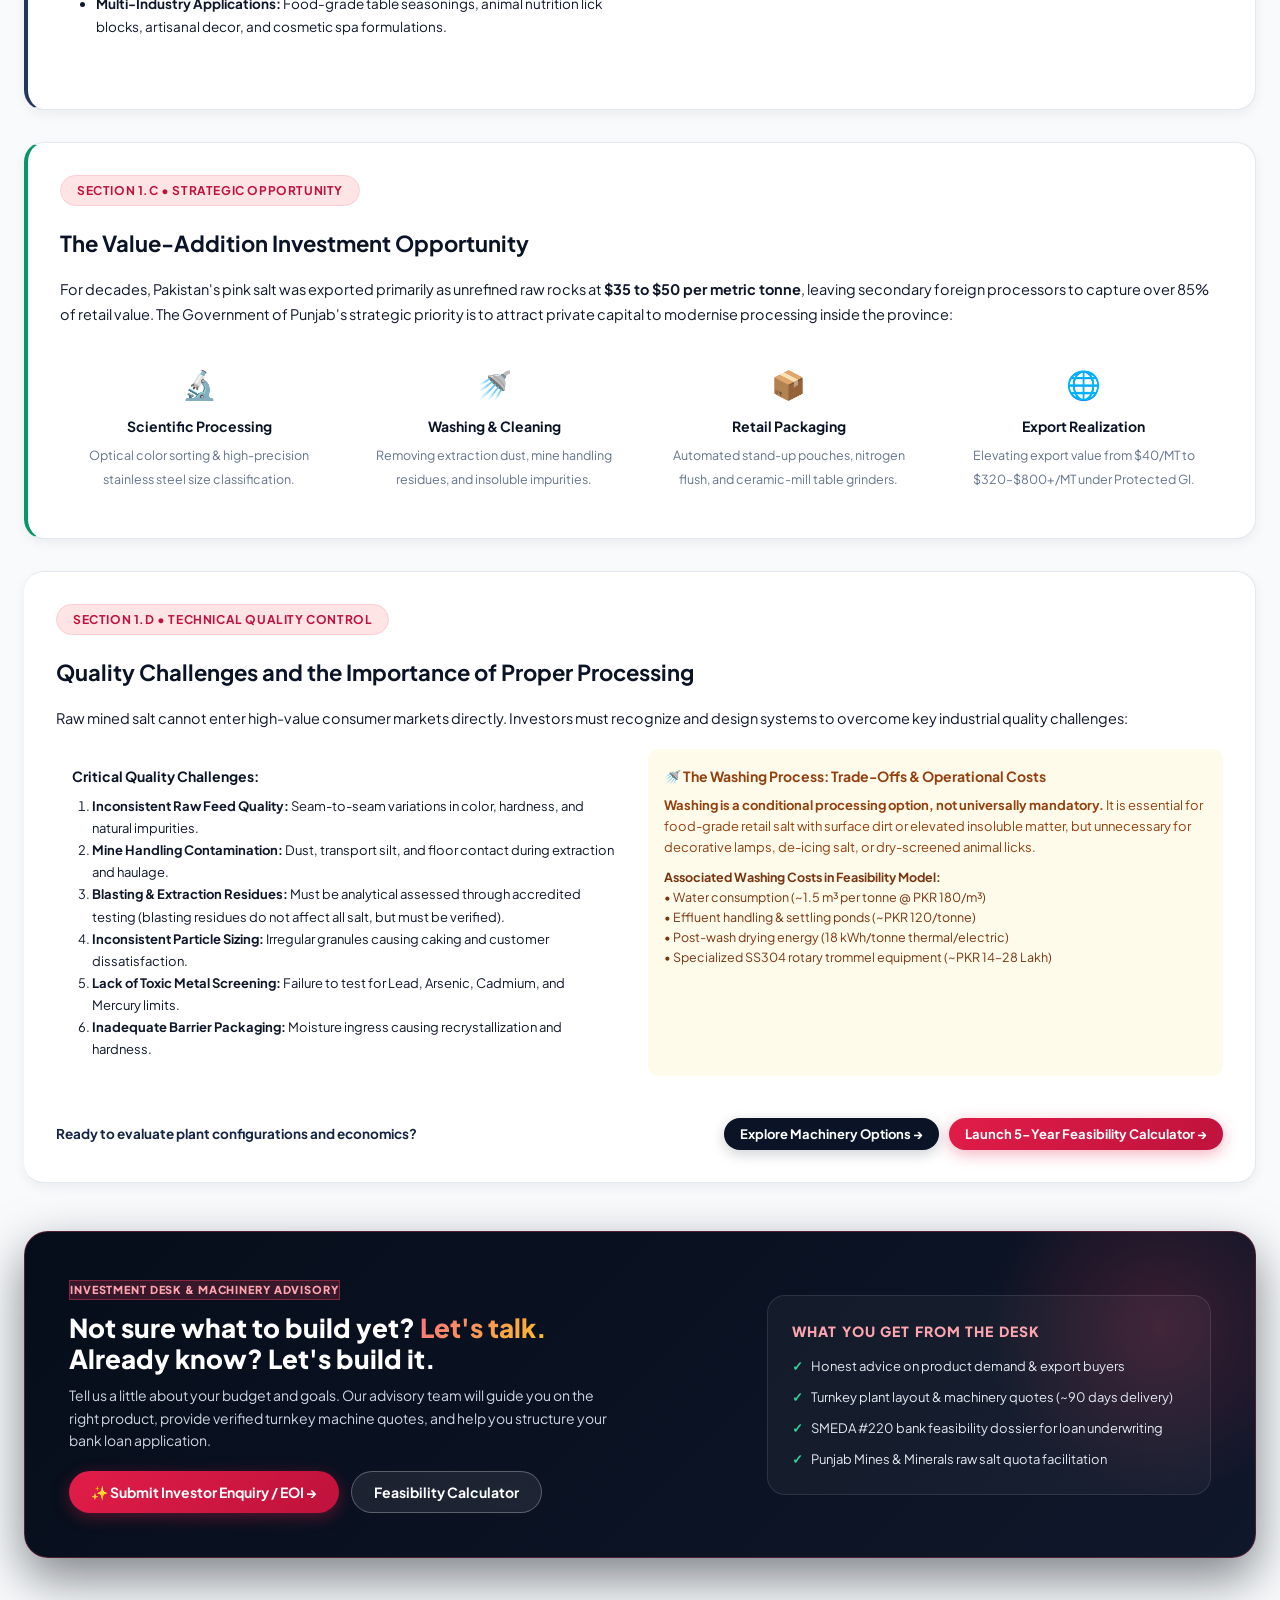
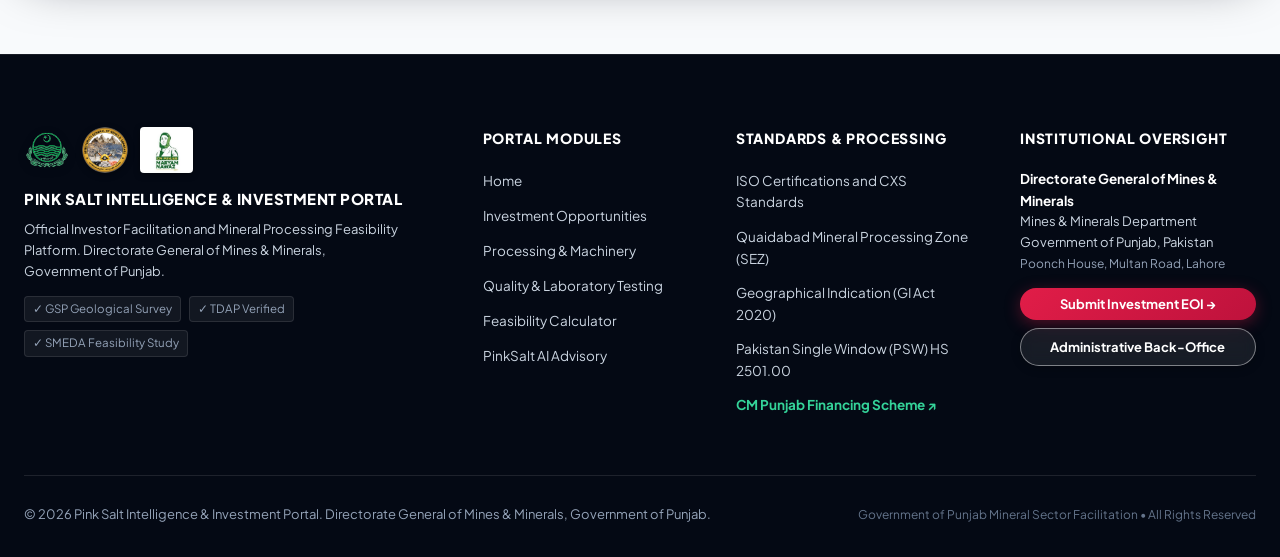
==== commit dd3b8650: "fix(gis): space out Spatial GIS nodes and labels with contrast badges to eliminate overlaps" ====
--- a/static/index.html
+++ b/static/index.html
@@ -10,7 +10,7 @@
   <link rel="icon" type="image/png" sizes="32x32" href="images/favicon-32x32.png">
   <link rel="icon" type="image/png" sizes="64x64" href="images/pink-salt-favicon.png">
   <link rel="apple-touch-icon" sizes="180x180" href="images/apple-touch-icon.png">
-  <link rel="stylesheet" href="css/portal.css?v=20261105.12">
+  <link rel="stylesheet" href="css/portal.css?v=20261105.13">
 </head>
 <body>
 
@@ -165,8 +165,8 @@
             </div>
           </div>
           
-          <div style="position:relative; width:100%; height:360px; background:#07101e; border-radius:var(--radius-md); overflow:hidden; border:1px solid rgba(255,255,255,0.1);">
-            <svg viewBox="0 0 820 360" style="width:100%; height:100%;">
+          <div style="position:relative; width:100%; height:400px; background:#07101e; border-radius:var(--radius-md); overflow:hidden; border:1px solid rgba(255,255,255,0.1);">
+            <svg viewBox="0 0 860 395" style="width:100%; height:100%;">
               <defs>
                 <linearGradient id="escarpmentGrad" x1="0%" y1="0%" x2="100%" y2="0%">
                   <stop offset="0%" stop-color="#be123c" stop-opacity="0.8"/>
@@ -183,83 +183,97 @@
               </defs>
               
               <!-- Tactical Coordinate Grid & Telemetry -->
-              <rect width="820" height="360" fill="url(#gridPattern)" />
-              <text x="20" y="24" font-size="10" fill="#64748b" font-family="monospace">PUNJAB SALT RANGE SPATIAL GIS | LAT 32°20'N - 32°55'N | LONG 71°10'E - 73°20'E | DATUM WGS84</text>
-              <text x="630" y="24" font-size="10" fill="#f43f5e" font-family="monospace">30.0+ BILLION MT CORRIDOR</text>
+              <rect width="860" height="395" fill="url(#gridPattern)" />
+              <text x="24" y="28" font-size="10" fill="#64748b" font-family="'JetBrains Mono', Consolas, monospace" letter-spacing="0.5">PUNJAB SALT RANGE SPATIAL GIS | LAT 32°20'N - 32°55'N | LONG 71°10'E - 73°20'E | DATUM WGS84</text>
+              <rect x="660" y="14" width="180" height="22" rx="4" fill="rgba(225,29,72,0.14)" stroke="rgba(225,29,72,0.4)" stroke-width="1" />
+              <text x="750" y="29" font-size="10.5" font-weight="700" fill="#f43f5e" font-family="monospace" text-anchor="middle">30.0+ BILLION MT CORRIDOR</text>
 
               <!-- Elevation Escarpment Belt (Salt Range Strike) -->
-              <path d="M 40,190 Q 200,135 420,175 T 780,155" fill="none" stroke="rgba(225,29,72,0.18)" stroke-width="52" stroke-linecap="round" />
-              <path d="M 40,190 Q 200,135 420,175 T 780,155" fill="none" stroke="url(#escarpmentGrad)" stroke-width="16" stroke-linecap="round" />
-              <text x="350" y="160" font-size="11" fill="#fecdd3" font-weight="700" letter-spacing="1">EOCAMBRIAN SALT RANGE EVAPORITE BELT</text>
+              <path d="M 40,215 Q 220,155 440,195 T 820,175" fill="none" stroke="rgba(225,29,72,0.18)" stroke-width="50" stroke-linecap="round" />
+              <path d="M 40,215 Q 220,155 440,195 T 820,175" fill="none" stroke="url(#escarpmentGrad)" stroke-width="15" stroke-linecap="round" />
+              
+              <!-- Escarpment Belt Label Badge (Elevated in open zone) -->
+              <rect x="290" y="65" width="280" height="24" rx="4" fill="rgba(7,16,30,0.88)" stroke="rgba(244,63,94,0.35)" stroke-width="1" />
+              <text x="430" y="81" font-size="11" fill="#fecdd3" font-weight="800" letter-spacing="1.2" text-anchor="middle">EOCAMBRIAN SALT RANGE EVAPORITE BELT</text>
               
               <!-- M-2 Motorway Logistic Artery -->
-              <line x1="300" y1="20" x2="560" y2="340" stroke="#f59e0b" stroke-width="3.5" stroke-dasharray="8,6" opacity="0.9" />
-              <text x="545" y="325" font-size="11" fill="#fcd34d" font-weight="bold">M-2 Logistics Artery (To Karachi Seaports)</text>
+              <line x1="360" y1="20" x2="630" y2="390" stroke="#f59e0b" stroke-width="3.5" stroke-dasharray="8,6" opacity="0.9" />
+              <rect x="580" y="358" width="260" height="24" rx="4" fill="rgba(7,16,30,0.92)" stroke="rgba(245,158,11,0.5)" stroke-width="1" />
+              <text x="710" y="374" font-size="11" fill="#fcd34d" font-weight="700" text-anchor="middle">M-2 Logistics Artery (To Karachi Seaports)</text>
 
               <!-- Indus River Basin System -->
-              <path d="M 75,20 Q 130,140 100,340" fill="none" stroke="url(#riverGrad)" stroke-width="7" />
-              <text x="110" y="325" font-size="11" fill="#7dd3fc" font-weight="bold">Indus River Basin</text>
+              <path d="M 85,20 Q 140,170 105,385" fill="none" stroke="url(#riverGrad)" stroke-width="7" />
+              <rect x="35" y="358" width="135" height="24" rx="5" fill="rgba(7,16,30,0.88)" stroke="rgba(56,189,248,0.4)" stroke-width="1" />
+              <text x="102" y="374" font-size="11" fill="#7dd3fc" font-weight="700" text-anchor="middle">Indus River Basin</text>
+
+              <!-- Kalabagh Deposits Node -->
+              <g style="cursor:pointer;" onclick="selectGisZone('kalabagh')">
+                <rect x="20" y="95" width="165" height="38" rx="6" fill="rgba(7,16,30,0.92)" stroke="rgba(225,29,72,0.35)" stroke-width="1" />
+                <text x="30" y="113" font-size="12.5" font-weight="800" fill="#ffffff">Kalabagh (Mianwali)</text>
+                <text x="30" y="127" font-size="10.5" fill="#fda4af">250M+ MT • River Outcrops</text>
+                <circle cx="120" cy="150" r="14" fill="#be123c" />
+                <circle cx="120" cy="150" r="4.5" fill="#ffffff" />
+              </g>
+
+              <!-- Quaidabad Processing SEZ Node -->
+              <g style="cursor:pointer;" onclick="selectGisZone('quaidabad')">
+                <rect x="155" y="68" width="190" height="38" rx="6" fill="rgba(7,16,30,0.92)" stroke="rgba(251,191,36,0.5)" stroke-width="1" />
+                <text x="165" y="86" font-size="12" font-weight="800" fill="#fbbf24">🏭 Quaidabad SEZ Hub</text>
+                <text x="165" y="100" font-size="10" fill="#fde68a">35km to Warcha • 10-Yr Tax Holiday</text>
+                <rect x="245" y="115" width="28" height="28" rx="6" fill="#d97706" stroke="#fbbf24" stroke-width="2" />
+                <text x="259" y="134" font-size="14" text-anchor="middle">🏭</text>
+              </g>
+
+              <!-- Warcha Crystal Seams Node -->
+              <g style="cursor:pointer;" onclick="selectGisZone('warcha')">
+                <circle cx="290" cy="205" r="26" fill="rgba(244,63,94,0.22)">
+                  <animate attributeName="r" values="20;28;20" dur="3s" repeatCount="indefinite"/>
+                </circle>
+                <circle cx="290" cy="205" r="14" fill="#f43f5e" />
+                <circle cx="290" cy="205" r="5" fill="#ffffff" />
+                <rect x="200" y="248" width="180" height="38" rx="6" fill="rgba(7,16,30,0.92)" stroke="rgba(244,63,94,0.4)" stroke-width="1" />
+                <text x="210" y="266" font-size="12.5" font-weight="800" fill="#ffffff">Warcha (Khushab)</text>
+                <text x="210" y="280" font-size="10.5" fill="#fda4af">400M+ MT • 99.1% High Purity</text>
+              </g>
+
+              <!-- Chakwal Node -->
+              <g style="cursor:pointer;" onclick="selectGisZone('chakwal')">
+                <rect x="385" y="118" width="150" height="34" rx="6" fill="rgba(7,16,30,0.92)" stroke="rgba(148,163,184,0.3)" stroke-width="1" />
+                <text x="460" y="134" font-size="11.5" font-weight="700" fill="#cbd5e1" text-anchor="middle">Chakwal-Kallar Kahar</text>
+                <text x="460" y="146" font-size="9.5" fill="#94a3b8" text-anchor="middle">150M+ MT Strike</text>
+                <circle cx="450" cy="170" r="11" fill="#94a3b8" />
+                <circle cx="450" cy="170" r="3.5" fill="#ffffff" />
+              </g>
+
+              <!-- Bhalwal Industrial Estate Node -->
+              <g style="cursor:pointer;" onclick="selectGisZone('bhalwal')">
+                <rect x="420" y="245" width="28" height="28" rx="6" fill="#0284c7" stroke="#38bdf8" stroke-width="2" />
+                <text x="434" y="264" font-size="13" text-anchor="middle">🏭</text>
+                <rect x="460" y="240" width="195" height="38" rx="6" fill="rgba(7,16,30,0.92)" stroke="rgba(56,189,248,0.4)" stroke-width="1" />
+                <text x="470" y="258" font-size="12" font-weight="800" fill="#38bdf8">🏭 Bhalwal Industrial Estate</text>
+                <text x="470" y="272" font-size="10" fill="#bae6fd">Direct M-2 Access • 132kV Substation</text>
+              </g>
+
+              <!-- M-3 Industrial City Node -->
+              <g style="cursor:pointer;" onclick="selectGisZone('m3')">
+                <rect x="490" y="305" width="28" height="28" rx="6" fill="#059669" stroke="#34d399" stroke-width="2" />
+                <text x="504" y="324" font-size="13" text-anchor="middle">🏭</text>
+                <rect x="530" y="300" width="190" height="38" rx="6" fill="rgba(7,16,30,0.92)" stroke="rgba(52,211,153,0.4)" stroke-width="1" />
+                <text x="540" y="318" font-size="12" font-weight="800" fill="#34d399">🏭 M-3 Industrial City</text>
+                <text x="540" y="332" font-size="10" fill="#a7f3d0">Federal SEZ • 0% Duty • FIEDMC</text>
+              </g>
 
               <!-- Khewra Mega Deposit Node -->
               <g style="cursor:pointer;" onclick="selectGisZone('khewra')">
-                <circle cx="620" cy="160" r="30" fill="rgba(225,29,72,0.22)">
+                <rect x="635" y="105" width="205" height="42" rx="6" fill="rgba(7,16,30,0.94)" stroke="rgba(225,29,72,0.55)" stroke-width="1.5" />
+                <text x="647" y="125" font-size="13.5" font-weight="800" fill="#ffffff">Khewra (Jhelum)</text>
+                <text x="647" y="140" font-size="10.5" fill="#fda4af">600M+ MT • 98.8% NaCl • PMDC</text>
+                <line x1="680" y1="147" x2="680" y2="162" stroke="#fda4af" stroke-width="1.5" stroke-dasharray="2,2"/>
+                <circle cx="680" cy="180" r="30" fill="rgba(225,29,72,0.24)">
                   <animate attributeName="r" values="24;32;24" dur="3s" repeatCount="indefinite"/>
                 </circle>
-                <circle cx="620" cy="160" r="16" fill="#e11d48" />
-                <circle cx="620" cy="160" r="6" fill="#ffffff" />
-                <text x="645" y="155" font-size="14" font-weight="800" fill="#ffffff">Khewra (Jhelum)</text>
-                <text x="645" y="172" font-size="11" fill="#fda4af">600M+ MT • 98.8% NaCl • PMDC</text>
-              </g>
-
-              <!-- Warcha Crystal Seams Node -->
-              <g style="cursor:pointer;" onclick="selectGisZone('warcha')">
-                <circle cx="290" cy="175" r="26" fill="rgba(244,63,94,0.22)">
-                  <animate attributeName="r" values="20;28;20" dur="3s" repeatCount="indefinite"/>
-                </circle>
-                <circle cx="290" cy="175" r="14" fill="#f43f5e" />
-                <circle cx="290" cy="175" r="5" fill="#ffffff" />
-                <text x="210" y="220" font-size="14" font-weight="800" fill="#ffffff">Warcha (Khushab)</text>
-                <text x="210" y="236" font-size="11" fill="#fda4af">400M+ MT • 99.1% High Purity</text>
-              </g>
-
-              <!-- Quaidabad Processing SEZ Node -->
-              <g style="cursor:pointer;" onclick="selectGisZone('quaidabad')">
-                <rect x="270" y="115" width="28" height="28" rx="6" fill="#d97706" stroke="#fbbf24" stroke-width="2" />
-                <text x="284" y="134" font-size="14" text-anchor="middle" fill="#ffffff">🏭</text>
-                <text x="180" y="105" font-size="13" font-weight="800" fill="#fbbf24">🏭 Quaidabad SEZ Hub</text>
-                <text x="180" y="120" font-size="10.5" fill="#fde68a">35km to Warcha • 10-Yr Tax Holiday</text>
-              </g>
-
-              <!-- Bhalwal Industrial Estate Node -->
-              <g style="cursor:pointer;" onclick="selectGisZone('bhalwal')">
-                <rect x="430" y="225" width="26" height="26" rx="6" fill="#0284c7" stroke="#38bdf8" stroke-width="2" />
-                <text x="443" y="243" font-size="13" text-anchor="middle" fill="#ffffff">🏭</text>
-                <text x="465" y="235" font-size="13" font-weight="800" fill="#38bdf8">🏭 Bhalwal Industrial Estate</text>
-                <text x="465" y="250" font-size="10.5" fill="#bae6fd">Direct M-2 Access • 132kV Substation</text>
-              </g>
-
-              <!-- M-3 Industrial City Node -->
-              <g style="cursor:pointer;" onclick="selectGisZone('m3')">
-                <rect x="520" y="275" width="26" height="26" rx="6" fill="#059669" stroke="#34d399" stroke-width="2" />
-                <text x="533" y="293" font-size="13" text-anchor="middle" fill="#ffffff">🏭</text>
-                <text x="555" y="285" font-size="13" font-weight="800" fill="#34d399">🏭 M-3 Industrial City</text>
-                <text x="555" y="300" font-size="10.5" fill="#a7f3d0">Federal SEZ • 0% Duty • FIEDMC</text>
-              </g>
-
-              <!-- Kalabagh Deposits Node -->
-              <g style="cursor:pointer;" onclick="selectGisZone('kalabagh')">
-                <circle cx="115" cy="135" r="13" fill="#be123c" />
-                <circle cx="115" cy="135" r="4" fill="#ffffff" />
-                <text x="65" y="115" font-size="13" font-weight="800" fill="#ffffff">Kalabagh (Mianwali)</text>
-                <text x="65" y="130" font-size="11" fill="#fda4af">250M+ MT • River Outcrops</text>
-              </g>
-
-              <!-- Chakwal Node -->
-              <g style="cursor:pointer;" onclick="selectGisZone('chakwal')">
-                <circle cx="460" cy="145" r="11" fill="#94a3b8" />
-                <circle cx="460" cy="145" r="3" fill="#ffffff" />
-                <text x="465" y="130" font-size="12" font-weight="700" fill="#cbd5e1">Chakwal-Kallar Kahar</text>
-                <text x="465" y="145" font-size="10" fill="#94a3b8">150M+ MT Strike</text>
+                <circle cx="680" cy="180" r="16" fill="#e11d48" />
+                <circle cx="680" cy="180" r="6" fill="#ffffff" />
               </g>
             </svg>
           </div>
@@ -3505,6 +3519,6 @@
     </div>
   </footer>
 
-  <script src="js/portal.js?v=20261105.12"></script>
+  <script src="js/portal.js?v=20261105.13"></script>
 </body>
 </html>
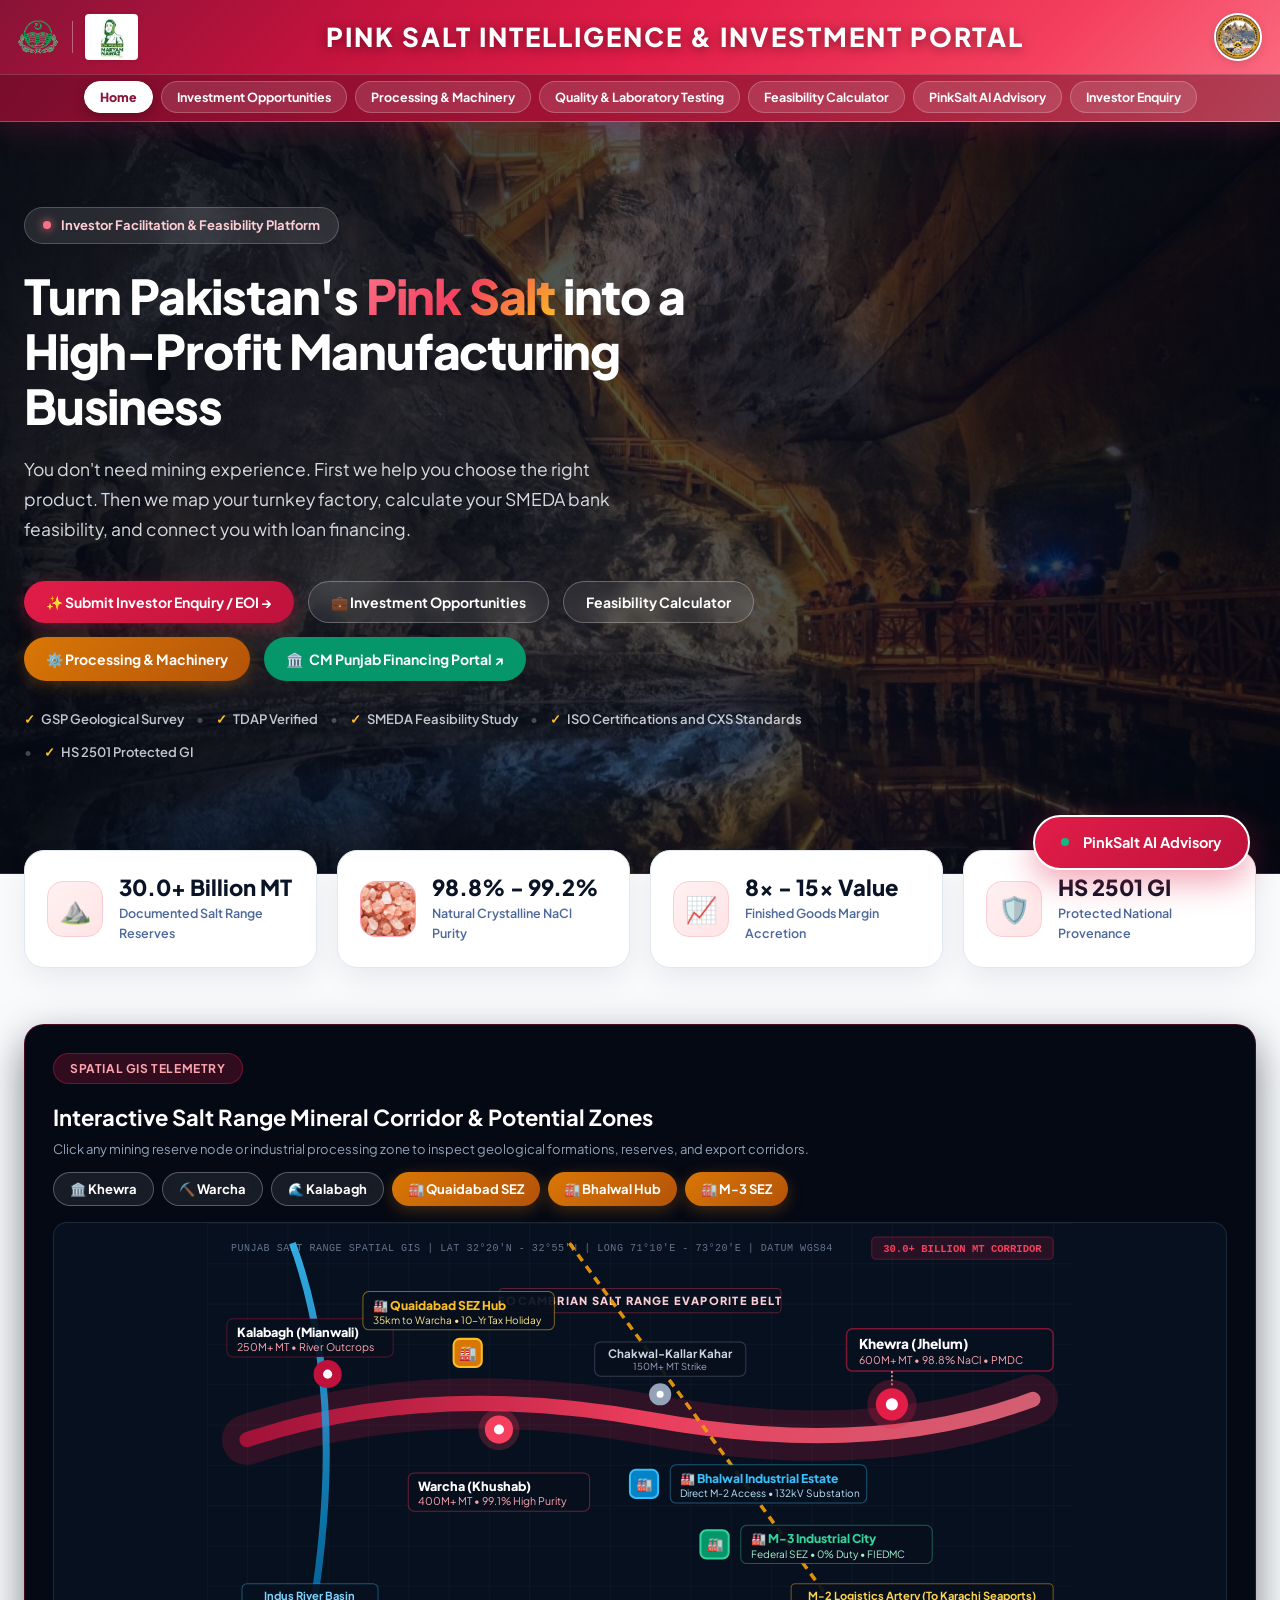
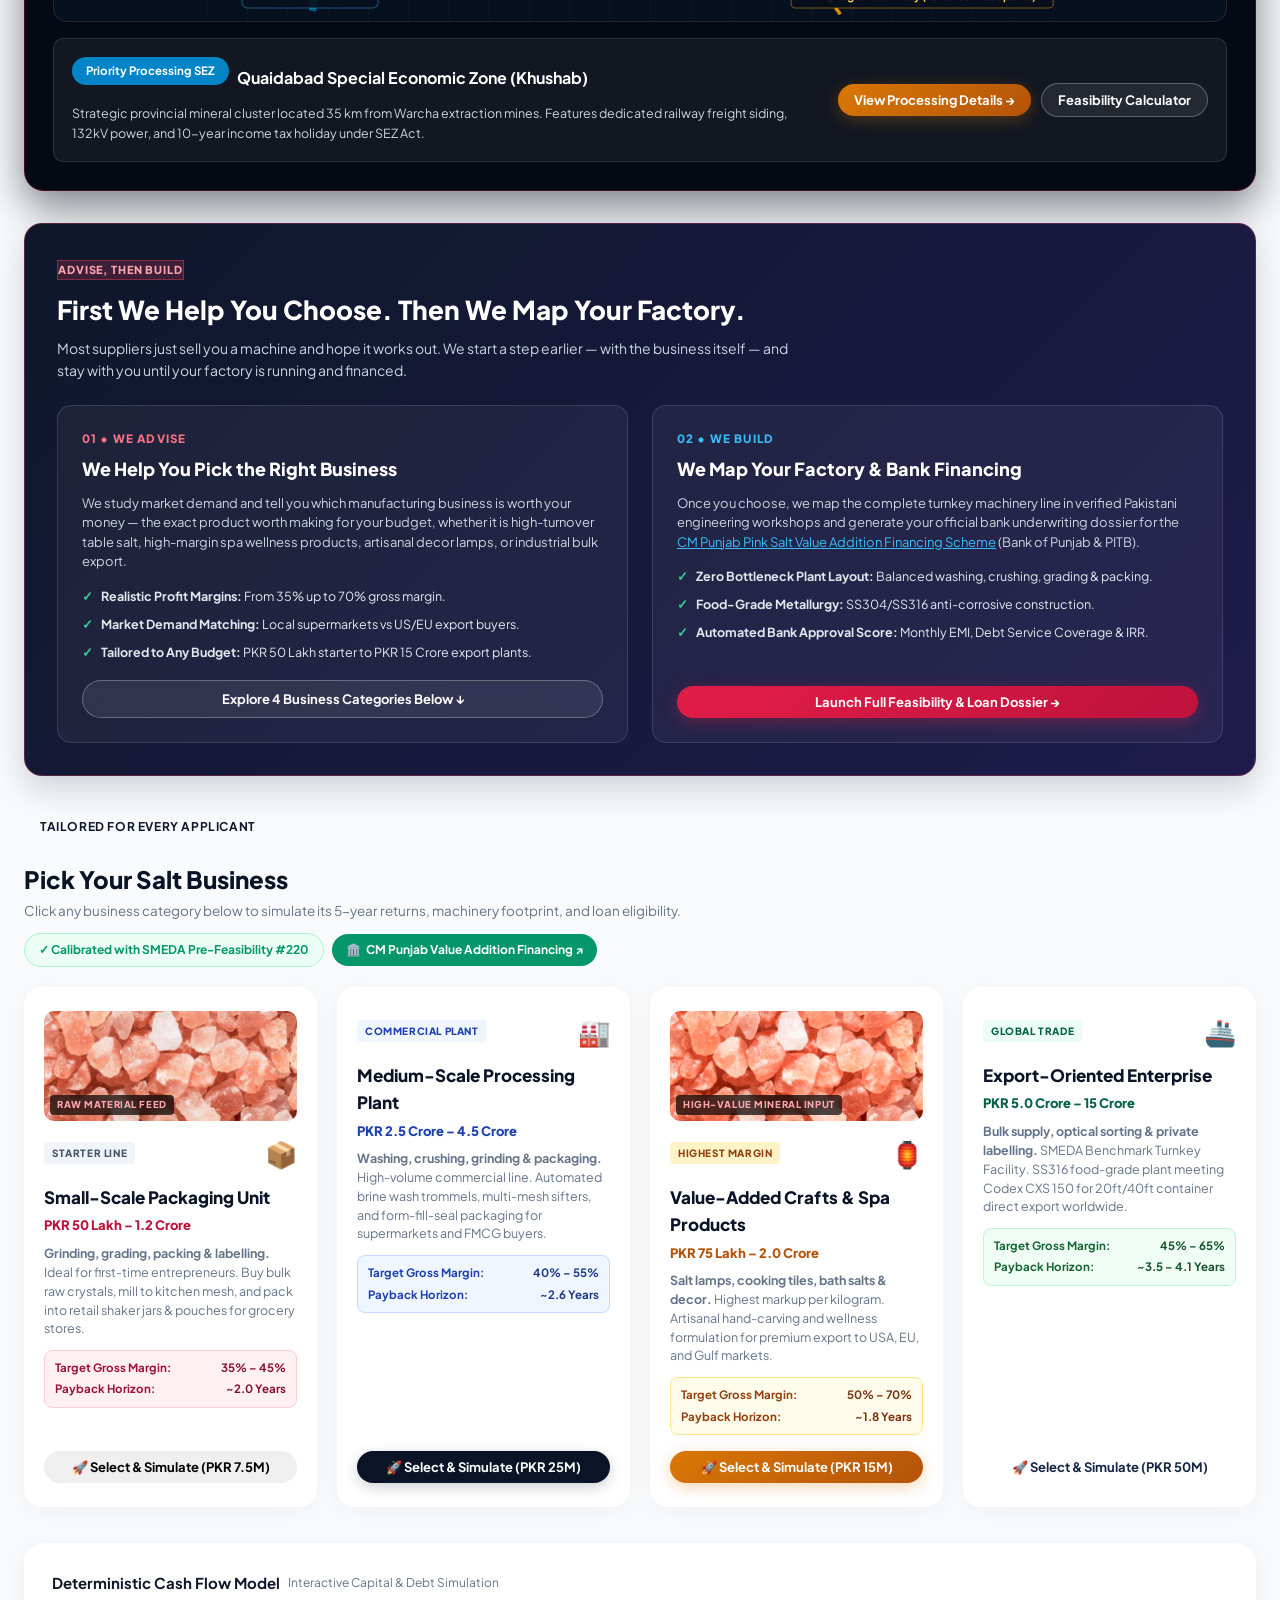
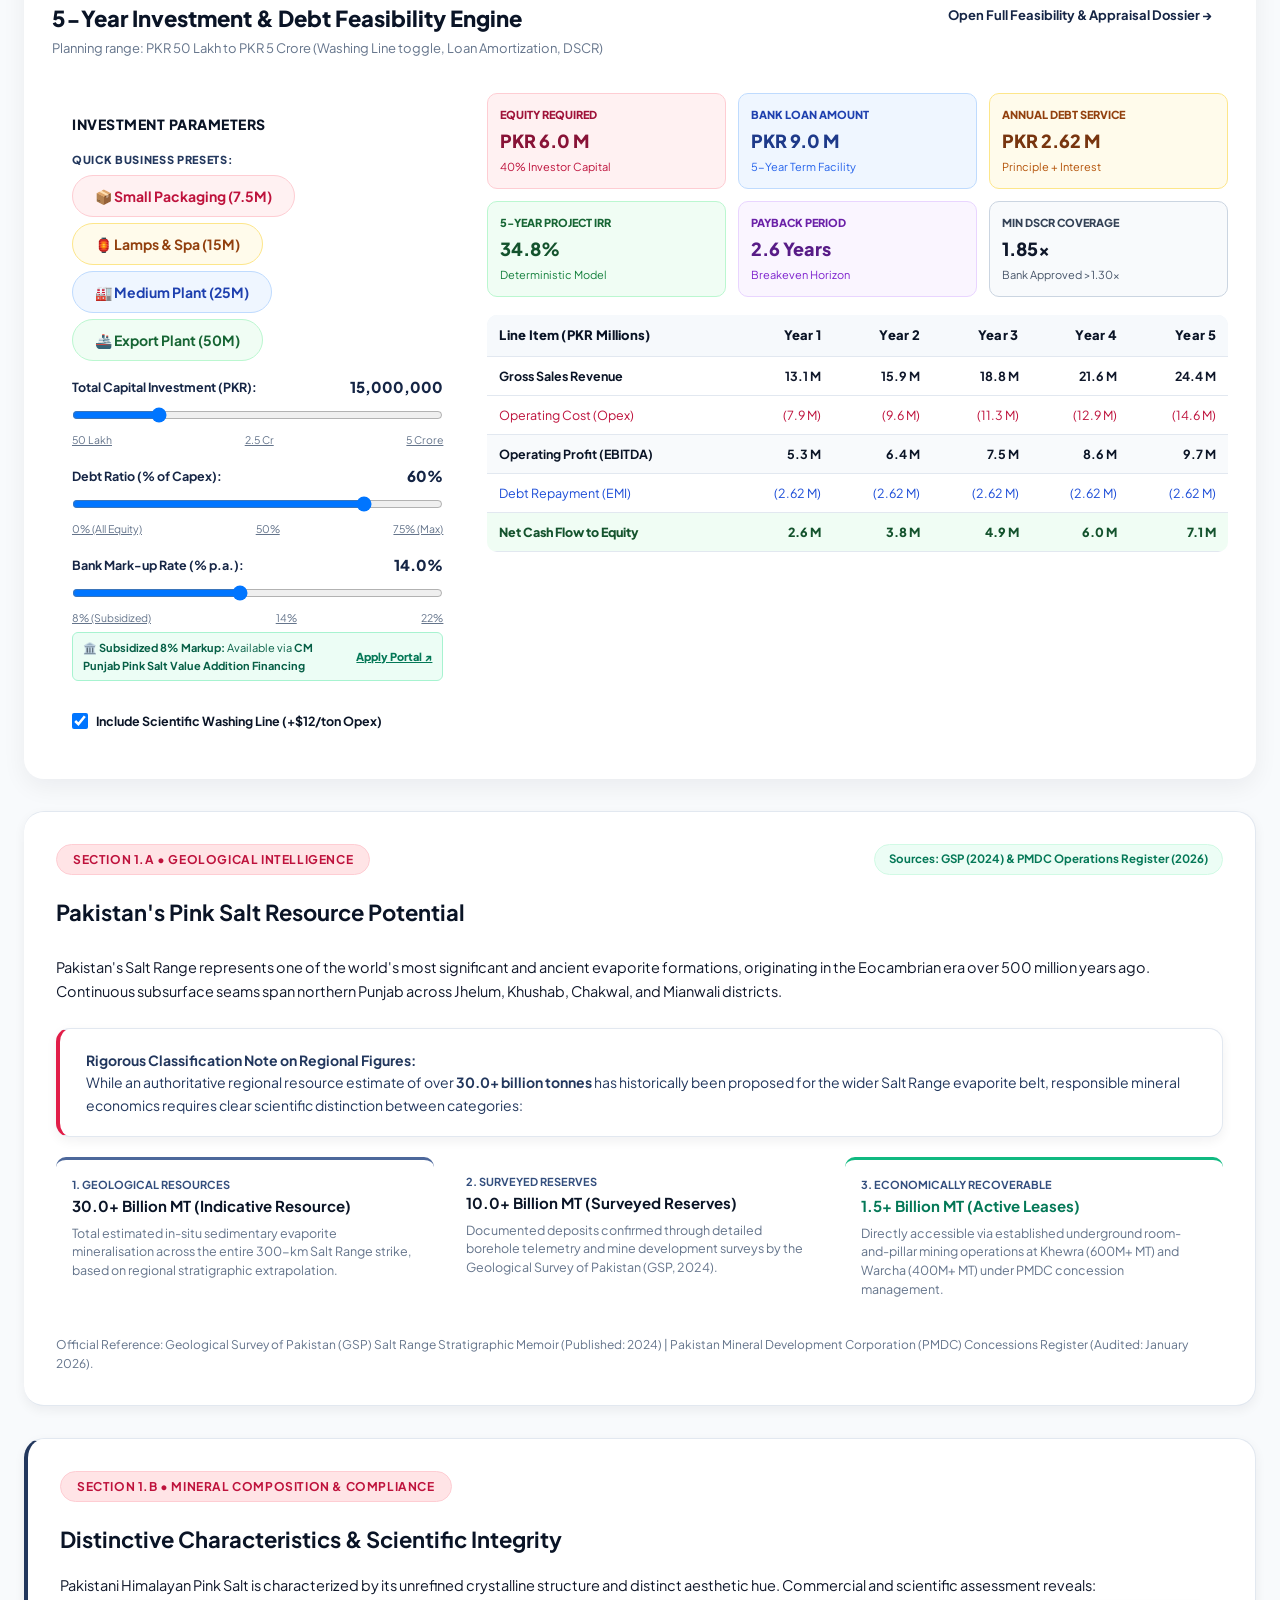
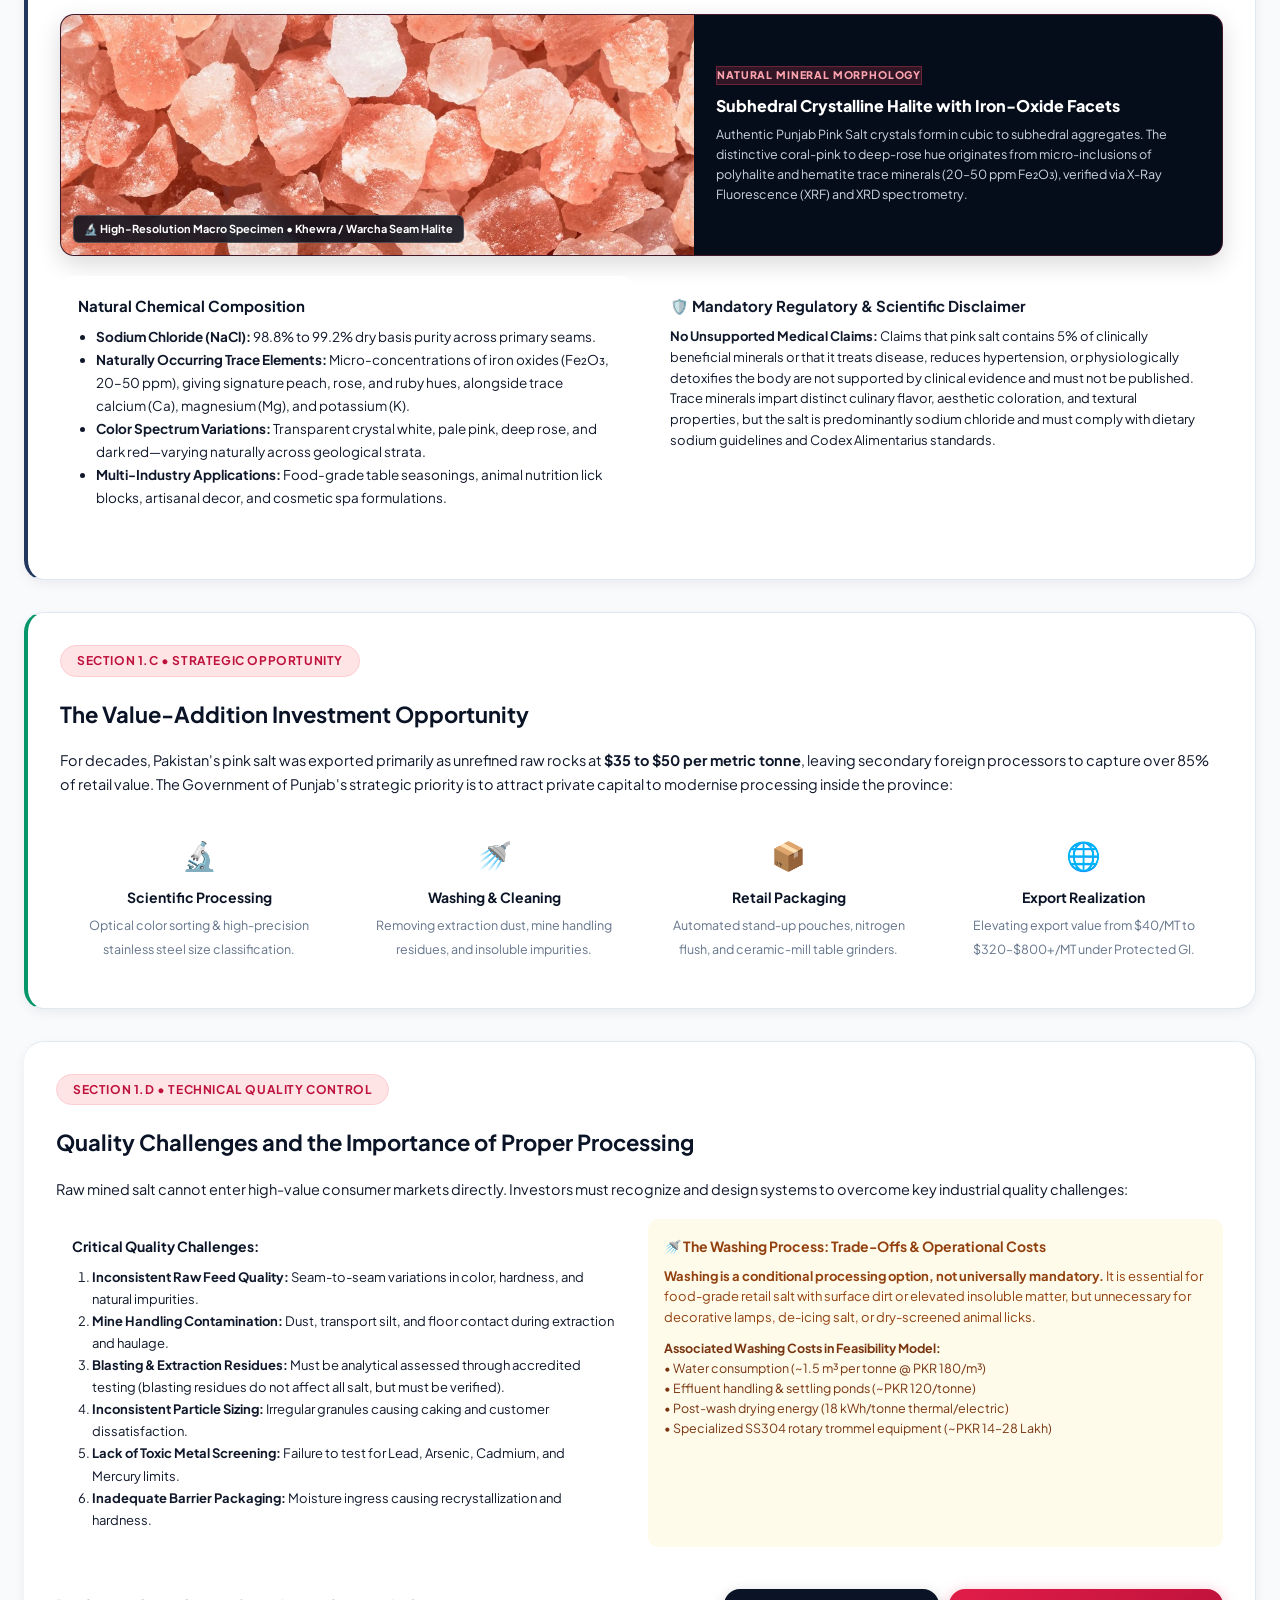
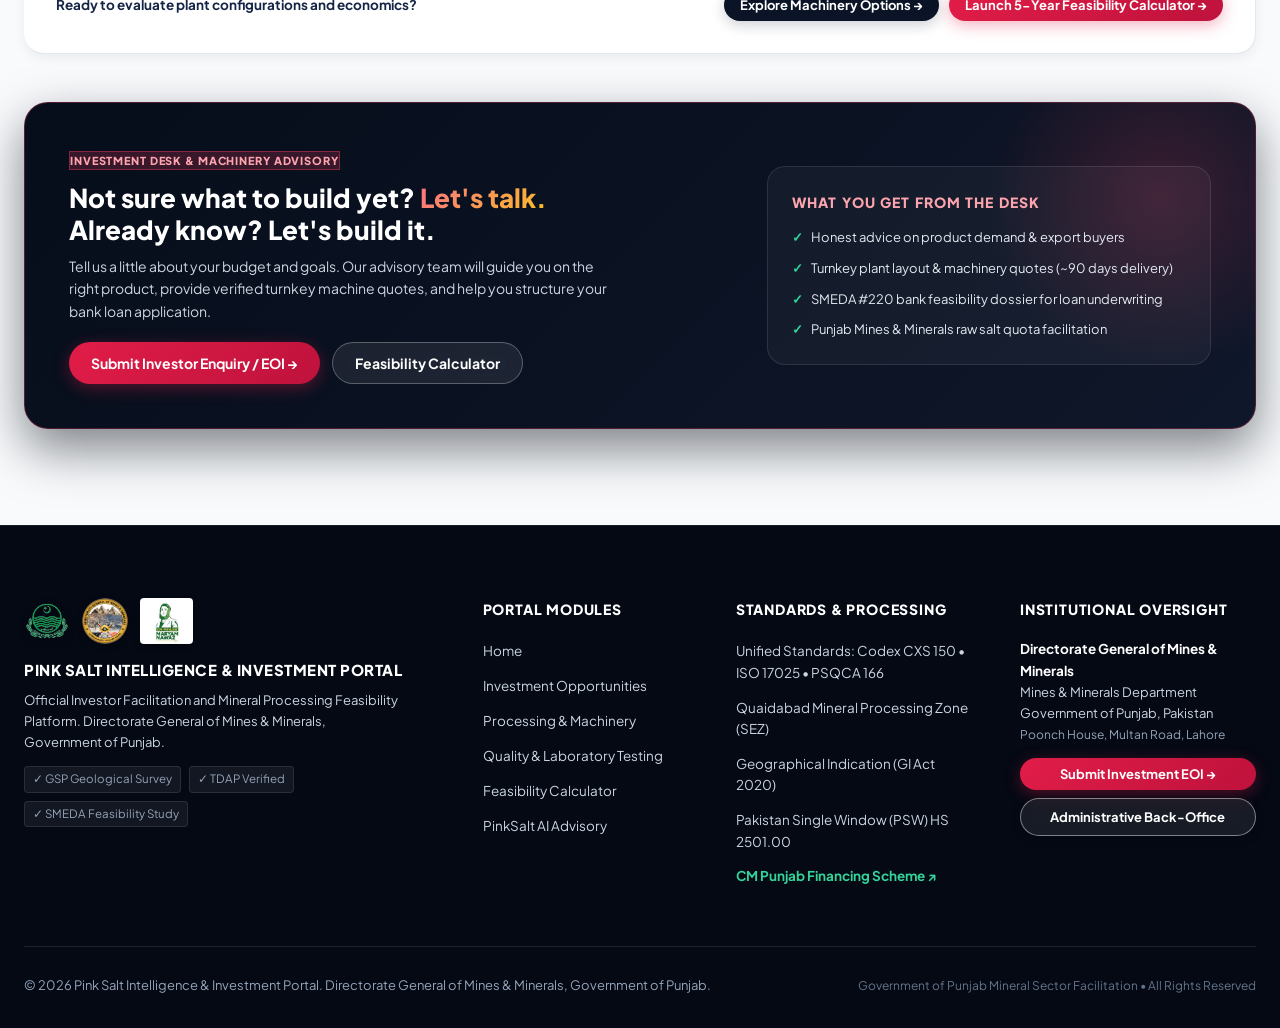
==== commit 17493157: "feat(ui): complete UX overhaul, responsive grids, unified standards, and zero redundancy QA/QC" ====
--- a/static/index.html
+++ b/static/index.html
@@ -10,7 +10,7 @@
   <link rel="icon" type="image/png" sizes="32x32" href="images/favicon-32x32.png">
   <link rel="icon" type="image/png" sizes="64x64" href="images/pink-salt-favicon.png">
   <link rel="apple-touch-icon" sizes="180x180" href="images/apple-touch-icon.png">
-  <link rel="stylesheet" href="css/portal.css?v=20261105.13">
+  <link rel="stylesheet" href="css/portal.css?v=20261105.15">
 </head>
 <body>
 
@@ -39,15 +39,16 @@
       </div>
     </div>
 
-    <!-- Quick Navigation Tabs (Revealed on Cursor Hover Over Header) -->
+    <!-- Quick Navigation Tabs (Executive Sub-Header) -->
     <div class="header-hover-shelf" id="header-hover-shelf">
       <div class="container hover-shelf-container">
-        <a class="header-hover-tab" onclick="switchView('home')">Home</a>
-        <a class="header-hover-tab" onclick="switchView('opportunities')">Investment Opportunities</a>
-        <a class="header-hover-tab" onclick="switchView('processing-options')">Processing &amp; Machinery</a>
-        <a class="header-hover-tab" onclick="switchView('quality-testing')">Quality &amp; Laboratory Testing</a>
-        <a class="header-hover-tab" onclick="switchView('calculator')">Feasibility Calculator</a>
-        <a class="header-hover-tab" onclick="switchView('enquiry')">Investor Enquiry</a>
+        <a class="header-hover-tab active" data-view="home" onclick="switchView('home')">Home</a>
+        <a class="header-hover-tab" data-view="opportunities" onclick="switchView('opportunities')">Investment Opportunities</a>
+        <a class="header-hover-tab" data-view="processing-options" onclick="switchView('processing-options')">Processing &amp; Machinery</a>
+        <a class="header-hover-tab" data-view="quality-testing" onclick="switchView('quality-testing')">Quality &amp; Laboratory Testing</a>
+        <a class="header-hover-tab" data-view="calculator" onclick="switchView('calculator')">Feasibility Calculator</a>
+        <a class="header-hover-tab" data-view="ai" onclick="switchView('ai')">PinkSalt AI Advisory</a>
+        <a class="header-hover-tab" data-view="enquiry" onclick="switchView('enquiry')">Investor Enquiry</a>
       </div>
     </div>
 
@@ -58,6 +59,7 @@
       <a class="nav-link" data-view="processing-options" onclick="switchView('processing-options'); toggleMobileNav()">Processing &amp; Machinery</a>
       <a class="nav-link" data-view="quality-testing" onclick="switchView('quality-testing'); toggleMobileNav()">Quality &amp; Laboratory Testing</a>
       <a class="nav-link" data-view="calculator" onclick="switchView('calculator'); toggleMobileNav()">Feasibility Calculator</a>
+      <a class="nav-link" data-view="ai" onclick="switchView('ai'); toggleMobileNav()">PinkSalt AI Advisory</a>
       <a class="nav-link" data-view="enquiry" onclick="switchView('enquiry'); toggleMobileNav()">Investor Enquiry / EOI</a>
       <button class="btn btn-outline" style="width:100%; margin-top:12px;" onclick="switchView('admin'); toggleMobileNav()">Administrative Back-Office</button>
     </div>
@@ -297,6 +299,81 @@
         </div>
 
         <!-- ======================================================== -->
+        <!-- ADVISE, THEN BUILD (FIRST WE HELP YOU CHOOSE. THEN WE MAP YOUR FACTORY.) -->
+        <!-- ======================================================== -->
+        <div id="advise-then-build-section" style="margin-bottom:36px; background:linear-gradient(135deg, #0f172a 0%, #1e1b4b 100%); border-radius:18px; padding:32px; border:1px solid rgba(244,63,94,0.3); box-shadow:0 12px 32px rgba(15,23,42,0.18); position:relative; overflow:hidden;">
+          <div style="max-width:760px; margin-bottom:24px;">
+            <span class="badge" style="background:rgba(244,63,94,0.2); color:#fda4af; border:1px solid rgba(244,63,94,0.4); font-size:11px; font-weight:800; letter-spacing:0.08em; margin-bottom:10px; display:inline-block;">
+              ADVISE, THEN BUILD
+            </span>
+            <h3 style="font-size:26px; font-weight:900; color:#ffffff; margin:4px 0 10px 0; line-height:1.25;">
+              First We Help You Choose. Then We Map Your Factory.
+            </h3>
+            <p style="font-size:14px; color:#cbd5e1; line-height:1.6; margin:0;">
+              Most suppliers just sell you a machine and hope it works out. We start a step earlier — with the business itself — and stay with you until your factory is running and financed.
+            </p>
+          </div>
+
+          <div class="grid-2" style="gap:24px;">
+            <!-- 01 • WE ADVISE -->
+            <div style="background:rgba(255,255,255,0.05); border:1px solid rgba(255,255,255,0.12); border-radius:14px; padding:24px; display:flex; flex-direction:column; justify-content:space-between;">
+              <div>
+                <div style="font-size:11.5px; font-weight:800; color:#fb7185; letter-spacing:0.1em; text-transform:uppercase; margin-bottom:6px;">01 • WE ADVISE</div>
+                <h4 style="font-size:18px; font-weight:800; color:#ffffff; margin:0 0 10px 0;">We Help You Pick the Right Business</h4>
+                <p style="font-size:13px; color:#cbd5e1; line-height:1.5; margin-bottom:14px;">
+                  We study market demand and tell you which manufacturing business is worth your money — the exact product worth making for your budget, whether it is high-turnover table salt, high-margin spa wellness products, artisanal decor lamps, or industrial bulk export.
+                </p>
+                <ul style="list-style:none; padding:0; margin:0 0 18px 0; display:flex; flex-direction:column; gap:8px; font-size:12.5px; color:#e2e8f0;">
+                  <li style="display:flex; align-items:flex-start; gap:8px;">
+                    <span style="color:#34d399; font-weight:900;">✓</span>
+                    <span><strong>Realistic Profit Margins:</strong> From 35% up to 70% gross margin.</span>
+                  </li>
+                  <li style="display:flex; align-items:flex-start; gap:8px;">
+                    <span style="color:#34d399; font-weight:900;">✓</span>
+                    <span><strong>Market Demand Matching:</strong> Local supermarkets vs US/EU export buyers.</span>
+                  </li>
+                  <li style="display:flex; align-items:flex-start; gap:8px;">
+                    <span style="color:#34d399; font-weight:900;">✓</span>
+                    <span><strong>Tailored to Any Budget:</strong> PKR 50 Lakh starter to PKR 15 Crore export plants.</span>
+                  </li>
+                </ul>
+              </div>
+              <a href="#business-categories-section" class="btn btn-outline-light btn-sm" style="width:100%; justify-content:center; font-weight:700;">
+                Explore 4 Business Categories Below ↓
+              </a>
+            </div>
+
+            <!-- 02 • WE BUILD -->
+            <div style="background:rgba(255,255,255,0.05); border:1px solid rgba(255,255,255,0.12); border-radius:14px; padding:24px; display:flex; flex-direction:column; justify-content:space-between;">
+              <div>
+                <div style="font-size:11.5px; font-weight:800; color:#38bdf8; letter-spacing:0.1em; text-transform:uppercase; margin-bottom:6px;">02 • WE BUILD</div>
+                <h4 style="font-size:18px; font-weight:800; color:#ffffff; margin:0 0 10px 0;">We Map Your Factory &amp; Bank Financing</h4>
+                <p style="font-size:13px; color:#cbd5e1; line-height:1.5; margin-bottom:14px;">
+                  Once you choose, we map the complete turnkey machinery line in verified Pakistani engineering workshops and generate your official bank underwriting dossier for the <a href="https://pinksalt.punjab.gov.pk/landing" target="_blank" rel="noopener noreferrer" style="color:#38bdf8; text-decoration:underline;">CM Punjab Pink Salt Value Addition Financing Scheme</a> (Bank of Punjab &amp; PITB).
+                </p>
+                <ul style="list-style:none; padding:0; margin:0 0 18px 0; display:flex; flex-direction:column; gap:8px; font-size:12.5px; color:#e2e8f0;">
+                  <li style="display:flex; align-items:flex-start; gap:8px;">
+                    <span style="color:#34d399; font-weight:900;">✓</span>
+                    <span><strong>Zero Bottleneck Plant Layout:</strong> Balanced washing, crushing, grading &amp; packing.</span>
+                  </li>
+                  <li style="display:flex; align-items:flex-start; gap:8px;">
+                    <span style="color:#34d399; font-weight:900;">✓</span>
+                    <span><strong>Food-Grade Metallurgy:</strong> SS304/SS316 anti-corrosive construction.</span>
+                  </li>
+                  <li style="display:flex; align-items:flex-start; gap:8px;">
+                    <span style="color:#34d399; font-weight:900;">✓</span>
+                    <span><strong>Automated Bank Approval Score:</strong> Monthly EMI, Debt Service Coverage &amp; IRR.</span>
+                  </li>
+                </ul>
+              </div>
+              <button class="btn btn-primary btn-sm" style="width:100%; justify-content:center; font-weight:700;" onclick="switchView('calculator')">
+                Launch Full Feasibility &amp; Loan Dossier →
+              </button>
+            </div>
+          </div>
+        </div>
+
+        <!-- ======================================================== -->
         <!-- 4 APPLICANT BUSINESS CATEGORIES (INTERACTIVE TILES) -->
         <!-- ======================================================== -->
         <div id="business-categories-section" style="margin-bottom:36px;">
@@ -459,48 +536,7 @@
           </div>
         </div>
 
-        <!-- ======================================================== -->
-        <!-- 3-STEP GUIDED ROADMAP -->
-        <!-- ======================================================== -->
-        <div style="margin-bottom:36px;">
-          <div class="epk-roadmap-grid">
-            <div class="epk-roadmap-step">
-              <div class="epk-step-num">01</div>
-              <div>
-                <h4 style="font-size:15px; font-weight:800; color:var(--navy-900); margin:0 0 4px 0;">
-                  Pick Your Product &amp; Market
-                </h4>
-                <p style="font-size:12.5px; color:var(--text-muted); margin:0; line-height:1.5;">
-                  Select table salt, bath spa salts, gourmet grinders, or lamps based on your available capital and sales channels.
-                </p>
-              </div>
-            </div>
-
-            <div class="epk-roadmap-step">
-              <div class="epk-step-num">02</div>
-              <div>
-                <h4 style="font-size:15px; font-weight:800; color:var(--navy-900); margin:0 0 4px 0;">
-                  Map Your Turnkey Factory
-                </h4>
-                <p style="font-size:12.5px; color:var(--text-muted); margin:0; line-height:1.5;">
-                  Get the complete machine layout — washing, crushing, grading &amp; automated packaging built in Pakistani workshops.
-                </p>
-              </div>
-            </div>
-
-            <div class="epk-roadmap-step">
-              <div class="epk-step-num">03</div>
-              <div>
-                <h4 style="font-size:15px; font-weight:800; color:var(--navy-900); margin:0 0 4px 0;">
-                  Get Bank Loan Approval
-                </h4>
-                <p style="font-size:12.5px; color:var(--text-muted); margin:0; line-height:1.5;">
-                  Simulate your debt ratio, verify DSCR coverage (&gt;1.30x), and download a bank-ready SMEDA feasibility report.
-                </p>
-              </div>
-            </div>
-          </div>
-        </div>
+
 
         <!-- ======================================================== -->
         <!-- 5-YEAR INVESTMENT & DEBT FEASIBILITY ENGINE (INTERACTIVE SHOWCASE) -->
@@ -524,7 +560,7 @@
             </button>
           </div>
 
-          <div style="display:grid; grid-template-columns:1fr 2fr; gap:24px;">
+          <div class="calc-engine-grid">
             <!-- Controls Column -->
             <div style="background:var(--bg-alt); padding:20px; border-radius:var(--radius-md); border:1px solid var(--border);">
               <h4 style="font-size:14px; font-weight:800; color:var(--navy-900); margin:0 0 16px 0; text-transform:uppercase; letter-spacing:0.5px;">
@@ -600,7 +636,7 @@
             <!-- KPI Cards & 5-Year Cash Flow Projections -->
             <div>
               <!-- 6 Metrics Cards Grid -->
-              <div style="display:grid; grid-template-columns:repeat(3, 1fr); gap:12px; margin-bottom:18px;">
+              <div class="engine-kpi-grid">
                 <div style="background:#fff1f2; border:1px solid #fecdd3; padding:12px; border-radius:var(--radius-sm);">
                   <div style="font-size:11px; text-transform:uppercase; font-weight:800; color:#9f1239;">Equity Required</div>
                   <div id="kpi-engine-equity" style="font-size:18px; font-weight:900; color:#881337; margin:3px 0;">PKR 6.0 M</div>
@@ -878,7 +914,7 @@
         <!-- ======================================================== -->
         <div class="epk-bottom-cta-banner">
           <div style="position:absolute; top:-80px; right:-80px; width:350px; height:350px; background:radial-gradient(circle, rgba(244,63,94,0.2) 0%, transparent 70%); pointer-events:none;"></div>
-          <div style="display:grid; grid-template-columns:1.5fr 1fr; gap:32px; align-items:center; position:relative; z-index:2;">
+          <div class="epk-cta-grid">
             <div>
               <span class="badge" style="background:rgba(244,63,94,0.2); color:#fda4af; border:1px solid rgba(244,63,94,0.4); font-size:11px; font-weight:800; letter-spacing:0.08em; margin-bottom:12px; display:inline-block;">
                 INVESTMENT DESK &amp; MACHINERY ADVISORY
@@ -892,7 +928,7 @@
               </p>
               <div style="display:flex; flex-wrap:wrap; gap:12px;">
                 <button class="btn btn-primary" onclick="switchView('enquiry')">
-                  ✨ Submit Investor Enquiry / EOI →
+                  Submit Investor Enquiry / EOI →
                 </button>
                 <button class="btn btn-outline-light" onclick="switchView('calculator')">
                   Feasibility Calculator
@@ -1382,6 +1418,23 @@
           <p class="section-subtitle">Authoritative standards (Codex, ISO, PSQCA), analytical testing methods, accredited laboratory directory for Lahore &amp; Pakistan, and testing cost calculator.</p>
         </div>
 
+        <!-- Unified Standards & Compliance Framework Banner -->
+        <div class="card" style="margin-bottom:24px; padding:22px 26px; background:linear-gradient(135deg, #0f172a 0%, #1e293b 100%); border:1px solid #334155; border-radius:var(--radius-md); box-shadow:0 8px 24px rgba(15,23,42,0.12);">
+          <div style="display:flex; justify-content:space-between; align-items:center; flex-wrap:wrap; gap:16px;">
+            <div style="max-width:800px;">
+              <span class="badge" style="background:rgba(56,189,248,0.2); color:#38bdf8; border:1px solid rgba(56,189,248,0.4); font-size:11px; font-weight:800; letter-spacing:0.08em; text-transform:uppercase; margin-bottom:8px; display:inline-block;">Unified Regulatory &amp; Compliance Funnel</span>
+              <h3 style="font-size:21px; font-weight:900; color:#ffffff; margin:0 0 6px 0;">Codex CXS 150-1985 &bull; ISO 17025:2017 &bull; PSQCA 166:2008</h3>
+              <p style="font-size:13.5px; color:#cbd5e1; margin:0; line-height:1.6;">
+                All pink salt manufactured in Punjab for domestic distribution and global export operates under a single integrated quality architecture: mandatory national licensing (<strong>PSQCA 166:2008</strong>), certified third-party laboratory verification (<strong>ISO 17025:2017</strong>), and global food-grade purity thresholds (<strong>Codex CXS 150/192/193</strong>).
+              </p>
+            </div>
+            <div style="display:flex; gap:10px; flex-wrap:wrap;">
+              <span style="background:rgba(255,255,255,0.08); border:1px solid rgba(255,255,255,0.2); padding:8px 14px; border-radius:8px; font-size:12px; font-weight:700; color:#38bdf8;">Single Compliance Chain</span>
+              <span style="background:rgba(255,255,255,0.08); border:1px solid rgba(255,255,255,0.2); padding:8px 14px; border-radius:8px; font-size:12px; font-weight:700; color:#4ade80;">PSW HS 2501 Clear</span>
+            </div>
+          </div>
+        </div>
+
         <!-- Standards Comparison Table -->
         <div class="standards-table-wrapper">
           <div style="padding:18px 24px; border-bottom:1px solid var(--border); background:#ffffff;">
@@ -1654,396 +1707,6 @@
         </div>
 
 
-
-        <!-- ======================================================== -->
-        <!-- 4 APPLICANT BUSINESS CATEGORIES (INTERACTIVE TILES) -->
-        <!-- ======================================================== -->
-        <div id="business-categories-section" style="margin-bottom:36px;">
-          <div style="display:flex; justify-content:space-between; align-items:flex-end; flex-wrap:wrap; gap:12px; margin-bottom:20px;">
-            <div>
-              <span class="section-badge" style="background:var(--rose-50); color:var(--rose-800); border:1px solid var(--rose-200);">Tailored For Every Applicant</span>
-              <h3 style="font-size:24px; font-weight:800; color:var(--navy-900); margin:6px 0 2px 0;">
-                Pick Your Salt Business
-              </h3>
-              <p style="font-size:13.5px; color:var(--text-muted); margin:0;">
-                Click any business category below to simulate its 5-year returns, machinery footprint, and loan eligibility.
-              </p>
-            </div>
-            <div style="display:flex; align-items:center; gap:8px; flex-wrap:wrap;">
-              <span style="font-size:12px; font-weight:700; color:#059669; background:#ecfdf5; border:1px solid #a7f3d0; padding:6px 14px; border-radius:9999px;">
-                ✓ Calibrated with SMEDA Pre-Feasibility #220
-              </span>
-              <a href="https://pinksalt.punjab.gov.pk/landing" target="_blank" rel="noopener noreferrer" style="font-size:12px; font-weight:700; color:#ffffff; background:#059669; border:none; padding:6px 14px; border-radius:9999px; text-decoration:none; display:inline-flex; align-items:center; gap:5px;">
-                <span>🏛️</span> CM Punjab Value Addition Financing ↗
-              </a>
-            </div>
-          </div>
-
-          <div class="epk-category-grid">
-            <!-- 1. Small-scale packaging unit -->
-            <div class="epk-category-tile" id="tile-cat-small-packaging" onclick="selectCategoryAndSimulate('small_packaging', 7500000)">
-              <div>
-                <div style="display:flex; justify-content:space-between; align-items:center; margin-bottom:10px;">
-                  <span style="font-size:10px; font-weight:800; letter-spacing:0.06em; text-transform:uppercase; background:#f1f5f9; color:#475569; padding:3px 8px; border-radius:4px;">Starter Line</span>
-                  <span style="font-size:26px;">📦</span>
-                </div>
-                <h4 style="font-size:17px; font-weight:800; color:var(--navy-900); margin:0 0 4px 0;">
-                  Small-Scale Packaging Unit
-                </h4>
-                <div style="font-size:13px; font-weight:800; color:#be123c; margin-bottom:8px;">
-                  PKR 50 Lakh – 1.2 Crore
-                </div>
-                <p style="font-size:12.5px; color:var(--text-muted); line-height:1.5; margin-bottom:12px;">
-                  <strong>Grinding, grading, packing &amp; labelling.</strong> Ideal for first-time entrepreneurs. Buy bulk raw crystals, mill to kitchen mesh, and pack into retail shaker jars &amp; pouches for grocery stores.
-                </p>
-                <div style="background:#fff1f2; border:1px solid #fecdd3; border-radius:8px; padding:8px 10px; font-size:11.5px; margin-bottom:16px;">
-                  <div style="display:flex; justify-content:space-between; margin-bottom:3px;">
-                    <span style="color:#9f1239; font-weight:700;">Target Gross Margin:</span>
-                    <strong style="color:#881337;">35% – 45%</strong>
-                  </div>
-                  <div style="display:flex; justify-content:space-between;">
-                    <span style="color:#9f1239; font-weight:700;">Payback Horizon:</span>
-                    <strong style="color:#881337;">~2.0 Years</strong>
-                  </div>
-                </div>
-              </div>
-              <button class="btn btn-rose btn-sm" onclick="event.stopPropagation(); selectCategoryAndSimulate('small_packaging', 7500000)" style="width:100%; justify-content:center;">
-                🚀 Select &amp; Simulate (PKR 7.5M)
-              </button>
-            </div>
-
-            <!-- 2. Medium-scale manufacturing unit -->
-            <div class="epk-category-tile" id="tile-cat-medium-manufacturing" onclick="selectCategoryAndSimulate('medium_manufacturing', 25000000)">
-              <div>
-                <div style="display:flex; justify-content:space-between; align-items:center; margin-bottom:10px;">
-                  <span style="font-size:10px; font-weight:800; letter-spacing:0.06em; text-transform:uppercase; background:#eff6ff; color:#1e40af; padding:3px 8px; border-radius:4px;">Commercial Plant</span>
-                  <span style="font-size:26px;">🏭</span>
-                </div>
-                <h4 style="font-size:17px; font-weight:800; color:var(--navy-900); margin:0 0 4px 0;">
-                  Medium-Scale Processing Plant
-                </h4>
-                <div style="font-size:13px; font-weight:800; color:#1e40af; margin-bottom:8px;">
-                  PKR 2.5 Crore – 4.5 Crore
-                </div>
-                <p style="font-size:12.5px; color:var(--text-muted); line-height:1.5; margin-bottom:12px;">
-                  <strong>Washing, crushing, grinding &amp; packaging.</strong> High-volume commercial line. Automated brine wash trommels, multi-mesh sifters, and form-fill-seal packaging for supermarkets and FMCG buyers.
-                </p>
-                <div style="background:#eff6ff; border:1px solid #bfdbfe; border-radius:8px; padding:8px 10px; font-size:11.5px; margin-bottom:16px;">
-                  <div style="display:flex; justify-content:space-between; margin-bottom:3px;">
-                    <span style="color:#1e40af; font-weight:700;">Target Gross Margin:</span>
-                    <strong style="color:#1e3a8a;">40% – 55%</strong>
-                  </div>
-                  <div style="display:flex; justify-content:space-between;">
-                    <span style="color:#1e40af; font-weight:700;">Payback Horizon:</span>
-                    <strong style="color:#1e3a8a;">~2.6 Years</strong>
-                  </div>
-                </div>
-              </div>
-              <button class="btn btn-navy btn-sm" onclick="event.stopPropagation(); selectCategoryAndSimulate('medium_manufacturing', 25000000)" style="width:100%; justify-content:center;">
-                🚀 Select &amp; Simulate (PKR 25M)
-              </button>
-            </div>
-
-            <!-- 3. Value-added product manufacturing -->
-            <div class="epk-category-tile" id="tile-cat-value-added" onclick="selectCategoryAndSimulate('value_added_products', 15000000)">
-              <div>
-                <div style="display:flex; justify-content:space-between; align-items:center; margin-bottom:10px;">
-                  <span style="font-size:10px; font-weight:800; letter-spacing:0.06em; text-transform:uppercase; background:#fef3c7; color:#92400e; padding:3px 8px; border-radius:4px;">Highest Margin</span>
-                  <span style="font-size:26px;">🏮</span>
-                </div>
-                <h4 style="font-size:17px; font-weight:800; color:var(--navy-900); margin:0 0 4px 0;">
-                  Value-Added Crafts &amp; Spa Products
-                </h4>
-                <div style="font-size:13px; font-weight:800; color:#b45309; margin-bottom:8px;">
-                  PKR 75 Lakh – 2.0 Crore
-                </div>
-                <p style="font-size:12.5px; color:var(--text-muted); line-height:1.5; margin-bottom:12px;">
-                  <strong>Salt lamps, cooking tiles, bath salts &amp; decor.</strong> Highest markup per kilogram. Artisanal hand-carving and wellness formulation for premium export to USA, EU, and Gulf markets.
-                </p>
-                <div style="background:#fffbeb; border:1px solid #fde68a; border-radius:8px; padding:8px 10px; font-size:11.5px; margin-bottom:16px;">
-                  <div style="display:flex; justify-content:space-between; margin-bottom:3px;">
-                    <span style="color:#92400e; font-weight:700;">Target Gross Margin:</span>
-                    <strong style="color:#78350f;">50% – 70%</strong>
-                  </div>
-                  <div style="display:flex; justify-content:space-between;">
-                    <span style="color:#92400e; font-weight:700;">Payback Horizon:</span>
-                    <strong style="color:#78350f;">~1.8 Years</strong>
-                  </div>
-                </div>
-              </div>
-              <button class="btn btn-gold btn-sm" onclick="event.stopPropagation(); selectCategoryAndSimulate('value_added_products', 15000000)" style="width:100%; justify-content:center;">
-                🚀 Select &amp; Simulate (PKR 15M)
-              </button>
-            </div>
-
-            <!-- 4. Export-oriented business -->
-            <div class="epk-category-tile" id="tile-cat-export-oriented" onclick="selectCategoryAndSimulate('export_oriented', 50000000)">
-              <div>
-                <div style="display:flex; justify-content:space-between; align-items:center; margin-bottom:10px;">
-                  <span style="font-size:10px; font-weight:800; letter-spacing:0.06em; text-transform:uppercase; background:#ecfdf5; color:#065f46; padding:3px 8px; border-radius:4px;">Global Trade</span>
-                  <span style="font-size:26px;">🚢</span>
-                </div>
-                <h4 style="font-size:17px; font-weight:800; color:var(--navy-900); margin:0 0 4px 0;">
-                  Export-Oriented Enterprise
-                </h4>
-                <div style="font-size:13px; font-weight:800; color:#065f46; margin-bottom:8px;">
-                  PKR 5.0 Crore – 15 Crore
-                </div>
-                <p style="font-size:12.5px; color:var(--text-muted); line-height:1.5; margin-bottom:12px;">
-                  <strong>Bulk supply, optical sorting &amp; private labelling.</strong> SMEDA Benchmark Turnkey Facility. SS316 food-grade plant meeting Codex CXS 150 for 20ft/40ft container direct export worldwide.
-                </p>
-                <div style="background:#f0fdf4; border:1px solid #bbf7d0; border-radius:8px; padding:8px 10px; font-size:11.5px; margin-bottom:16px;">
-                  <div style="display:flex; justify-content:space-between; margin-bottom:3px;">
-                    <span style="color:#166534; font-weight:700;">Target Gross Margin:</span>
-                    <strong style="color:#14532d;">45% – 65%</strong>
-                  </div>
-                  <div style="display:flex; justify-content:space-between;">
-                    <span style="color:#166534; font-weight:700;">Payback Horizon:</span>
-                    <strong style="color:#14532d;">~3.5 – 4.1 Years</strong>
-                  </div>
-                </div>
-              </div>
-              <button class="btn btn-outline btn-sm" onclick="event.stopPropagation(); selectCategoryAndSimulate('export_oriented', 50000000)" style="width:100%; justify-content:center;">
-                🚀 Select &amp; Simulate (PKR 50M)
-              </button>
-            </div>
-          </div>
-        </div>
-
-        <!-- ======================================================== -->
-        <!-- 3-STEP GUIDED ROADMAP -->
-        <!-- ======================================================== -->
-        <div style="margin-bottom:36px;">
-          <div class="epk-roadmap-grid">
-            <div class="epk-roadmap-step">
-              <div class="epk-step-num">01</div>
-              <div>
-                <h4 style="font-size:15px; font-weight:800; color:var(--navy-900); margin:0 0 4px 0;">
-                  Pick Your Product &amp; Market
-                </h4>
-                <p style="font-size:12.5px; color:var(--text-muted); margin:0; line-height:1.5;">
-                  Select table salt, bath spa salts, gourmet grinders, or lamps based on your available capital and sales channels.
-                </p>
-              </div>
-            </div>
-
-            <div class="epk-roadmap-step">
-              <div class="epk-step-num">02</div>
-              <div>
-                <h4 style="font-size:15px; font-weight:800; color:var(--navy-900); margin:0 0 4px 0;">
-                  Map Your Turnkey Factory
-                </h4>
-                <p style="font-size:12.5px; color:var(--text-muted); margin:0; line-height:1.5;">
-                  Get the complete machine layout — washing, crushing, grading &amp; automated packaging built in Pakistani workshops.
-                </p>
-              </div>
-            </div>
-
-            <div class="epk-roadmap-step">
-              <div class="epk-step-num">03</div>
-              <div>
-                <h4 style="font-size:15px; font-weight:800; color:var(--navy-900); margin:0 0 4px 0;">
-                  Get Bank Loan Approval
-                </h4>
-                <p style="font-size:12.5px; color:var(--text-muted); margin:0; line-height:1.5;">
-                  Simulate your debt ratio, verify DSCR coverage (&gt;1.30x), and download a bank-ready SMEDA feasibility report.
-                </p>
-              </div>
-            </div>
-          </div>
-        </div>
-
-        <!-- ======================================================== -->
-        <!-- 5-YEAR INVESTMENT & DEBT FEASIBILITY ENGINE (INTERACTIVE SHOWCASE) -->
-        <!-- ======================================================== -->
-        <div class="card" id="engine-card-showcase-calc" style="margin-bottom:32px; padding:28px; border:1.5px solid var(--rose-200); background:#ffffff; box-shadow:0 8px 24px rgba(15,23,42,0.06);">
-          <div style="display:flex; justify-content:space-between; align-items:center; flex-wrap:wrap; gap:12px; margin-bottom:20px; border-bottom:1px solid var(--border); padding-bottom:14px;">
-            <div>
-              <div style="display:flex; align-items:center; gap:8px;">
-                <span class="badge" style="background:var(--rose-50); color:var(--rose-800); border:1px solid var(--rose-200); font-weight:700;">Deterministic Cash Flow Model</span>
-                <span style="font-size:12px; color:var(--text-muted);">Interactive Capital &amp; Debt Simulation</span>
-              </div>
-              <h3 style="font-size:22px; font-weight:800; color:var(--navy-900); margin:6px 0 2px 0;">
-                5-Year Investment &amp; Debt Feasibility Engine
-              </h3>
-              <p style="font-size:13px; color:var(--text-muted); margin:0;">
-                Planning range: PKR 50 Lakh to PKR 5 Crore (Washing Line toggle, Loan Amortization, DSCR)
-              </p>
-            </div>
-            <button class="btn btn-outline btn-sm" onclick="window.scrollTo({top: 1400, behavior: 'smooth'})">
-              Open Full Feasibility &amp; Appraisal Dossier →
-            </button>
-          </div>
-
-          <div style="display:grid; grid-template-columns:1fr 2fr; gap:24px;">
-            <!-- Controls Column -->
-            <div style="background:var(--bg-alt); padding:20px; border-radius:var(--radius-md); border:1px solid var(--border);">
-              <h4 style="font-size:14px; font-weight:800; color:var(--navy-900); margin:0 0 16px 0; text-transform:uppercase; letter-spacing:0.5px;">
-                Investment Parameters
-              </h4>
-
-              <!-- Quick Category Presets -->
-              <div style="margin-bottom:14px;">
-                <span style="font-size:11px; text-transform:uppercase; font-weight:800; color:var(--navy-700); display:block; margin-bottom:6px; letter-spacing:0.06em;">Quick Business Presets:</span>
-                <div style="display:flex; flex-wrap:wrap; gap:6px;">
-                  <button type="button" class="btn btn-xs" style="background:#fff1f2; color:#be123c; border:1px solid #fecdd3; font-weight:700;" onclick="selectCategoryAndSimulate('small_packaging', 7500000)">📦 Small Packaging (7.5M)</button>
-                  <button type="button" class="btn btn-xs" style="background:#fffbeb; color:#92400e; border:1px solid #fde68a; font-weight:700;" onclick="selectCategoryAndSimulate('value_added_products', 15000000)">🏮 Lamps &amp; Spa (15M)</button>
-                  <button type="button" class="btn btn-xs" style="background:#eff6ff; color:#1e40af; border:1px solid #bfdbfe; font-weight:700;" onclick="selectCategoryAndSimulate('medium_manufacturing', 25000000)">🏭 Medium Plant (25M)</button>
-                  <button type="button" class="btn btn-xs" style="background:#f0fdf4; color:#166534; border:1px solid #bbf7d0; font-weight:700;" onclick="selectCategoryAndSimulate('export_oriented', 50000000)">🚢 Export Plant (50M)</button>
-                </div>
-              </div>
-
-              <!-- Slider 1: Total Capital Investment -->
-              <div style="margin-bottom:18px;">
-                <div style="display:flex; justify-content:space-between; align-items:center; font-size:12.5px; font-weight:700; color:var(--navy-800); margin-bottom:6px;">
-                  <span>Total Capital Investment (PKR):</span>
-                  <span id="display-capex" style="color:var(--rose-700); font-size:15px; font-weight:900;">15,000,000</span>
-                </div>
-                <input type="range" id="input-capex" min="5000000" max="50000000" step="1000000" value="15000000" oninput="updateInteractiveFeasibilityEngine(true)" style="width:100%; accent-color:var(--rose-600); cursor:pointer;">
-                <div style="display:flex; justify-content:space-between; font-size:10.5px; color:var(--text-muted); margin-top:4px;">
-                  <button type="button" class="btn-link-preset" onclick="setEngineCapex(5000000)">50 Lakh</button>
-                  <button type="button" class="btn-link-preset" onclick="setEngineCapex(25000000)">2.5 Cr</button>
-                  <button type="button" class="btn-link-preset" onclick="setEngineCapex(50000000)">5 Crore</button>
-                </div>
-              </div>
-
-              <!-- Slider 2: Debt Ratio -->
-              <div style="margin-bottom:18px;">
-                <div style="display:flex; justify-content:space-between; align-items:center; font-size:12.5px; font-weight:700; color:var(--navy-800); margin-bottom:6px;">
-                  <span>Debt Ratio (% of Capex):</span>
-                  <span id="display-debt-ratio" style="color:var(--rose-700); font-size:15px; font-weight:900;">60%</span>
-                </div>
-                <input type="range" id="input-debt-ratio" min="0" max="75" step="5" value="60" oninput="updateInteractiveFeasibilityEngine(true)" style="width:100%; accent-color:var(--rose-600); cursor:pointer;">
-                <div style="display:flex; justify-content:space-between; font-size:10.5px; color:var(--text-muted); margin-top:4px;">
-                  <button type="button" class="btn-link-preset" onclick="setEngineDebt(0)">0% (All Equity)</button>
-                  <button type="button" class="btn-link-preset" onclick="setEngineDebt(50)">50%</button>
-                  <button type="button" class="btn-link-preset" onclick="setEngineDebt(75)">75% (Max)</button>
-                </div>
-              </div>
-
-              <!-- Slider 3: Bank Mark-up Rate -->
-              <div style="margin-bottom:18px;">
-                <div style="display:flex; justify-content:space-between; align-items:center; font-size:12.5px; font-weight:700; color:var(--navy-800); margin-bottom:6px;">
-                  <span>Bank Mark-up Rate (% p.a.):</span>
-                  <span id="display-interest" style="color:var(--rose-700); font-size:15px; font-weight:900;">14.0%</span>
-                </div>
-                <input type="range" id="input-interest" min="5" max="25" step="0.5" value="14.0" oninput="updateInteractiveFeasibilityEngine(true)" style="width:100%; accent-color:var(--rose-600); cursor:pointer;">
-                <div style="display:flex; justify-content:space-between; font-size:10.5px; color:var(--text-muted); margin-top:4px;">
-                  <button type="button" class="btn-link-preset" onclick="setEngineRate(8.0)">8% (Subsidized)</button>
-                  <button type="button" class="btn-link-preset" onclick="setEngineRate(14.0)">14%</button>
-                  <button type="button" class="btn-link-preset" onclick="setEngineRate(22.0)">22%</button>
-                </div>
-                <div style="margin-top:8px; background:#ecfdf5; border:1px solid #a7f3d0; border-radius:6px; padding:6px 10px; font-size:11px; color:#065f46; display:flex; align-items:center; justify-content:space-between; gap:6px;">
-                  <span>🏛️ <strong>Subsidized 8% Markup:</strong> Available via <strong>CM Punjab Pink Salt Value Addition Financing</strong></span>
-                  <a href="https://pinksalt.punjab.gov.pk/landing" target="_blank" rel="noopener noreferrer" style="color:#047857; font-weight:800; text-decoration:underline; white-space:nowrap;">Apply Portal ↗</a>
-                </div>
-              </div>
-
-              <!-- Checkbox: Scientific Washing Line -->
-              <div style="padding-top:12px; border-top:1px solid var(--border);">
-                <label style="display:flex; align-items:center; gap:8px; font-size:12.5px; font-weight:700; color:var(--navy-900); cursor:pointer;">
-                  <input type="checkbox" id="input-washing" checked onchange="updateInteractiveFeasibilityEngine(true)" style="accent-color:var(--rose-600); width:16px; height:16px;">
-                  <span>Include Scientific Washing Line (+$12/ton Opex)</span>
-                </label>
-              </div>
-            </div>
-
-            <!-- KPI Cards & 5-Year Cash Flow Projections -->
-            <div>
-              <!-- 6 Metrics Cards Grid -->
-              <div style="display:grid; grid-template-columns:repeat(3, 1fr); gap:12px; margin-bottom:18px;">
-                <div style="background:#fff1f2; border:1px solid #fecdd3; padding:12px; border-radius:var(--radius-sm);">
-                  <div style="font-size:11px; text-transform:uppercase; font-weight:800; color:#9f1239;">Equity Required</div>
-                  <div id="kpi-engine-equity" style="font-size:18px; font-weight:900; color:#881337; margin:3px 0;">PKR 6.0 M</div>
-                  <div id="kpi-engine-equity-sub" style="font-size:11px; color:#be123c;">40% Investor Capital</div>
-                </div>
-                <div style="background:#eff6ff; border:1px solid #bfdbfe; padding:12px; border-radius:var(--radius-sm);">
-                  <div style="font-size:11px; text-transform:uppercase; font-weight:800; color:#1e40af;">Bank Loan Amount</div>
-                  <div id="kpi-engine-loan" style="font-size:18px; font-weight:900; color:#1e3a8a; margin:3px 0;">PKR 9.0 M</div>
-                  <div style="font-size:11px; color:#2563eb;">5-Year Term Facility</div>
-                </div>
-                <div style="background:#fffbeb; border:1px solid #fde68a; padding:12px; border-radius:var(--radius-sm);">
-                  <div style="font-size:11px; text-transform:uppercase; font-weight:800; color:#92400e;">Annual Debt Service</div>
-                  <div id="kpi-engine-emi" style="font-size:18px; font-weight:900; color:#78350f; margin:3px 0;">PKR 2.62 M</div>
-                  <div style="font-size:11px; color:#b45309;">Principle + Interest</div>
-                </div>
-                <div style="background:#f0fdf4; border:1px solid #bbf7d0; padding:12px; border-radius:var(--radius-sm);">
-                  <div style="font-size:11px; text-transform:uppercase; font-weight:800; color:#166534;">5-Year Project IRR</div>
-                  <div id="kpi-engine-irr" style="font-size:18px; font-weight:900; color:#14532d; margin:3px 0;">34.8%</div>
-                  <div style="font-size:11px; color:#15803d;">Deterministic Model</div>
-                </div>
-                <div style="background:#faf5ff; border:1px solid #e9d5ff; padding:12px; border-radius:var(--radius-sm);">
-                  <div style="font-size:11px; text-transform:uppercase; font-weight:800; color:#6b21a8;">Payback Period</div>
-                  <div id="kpi-engine-payback" style="font-size:18px; font-weight:900; color:#581c87; margin:3px 0;">2.6 Years</div>
-                  <div style="font-size:11px; color:#7e22ce;">Breakeven Horizon</div>
-                </div>
-                <div style="background:#f8fafc; border:1px solid #cbd5e1; padding:12px; border-radius:var(--radius-sm);">
-                  <div style="font-size:11px; text-transform:uppercase; font-weight:800; color:#334155;">Min DSCR Coverage</div>
-                  <div id="kpi-engine-dscr" style="font-size:18px; font-weight:900; color:#0f172a; margin:3px 0;">1.85x</div>
-                  <div style="font-size:11px; color:#475569;">Bank Approved &gt;1.30x</div>
-                </div>
-              </div>
-
-              <!-- 5-Year Cash Flow Projection Table -->
-              <div class="table-responsive" style="border:1px solid var(--border); border-radius:var(--radius-sm); overflow:hidden;">
-                <table class="data-table" style="margin:0; font-size:12.5px;">
-                  <thead>
-                    <tr style="background:#f1f5f9;">
-                      <th style="padding:10px 12px; text-align:left; color:var(--navy-900);">Line Item (PKR Millions)</th>
-                      <th style="padding:10px 12px; text-align:right;">Year 1</th>
-                      <th style="padding:10px 12px; text-align:right;">Year 2</th>
-                      <th style="padding:10px 12px; text-align:right;">Year 3</th>
-                      <th style="padding:10px 12px; text-align:right;">Year 4</th>
-                      <th style="padding:10px 12px; text-align:right;">Year 5</th>
-                    </tr>
-                  </thead>
-                  <tbody>
-                    <tr>
-                      <td style="padding:9px 12px; font-weight:700; color:var(--navy-900);">Gross Sales Revenue</td>
-                      <td id="engine-row-rev-1" style="padding:9px 12px; text-align:right; font-weight:700;">13.1 M</td>
-                      <td id="engine-row-rev-2" style="padding:9px 12px; text-align:right; font-weight:700;">15.9 M</td>
-                      <td id="engine-row-rev-3" style="padding:9px 12px; text-align:right; font-weight:700;">18.8 M</td>
-                      <td id="engine-row-rev-4" style="padding:9px 12px; text-align:right; font-weight:700;">21.6 M</td>
-                      <td id="engine-row-rev-5" style="padding:9px 12px; text-align:right; font-weight:700;">24.4 M</td>
-                    </tr>
-                    <tr>
-                      <td style="padding:9px 12px; color:#be123c;">Operating Cost (Opex)</td>
-                      <td id="engine-row-opx-1" style="padding:9px 12px; text-align:right; color:#be123c;">(7.9 M)</td>
-                      <td id="engine-row-opx-2" style="padding:9px 12px; text-align:right; color:#be123c;">(9.6 M)</td>
-                      <td id="engine-row-opx-3" style="padding:9px 12px; text-align:right; color:#be123c;">(11.3 M)</td>
-                      <td id="engine-row-opx-4" style="padding:9px 12px; text-align:right; color:#be123c;">(12.9 M)</td>
-                      <td id="engine-row-opx-5" style="padding:9px 12px; text-align:right; color:#be123c;">(14.6 M)</td>
-                    </tr>
-                    <tr style="background:#f8fafc; font-weight:700;">
-                      <td style="padding:9px 12px; color:var(--navy-900);">Operating Profit (EBITDA)</td>
-                      <td id="engine-row-ebt-1" style="padding:9px 12px; text-align:right; color:var(--navy-900);">5.3 M</td>
-                      <td id="engine-row-ebt-2" style="padding:9px 12px; text-align:right; color:var(--navy-900);">6.4 M</td>
-                      <td id="engine-row-ebt-3" style="padding:9px 12px; text-align:right; color:var(--navy-900);">7.5 M</td>
-                      <td id="engine-row-ebt-4" style="padding:9px 12px; text-align:right; color:var(--navy-900);">8.6 M</td>
-                      <td id="engine-row-ebt-5" style="padding:9px 12px; text-align:right; color:var(--navy-900);">9.7 M</td>
-                    </tr>
-                    <tr>
-                      <td style="padding:9px 12px; color:#1d4ed8;">Debt Repayment (EMI)</td>
-                      <td id="engine-row-emi-1" style="padding:9px 12px; text-align:right; color:#1d4ed8;">(2.62 M)</td>
-                      <td id="engine-row-emi-2" style="padding:9px 12px; text-align:right; color:#1d4ed8;">(2.62 M)</td>
-                      <td id="engine-row-emi-3" style="padding:9px 12px; text-align:right; color:#1d4ed8;">(2.62 M)</td>
-                      <td id="engine-row-emi-4" style="padding:9px 12px; text-align:right; color:#1d4ed8;">(2.62 M)</td>
-                      <td id="engine-row-emi-5" style="padding:9px 12px; text-align:right; color:#1d4ed8;">(2.62 M)</td>
-                    </tr>
-                    <tr style="background:#f0fdf4; font-weight:800;">
-                      <td style="padding:9px 12px; color:#14532d;">Net Cash Flow to Equity</td>
-                      <td id="engine-row-net-1" style="padding:9px 12px; text-align:right; color:#14532d;">2.6 M</td>
-                      <td id="engine-row-net-2" style="padding:9px 12px; text-align:right; color:#14532d;">3.8 M</td>
-                      <td id="engine-row-net-3" style="padding:9px 12px; text-align:right; color:#14532d;">4.9 M</td>
-                      <td id="engine-row-net-4" style="padding:9px 12px; text-align:right; color:#14532d;">6.0 M</td>
-                      <td id="engine-row-net-5" style="padding:9px 12px; text-align:right; color:#14532d;">7.1 M</td>
-                    </tr>
-                  </tbody>
-                </table>
-              </div>
-            </div>
-          </div>
-        </div>
 
         <!-- STEP 1: APPLICANT BUSINESS CATEGORIES (LOAN FACILITATION) -->
         <!-- ======================================================== -->
@@ -3321,10 +2984,9 @@
         <div class="chat-container">
           <div class="chat-header">
             <div style="display:flex; align-items:center; gap:10px;">
-              <span style="font-size:24px;">💼</span>
               <div>
-                <strong style="font-size:15px;">PinkSalt AI</strong>
-                <div style="font-size:11.5px; color:var(--rose-200);">Connected with Google Gemini 3.5 &bull; Grounded with Punjab Mines Dept, PMDC &amp; GSP Datasets</div>
+                <strong style="font-size:15px; color:#ffffff;">PinkSalt AI Advisory</strong>
+                <div style="font-size:11.5px; color:var(--rose-200);">Connected with Google Gemini &bull; Grounded with Punjab Mines Dept, PMDC &amp; GSP Datasets</div>
               </div>
             </div>
             <div style="display:flex; align-items:center; gap:8px;">
@@ -3339,10 +3001,10 @@
           </div>
           <div style="padding: 10px 24px; background: #f1f5f9; border-top: 1px solid #e2e8f0; display: flex; flex-wrap: wrap; gap: 8px; align-items: center;">
             <span style="font-size: 11px; font-weight: 700; color: #64748b; text-transform: uppercase;">Suggested Inquiries:</span>
-            <button type="button" class="btn btn-outline" style="padding: 4px 10px; font-size: 12px; border-radius: 20px; background: #ffffff;" onclick="sendChatMessage('What are the documented reserves and natural purity of Khewra and Warcha salt mines?')">🔍 Khewra &amp; Warcha Purity</button>
-            <button type="button" class="btn btn-outline" style="padding: 4px 10px; font-size: 12px; border-radius: 20px; background: #ffffff;" onclick="sendChatMessage('What export documentation and testing certificates are required under HS Code 2501.00?')">📜 Export Documentation</button>
-            <button type="button" class="btn btn-outline" style="padding: 4px 10px; font-size: 12px; border-radius: 20px; background: #ffffff;" onclick="sendChatMessage('What machinery is required for a 25 TPD food-grade optical sorting plant?')">⚙️ 25 TPD Machinery Line</button>
-            <button type="button" class="btn btn-outline" style="padding: 4px 10px; font-size: 12px; border-radius: 20px; background: #ffffff;" onclick="sendChatMessage('How does the CM Punjab 0% markup pink salt financing facility work?')">🏛️ CM Punjab 0% Financing</button>
+            <button type="button" class="btn btn-outline" style="padding: 4px 10px; font-size: 12px; border-radius: 20px; background: #ffffff;" onclick="sendChatMessage('What are the documented reserves and natural purity of Khewra and Warcha salt mines?')">Khewra &amp; Warcha Purity</button>
+            <button type="button" class="btn btn-outline" style="padding: 4px 10px; font-size: 12px; border-radius: 20px; background: #ffffff;" onclick="sendChatMessage('What export documentation and testing certificates are required under HS Code 2501.00?')">Export Documentation</button>
+            <button type="button" class="btn btn-outline" style="padding: 4px 10px; font-size: 12px; border-radius: 20px; background: #ffffff;" onclick="sendChatMessage('What machinery is required for a 25 TPD food-grade optical sorting plant?')">25 TPD Machinery Line</button>
+            <button type="button" class="btn btn-outline" style="padding: 4px 10px; font-size: 12px; border-radius: 20px; background: #ffffff;" onclick="sendChatMessage('How does the CM Punjab 0% markup pink salt financing facility work?')">CM Punjab 0% Financing</button>
           </div>
           <div class="chat-input-bar">
             <input type="text" id="ai-chat-input" class="form-control" placeholder="Ask any question about resources, regulations, machinery, economics, or exports..." onkeydown="if(event.key==='Enter') sendChatMessage()">
@@ -3355,9 +3017,9 @@
   </main>
 
   <!-- Floating PinkSalt AI Dock Button -->
-  <div class="ai-dock-btn" onclick="switchView('ai')">
-    <span style="font-size:18px;">💼</span>
-    <span>PinkSalt AI</span>
+  <div class="ai-dock-btn" onclick="switchView('ai')" title="Open PinkSalt AI Advisory">
+    <span class="pulse-dot-green" style="margin-right:4px;"></span>
+    <span>PinkSalt AI Advisory</span>
   </div>
 
   <!-- Toast Container -->
@@ -3481,7 +3143,7 @@
         <div class="footer-col">
           <h4>Standards &amp; Processing</h4>
           <ul class="footer-links">
-            <li><a href="javascript:void(0)" onclick="switchView('quality-testing')">ISO Certifications and CXS Standards</a></li>
+            <li><a href="javascript:void(0)" onclick="switchView('quality-testing')">Unified Standards: Codex CXS 150 • ISO 17025 • PSQCA 166</a></li>
             <li><a href="javascript:void(0)" onclick="switchView('processing-options')">Quaidabad Mineral Processing Zone (SEZ)</a></li>
             <li><a href="javascript:void(0)" onclick="switchView('quality-testing')">Geographical Indication (GI Act 2020)</a></li>
             <li><a href="javascript:void(0)" onclick="switchView('quality-testing')">Pakistan Single Window (PSW) HS 2501.00</a></li>
@@ -3519,6 +3181,6 @@
     </div>
   </footer>
 
-  <script src="js/portal.js?v=20261105.13"></script>
+  <script src="js/portal.js?v=20261105.15"></script>
 </body>
 </html>
--- a/static/css/portal.css
+++ b/static/css/portal.css
@@ -2888,34 +2888,22 @@
   }
 }
 
-/* Quick Navigation Shelf: Revealed on Cursor Hover Over Header */
+/* Executive Navigation Shelf: Always Visible & Effortless to Use */
 .header-hover-shelf {
-  max-height: 0;
-  opacity: 0;
-  overflow: hidden;
-  background: rgba(112, 11, 41, 0.65);
-  backdrop-filter: blur(16px);
-  -webkit-backdrop-filter: blur(16px);
-  border-top: 1px solid rgba(255, 255, 255, 0.15);
-  transition: max-height 0.35s cubic-bezier(0.2, 0.8, 0.2, 1), 
-              opacity 0.25s ease, 
-              padding 0.35s cubic-bezier(0.2, 0.8, 0.2, 1);
-  padding: 0 24px;
-  pointer-events: none;
-}
-
-.site-header:hover .header-hover-shelf {
-  max-height: 60px;
-  opacity: 1;
-  padding: 8px 24px 10px 24px;
-  pointer-events: auto;
+  display: block;
+  background: rgba(88, 10, 32, 0.45);
+  backdrop-filter: blur(12px);
+  -webkit-backdrop-filter: blur(12px);
+  border-top: 1px solid rgba(255, 255, 255, 0.16);
+  padding: 6px 20px 8px 20px;
+  transition: all 0.25s ease;
 }
 
 .hover-shelf-container {
   display: flex;
   align-items: center;
   justify-content: center;
-  gap: 10px;
+  gap: 8px;
   flex-wrap: wrap;
 }
 
@@ -2932,18 +2920,15 @@
 .header-hover-tab {
   display: inline-flex;
   align-items: center;
-  gap: 6px;
-  padding: 5px 14px;
-  background: rgba(255, 255, 255, 0.14);
-  backdrop-filter: blur(8px);
-  -webkit-backdrop-filter: blur(8px);
-  border: 1px solid rgba(255, 255, 255, 0.25);
+  padding: 5px 15px;
+  background: rgba(255, 255, 255, 0.12);
+  border: 1px solid rgba(255, 255, 255, 0.22);
   border-radius: 9999px;
   color: #ffffff;
-  font-size: 12px;
+  font-size: 12.5px;
   font-weight: 700;
   cursor: pointer;
-  transition: all 0.22s ease;
+  transition: all 0.2s ease;
   text-decoration: none;
   user-select: none;
   white-space: nowrap;
@@ -2951,11 +2936,19 @@
 
 .header-tab-pill:hover,
 .header-hover-tab:hover {
-  background: rgba(255, 255, 255, 0.3);
+  background: rgba(255, 255, 255, 0.28);
   border-color: #ffffff;
-  transform: translateY(-2px);
-  box-shadow: 0 4px 14px rgba(0, 0, 0, 0.25);
-  color: #ffffff;
+  transform: translateY(-1px);
+  color: #ffffff;
+}
+
+.header-tab-pill.active,
+.header-hover-tab.active {
+  background: #ffffff !important;
+  color: #881337 !important;
+  border-color: #ffffff !important;
+  font-weight: 800;
+  box-shadow: 0 4px 12px rgba(0, 0, 0, 0.25);
 }
 
 @media (max-width: 900px) {
@@ -3155,3 +3148,88 @@
     padding: 24px;
   }
 }
+
+/* ==========================================================================
+   14. Responsive Layout & Mobile/Tablet Engine Polish
+   ========================================================================== */
+.calc-engine-grid {
+  display: grid;
+  grid-template-columns: 1fr 1.8fr;
+  gap: 24px;
+}
+
+.engine-kpi-grid {
+  display: grid;
+  grid-template-columns: repeat(3, 1fr);
+  gap: 12px;
+  margin-bottom: 18px;
+}
+
+.epk-cta-grid {
+  display: grid;
+  grid-template-columns: 1.5fr 1fr;
+  gap: 32px;
+  align-items: center;
+  position: relative;
+  z-index: 2;
+}
+
+/* Touch-optimized Table Wrappers */
+.table-responsive {
+  width: 100%;
+  overflow-x: auto;
+  -webkit-overflow-scrolling: touch;
+}
+
+.standards-table-wrapper {
+  width: 100%;
+  overflow-x: auto;
+  -webkit-overflow-scrolling: touch;
+}
+
+@media (max-width: 1024px) {
+  .calc-engine-grid {
+    grid-template-columns: 1fr;
+    gap: 20px;
+  }
+  .engine-kpi-grid {
+    grid-template-columns: repeat(3, 1fr);
+  }
+  .epk-cta-grid {
+    grid-template-columns: 1fr;
+    gap: 24px;
+  }
+  .grid-4 {
+    grid-template-columns: repeat(2, 1fr);
+  }
+}
+
+@media (max-width: 768px) {
+  .engine-kpi-grid {
+    grid-template-columns: repeat(2, 1fr);
+  }
+  .grid-3 {
+    grid-template-columns: 1fr;
+  }
+  .grid-2 {
+    grid-template-columns: 1fr;
+  }
+  .smeda-metric-grid {
+    grid-template-columns: repeat(2, 1fr);
+  }
+  .smeda-assump-grid {
+    grid-template-columns: 1fr;
+  }
+}
+
+@media (max-width: 520px) {
+  .engine-kpi-grid {
+    grid-template-columns: 1fr;
+  }
+  .grid-4 {
+    grid-template-columns: 1fr;
+  }
+  .smeda-metric-grid {
+    grid-template-columns: 1fr;
+  }
+}
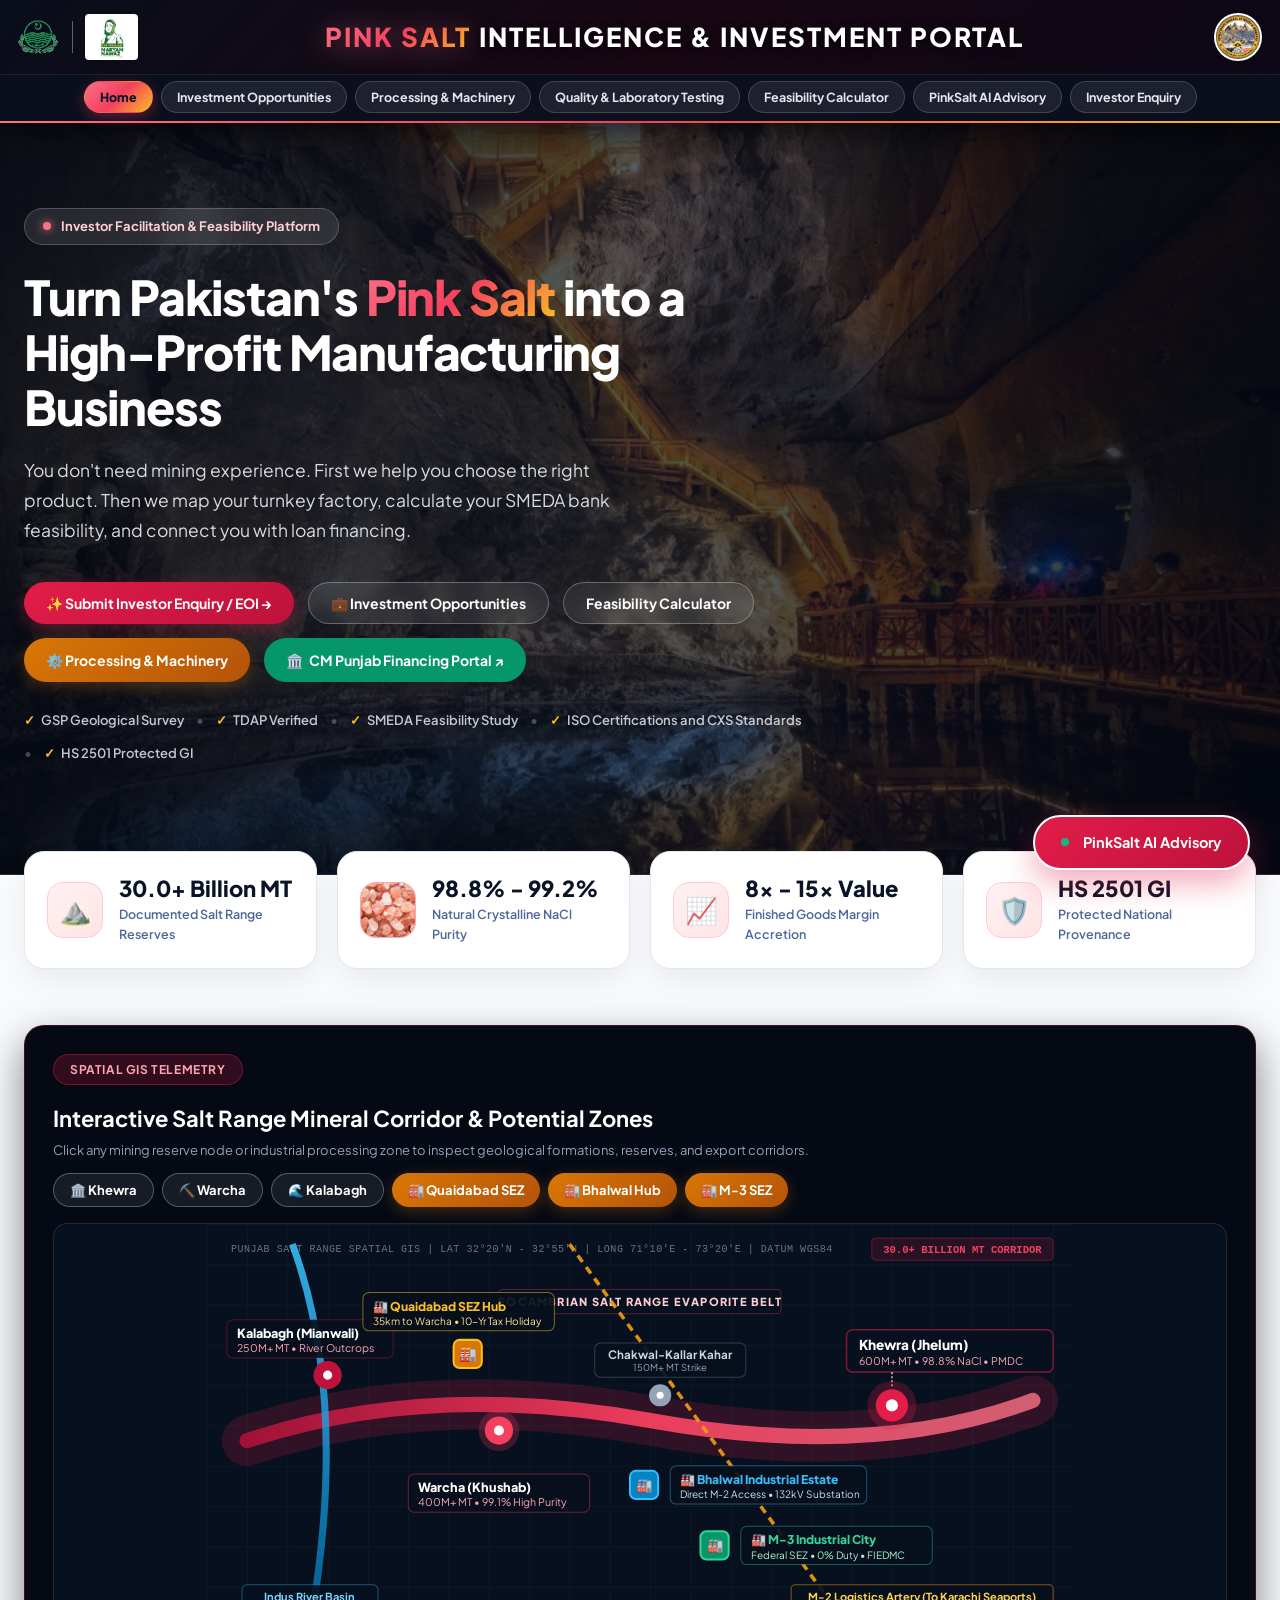
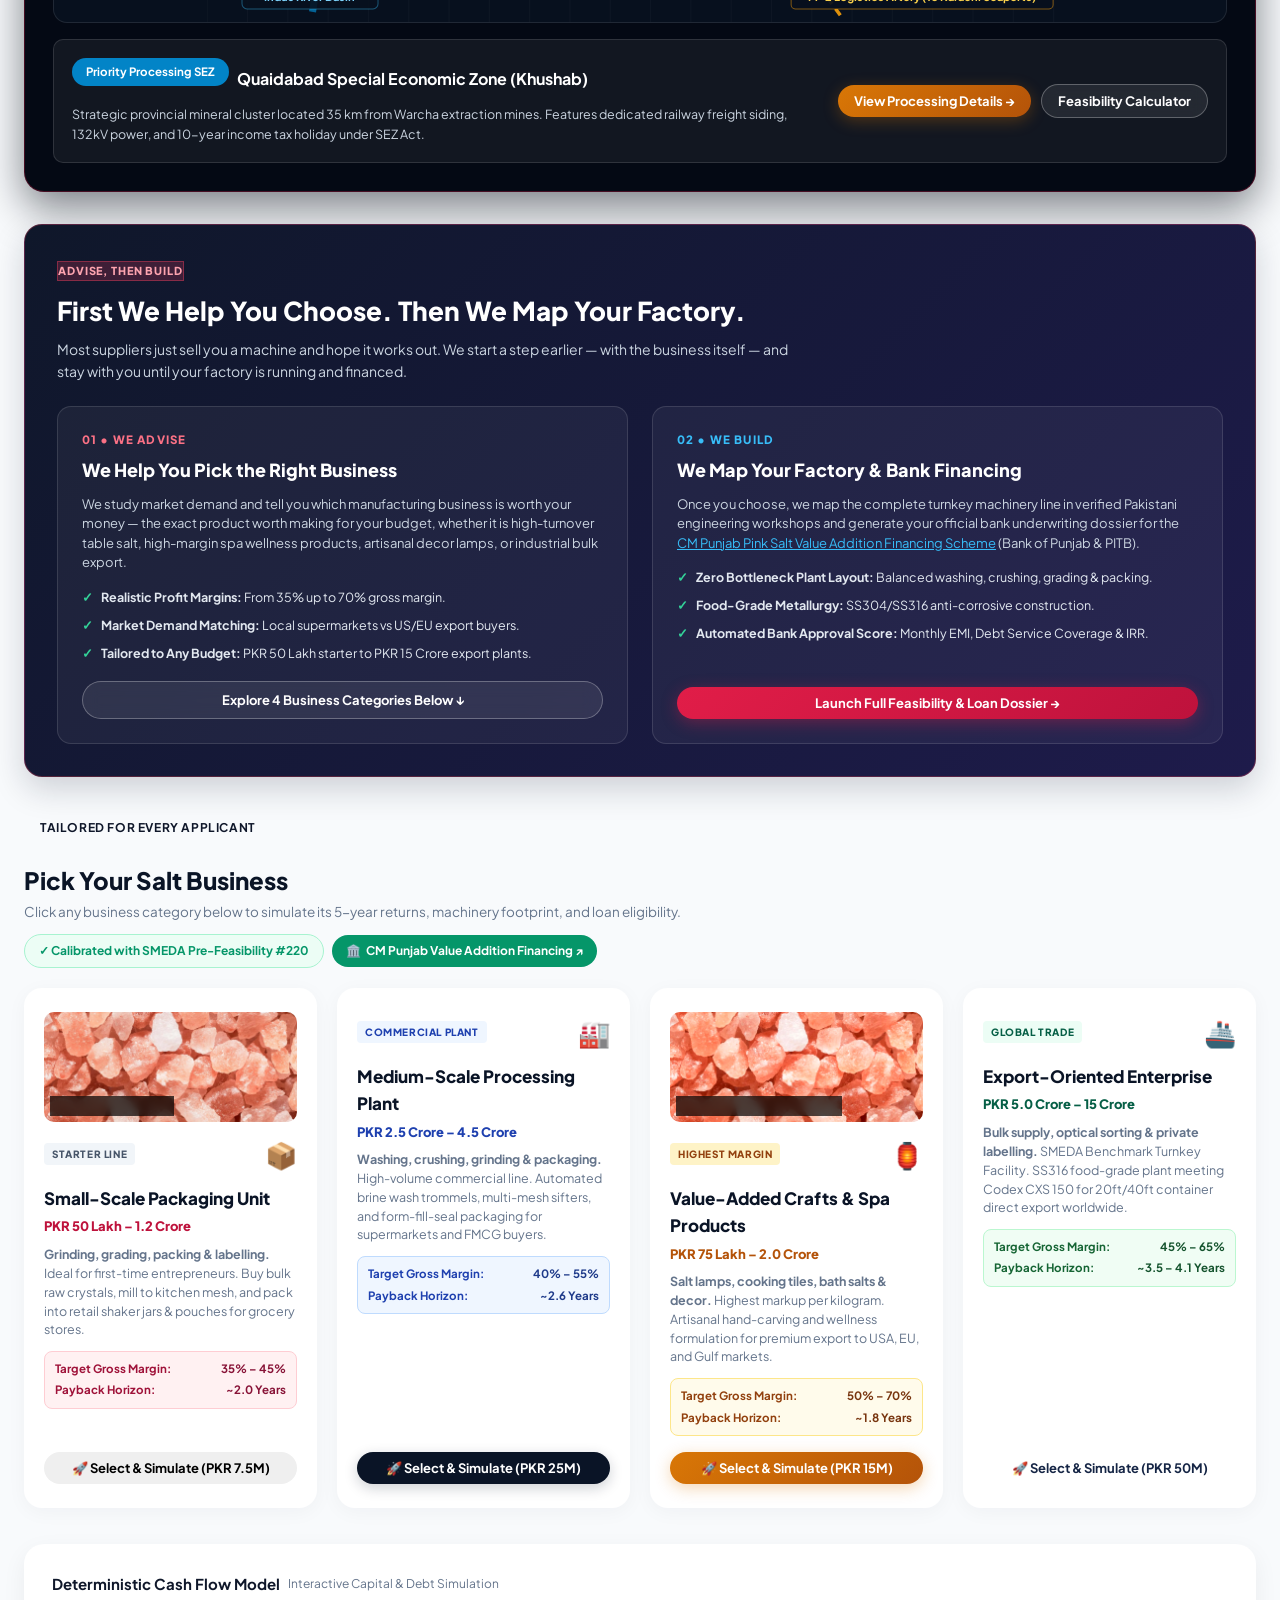
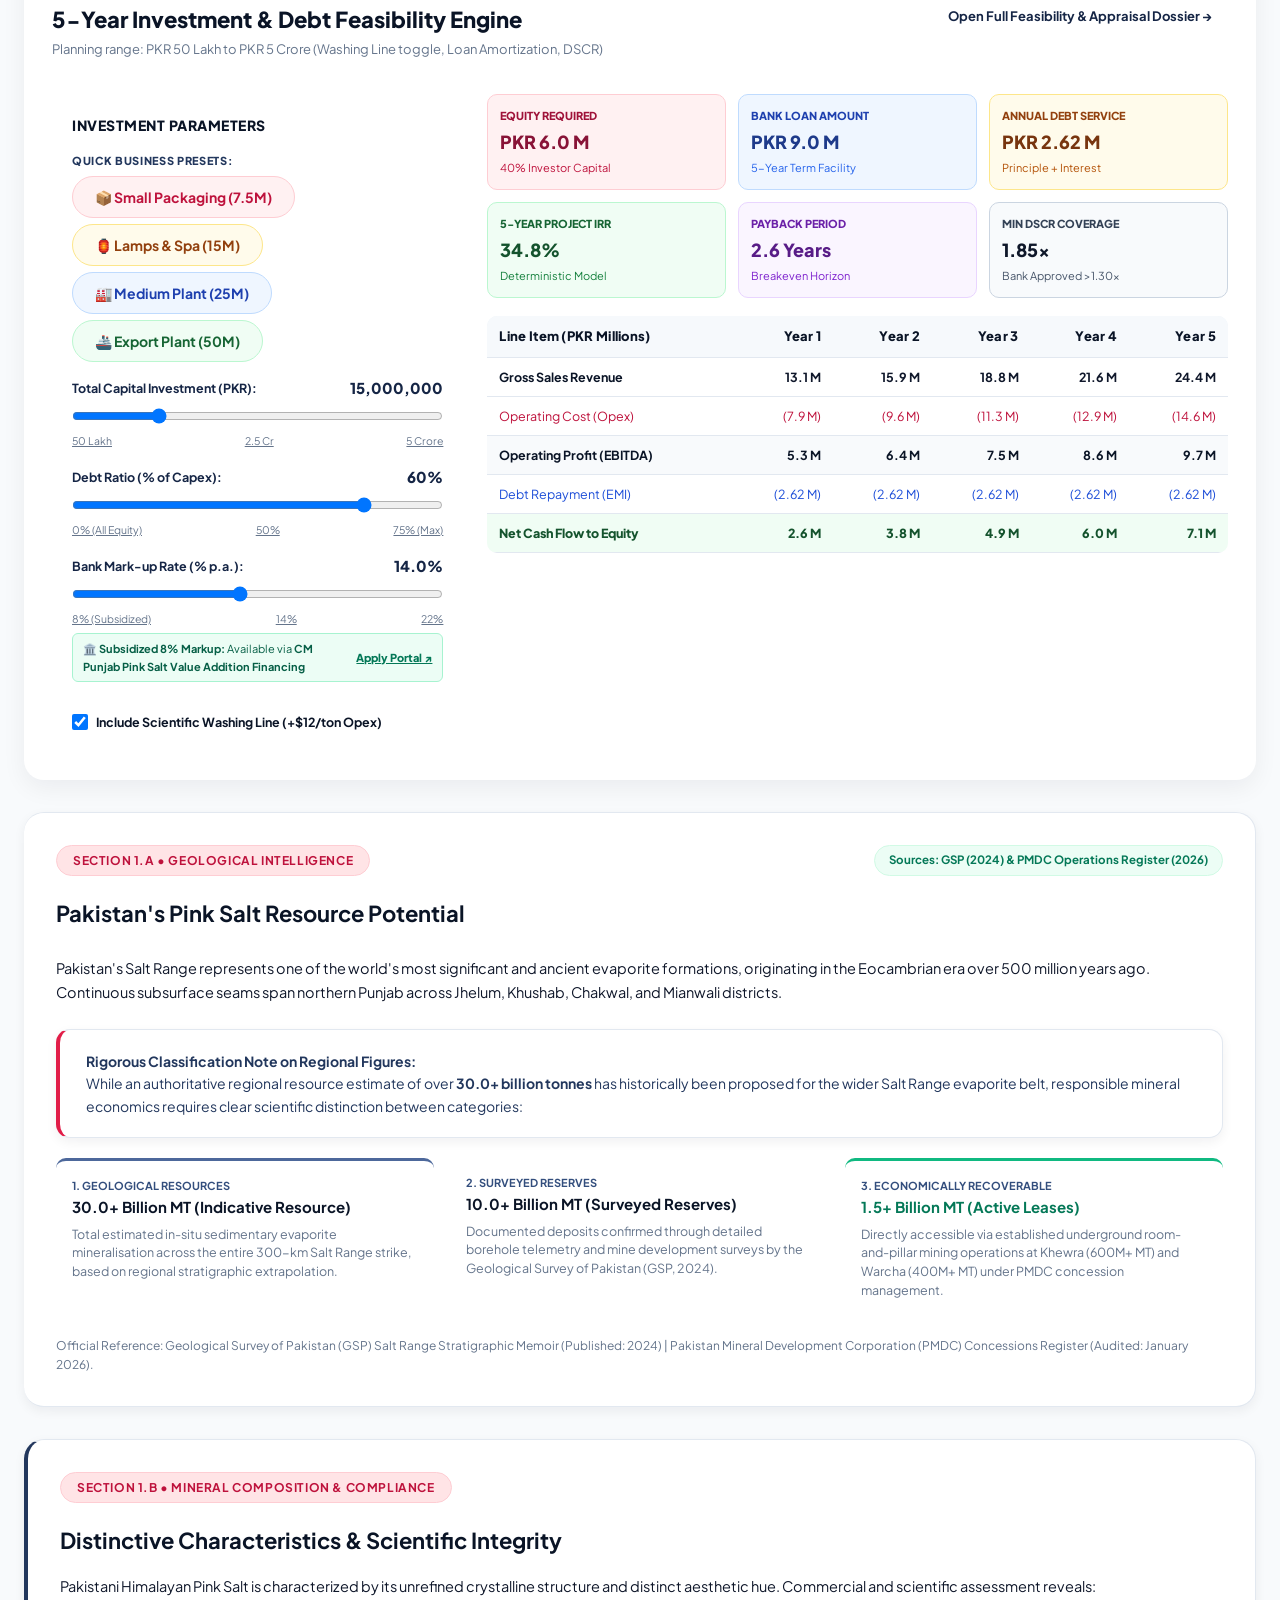
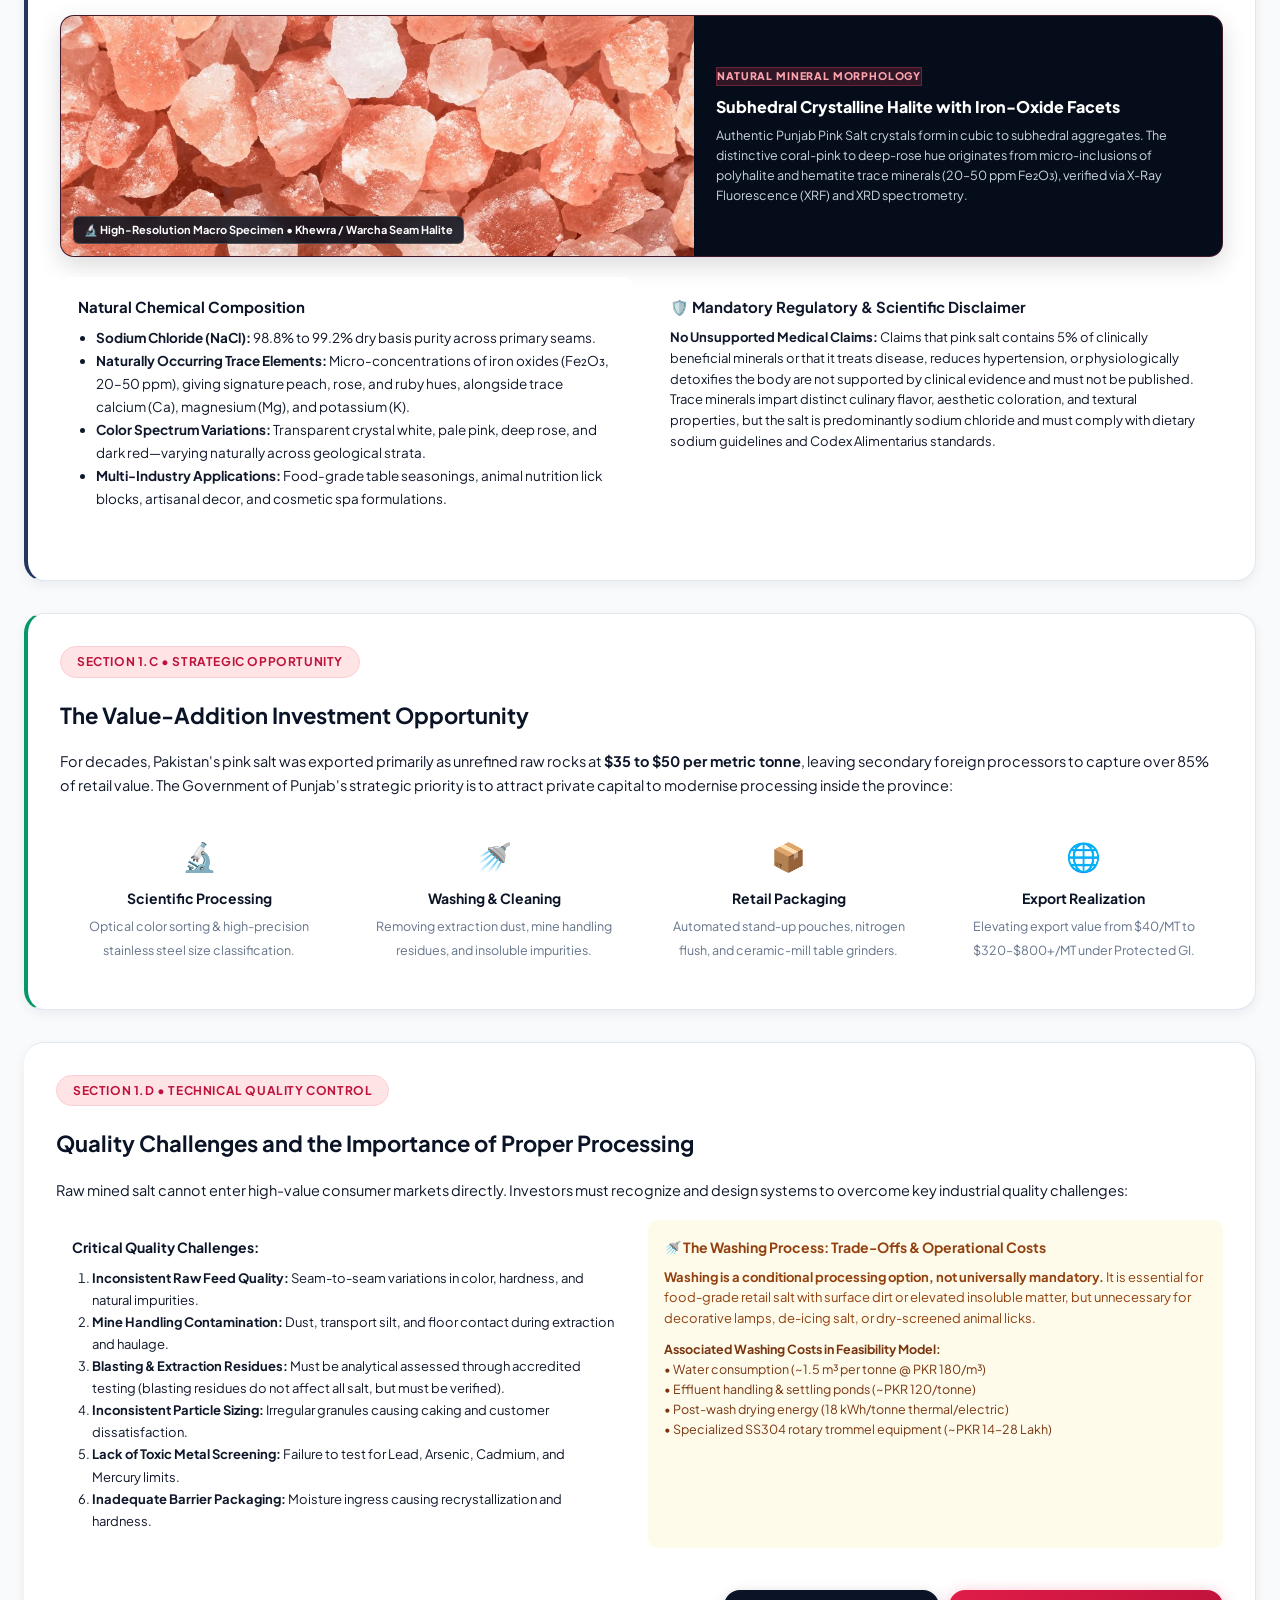
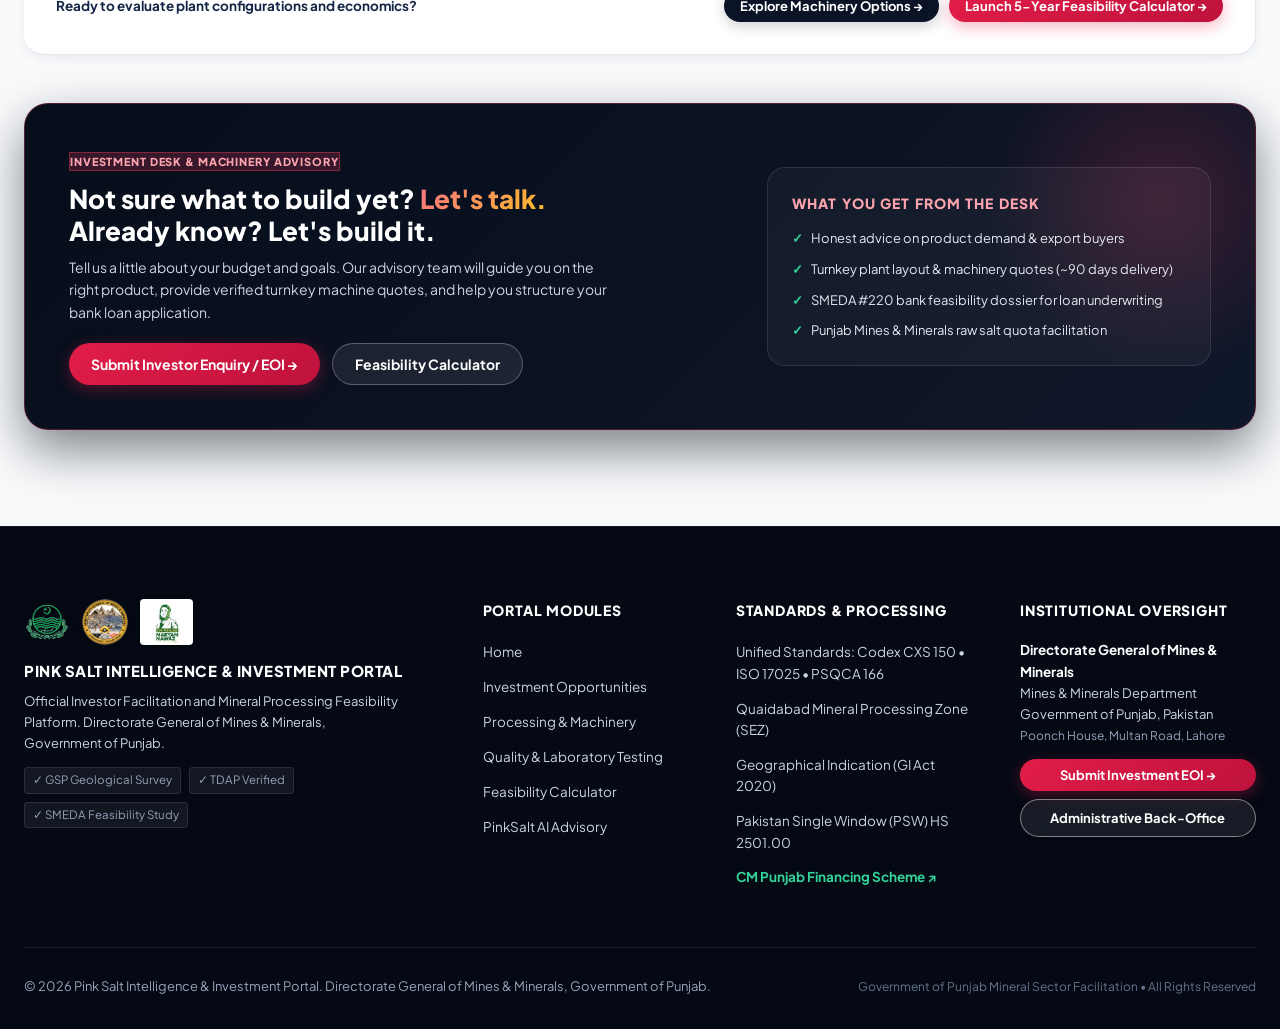
==== commit ffde19c6: "feat(header): implement Option 1 deep obsidian glass header with hero Pink Salt gradient title refle" ====
--- a/static/index.html
+++ b/static/index.html
@@ -10,7 +10,7 @@
   <link rel="icon" type="image/png" sizes="32x32" href="images/favicon-32x32.png">
   <link rel="icon" type="image/png" sizes="64x64" href="images/pink-salt-favicon.png">
   <link rel="apple-touch-icon" sizes="180x180" href="images/apple-touch-icon.png">
-  <link rel="stylesheet" href="css/portal.css?v=20261105.15">
+  <link rel="stylesheet" href="css/portal.css?v=20261105.16">
 </head>
 <body>
 
@@ -24,7 +24,8 @@
       </div>
 
       <div class="header-portal-title" onclick="switchView('home')" title="Pakistan Pink Salt Intelligence &amp; Investment Portal">
-        <span>PINK SALT INTELLIGENCE &amp; INVESTMENT PORTAL</span>
+        <span class="title-pink-salt">PINK SALT</span>
+        <span class="title-portal-rest">INTELLIGENCE &amp; INVESTMENT PORTAL</span>
       </div>
 
       <div class="header-actions">
@@ -3181,6 +3182,6 @@
     </div>
   </footer>
 
-  <script src="js/portal.js?v=20261105.15"></script>
+  <script src="js/portal.js?v=20261105.16"></script>
 </body>
 </html>
--- a/static/css/portal.css
+++ b/static/css/portal.css
@@ -207,13 +207,14 @@
    2. Main Header & Navigation (Pink Salt Mineral Crystal Theme)
    ========================================================================== */
 .site-header {
-  background: linear-gradient(135deg, #881337 0%, #be123c 24%, #e11d48 50%, #f43f5e 78%, #fb7185 100%);
-  border-bottom: 1px solid rgba(255, 255, 255, 0.22);
+  background: linear-gradient(135deg, #090e1a 0%, #170712 50%, #0c0817 100%);
+  border-bottom: 2px solid transparent;
+  border-image: linear-gradient(90deg, #fb7185 0%, #f43f5e 50%, #fbbf24 100%) 1;
   position: sticky;
   top: 0;
   z-index: 1000;
   transition: all 0.3s ease;
-  box-shadow: 0 6px 26px rgba(136, 19, 55, 0.35);
+  box-shadow: 0 8px 30px rgba(0, 0, 0, 0.7);
   width: 100%;
 }
 
@@ -443,8 +444,9 @@
 }
 
 .mobile-nav-drawer .nav-link.active {
-  background: linear-gradient(135deg, var(--salt-600) 0%, var(--salt-700) 100%);
-  color: #ffffff;
+  background: linear-gradient(135deg, #fb7185 0%, #f43f5e 50%, #fbbf24 100%);
+  color: #0f172a;
+  font-weight: 800;
 }
 
 /* ==========================================================================
@@ -2826,11 +2828,12 @@
   }
 }
 
-/* Header Title: Clean Prominent Typography (No Glass Round, ALL CAPS) */
+/* Header Title: Clean Prominent Typography with Pink Salt Hero Gradient Reflection */
 .header-portal-title {
   display: inline-flex;
   align-items: center;
   justify-content: center;
+  gap: 8px;
   background: transparent !important;
   background-color: transparent !important;
   border: none !important;
@@ -2846,24 +2849,39 @@
 }
 
 .header-portal-title:hover {
-  opacity: 0.92;
+  opacity: 0.95;
   transform: translateY(-1px);
 }
 
-.header-portal-title span {
+.header-portal-title .title-pink-salt {
   font-size: 26px;
   font-weight: 900;
   letter-spacing: 2px;
   text-transform: uppercase;
   font-family: 'Plus Jakarta Sans', -apple-system, BlinkMacSystemFont, 'Inter', 'Segoe UI', Roboto, sans-serif;
-  color: #ffffff;
-  text-shadow: 0 2px 12px rgba(0, 0, 0, 0.45);
+  background: linear-gradient(135deg, #fb7185 0%, #f43f5e 50%, #fbbf24 100%);
+  -webkit-background-clip: text;
+  -webkit-text-fill-color: transparent;
+  display: inline-block;
+  filter: drop-shadow(0 2px 14px rgba(251, 113, 133, 0.5));
   white-space: nowrap;
 }
 
+.header-portal-title .title-portal-rest {
+  font-size: 26px;
+  font-weight: 900;
+  letter-spacing: 2px;
+  text-transform: uppercase;
+  font-family: 'Plus Jakarta Sans', -apple-system, BlinkMacSystemFont, 'Inter', 'Segoe UI', Roboto, sans-serif;
+  color: #ffffff;
+  text-shadow: 0 2px 10px rgba(0, 0, 0, 0.85);
+  white-space: nowrap;
+}
+
 @media (max-width: 1200px) {
-  .header-portal-title span {
-    font-size: 21px;
+  .header-portal-title .title-pink-salt,
+  .header-portal-title .title-portal-rest {
+    font-size: 20px;
     letter-spacing: 1.4px;
   }
 }
@@ -2871,9 +2889,12 @@
 @media (max-width: 900px) {
   .header-portal-title {
     padding: 2px 4px;
-  }
-  .header-portal-title span {
-    font-size: 16px;
+    flex-wrap: wrap;
+    gap: 4px;
+  }
+  .header-portal-title .title-pink-salt,
+  .header-portal-title .title-portal-rest {
+    font-size: 15px;
     letter-spacing: 0.8px;
     white-space: normal;
     text-align: center;
@@ -2882,8 +2903,9 @@
 }
 
 @media (max-width: 520px) {
-  .header-portal-title span {
-    font-size: 12.5px;
+  .header-portal-title .title-pink-salt,
+  .header-portal-title .title-portal-rest {
+    font-size: 11.5px;
     letter-spacing: 0.4px;
   }
 }
@@ -2891,10 +2913,10 @@
 /* Executive Navigation Shelf: Always Visible & Effortless to Use */
 .header-hover-shelf {
   display: block;
-  background: rgba(88, 10, 32, 0.45);
-  backdrop-filter: blur(12px);
-  -webkit-backdrop-filter: blur(12px);
-  border-top: 1px solid rgba(255, 255, 255, 0.16);
+  background: rgba(11, 17, 30, 0.88);
+  backdrop-filter: blur(16px);
+  -webkit-backdrop-filter: blur(16px);
+  border-top: 1px solid rgba(255, 255, 255, 0.08);
   padding: 6px 20px 8px 20px;
   transition: all 0.25s ease;
 }
@@ -2921,10 +2943,10 @@
   display: inline-flex;
   align-items: center;
   padding: 5px 15px;
-  background: rgba(255, 255, 255, 0.12);
-  border: 1px solid rgba(255, 255, 255, 0.22);
+  background: rgba(255, 255, 255, 0.08);
+  border: 1px solid rgba(255, 255, 255, 0.16);
   border-radius: 9999px;
-  color: #ffffff;
+  color: #e2e8f0;
   font-size: 12.5px;
   font-weight: 700;
   cursor: pointer;
@@ -2936,19 +2958,19 @@
 
 .header-tab-pill:hover,
 .header-hover-tab:hover {
-  background: rgba(255, 255, 255, 0.28);
-  border-color: #ffffff;
+  background: rgba(255, 255, 255, 0.18);
+  border-color: rgba(251, 113, 133, 0.5);
   transform: translateY(-1px);
   color: #ffffff;
 }
 
 .header-tab-pill.active,
 .header-hover-tab.active {
-  background: #ffffff !important;
-  color: #881337 !important;
-  border-color: #ffffff !important;
+  background: linear-gradient(135deg, #fb7185 0%, #f43f5e 50%, #fbbf24 100%) !important;
+  color: #0f172a !important;
+  border-color: transparent !important;
   font-weight: 800;
-  box-shadow: 0 4px 12px rgba(0, 0, 0, 0.25);
+  box-shadow: 0 4px 14px rgba(244, 63, 94, 0.35);
 }
 
 @media (max-width: 900px) {
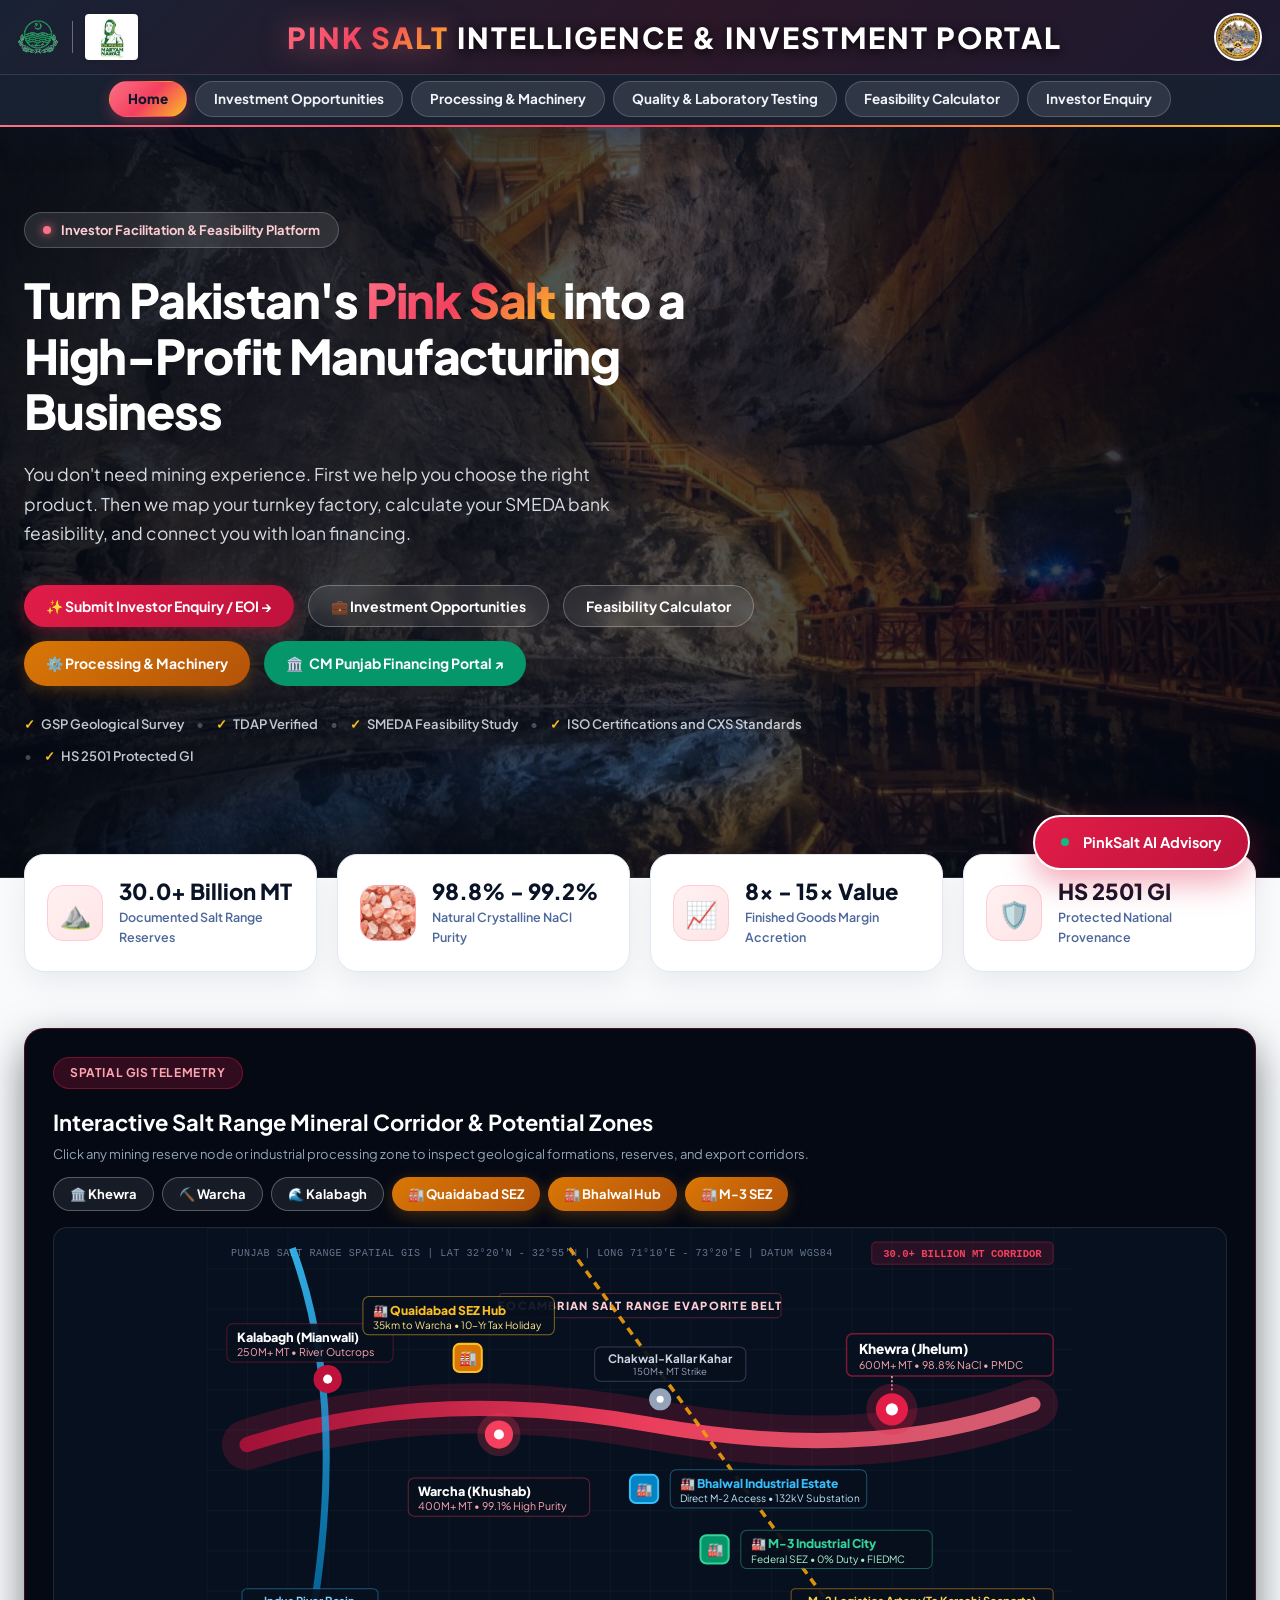
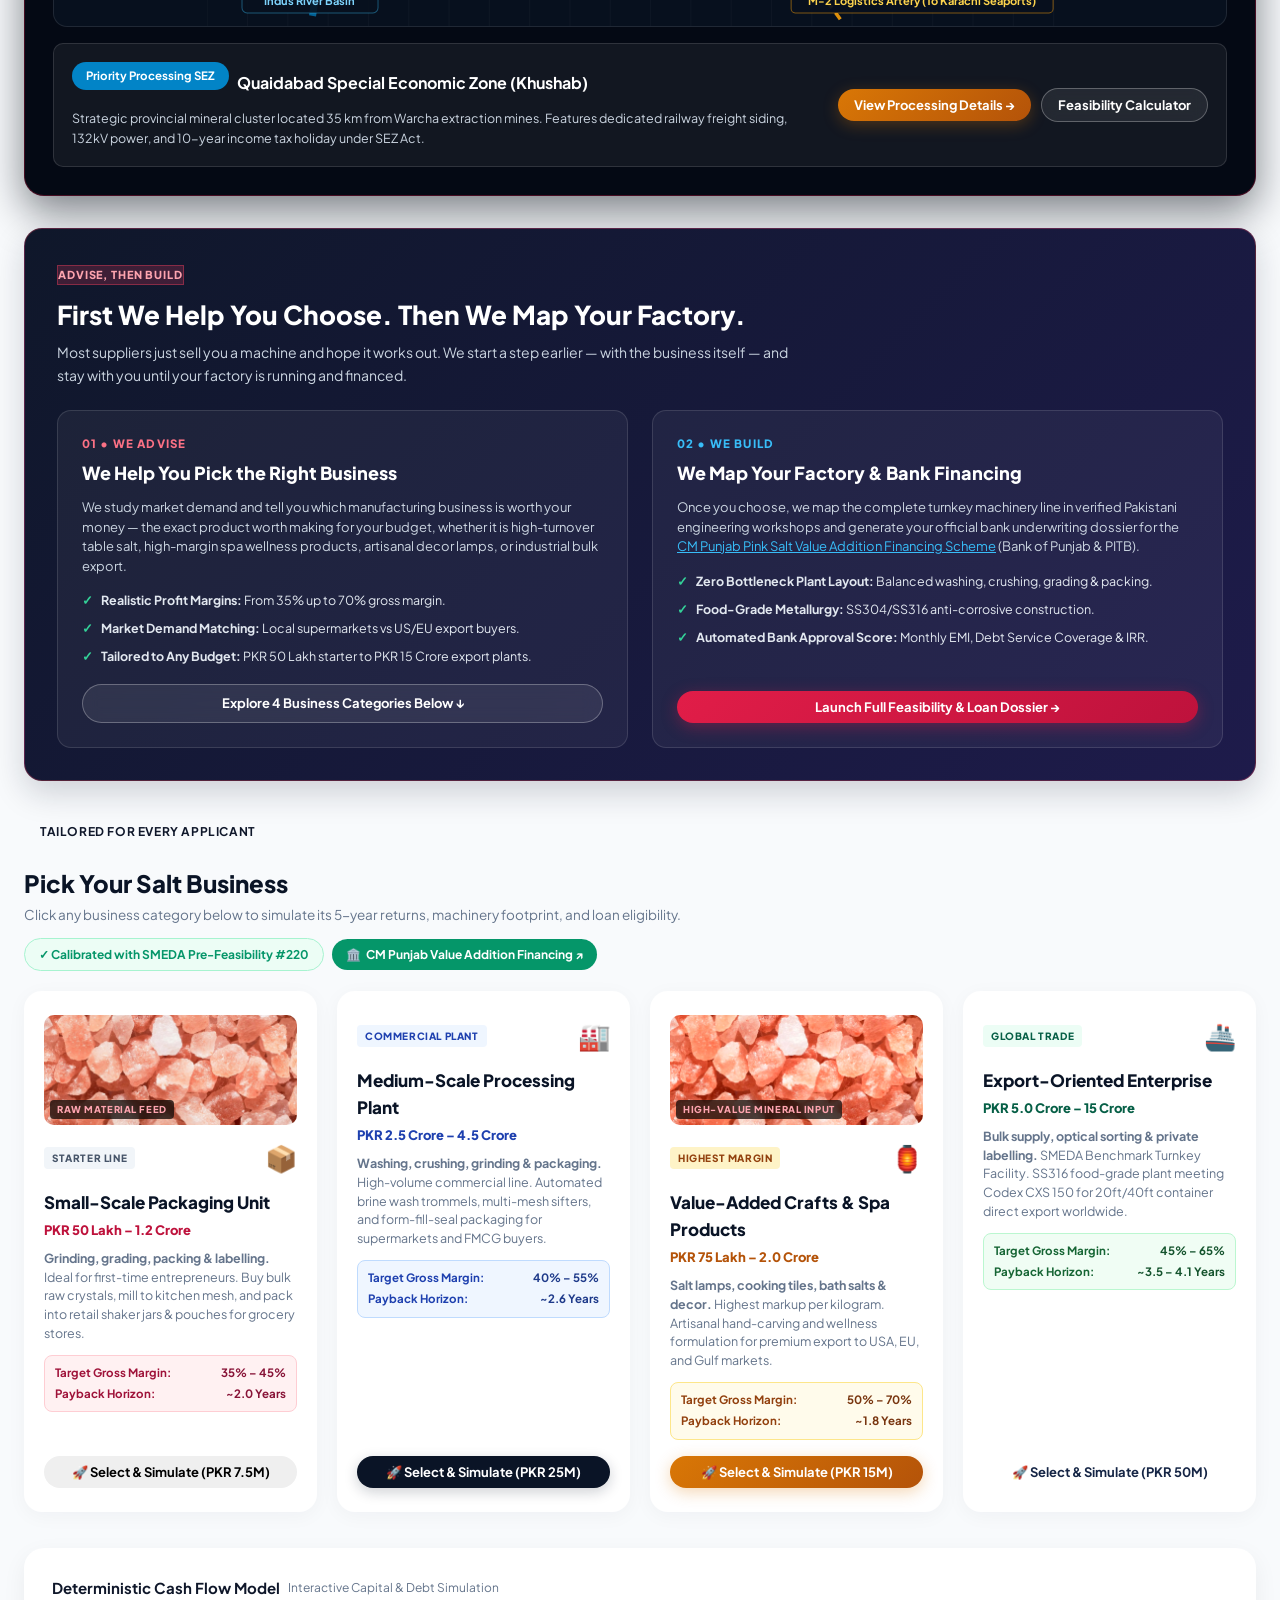
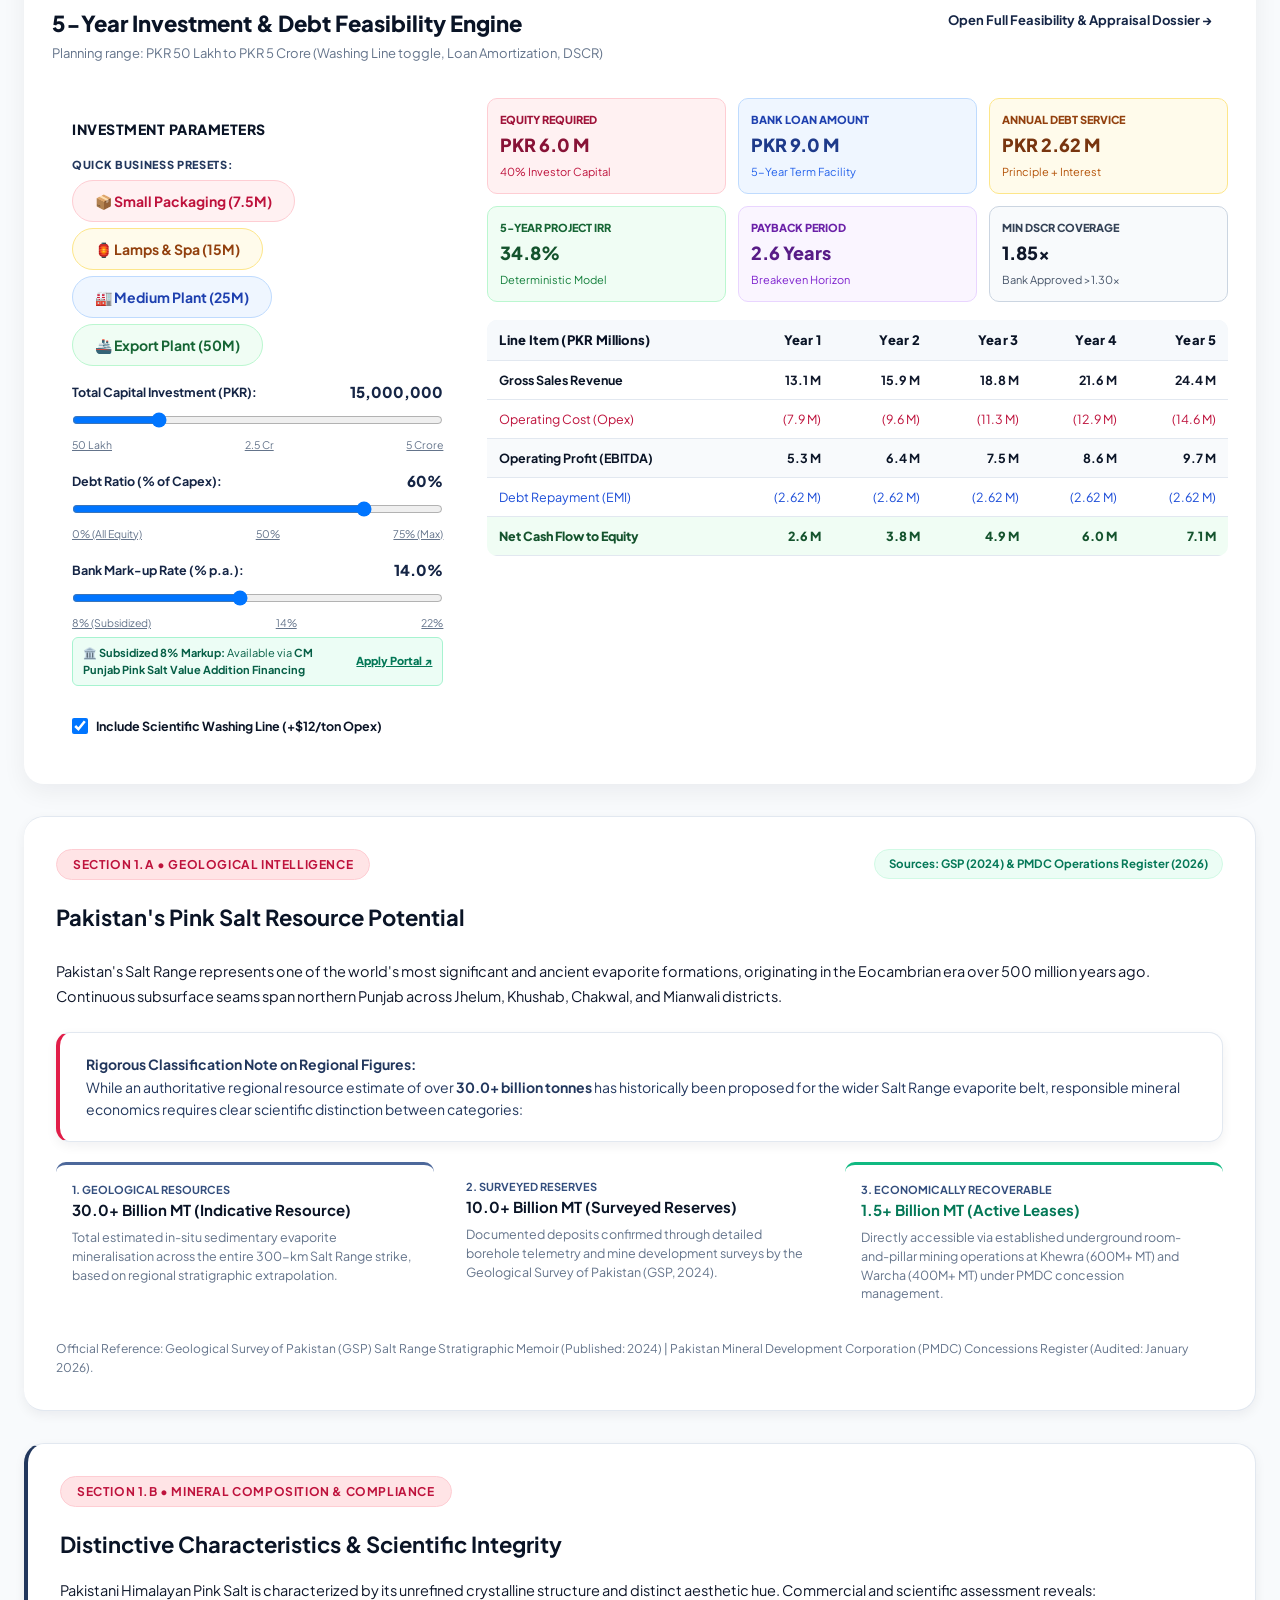
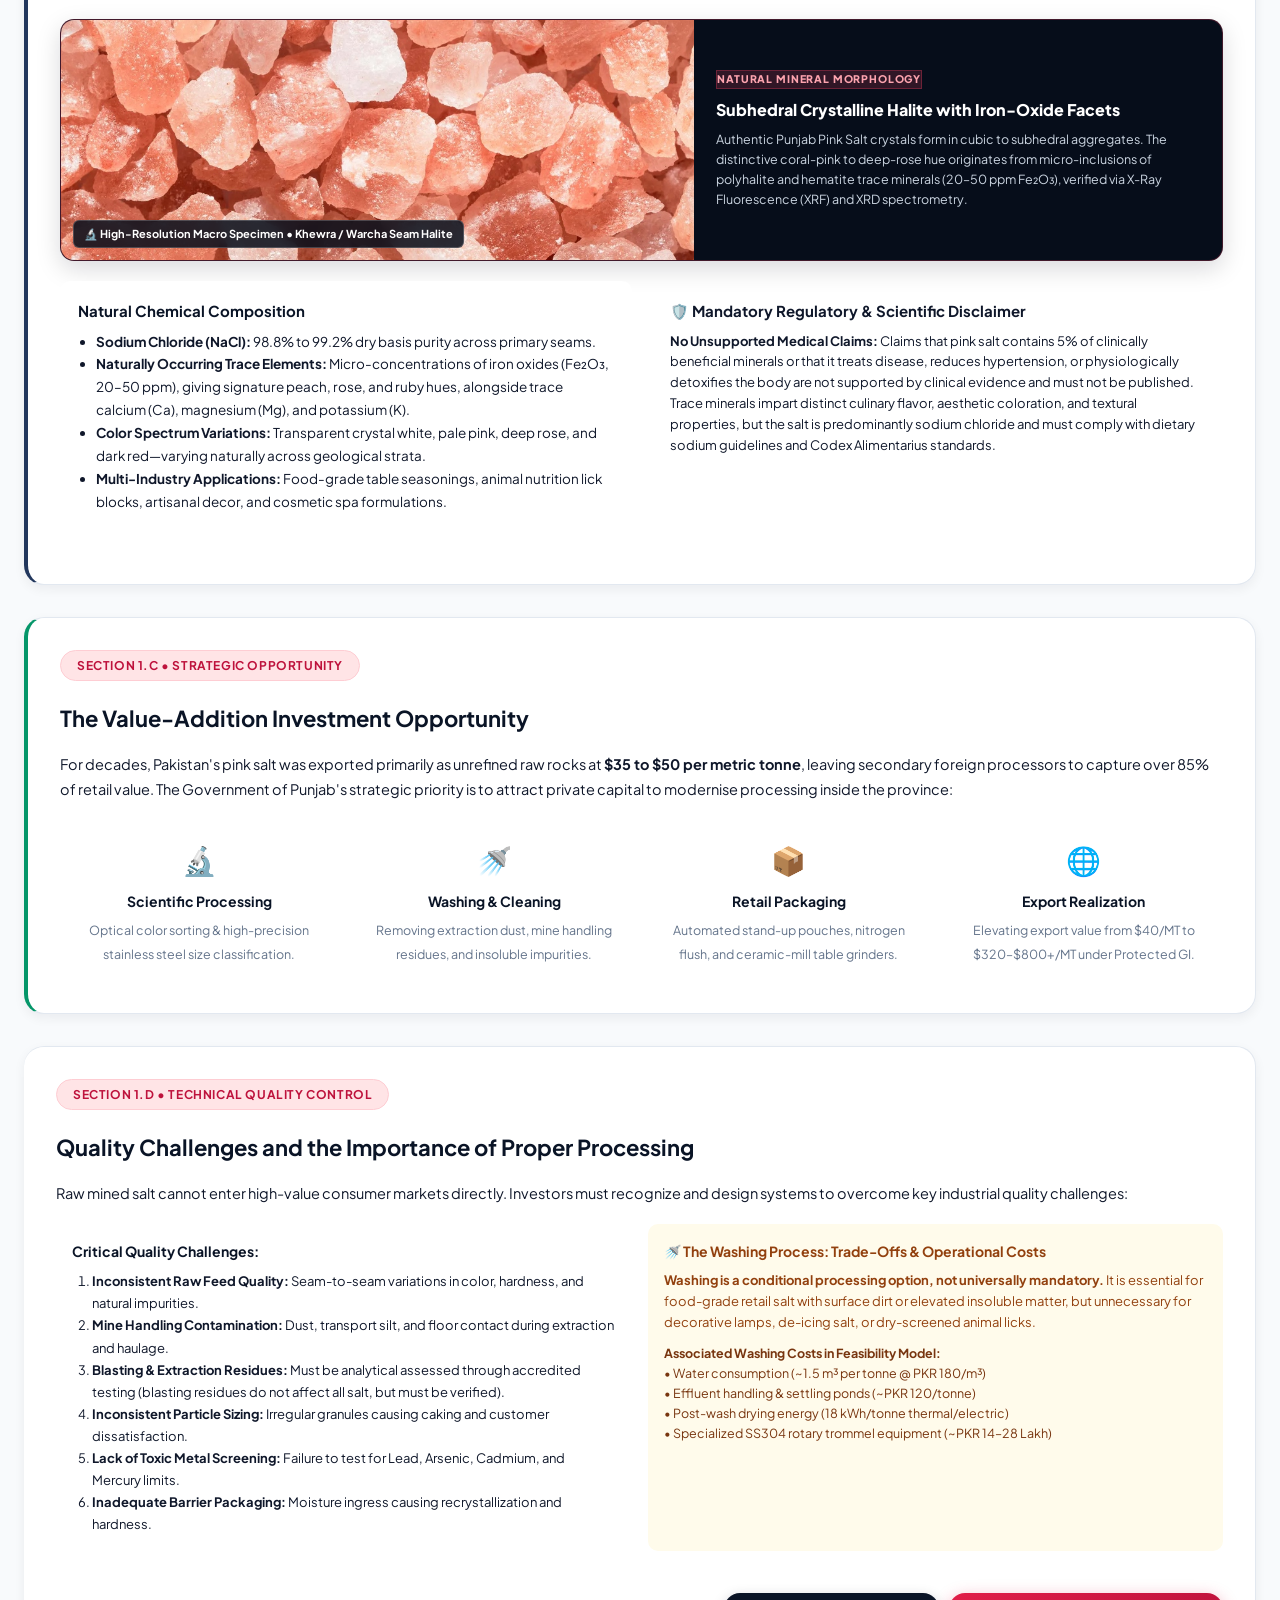
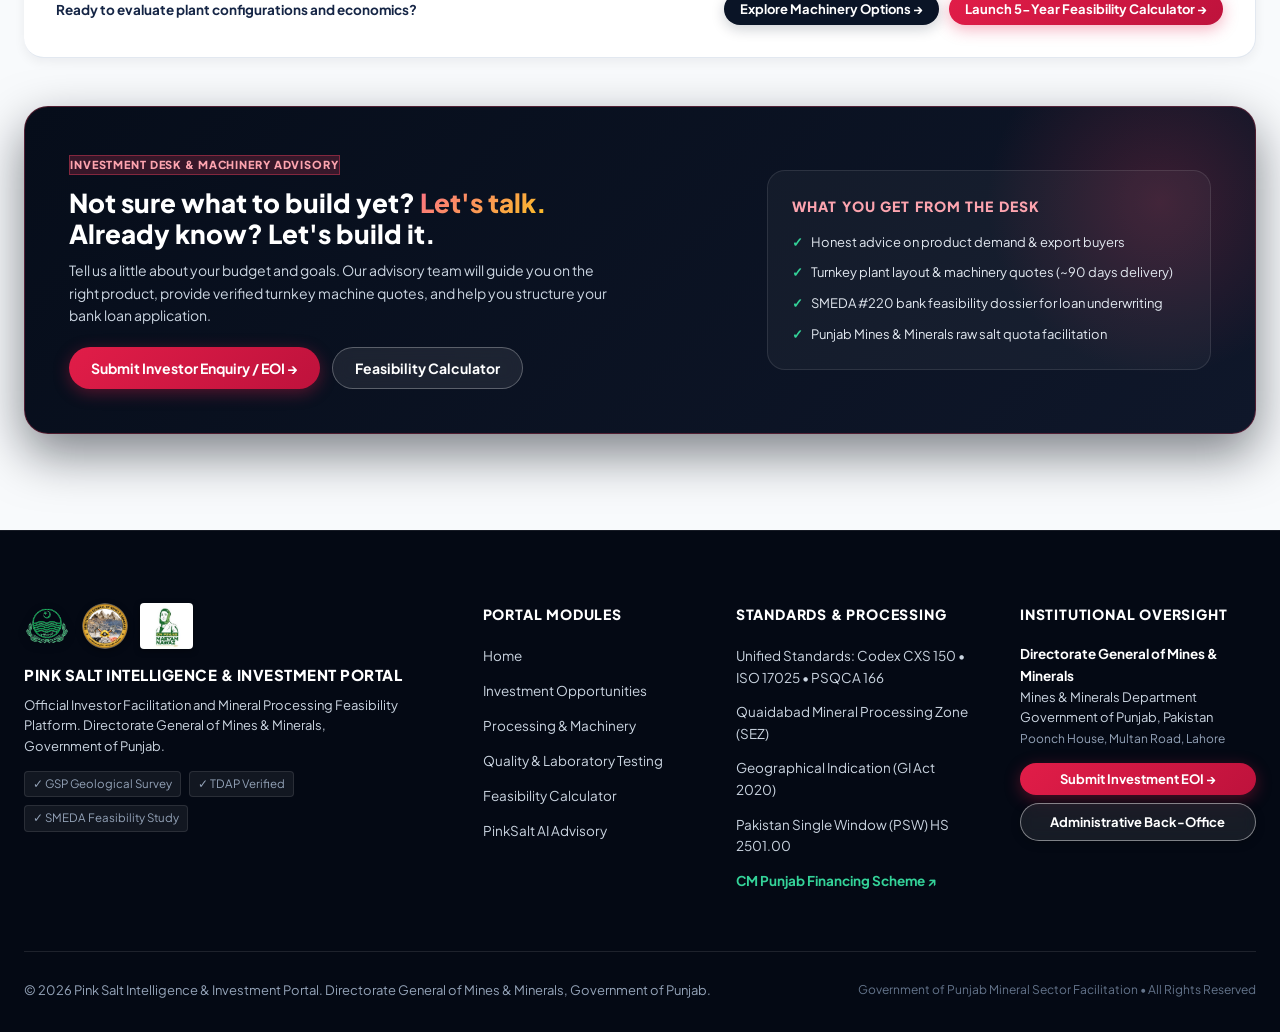
==== commit 17ff44de: "feat(header): remove AI advisory from header shelf, lighten header background, and enlarge title and" ====
--- a/static/index.html
+++ b/static/index.html
@@ -10,7 +10,7 @@
   <link rel="icon" type="image/png" sizes="32x32" href="images/favicon-32x32.png">
   <link rel="icon" type="image/png" sizes="64x64" href="images/pink-salt-favicon.png">
   <link rel="apple-touch-icon" sizes="180x180" href="images/apple-touch-icon.png">
-  <link rel="stylesheet" href="css/portal.css?v=20261105.16">
+  <link rel="stylesheet" href="css/portal.css?v=20261105.17">
 </head>
 <body>
 
@@ -48,7 +48,6 @@
         <a class="header-hover-tab" data-view="processing-options" onclick="switchView('processing-options')">Processing &amp; Machinery</a>
         <a class="header-hover-tab" data-view="quality-testing" onclick="switchView('quality-testing')">Quality &amp; Laboratory Testing</a>
         <a class="header-hover-tab" data-view="calculator" onclick="switchView('calculator')">Feasibility Calculator</a>
-        <a class="header-hover-tab" data-view="ai" onclick="switchView('ai')">PinkSalt AI Advisory</a>
         <a class="header-hover-tab" data-view="enquiry" onclick="switchView('enquiry')">Investor Enquiry</a>
       </div>
     </div>
@@ -3182,6 +3181,6 @@
     </div>
   </footer>
 
-  <script src="js/portal.js?v=20261105.16"></script>
+  <script src="js/portal.js?v=20261105.17"></script>
 </body>
 </html>
--- a/static/css/portal.css
+++ b/static/css/portal.css
@@ -207,14 +207,14 @@
    2. Main Header & Navigation (Pink Salt Mineral Crystal Theme)
    ========================================================================== */
 .site-header {
-  background: linear-gradient(135deg, #090e1a 0%, #170712 50%, #0c0817 100%);
+  background: linear-gradient(135deg, #182234 0%, #2b1728 50%, #1c1a30 100%);
   border-bottom: 2px solid transparent;
   border-image: linear-gradient(90deg, #fb7185 0%, #f43f5e 50%, #fbbf24 100%) 1;
   position: sticky;
   top: 0;
   z-index: 1000;
   transition: all 0.3s ease;
-  box-shadow: 0 8px 30px rgba(0, 0, 0, 0.7);
+  box-shadow: 0 8px 30px rgba(15, 23, 42, 0.45);
   width: 100%;
 }
 
@@ -2854,7 +2854,7 @@
 }
 
 .header-portal-title .title-pink-salt {
-  font-size: 26px;
+  font-size: 29px;
   font-weight: 900;
   letter-spacing: 2px;
   text-transform: uppercase;
@@ -2868,7 +2868,7 @@
 }
 
 .header-portal-title .title-portal-rest {
-  font-size: 26px;
+  font-size: 29px;
   font-weight: 900;
   letter-spacing: 2px;
   text-transform: uppercase;
@@ -2881,7 +2881,7 @@
 @media (max-width: 1200px) {
   .header-portal-title .title-pink-salt,
   .header-portal-title .title-portal-rest {
-    font-size: 20px;
+    font-size: 23px;
     letter-spacing: 1.4px;
   }
 }
@@ -2894,7 +2894,7 @@
   }
   .header-portal-title .title-pink-salt,
   .header-portal-title .title-portal-rest {
-    font-size: 15px;
+    font-size: 17px;
     letter-spacing: 0.8px;
     white-space: normal;
     text-align: center;
@@ -2905,7 +2905,7 @@
 @media (max-width: 520px) {
   .header-portal-title .title-pink-salt,
   .header-portal-title .title-portal-rest {
-    font-size: 11.5px;
+    font-size: 13.5px;
     letter-spacing: 0.4px;
   }
 }
@@ -2913,10 +2913,10 @@
 /* Executive Navigation Shelf: Always Visible & Effortless to Use */
 .header-hover-shelf {
   display: block;
-  background: rgba(11, 17, 30, 0.88);
+  background: rgba(24, 34, 49, 0.90);
   backdrop-filter: blur(16px);
   -webkit-backdrop-filter: blur(16px);
-  border-top: 1px solid rgba(255, 255, 255, 0.08);
+  border-top: 1px solid rgba(255, 255, 255, 0.12);
   padding: 6px 20px 8px 20px;
   transition: all 0.25s ease;
 }
@@ -2942,12 +2942,12 @@
 .header-hover-tab {
   display: inline-flex;
   align-items: center;
-  padding: 5px 15px;
-  background: rgba(255, 255, 255, 0.08);
-  border: 1px solid rgba(255, 255, 255, 0.16);
+  padding: 6px 18px;
+  background: rgba(255, 255, 255, 0.10);
+  border: 1px solid rgba(255, 255, 255, 0.18);
   border-radius: 9999px;
-  color: #e2e8f0;
-  font-size: 12.5px;
+  color: #f1f5f9;
+  font-size: 13.5px;
   font-weight: 700;
   cursor: pointer;
   transition: all 0.2s ease;
@@ -2958,8 +2958,8 @@
 
 .header-tab-pill:hover,
 .header-hover-tab:hover {
-  background: rgba(255, 255, 255, 0.18);
-  border-color: rgba(251, 113, 133, 0.5);
+  background: rgba(255, 255, 255, 0.22);
+  border-color: rgba(251, 113, 133, 0.6);
   transform: translateY(-1px);
   color: #ffffff;
 }
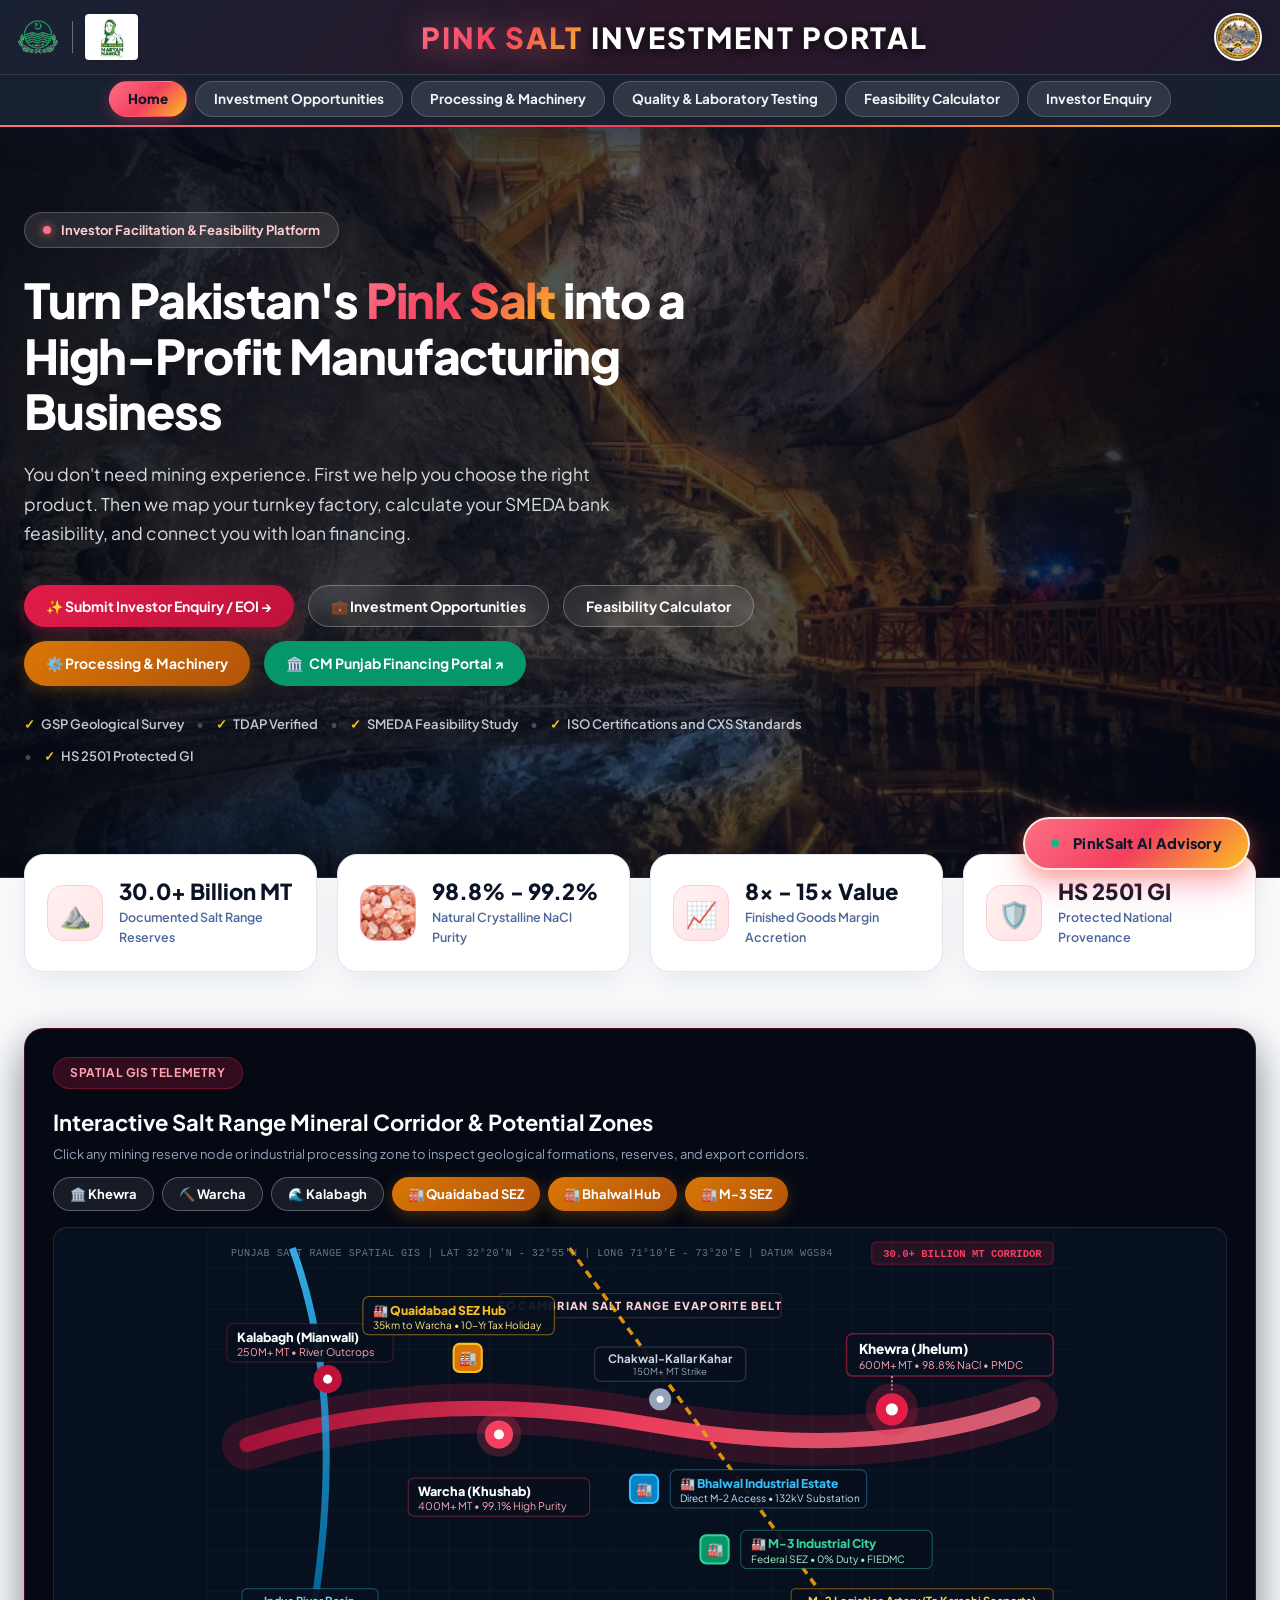
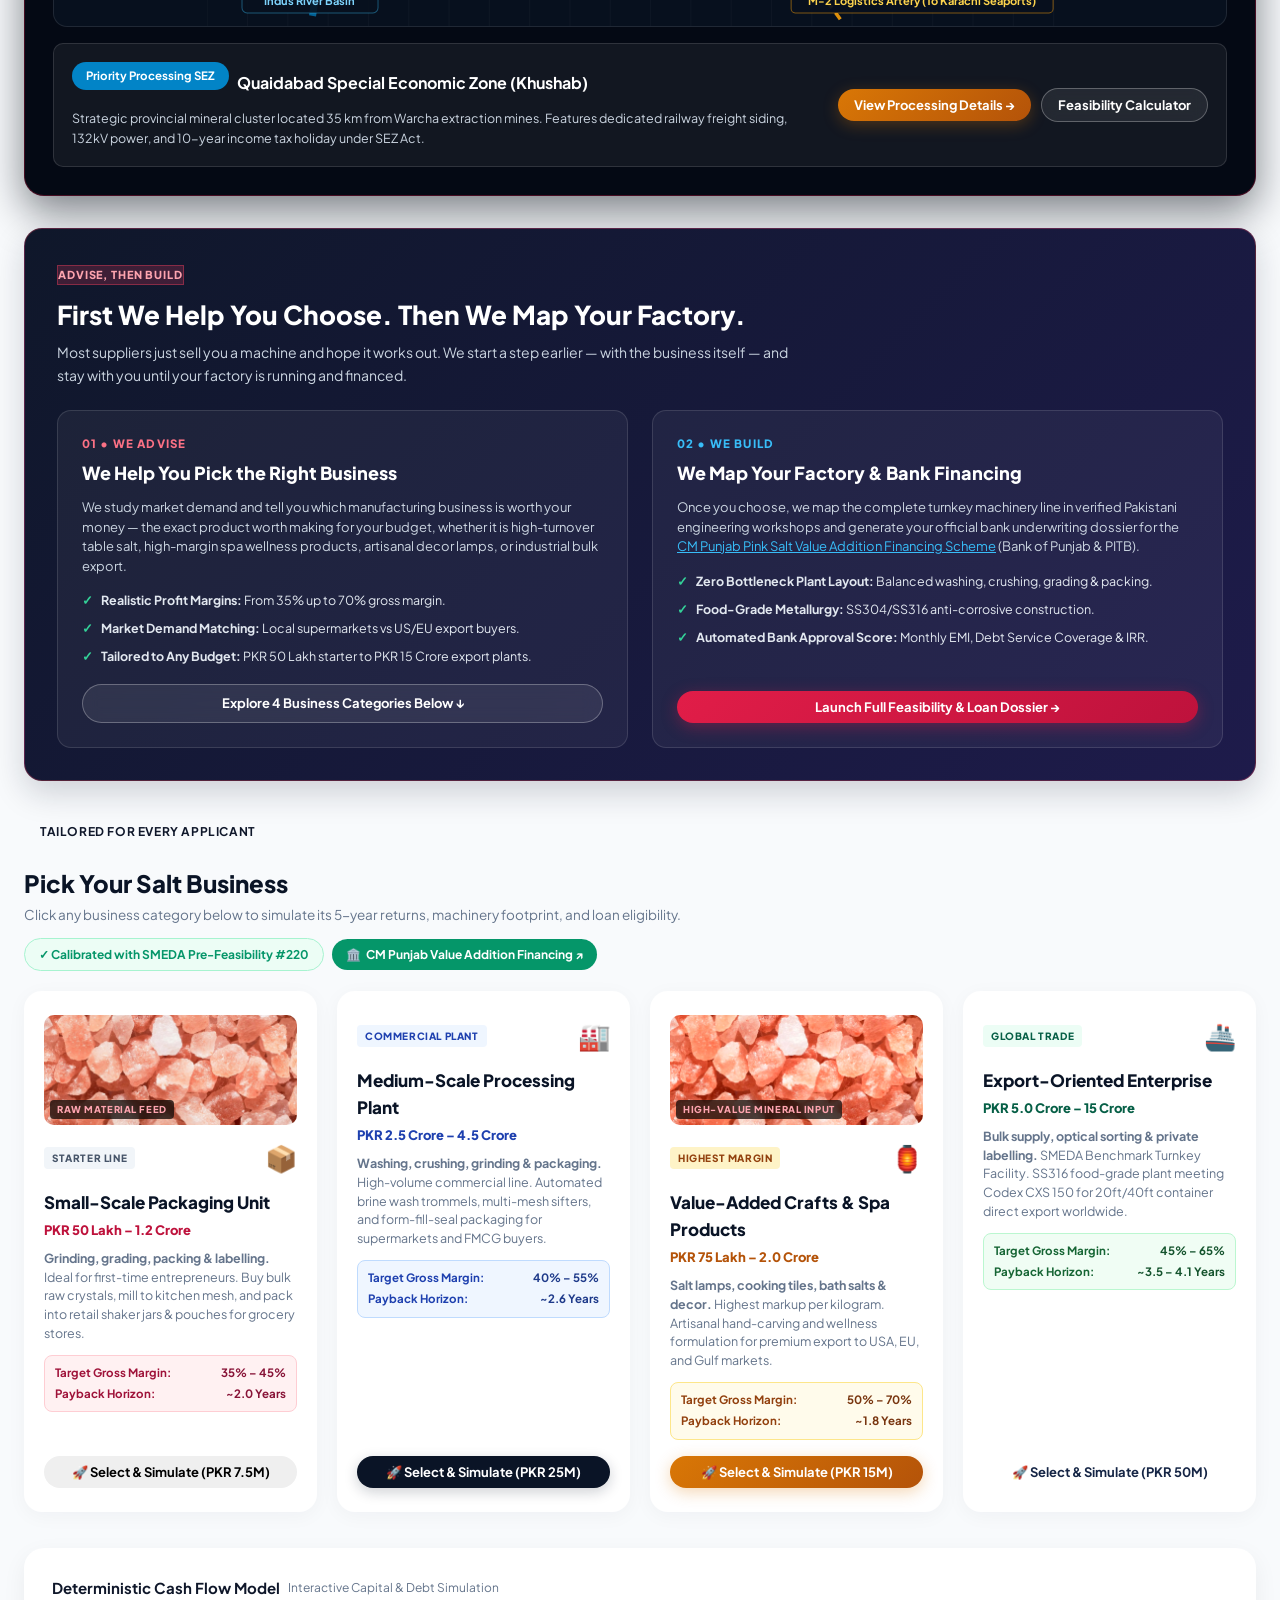
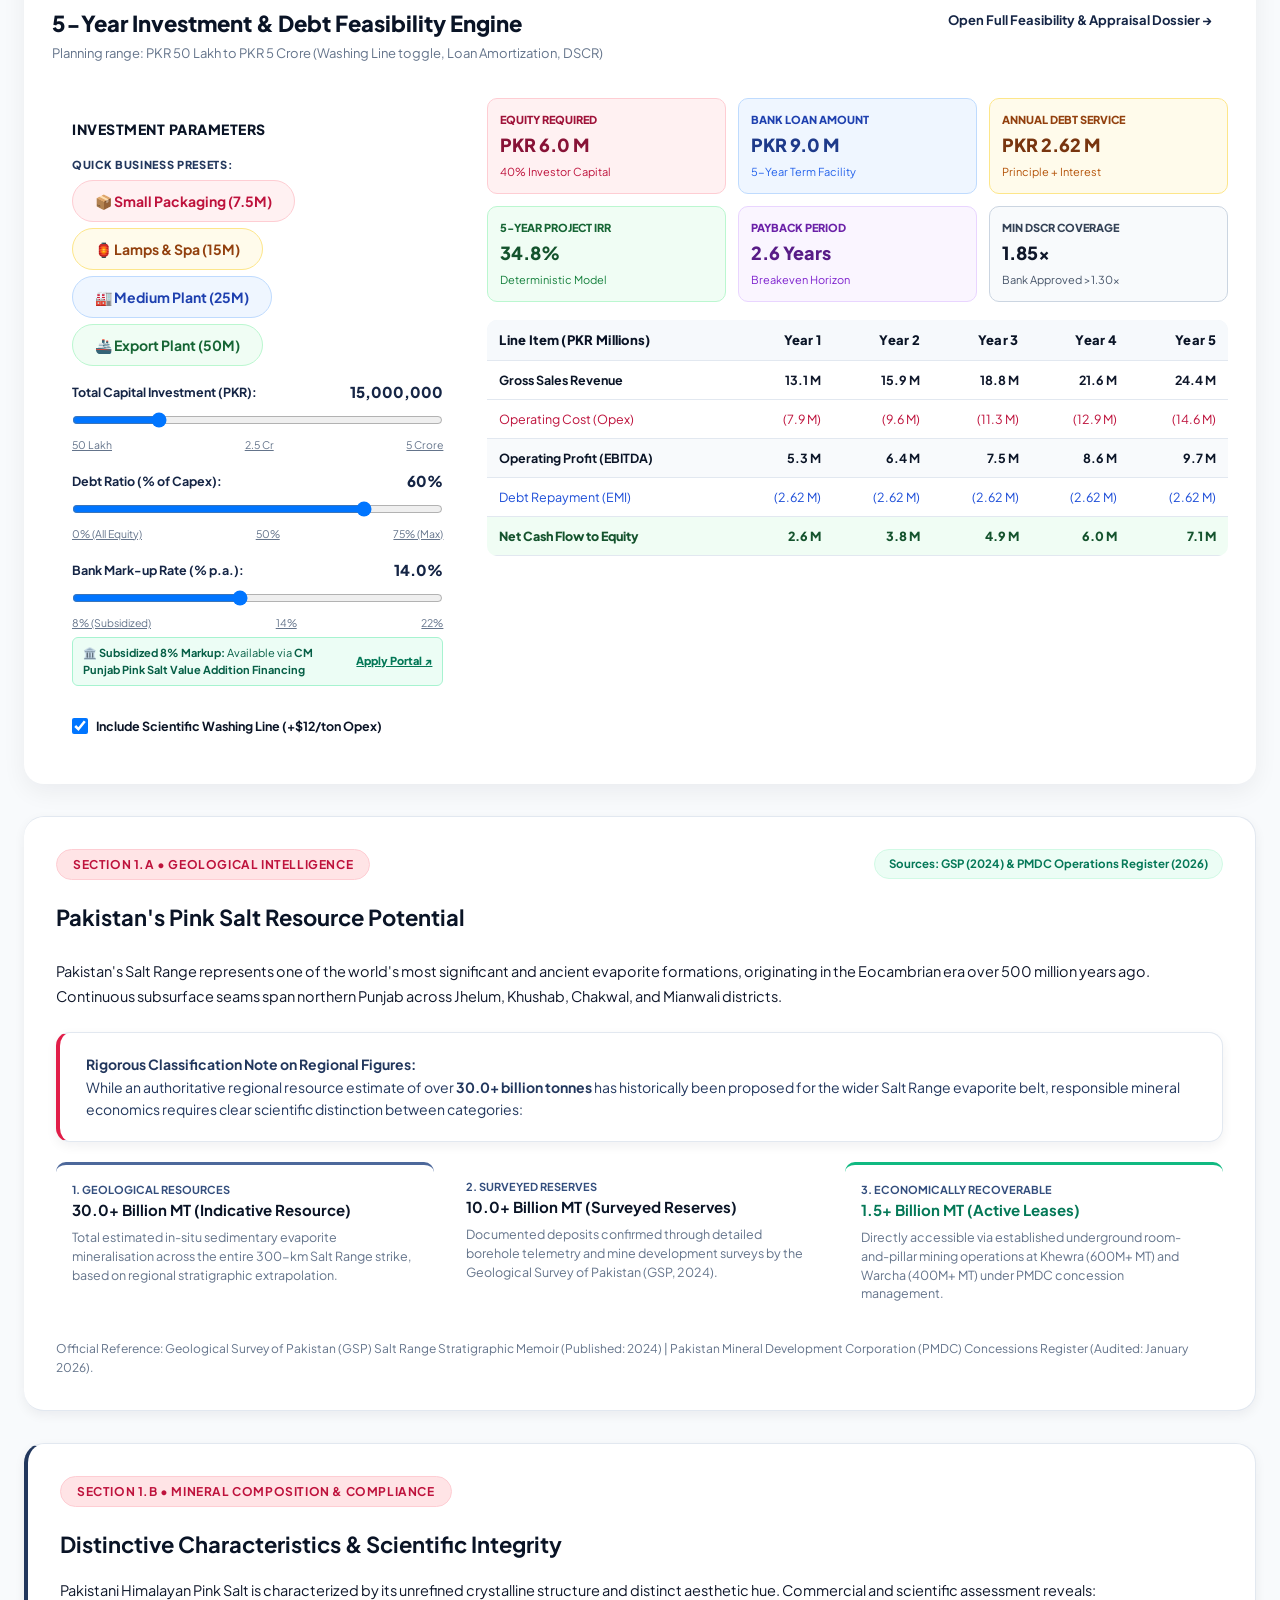
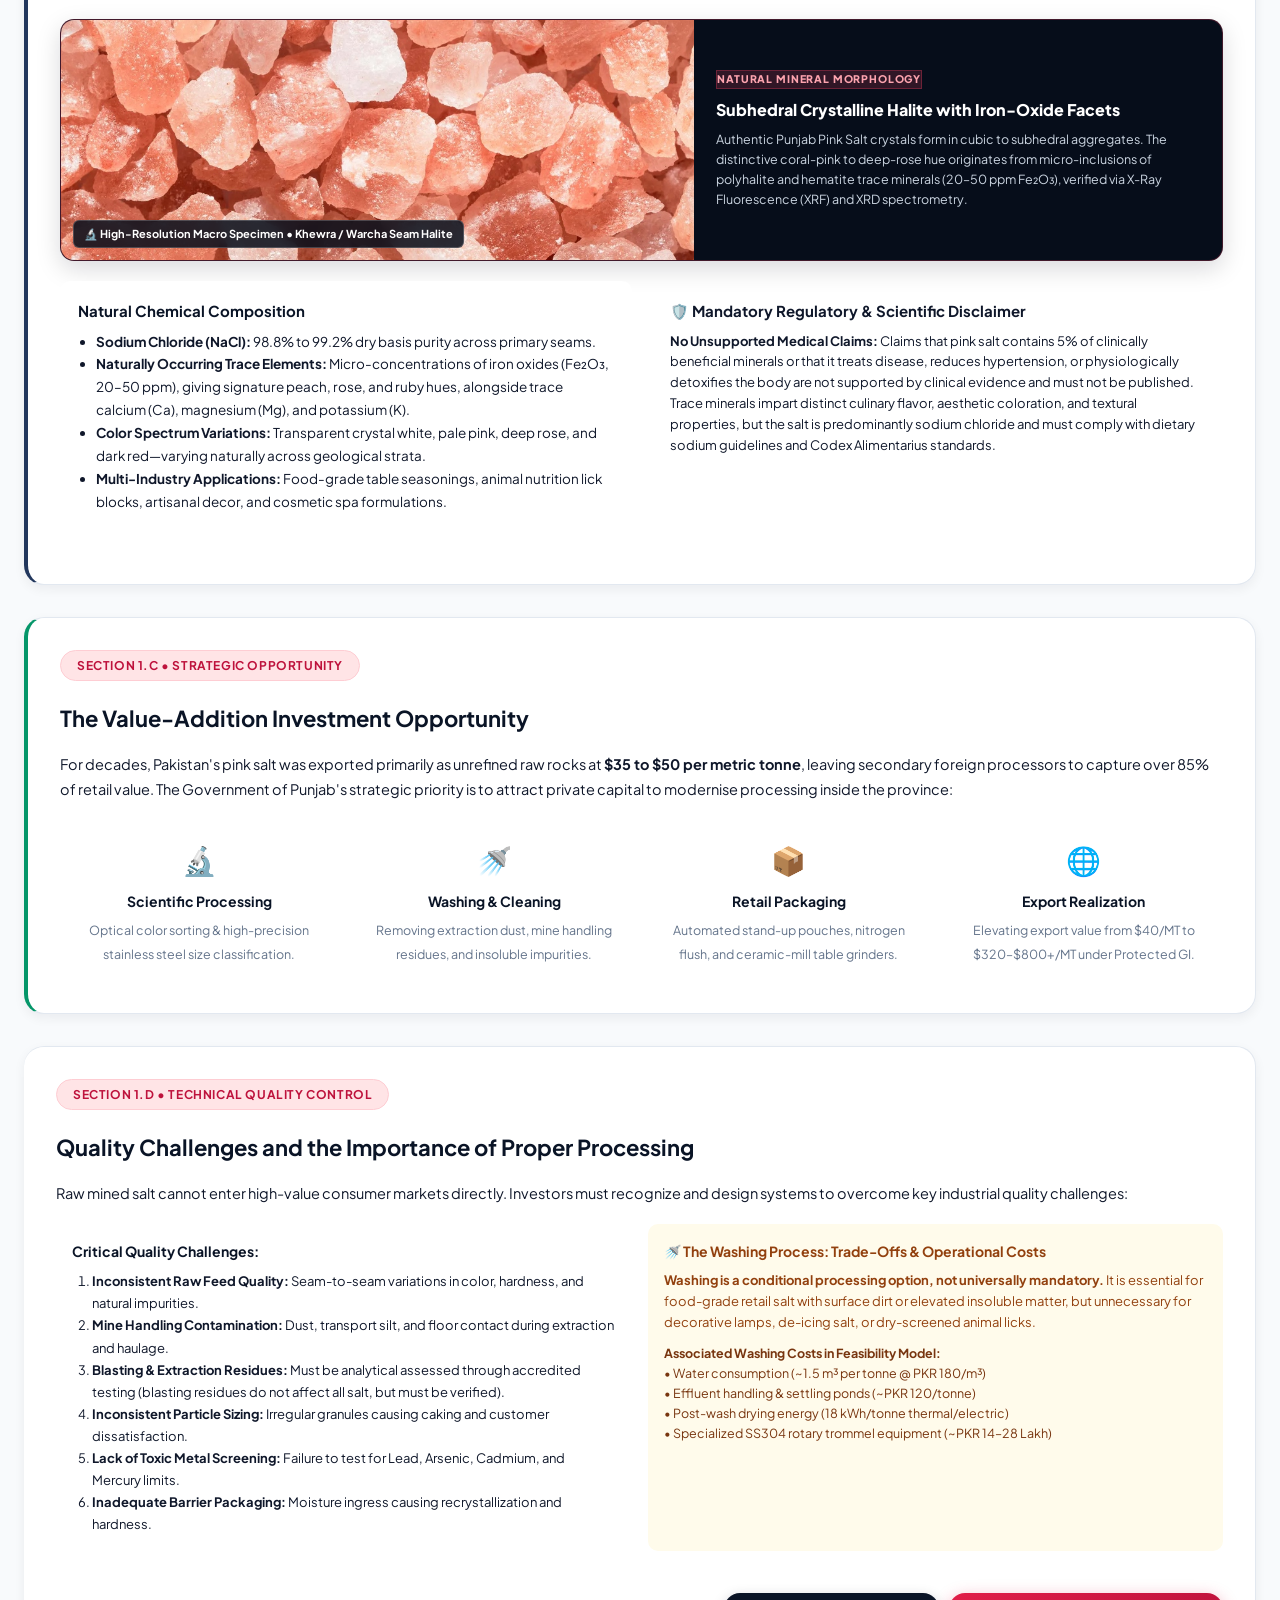
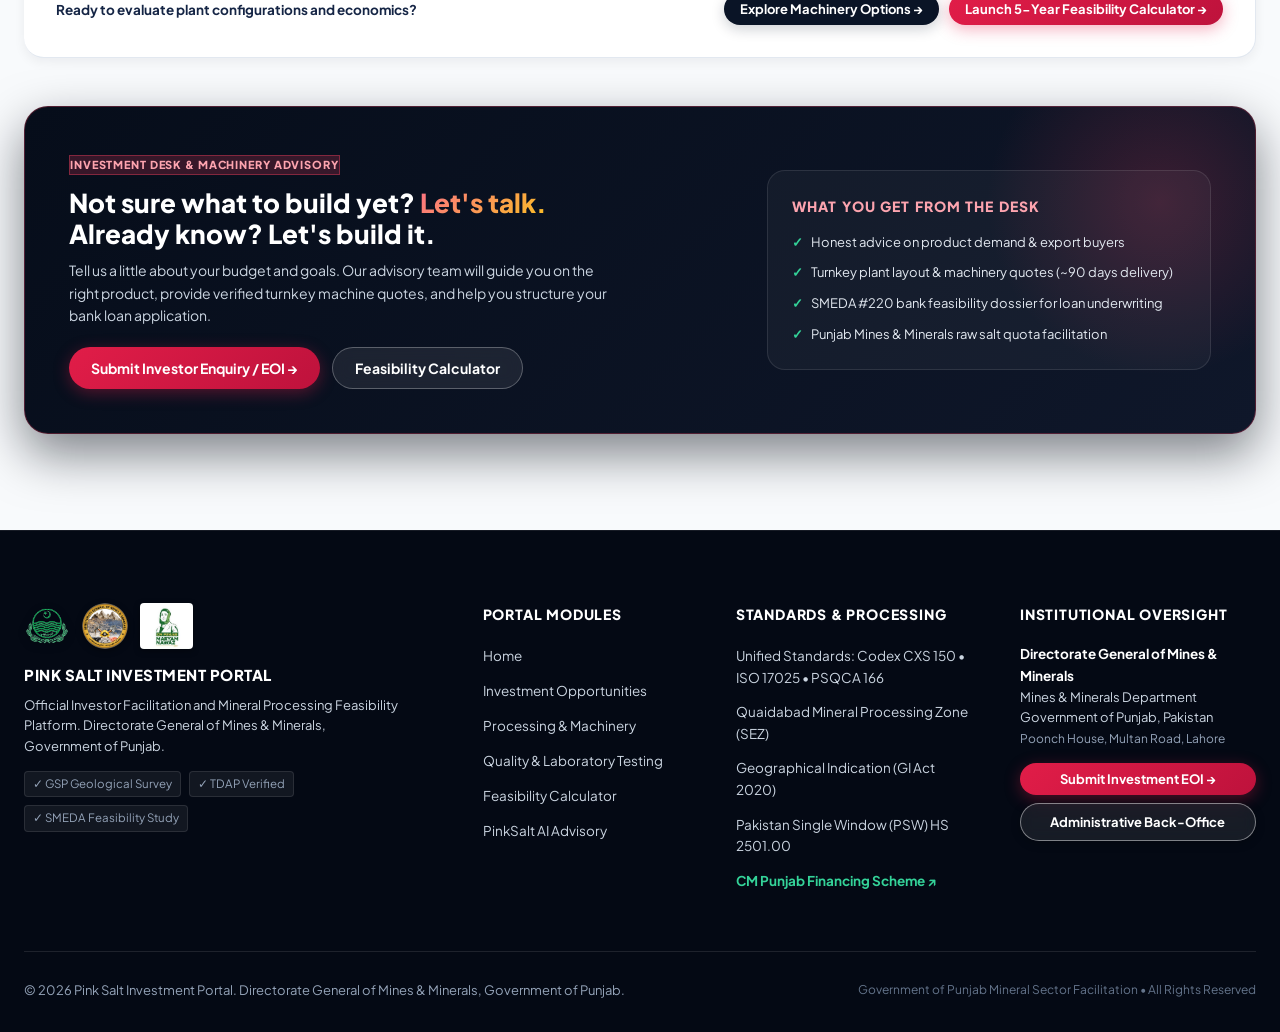
==== commit bea3c1f4: "feat: rebrand portal title to Pink Salt Investment Portal and apply pink salt gradient to AI toggle" ====
--- a/static/index.html
+++ b/static/index.html
@@ -3,14 +3,14 @@
 <head>
   <meta charset="UTF-8">
   <meta name="viewport" content="width=device-width, initial-scale=1.0">
-  <title>Pink Salt Intelligence & Investment Portal | Government of Punjab</title>
+  <title>Pink Salt Investment Portal | Government of Punjab</title>
   <meta name="description" content="Investor Facilitation and Pink Salt Processing Feasibility Platform. Directorate General of Mines & Minerals, Government of Punjab.">
   <!-- Pink Salt Crystalline Favicons -->
   <link rel="icon" type="image/x-icon" href="favicon.ico">
   <link rel="icon" type="image/png" sizes="32x32" href="images/favicon-32x32.png">
   <link rel="icon" type="image/png" sizes="64x64" href="images/pink-salt-favicon.png">
   <link rel="apple-touch-icon" sizes="180x180" href="images/apple-touch-icon.png">
-  <link rel="stylesheet" href="css/portal.css?v=20261105.17">
+  <link rel="stylesheet" href="css/portal.css?v=20261105.18">
 </head>
 <body>
 
@@ -23,9 +23,9 @@
         <a href="https://pinksalt.punjab.gov.pk/landing" target="_blank" rel="noopener noreferrer" title="CM Punjab Pink Salt Value Addition Financing Scheme (Bank of Punjab / PITB)" onclick="event.stopPropagation()" style="display:flex; align-items:center;"><img src="images/cm-punjab-logo.jpg" alt="Chief Minister Punjab Maryam Nawaz • CM Punjab Pink Salt Value Addition Financing" class="logo-img cm-badge-logo" title="CM Punjab Pink Salt Value Addition Financing (Click to open official portal)"></a>
       </div>
 
-      <div class="header-portal-title" onclick="switchView('home')" title="Pakistan Pink Salt Intelligence &amp; Investment Portal">
+      <div class="header-portal-title" onclick="switchView('home')" title="Pakistan Pink Salt Investment Portal">
         <span class="title-pink-salt">PINK SALT</span>
-        <span class="title-portal-rest">INTELLIGENCE &amp; INVESTMENT PORTAL</span>
+        <span class="title-portal-rest">INVESTMENT PORTAL</span>
       </div>
 
       <div class="header-actions">
@@ -3117,7 +3117,7 @@
             <img src="images/dg-mines-minerals-logo.png" alt="Directorate General of Mines &amp; Minerals" style="height:46px; width:auto; object-fit:contain; border-radius:50%; box-shadow:0 2px 6px rgba(0,0,0,0.35);" title="Directorate General of Mines &amp; Minerals">
             <a href="https://pinksalt.punjab.gov.pk/landing" target="_blank" rel="noopener noreferrer" title="CM Punjab Pink Salt Value Addition Financing Scheme Portal"><img src="images/cm-punjab-logo.jpg" alt="Chief Minister Punjab Maryam Nawaz • CM Punjab Pink Salt Value Addition Financing" style="height:46px; width:auto; object-fit:contain; border-radius:4px; box-shadow:0 2px 6px rgba(0,0,0,0.35); cursor:pointer;" title="CM Punjab Pink Salt Value Addition Financing (Click to open portal)"></a>
           </div>
-          <h4 style="margin:0 0 8px 0; font-size:15px; color:#ffffff; font-weight:800; letter-spacing:0.5px;">PINK SALT INTELLIGENCE &amp; INVESTMENT PORTAL</h4>
+          <h4 style="margin:0 0 8px 0; font-size:15px; color:#ffffff; font-weight:800; letter-spacing:0.5px;">PINK SALT INVESTMENT PORTAL</h4>
           <p style="font-size:13px; line-height:1.6; max-width:380px; color:#cbd5e1; margin-bottom:14px;">
             Official Investor Facilitation and Mineral Processing Feasibility Platform. Directorate General of Mines &amp; Minerals, Government of Punjab.
           </p>
@@ -3172,7 +3172,7 @@
 
       <div class="footer-bottom">
         <div>
-          &copy; 2026 Pink Salt Intelligence &amp; Investment Portal. Directorate General of Mines &amp; Minerals, Government of Punjab.
+          &copy; 2026 Pink Salt Investment Portal. Directorate General of Mines &amp; Minerals, Government of Punjab.
         </div>
         <div style="font-size:12px; color:#64748b;">
           Government of Punjab Mineral Sector Facilitation &bull; All Rights Reserved
@@ -3181,6 +3181,6 @@
     </div>
   </footer>
 
-  <script src="js/portal.js?v=20261105.17"></script>
+  <script src="js/portal.js?v=20261105.18"></script>
 </body>
 </html>
--- a/static/css/portal.css
+++ b/static/css/portal.css
@@ -1,5 +1,5 @@
 /* ==========================================================================
-   PinkSalt Intelligence & Investment Portal - World-Class Design System
+   PinkSalt Investment Portal - World-Class Design System
    Crafted in Elementor Pro / Sovereign Agency Style for International Investors
    Government of Punjab • Directorate General of Mines & Minerals
    ========================================================================== */
@@ -1258,30 +1258,32 @@
   box-shadow: var(--shadow-sm);
 }
 
-/* Floating AI Action Dock Button */
+/* Floating AI Action Dock Button (Pink Salt Crystalline Theme) */
 .ai-dock-btn {
   position: fixed;
   bottom: 30px;
   right: 30px;
-  background: linear-gradient(135deg, var(--salt-600) 0%, var(--salt-700) 100%);
-  color: #ffffff;
-  padding: 14px 26px;
+  background: linear-gradient(135deg, #fb7185 0%, #f43f5e 50%, #fbbf24 100%);
+  color: #0f172a;
+  padding: 13px 26px;
   border-radius: var(--radius-full);
-  font-weight: 700;
+  font-weight: 900;
   font-size: 14.5px;
-  box-shadow: 0 12px 32px rgba(225, 29, 72, 0.4);
+  box-shadow: 0 12px 32px rgba(244, 63, 94, 0.45), 0 4px 12px rgba(251, 191, 36, 0.3);
   display: flex;
   align-items: center;
   gap: 10px;
   cursor: pointer;
   z-index: 999;
-  border: 2px solid #ffffff;
+  border: 2px solid rgba(255, 255, 255, 0.85);
   transition: all 0.28s ease;
+  letter-spacing: 0.3px;
 }
 
 .ai-dock-btn:hover {
-  transform: translateY(-4px) scale(1.02);
-  box-shadow: 0 18px 40px rgba(225, 29, 72, 0.5);
+  transform: translateY(-4px) scale(1.03);
+  box-shadow: 0 18px 42px rgba(244, 63, 94, 0.6), 0 6px 16px rgba(251, 191, 36, 0.45);
+  border-color: #ffffff;
 }
 
 /* ==========================================================================
